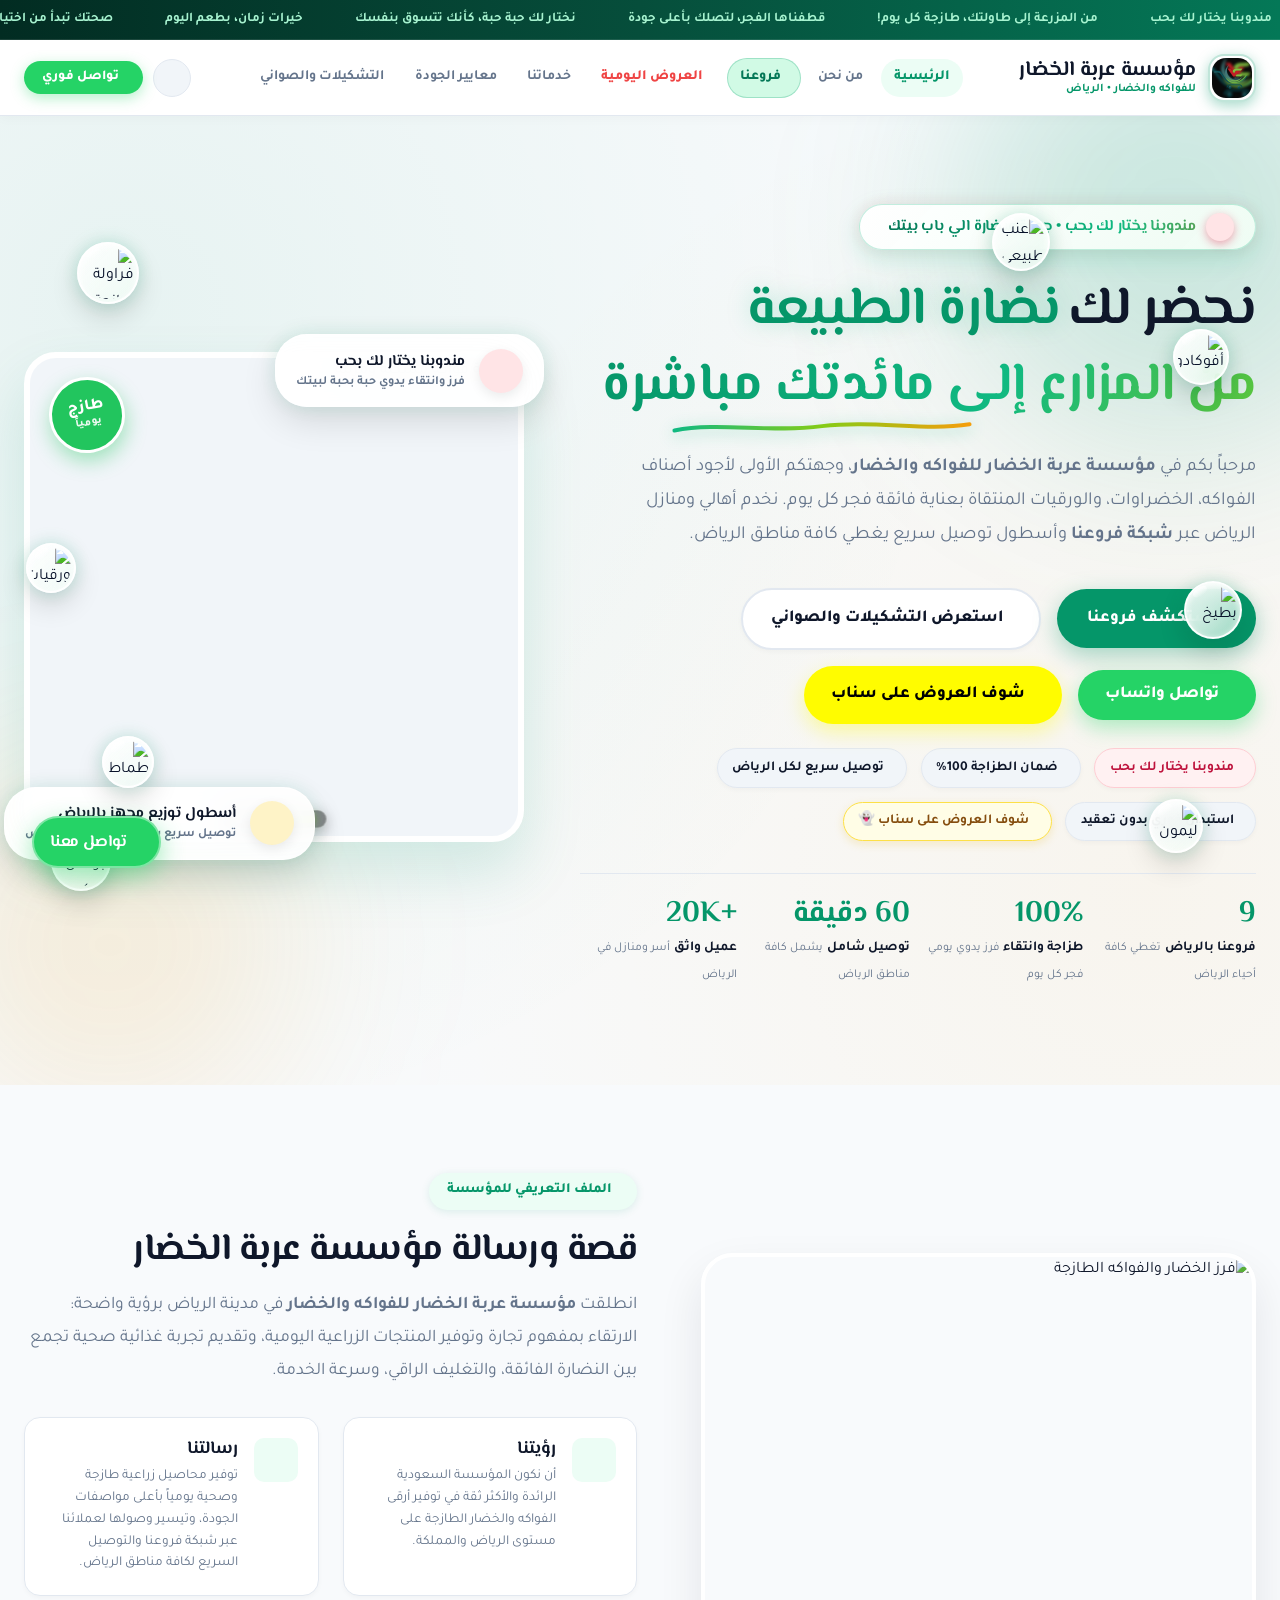
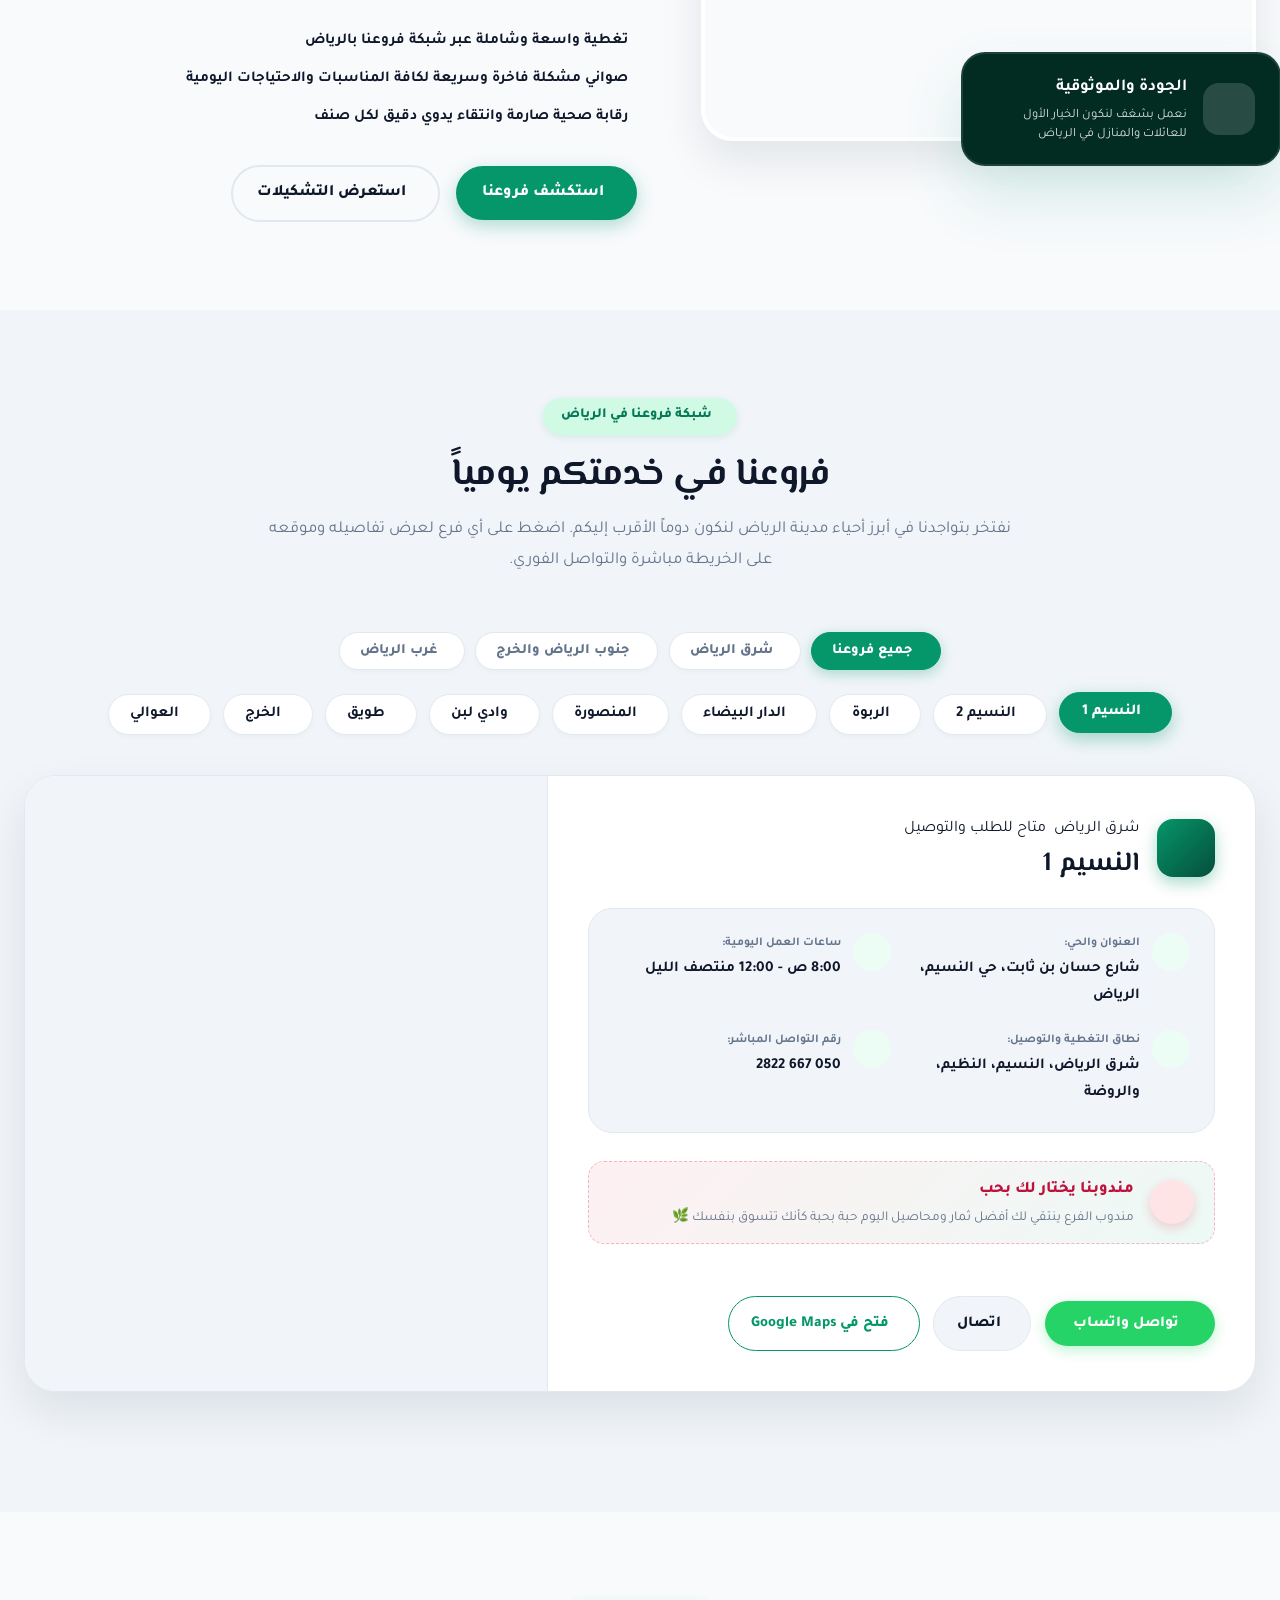
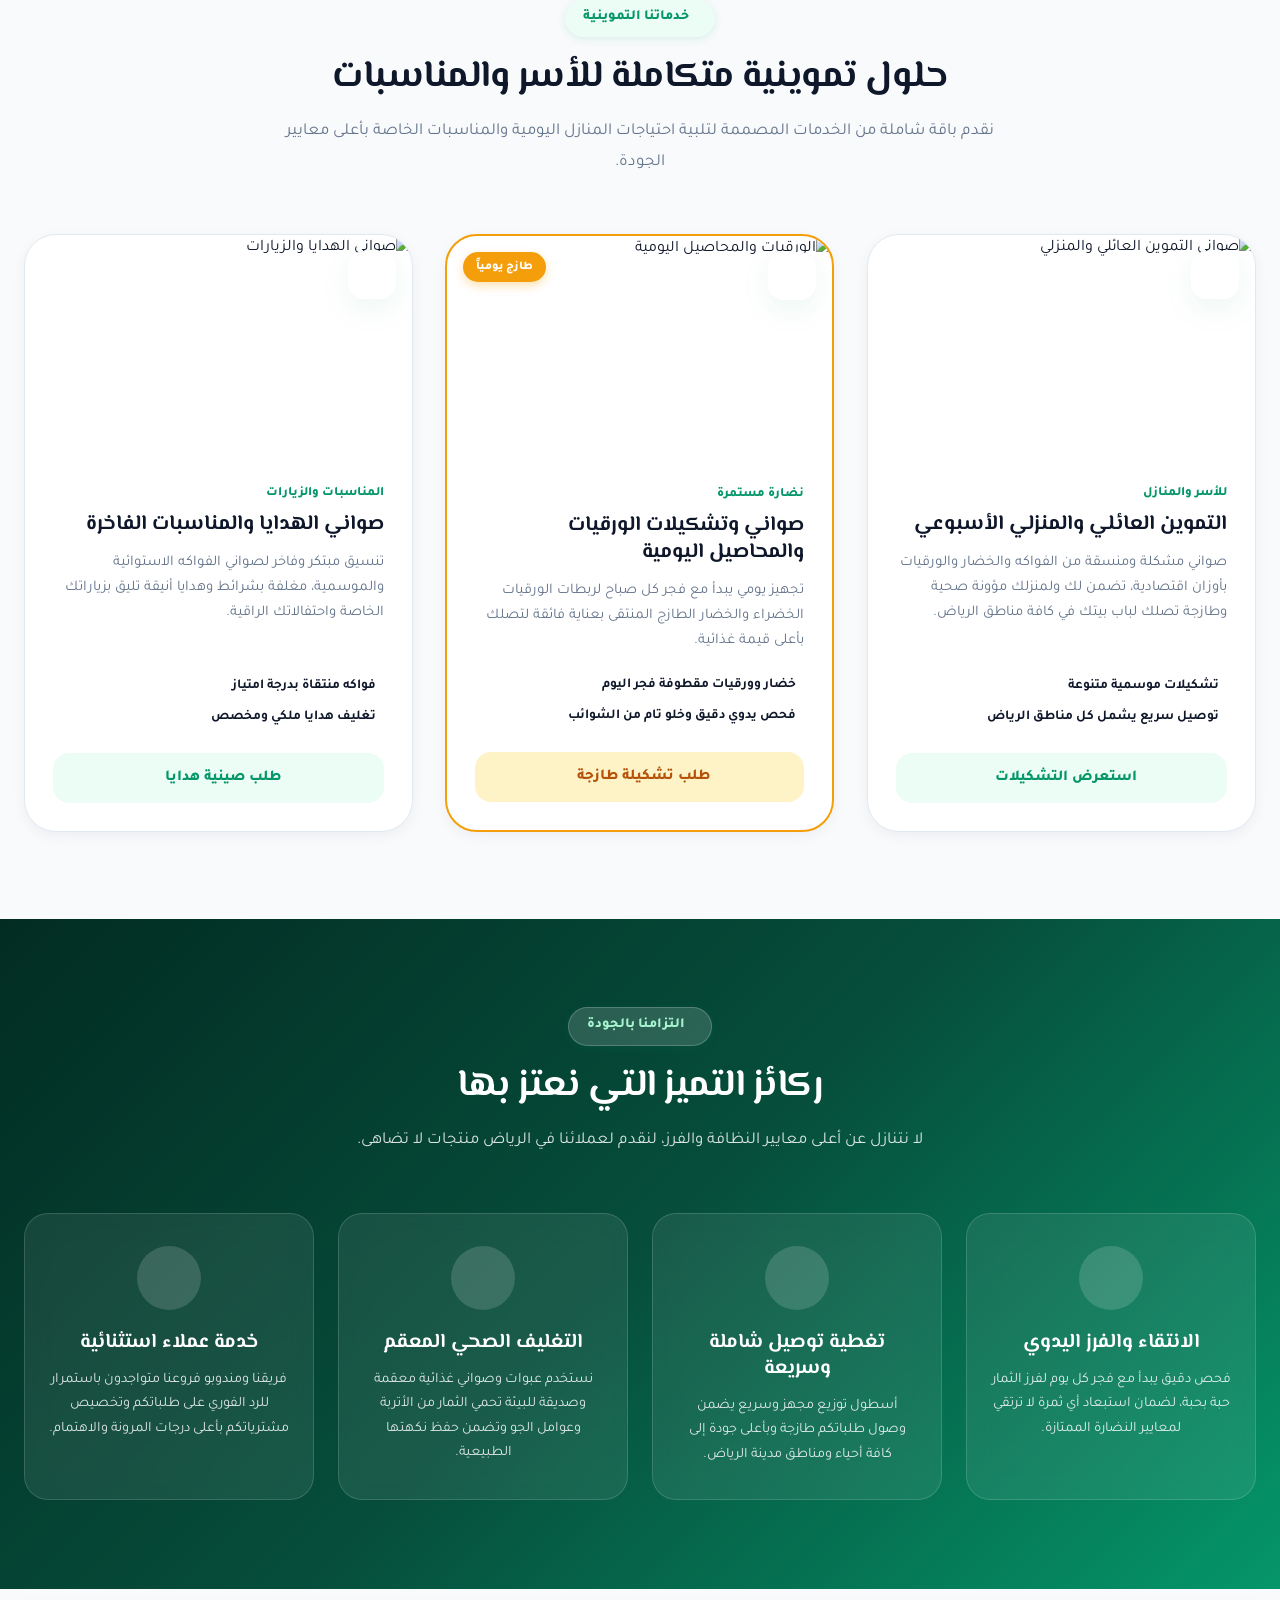
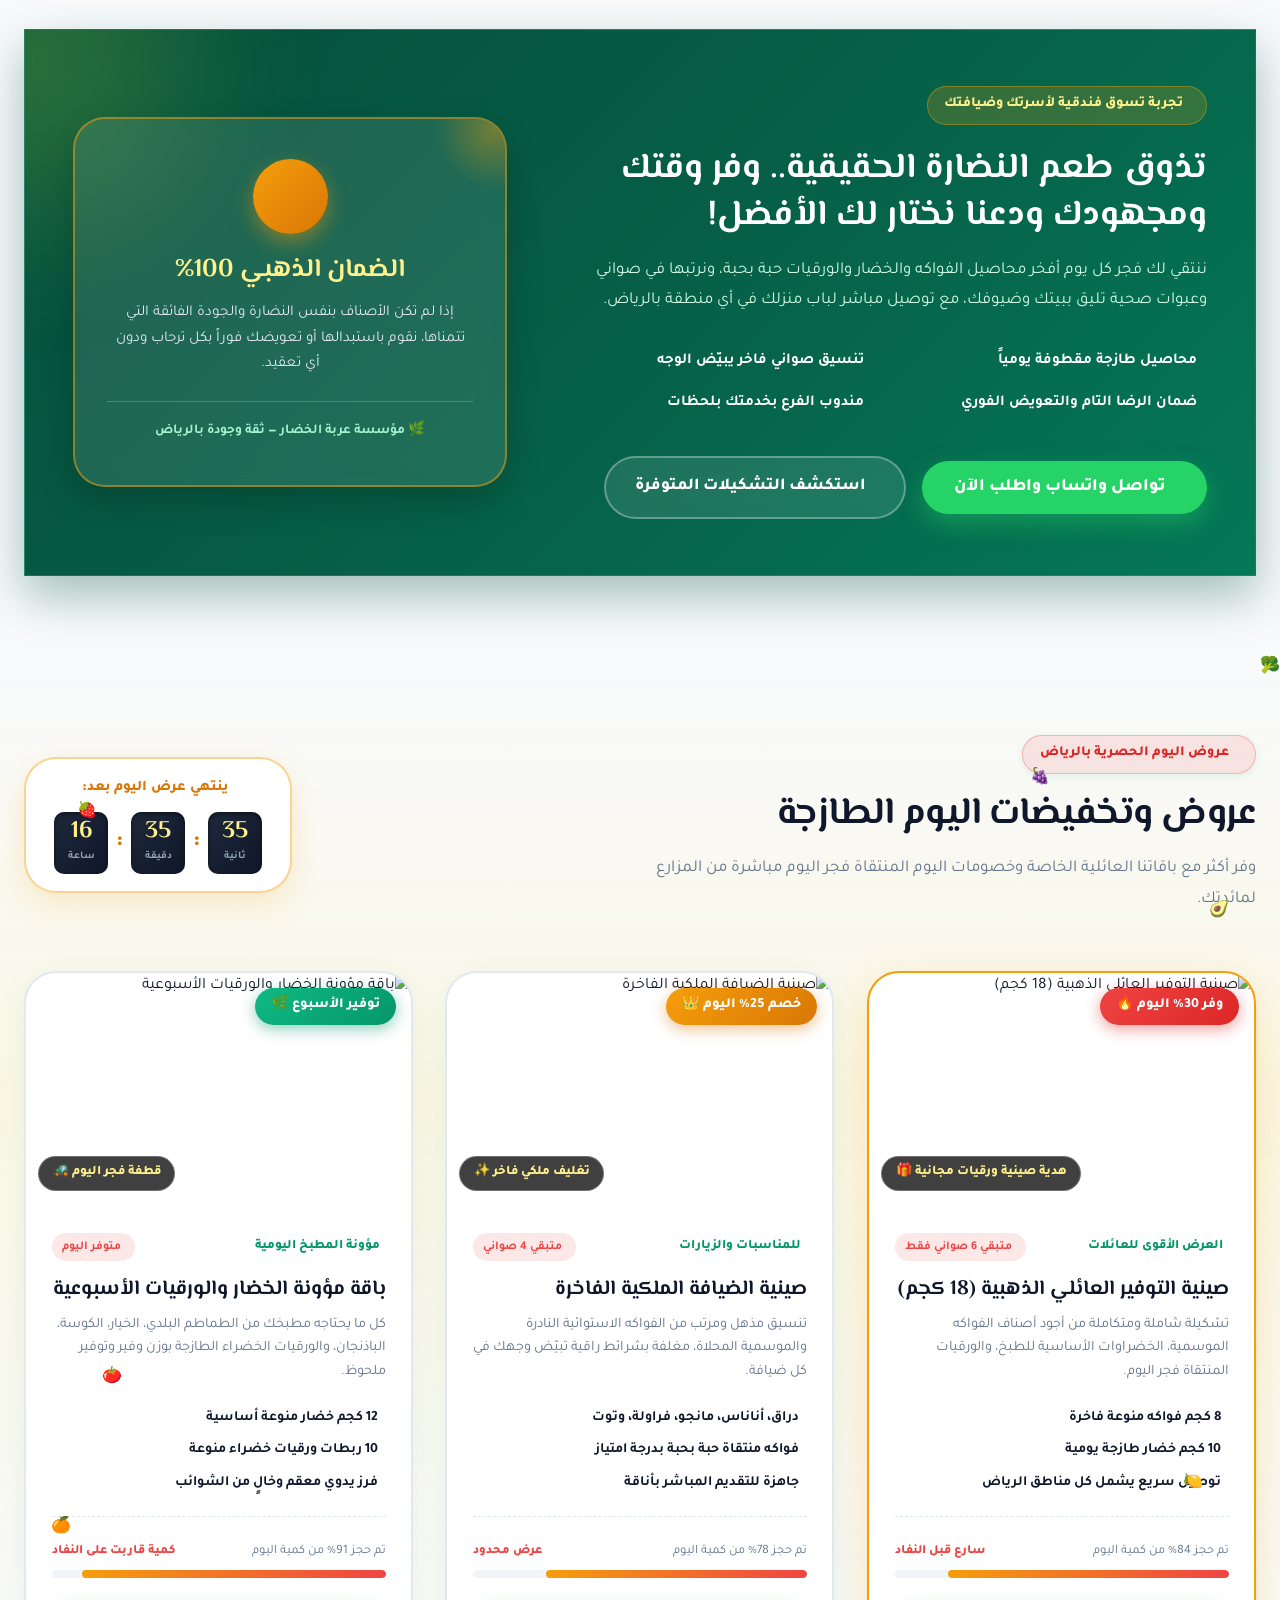
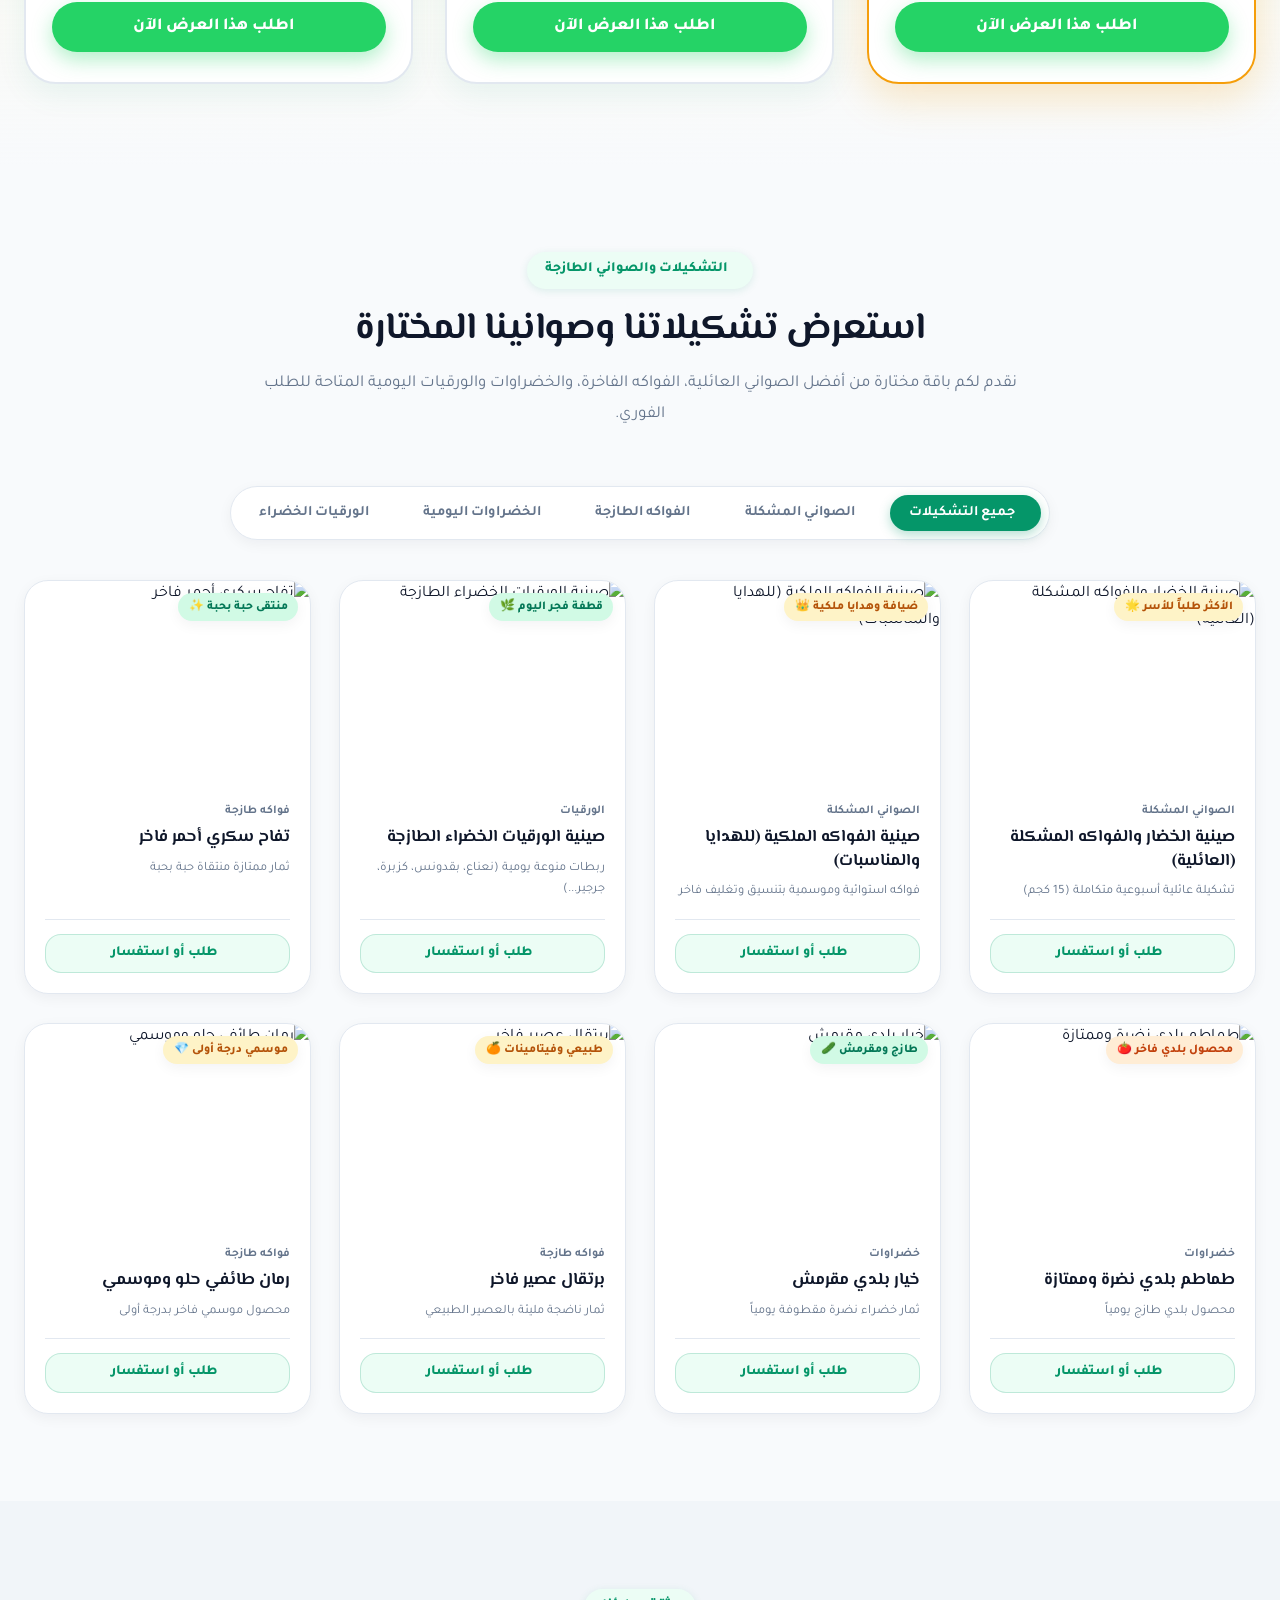
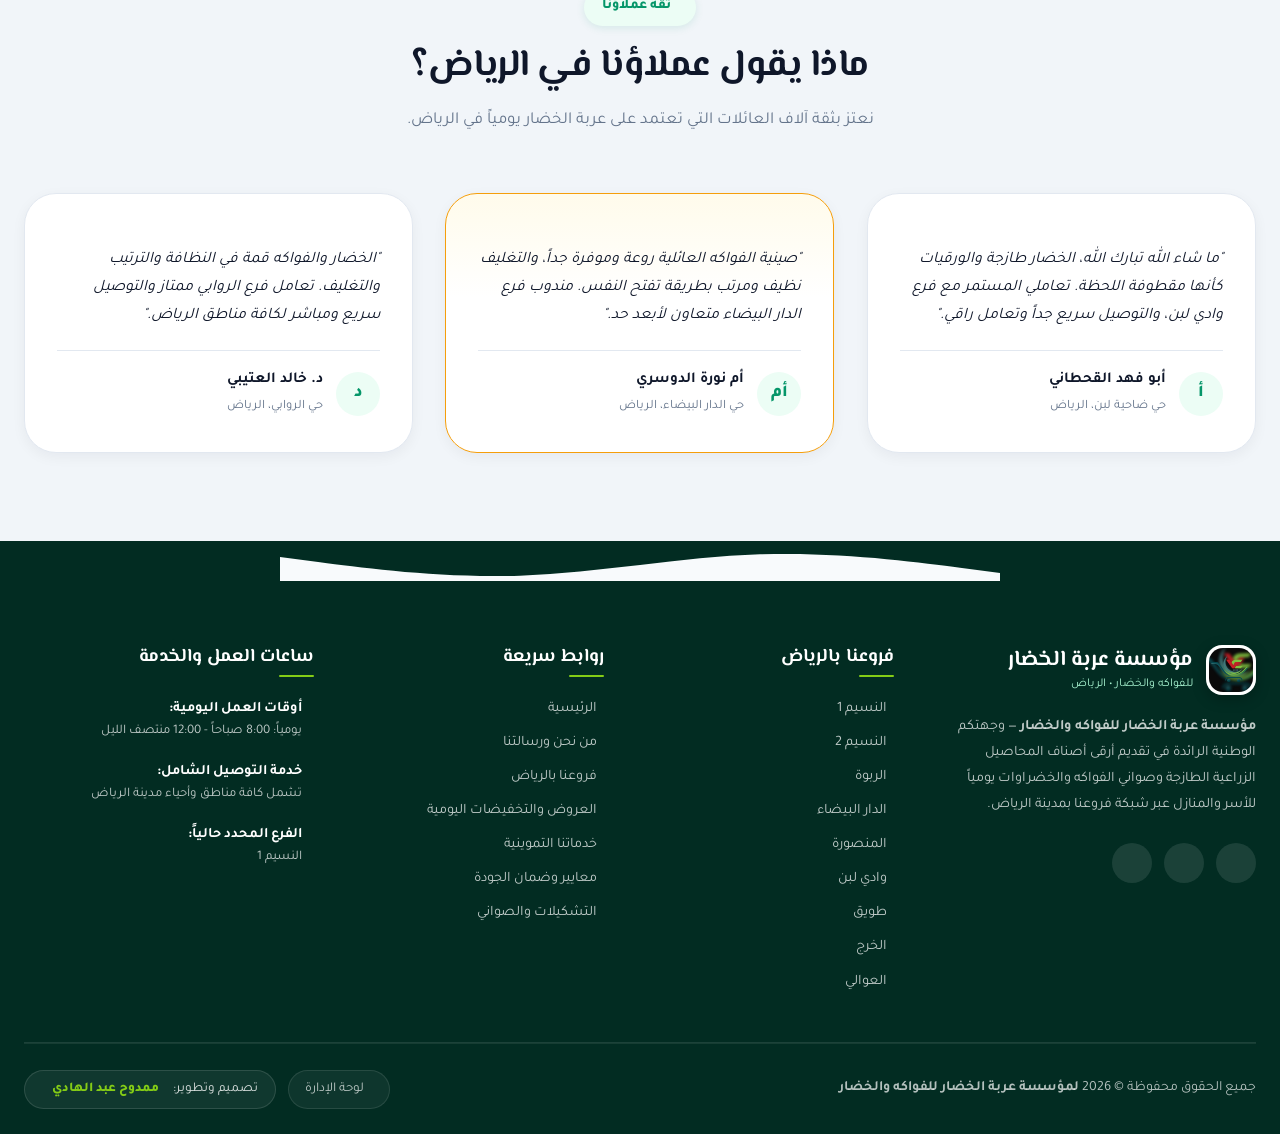
==== index.html @ 0287c878 "Add files via upload" ====
<!DOCTYPE html>
<html lang="ar" dir="rtl" data-theme="light">
<head>
  <meta charset="UTF-8">
  <meta name="viewport" content="width=device-width, initial-scale=1.0">
  <title>مؤسسة عربة الخضار للفواكه والخضار | الموقع التعريفي الرسمي وفروعنا بالرياض</title>
  <meta name="description" content="الموقع التعريفي الرسمي لمؤسسة عربة الخضار للفواكه والخضار بالرياض. محاصيل زراعية طازجة يومياً من المزرعة لمائدتك، صواني عائلية فاخرة، وشبكة فروعنا المعتمدة بالرياض.">
  <meta name="keywords" content="عربة الخضار, فواكه وخضار الرياض, فروع عربة الخضار, خضار طازجة, صواني فواكه فاخرة, توصيل خضار الرياض">
  
  <!-- Premium Fonts & Icons -->
  <link rel="preconnect" href="https://fonts.googleapis.com">
  <link rel="preconnect" href="https://fonts.gstatic.com" crossorigin>
  <link href="https://fonts.googleapis.com/css2?family=El+Messiri:wght@600;700;800&family=Tajawal:wght@300;400;500;700;800;900&display=swap" rel="stylesheet">
  <link rel="stylesheet" href="https://cdn.jsdelivr.net/npm/remixicon@3.5.0/fonts/remixicon.css">
  
  <!-- Main Stylesheet -->
  <link rel="stylesheet" href="styles.css">
</head>
<body>

  <!-- Top Real-time Scroll Progress Bar -->
  <div class="scroll-progress-bar" id="scrollProgressBar"></div>

  <!-- ==========================================
       Top Announcement Marquee Ticker
       ========================================== -->
  <div class="top-announcement-bar">
    <div class="ticker-track" id="topTickerTrack">
      <!-- Set 1 -->
      <div class="ticker-item"><i class="ri-heart-3-fill" style="color: #f43f5e;"></i> <span>مندوبنا يختار لك بحب</span></div>
      <div class="ticker-item"><i class="ri-leaf-fill" style="color: #84cc16;"></i> <span>من المزرعة إلى طاولتك، طازجة كل يوم!</span></div>
      <div class="ticker-item"><i class="ri-sun-fill" style="color: #f59e0b;"></i> <span>قطفناها الفجر، لتصلك بأعلى جودة</span></div>
      <div class="ticker-item"><i class="ri-hand-heart-fill" style="color: #10b981;"></i> <span>نختار لك حبة حبة، كأنك تتسوق بنفسك</span></div>
      <div class="ticker-item"><i class="ri-sparkle-fill" style="color: #f59e0b;"></i> <span>خيرات زمان، بطعم اليوم</span></div>
      <div class="ticker-item"><i class="ri-heart-pulse-fill" style="color: #ef4444;"></i> <span>صحتك تبدأ من اختيارك.. خضارنا سر حيويتك</span></div>
      <div class="ticker-item"><i class="ri-medicine-bottle-fill" style="color: #06b6d4;"></i> <span>صيدلية الطبيعة بين يديك؛ فيتامينات طازجة لعائلتك</span></div>
      <div class="ticker-item"><i class="ri-restaurant-fill" style="color: #84cc16;"></i> <span>طعم الطبيعة الحقيقي في كل قضمّة</span></div>
      <div class="ticker-item"><i class="ri-shield-check-fill" style="color: #10b981;"></i> <span>نقيّ وصحي، لبيتك ومطبخك</span></div>
      <div class="ticker-item"><i class="ri-palette-fill" style="color: #ec4899;"></i> <span>ألوان الطبيعة في طبقك.. طاقة ونقاء وجسم سليم</span></div>
      <div class="ticker-item"><i class="ri-trophy-fill" style="color: #f59e0b;"></i> <span>طعم يجمعنا، وجودة ترفعنا</span></div>
      <div class="ticker-item"><i class="ri-emotion-happy-fill" style="color: #10b981;"></i> <span>فواكه تسرّ العين، وخضار تبهج القلب</span></div>
      <div class="ticker-item"><i class="ri-truck-fill" style="color: #3b82f6;"></i> <span>طازج، نظيف، وجاهز للتوصيل حتى باب بيتك بالرياض!</span></div>
      <div class="ticker-item"><i class="ri-sparkles-fill" style="color: #10b981;"></i> <span>لا تشيل همّ الوزن والتعب، خضارك يوصلك مغسول ومعقم</span></div>
      <div class="ticker-item"><i class="ri-flashlight-fill" style="color: #f59e0b;"></i> <span>نقاوة المزرعة تصلك بضغطة زر</span></div>
      <div class="ticker-item"><i class="ri-plant-fill" style="color: #84cc16;"></i> <span>استثمر في صحتك وغذّي جسمك بالخيرات الطبيعية</span></div>
      <div class="ticker-item"><i class="ri-map-pin-2-fill" style="color: #f43f5e;"></i> <span>فروعنا في خدمتكم بكافة أحياء ومناطق الرياض</span></div>

      <!-- Duplicate for seamless infinite loop -->
      <div class="ticker-item"><i class="ri-heart-3-fill" style="color: #f43f5e;"></i> <span>مندوبنا يختار لك بحب</span></div>
      <div class="ticker-item"><i class="ri-leaf-fill" style="color: #84cc16;"></i> <span>من المزرعة إلى طاولتك، طازجة كل يوم!</span></div>
      <div class="ticker-item"><i class="ri-sun-fill" style="color: #f59e0b;"></i> <span>قطفناها الفجر، لتصلك بأعلى جودة</span></div>
      <div class="ticker-item"><i class="ri-hand-heart-fill" style="color: #10b981;"></i> <span>نختار لك حبة حبة، كأنك تتسوق بنفسك</span></div>
      <div class="ticker-item"><i class="ri-sparkle-fill" style="color: #f59e0b;"></i> <span>خيرات زمان، بطعم اليوم</span></div>
      <div class="ticker-item"><i class="ri-heart-pulse-fill" style="color: #ef4444;"></i> <span>صحتك تبدأ من اختيارك.. خضارنا سر حيويتك</span></div>
      <div class="ticker-item"><i class="ri-medicine-bottle-fill" style="color: #06b6d4;"></i> <span>صيدلية الطبيعة بين يديك؛ فيتامينات طازجة لعائلتك</span></div>
      <div class="ticker-item"><i class="ri-restaurant-fill" style="color: #84cc16;"></i> <span>طعم الطبيعة الحقيقي في كل قضمّة</span></div>
      <div class="ticker-item"><i class="ri-shield-check-fill" style="color: #10b981;"></i> <span>نقيّ وصحي، لبيتك ومطبخك</span></div>
      <div class="ticker-item"><i class="ri-palette-fill" style="color: #ec4899;"></i> <span>ألوان الطبيعة في طبقك.. طاقة ونقاء وجسم سليم</span></div>
      <div class="ticker-item"><i class="ri-trophy-fill" style="color: #f59e0b;"></i> <span>طعم يجمعنا، وجودة ترفعنا</span></div>
      <div class="ticker-item"><i class="ri-emotion-happy-fill" style="color: #10b981;"></i> <span>فواكه تسرّ العين، وخضار تبهج القلب</span></div>
      <div class="ticker-item"><i class="ri-truck-fill" style="color: #3b82f6;"></i> <span>طازج، نظيف، وجاهز للتوصيل حتى باب بيتك بالرياض!</span></div>
      <div class="ticker-item"><i class="ri-sparkles-fill" style="color: #10b981;"></i> <span>لا تشيل همّ الوزن والتعب، خضارك يوصلك مغسول ومعقم</span></div>
      <div class="ticker-item"><i class="ri-flashlight-fill" style="color: #f59e0b;"></i> <span>نقاوة المزرعة تصلك بضغطة زر</span></div>
      <div class="ticker-item"><i class="ri-plant-fill" style="color: #84cc16;"></i> <span>استثمر في صحتك وغذّي جسمك بالخيرات الطبيعية</span></div>
      <div class="ticker-item"><i class="ri-map-pin-2-fill" style="color: #f43f5e;"></i> <span>فروعنا في خدمتكم بكافة أحياء ومناطق الرياض</span></div>
    </div>
  </div>

  <!-- ==========================================
       Header & Navigation Bar
       ========================================== -->
  <header class="site-header" id="siteHeader">
    <div class="container header-container">
      <div class="nav-wrapper">
        
        <!-- Brand Logo -->
        <a href="#hero" class="brand-logo" aria-label="الرئيسية - مؤسسة عربة الخضار للفواكه والخضار">
          <div class="brand-logo-img-wrap">
            <img src="logo.jpg" alt="شعار مؤسسة عربة الخضار للفواكه والخضار" class="brand-logo-img" />
            <span class="logo-glow"></span>
          </div>
          <div class="brand-title-wrap">
            <span class="brand-name">مؤسسة عربة الخضار</span>
            <span class="brand-sub">للفواكه والخضار • الرياض</span>
          </div>
        </a>

        <!-- Desktop Navigation Links -->
        <nav class="desktop-nav" aria-label="روابط الموقع">
          <ul class="nav-menu">
            <li><a href="#hero" class="nav-link active">الرئيسية</a></li>
            <li><a href="#about" class="nav-link">من نحن</a></li>
            <li><a href="#branches" class="nav-link branch-highlight-link"><i class="ri-map-pin-2-fill"></i> فروعنا</a></li>
            <li><a href="#deals" class="nav-link deals-highlight-link"><i class="ri-fire-fill"></i> العروض اليومية</a></li>
            <li><a href="#services" class="nav-link">خدماتنا</a></li>
            <li><a href="#pillars" class="nav-link">معايير الجودة</a></li>
            <li><a href="#products" class="nav-link">التشكيلات والصواني</a></li>
          </ul>
        </nav>

        <!-- Header Actions -->
        <div class="header-actions">
          <!-- Theme Toggle Button -->
          <button class="btn-icon" id="themeToggleBtn" onclick="toggleTheme()" title="تغيير المظهر (ليلي / نهاري)" aria-label="تبديل الوضع">
            <i class="ri-moon-fill" id="themeIcon"></i>
          </button>

          <!-- Quick WhatsApp Direct CTA -->
          <button class="btn-header-cta" onclick="handleDirectContact()" title="تواصل مباشر عبر الواتساب">
            <i class="ri-whatsapp-fill"></i>
            <span>تواصل فوري</span>
          </button>

          <!-- Mobile Hamburger Toggle -->
          <button class="mobile-menu-toggle" id="mobileMenuBtn" onclick="toggleMobileMenu()" aria-label="فتح القائمة الرئيسية">
            <span></span>
            <span></span>
            <span></span>
          </button>
        </div>

      </div>
    </div>
  </header>

  <!-- Mobile Drawer Menu -->
  <div class="mobile-drawer-backdrop" id="mobileDrawerBackdrop" onclick="toggleMobileMenu()">
    <div class="mobile-drawer" onclick="event.stopPropagation()">
      <div class="mobile-drawer-header">
        <div class="brand-logo" style="gap: 0.6rem;">
          <div class="brand-logo-img-wrap" style="width: 42px; height: 42px;">
            <img src="logo.jpg" alt="شعار مؤسسة عربة الخضار للفواكه والخضار" class="brand-logo-img" />
          </div>
          <div class="brand-title-wrap">
            <span class="brand-name" style="font-size: 1.25rem;">مؤسسة عربة الخضار</span>
            <span class="brand-sub">للفواكه والخضار</span>
          </div>
        </div>
        <button class="btn-icon" onclick="toggleMobileMenu()" aria-label="إغلاق القائمة">
          <i class="ri-close-line"></i>
        </button>
      </div>

      <ul class="mobile-nav-list">
        <li><a href="#hero" onclick="toggleMobileMenu()"><i class="ri-home-5-line"></i> الرئيسية</a></li>
        <li><a href="#about" onclick="toggleMobileMenu()"><i class="ri-information-line"></i> من نحن ورسالتنا</a></li>
        <li><a href="#branches" onclick="toggleMobileMenu()"><i class="ri-map-pin-line"></i> فروعنا بالرياض</a></li>
        <li><a href="#deals" onclick="toggleMobileMenu()"><i class="ri-fire-line" style="color: #ef4444;"></i> العروض والتخفيضات اليومية</a></li>
        <li><a href="#services" onclick="toggleMobileMenu()"><i class="ri-truck-line"></i> خدماتنا التموينية</a></li>
        <li><a href="#pillars" onclick="toggleMobileMenu()"><i class="ri-shield-star-line"></i> معايير وضمان الجودة</a></li>
        <li><a href="#products" onclick="toggleMobileMenu()"><i class="ri-shopping-basket-line"></i> التشكيلات والصواني الطازجة</a></li>
      </ul>

      <div class="mobile-drawer-footer">
        <button class="btn-whatsapp-full" onclick="toggleMobileMenu(); handleDirectContact();">
          <i class="ri-whatsapp-fill"></i> تواصل واتساب
        </button>
      </div>
    </div>
  </div>

  <!-- ==========================================
       Hero Section (High-Impact Luxury Visuals)
       ========================================== -->
  <section class="hero-section" id="hero">
    <div class="hero-bg-shapes">
      <div class="shape shape-1"></div>
      <div class="shape shape-2"></div>
      <div class="shape shape-3"></div>
      <!-- Floating Photorealistic Animated Fruits & Vegetables (Realistic Photography) -->
      <div class="float-fruit f-strawberry" data-speed="1.4" title="فراولة طبيعية طازجة">
        <div class="fruit-glass-orb">
          <img src="https://images.unsplash.com/photo-1464965911861-746a04b4bca6?auto=format&fit=crop&w=200&q=80" alt="فراولة طازجة" class="fruit-photo" />
          <span class="orb-highlight"></span>
        </div>
      </div>
      <div class="float-fruit f-avocado" data-speed="0.9" title="أفوكادو هاس فاخر">
        <div class="fruit-glass-orb">
          <img src="https://images.unsplash.com/photo-1523049673857-eb18f1d7b578?auto=format&fit=crop&w=200&q=80" alt="أفوكادو فاخر" class="fruit-photo" />
          <span class="orb-highlight"></span>
        </div>
      </div>
      <div class="float-fruit f-orange" data-speed="1.6" title="برتقال عصير سكري">
        <div class="fruit-glass-orb">
          <img src="https://images.unsplash.com/photo-1547514701-42782101795e?auto=format&fit=crop&w=200&q=80" alt="برتقال سكري" class="fruit-photo" />
          <span class="orb-highlight"></span>
        </div>
      </div>
      <div class="float-fruit f-lemon" data-speed="1.1" title="ليمون أصفر منعش">
        <div class="fruit-glass-orb">
          <img src="https://images.unsplash.com/photo-1533038590840-1cde6e668a91?auto=format&fit=crop&w=200&q=80" alt="ليمون منعش" class="fruit-photo" />
          <span class="orb-highlight"></span>
        </div>
      </div>
      <div class="float-fruit f-tomato" data-speed="1.3" title="طماطم كرزية بلدي">
        <div class="fruit-glass-orb">
          <img src="https://images.unsplash.com/photo-1592924357228-91a4daadcfea?auto=format&fit=crop&w=200&q=80" alt="طماطم بلدي" class="fruit-photo" />
          <span class="orb-highlight"></span>
        </div>
      </div>
      <div class="float-fruit f-grapes" data-speed="0.8" title="عنب أسود طبيعي">
        <div class="fruit-glass-orb">
          <img src="https://images.unsplash.com/photo-1537640538966-79f369143f8f?auto=format&fit=crop&w=200&q=80" alt="عنب طبيعي" class="fruit-photo" />
          <span class="orb-highlight"></span>
        </div>
      </div>
      <div class="float-fruit f-watermelon" data-speed="1.5" title="بطيخ أحمر حلو">
        <div class="fruit-glass-orb">
          <img src="https://images.unsplash.com/photo-1587049352846-4a222e784d38?auto=format&fit=crop&w=200&q=80" alt="بطيخ حلو" class="fruit-photo" />
          <span class="orb-highlight"></span>
        </div>
      </div>
      <div class="float-fruit f-mint" data-speed="1.0" title="نعناع وورقيات خضراء">
        <div class="fruit-glass-orb">
          <img src="https://images.unsplash.com/photo-1515543237350-b3eea1ec8082?auto=format&fit=crop&w=200&q=80" alt="ورقيات خضراء" class="fruit-photo" />
          <span class="orb-highlight"></span>
        </div>
      </div>
      <!-- Floating Decorative Particles -->
      <div class="floating-decor leaf-1"><i class="ri-leaf-fill"></i></div>
      <div class="floating-decor leaf-2"><i class="ri-leaf-line"></i></div>
      <div class="floating-decor sparkle-1"><i class="ri-sparkle-fill"></i></div>
      <div class="floating-decor sparkle-2"><i class="ri-star-fill"></i></div>
    </div>

    <div class="container">
      <div class="hero-grid">
        
        <!-- Hero Text & Value Proposition -->
        <div class="hero-content reveal-on-scroll">
          <div class="hero-badge animate-badge">
            <span class="badge-heart-pulse"><i class="ri-heart-3-fill"></i></span>
            <span class="badge-animated-text">مندوبنا يختار لك بحب • جودة ونضارة الي باب بيتك</span>
            <span class="badge-delivery-icon"><i class="ri-truck-fill"></i></span>
          </div>

          <h1 class="hero-title animate-hero-headline">
            <span class="hero-title-top">
              <span class="title-text-plain">نحضر لك</span>
              <span class="title-highlight-green">نضارة الطبيعة</span>
              <span class="title-leaf-icon" title="نضارة يومية"><i class="ri-leaf-fill"></i></span>
            </span>
            <span class="hero-title-bottom">
              <span class="gradient-text animated-gradient-headline">من المزارع إلى مائدتك مباشرة</span>
              <svg class="title-wave-stroke" viewBox="0 0 340 18" fill="none" xmlns="http://www.w3.org/2000/svg">
                <path d="M4 13C55 3 110 16 170 8C230 1 285 14 336 6" stroke="url(#heroWaveGrad)" stroke-width="4.5" stroke-linecap="round"/>
                <defs>
                  <linearGradient id="heroWaveGrad" x1="0%" y1="0%" x2="100%" y2="0%">
                    <stop offset="0%" stop-color="#10b981"/>
                    <stop offset="50%" stop-color="#84cc16"/>
                    <stop offset="100%" stop-color="#f59e0b"/>
                  </linearGradient>
                </defs>
              </svg>
            </span>
          </h1>

          <p class="hero-description">
            مرحباً بكم في <strong>مؤسسة عربة الخضار للفواكه والخضار</strong>، وجهتكم الأولى لأجود أصناف الفواكه، الخضراوات، والورقيات المنتقاة بعناية فائقة فجر كل يوم. نخدم أهالي ومنازل الرياض عبر <strong>شبكة فروعنا</strong> وأسطول توصيل سريع يغطي كافة مناطق الرياض.
          </p>

          <!-- Hero Action Buttons -->
          <div class="hero-cta-group">
            <a href="#branches" class="btn-hero-primary shine-effect">
              <i class="ri-map-pin-range-fill"></i> استكشف فروعنا
            </a>
            <a href="#products" class="btn-hero-secondary">
              <i class="ri-shopping-basket-fill"></i> استعرض التشكيلات والصواني
            </a>
            <button class="btn-hero-whatsapp shine-effect" onclick="handleDirectContact()">
              <i class="ri-whatsapp-fill"></i> تواصل واتساب
            </button>
            <a href="https://t.snapchat.com/V02trd5T" target="_blank" rel="noopener noreferrer" class="btn-hero-snapchat shine-effect" title="شاهد العروض والتغطيات اليومية على سناب شات">
              <i class="ri-snapchat-fill"></i> شوف العروض على سناب
            </a>
          </div>

          <!-- Marketing Trust Guarantee Badges -->
          <div class="hero-trust-badges-bar">
            <div class="trust-badge-item love-badge-highlight"><i class="ri-heart-3-fill"></i> <span>مندوبنا يختار لك بحب</span></div>
            <div class="trust-badge-item"><i class="ri-medal-fill"></i> <span>ضمان الطزاجة 100%</span></div>
            <div class="trust-badge-item"><i class="ri-truck-fill"></i> <span>توصيل سريع لكل الرياض</span></div>
            <div class="trust-badge-item"><i class="ri-refresh-fill"></i> <span>استبدال فوري بدون تعقيد</span></div>
            <a href="https://t.snapchat.com/V02trd5T" target="_blank" rel="noopener noreferrer" class="trust-badge-item snapchat-badge-highlight" title="عروض وتغطيات سناب شات اليومية">
              <i class="ri-snapchat-fill"></i> <span>شوف العروض على سناب 👻</span>
            </a>
          </div>

          <!-- Hero Highlights / Stats Counters -->
          <div class="hero-stats-wrapper">
            <div class="hero-stat-card stat-interactive">
              <div class="stat-num-box"><span class="counter" data-target="9">9</span></div>
              <div class="stat-text-box">
                <strong>فروعنا بالرياض</strong>
                <span>تغطي كافة أحياء الرياض</span>
              </div>
            </div>

            <div class="hero-stat-card stat-interactive">
              <div class="stat-num-box"><span class="counter" data-target="100">100</span>%</div>
              <div class="stat-text-box">
                <strong>طزاجة وانتقاء</strong>
                <span>فرز يدوي يومي فجر كل يوم</span>
              </div>
            </div>

            <div class="hero-stat-card stat-interactive">
              <div class="stat-num-box"><span class="counter" data-target="60">60</span> دقيقة</div>
              <div class="stat-text-box">
                <strong>توصيل شامل</strong>
                <span>يشمل كافة مناطق الرياض</span>
              </div>
            </div>

            <div class="hero-stat-card stat-interactive">
              <div class="stat-num-box">+<span class="counter" data-target="20">20</span>K</div>
              <div class="stat-text-box">
                <strong>عميل واثق</strong>
                <span>أسر ومنازل في الرياض</span>
              </div>
            </div>
          </div>
        </div>

        <!-- Hero Visual Showcase (Animated Image Slideshow) -->
        <div class="hero-visual reveal-on-scroll">
          <div class="hero-main-card visual-card-3d" id="heroCarouselCard">
            
            <!-- Dynamic Animated Slides Wrapper -->
            <div class="hero-slides-wrapper" id="heroSlidesWrapper">
              <div class="hero-slide active">
                <img src="https://images.unsplash.com/photo-1563565375-f3fdfdbefa83?auto=format&fit=crop&w=1000&q=85" alt="صينية فواكه مشكلة ومرتبة" class="hero-img" />
              </div>
              <div class="hero-slide">
                <img src="https://images.unsplash.com/photo-1567306226416-28f0efdc88ce?auto=format&fit=crop&w=1000&q=85" alt="صينية فواكه استوائية وموسمية" class="hero-img" />
              </div>
              <div class="hero-slide">
                <img src="https://images.unsplash.com/photo-1542838132-92c53300491e?auto=format&fit=crop&w=1000&q=85" alt="خضراوات ومحاصيل طازجة يومياً" class="hero-img" />
              </div>
              <div class="hero-slide">
                <img src="https://images.unsplash.com/photo-1540420773420-3366772f4999?auto=format&fit=crop&w=1000&q=85" alt="ورقيات خضراء منتقاة فجر اليوم" class="hero-img" />
              </div>
              <div class="hero-slide">
                <img src="https://images.unsplash.com/photo-1519996529931-28324d5a630e?auto=format&fit=crop&w=1000&q=85" alt="صواني هدايا ومناسبات فاخرة" class="hero-img" />
              </div>
            </div>

            <!-- Slide Navigation Indicators / Dots -->
            <div class="hero-carousel-dots" id="heroCarouselDots">
              <span class="carousel-dot active" onclick="goToHeroSlide(0)" title="صينية فواكه مشكلة"></span>
              <span class="carousel-dot" onclick="goToHeroSlide(1)" title="صواني فواكه استوائية"></span>
              <span class="carousel-dot" onclick="goToHeroSlide(2)" title="محاصيل وخضار طازجة"></span>
              <span class="carousel-dot" onclick="goToHeroSlide(3)" title="ورقيات خضراء يومية"></span>
              <span class="carousel-dot" onclick="goToHeroSlide(4)" title="صواني مناسبات وهدايا"></span>
            </div>
            
            <!-- Floating Badges Over Carousel (With Dynamic Rotating Phrases) -->
            <div class="floating-glass-card top-badge" id="heroTopFloatingBadge">
              <div class="glass-icon-circle pink-heart" id="topBadgeIconWrap">
                <i class="ri-heart-3-fill" id="topBadgeIcon"></i>
              </div>
              <div class="glass-text-wrap" id="topBadgeTextWrap">
                <strong id="topBadgeTitle">مندوبنا يختار لك بحب</strong>
                <p id="topBadgeDesc">فرز وانتقاء يدوي حبة بحبة لبيتك</p>
              </div>
            </div>

            <div class="floating-glass-card bottom-badge" id="heroBottomFloatingBadge">
              <div class="glass-icon-circle gold" id="bottomBadgeIconWrap">
                <i class="ri-truck-fill" id="bottomBadgeIcon"></i>
              </div>
              <div class="glass-text-wrap" id="bottomBadgeTextWrap">
                <strong id="bottomBadgeTitle">أسطول توزيع مجهز بالرياض</strong>
                <p id="bottomBadgeDesc">توصيل سريع يشمل كل مناطق الرياض</p>
              </div>
            </div>

            <div class="fresh-circle-tag animate-pulse-badge">
              <span>طازج</span>
              <small>يومياً</small>
            </div>
          </div>
        </div>

      </div>
    </div>
  </section>

  <!-- ==========================================
       Corporate Profile & Story (من نحن)
       ========================================== -->
  <section class="section-container" id="about">
    <div class="container">
      <div class="about-corporate-grid">
        
        <!-- About Media / Imagery Stack -->
        <div class="about-media-wrapper reveal-on-scroll">
          <div class="about-img-primary-wrap visual-card-3d">
            <img src="https://images.unsplash.com/photo-1542838132-92c53300491e?auto=format&fit=crop&w=800&q=80" alt="فرز الخضار والفواكه الطازجة" class="about-primary-img" />
          </div>
          <div class="about-experience-card animate-float-slow">
            <div class="exp-icon"><i class="ri-medal-fill"></i></div>
            <div class="exp-content">
              <strong>الجودة والموثوقية</strong>
              <p>نعمل بشغف لنكون الخيار الأول للعائلات والمنازل في الرياض</p>
            </div>
          </div>
        </div>

        <!-- About Text & Corporate Vision -->
        <div class="about-content-wrapper reveal-on-scroll">
          <div class="section-tag">
            <i class="ri-building-2-fill"></i> الملف التعريفي للمؤسسة
          </div>
          <h2 class="section-heading">قصة ورسالة مؤسسة عربة الخضار</h2>
          <p class="about-lead">
            انطلقت <strong>مؤسسة عربة الخضار للفواكه والخضار</strong> في مدينة الرياض برؤية واضحة: الارتقاء بمفهوم تجارة وتوفير المنتجات الزراعية اليومية، وتقديم تجربة غذائية صحية تجمع بين النضارة الفائقة، والتغليف الراقي، وسرعة الخدمة.
          </p>

          <div class="about-values-grid">
            <div class="about-value-item card-hover-lift">
              <div class="value-icon"><i class="ri-eye-line"></i></div>
              <div>
                <h4>رؤيتنا</h4>
                <p>أن نكون المؤسسة السعودية الرائدة والأكثر ثقة في توفير أرقى الفواكه والخضار الطازجة على مستوى الرياض والمملكة.</p>
              </div>
            </div>

            <div class="about-value-item card-hover-lift">
              <div class="value-icon"><i class="ri-compass-3-line"></i></div>
              <div>
                <h4>رسالتنا</h4>
                <p>توفير محاصيل زراعية طازجة وصحية يومياً بأعلى مواصفات الجودة، وتيسير وصولها لعملائنا عبر شبكة فروعنا والتوصيل السريع لكافة مناطق الرياض.</p>
              </div>
            </div>
          </div>

          <div class="about-checkmarks">
            <div class="check-item"><i class="ri-checkbox-circle-fill"></i> تغطية واسعة وشاملة عبر شبكة فروعنا بالرياض</div>
            <div class="check-item"><i class="ri-checkbox-circle-fill"></i> صواني مشكلة فاخرة وسريعة لكافة المناسبات والاحتياجات اليومية</div>
            <div class="check-item"><i class="ri-checkbox-circle-fill"></i> رقابة صحية صارمة وانتقاء يدوي دقيق لكل صنف</div>
          </div>

          <div class="about-actions">
            <a href="#branches" class="btn-primary shine-effect">
              <i class="ri-map-pin-2-fill"></i> استكشف فروعنا
            </a>
            <a href="#products" class="btn-outline">
              <i class="ri-shopping-basket-line"></i> استعرض التشكيلات
            </a>
          </div>
        </div>

      </div>
    </div>
  </section>

  <!-- ==========================================
       Interactive Branches Hub (قسم فروعنا)
       ========================================== -->
  <section class="section-container bg-subtle" id="branches">
    <div class="container">
      
      <!-- Section Header -->
      <div class="section-header-center reveal-on-scroll">
        <div class="section-tag green-tag">
          <i class="ri-map-pin-user-fill"></i> شبكة فروعنا في الرياض
        </div>
        <h2 class="section-heading">فروعنا في خدمتكم يومياً</h2>
        <p class="section-subheading">
          نفتخر بتواجدنا في أبرز أحياء مدينة الرياض لنكون دوماً الأقرب إليكم. اضغط على أي فرع لعرض تفاصيله وموقعه على الخريطة مباشرة والتواصل الفوري.
        </p>
      </div>

      <!-- Riyadh Region Zone Filter Buttons -->
      <div class="region-filter-bar reveal-on-scroll">
        <button class="region-filter-btn active" data-zone="all" onclick="filterBranchesByZone('all', this)">
          <i class="ri-apps-fill"></i> جميع فروعنا 
        </button>
        <button class="region-filter-btn" data-zone="east" onclick="filterBranchesByZone('east', this)">
          <i class="ri-compass-fill"></i> شرق الرياض
        </button>
        <button class="region-filter-btn" data-zone="south" onclick="filterBranchesByZone('south', this)">
          <i class="ri-compass-3-fill"></i> جنوب الرياض والخرج
        </button>
        <button class="region-filter-btn" data-zone="west" onclick="filterBranchesByZone('west', this)">
          <i class="ri-compass-2-fill"></i> غرب الرياض
        </button>
      </div>

      <!-- Clean Branch Selector Tabs (Clean Names) -->
      <div class="branch-filter-tabs reveal-on-scroll" id="branchFilterTabs">
        <!-- Rendered dynamically by app.js -->
      </div>

      <!-- Active Branch Detailed Card & Interactive Map Showcase (Updates dynamically on-click) -->
      <div class="active-branch-showcase-container reveal-on-scroll" id="activeBranchShowcase">
        <!-- Rendered dynamically by app.js -->
      </div>

    </div>
  </section>

  <!-- ==========================================
       Services & Solutions (خدماتنا التموينية)
       ========================================== -->
  <section class="section-container" id="services">
    <div class="container">
      
      <div class="section-header-center reveal-on-scroll">
        <div class="section-tag">
          <i class="ri-customer-service-2-fill"></i> خدماتنا التموينية
        </div>
        <h2 class="section-heading">حلول تموينية متكاملة للأسر والمناسبات</h2>
        <p class="section-subheading">
          نقدم باقة شاملة من الخدمات المصممة لتلبية احتياجات المنازل اليومية والمناسبات الخاصة بأعلى معايير الجودة.
        </p>
      </div>

      <div class="services-modern-grid">
        
        <!-- Service 1: Family & Home Supply -->
        <div class="service-feature-card reveal-on-scroll card-hover-lift">
          <div class="service-icon-box">
            <i class="ri-home-smile-fill"></i>
          </div>
          <div class="service-img-preview">
            <img src="https://images.unsplash.com/photo-1567306226416-28f0efdc88ce?auto=format&fit=crop&w=600&q=80" alt="صواني التموين العائلي والمنزلي" />
          </div>
          <div class="service-card-body">
            <span class="service-category">للأسر والمنازل</span>
            <h3>التموين العائلي والمنزلي الأسبوعي</h3>
            <p>صواني مشكلة ومنسقة من الفواكه والخضار والورقيات بأوزان اقتصادية، تضمن لك ولمنزلك مؤونة صحية وطازجة تصلك لباب بيتك في كافة مناطق الرياض.</p>
            <ul class="service-list-perks">
              <li><i class="ri-check-line"></i> تشكيلات موسمية متنوعة</li>
              <li><i class="ri-check-line"></i> توصيل سريع يشمل كل مناطق الرياض</li>
            </ul>
            <a href="#products" class="btn-service-link">استعرض التشكيلات <i class="ri-arrow-left-line"></i></a>
          </div>
        </div>

        <!-- Service 2: Fresh Daily Supply -->
        <div class="service-feature-card featured-service reveal-on-scroll card-hover-lift">
          <div class="featured-ribbon">طازج يومياً</div>
          <div class="service-icon-box gold">
            <i class="ri-leaf-fill"></i>
          </div>
          <div class="service-img-preview">
            <img src="https://images.unsplash.com/photo-1540420773420-3366772f4999?auto=format&fit=crop&w=600&q=80" alt="الورقيات والمحاصيل اليومية" />
          </div>
          <div class="service-card-body">
            <span class="service-category">نضارة مستمرة</span>
            <h3>صواني وتشكيلات الورقيات والمحاصيل اليومية</h3>
            <p>تجهيز يومي يبدأ مع فجر كل صباح لربطات الورقيات الخضراء والخضار الطازج المنتقى بعناية فائقة لتصلك بأعلى قيمة غذائية.</p>
            <ul class="service-list-perks">
              <li><i class="ri-check-line"></i> خضار وورقيات مقطوفة فجر اليوم</li>
              <li><i class="ri-check-line"></i> فحص يدوي دقيق وخلو تام من الشوائب</li>
            </ul>
            <a href="#products" class="btn-service-link gold">طلب تشكيلة طازجة <i class="ri-arrow-left-line"></i></a>
          </div>
        </div>

        <!-- Service 3: Luxury Gift Trays -->
        <div class="service-feature-card reveal-on-scroll card-hover-lift">
          <div class="service-icon-box">
            <i class="ri-gift-2-fill"></i>
          </div>
          <div class="service-img-preview">
            <img src="https://images.unsplash.com/photo-1563565375-f3fdfdbefa83?auto=format&fit=crop&w=600&q=80" alt="صواني الهدايا والزيارات" />
          </div>
          <div class="service-card-body">
            <span class="service-category">المناسبات والزيارات</span>
            <h3>صواني الهدايا والمناسبات الفاخرة</h3>
            <p>تنسيق مبتكر وفاخر لصواني الفواكه الاستوائية والموسمية، مغلفة بشرائط وهدايا أنيقة تليق بزياراتك الخاصة واحتفالاتك الراقية.</p>
            <ul class="service-list-perks">
              <li><i class="ri-check-line"></i> فواكه منتقاة بدرجة امتياز</li>
              <li><i class="ri-check-line"></i> تغليف هدايا ملكي ومخصص</li>
            </ul>
            <a href="#products" class="btn-service-link">طلب صينية هدايا <i class="ri-arrow-left-line"></i></a>
          </div>
        </div>

      </div>

    </div>
  </section>

  <!-- ==========================================
       Quality Pillars (معايير وضمان الجودة)
       ========================================== -->
  <section class="section-container bg-dark-accent" id="pillars">
    <div class="container">
      
      <div class="section-header-center light-text reveal-on-scroll">
        <div class="section-tag light-tag">
          <i class="ri-shield-check-fill"></i> التزامنا بالجودة
        </div>
        <h2 class="section-heading text-white">ركائز التميز التي نعتز بها</h2>
        <p class="section-subheading text-light-muted">
          لا نتنازل عن أعلى معايير النظافة والفرز، لنقدم لعملائنا في الرياض منتجات لا تضاهى.
        </p>
      </div>

      <div class="pillars-modern-grid">
        
        <div class="pillar-box reveal-on-scroll card-hover-lift">
          <div class="pillar-icon-wrap"><i class="ri-hand-sanitizer-fill"></i></div>
          <h3>الانتقاء والفرز اليدوي</h3>
          <p>فحص دقيق يبدأ مع فجر كل يوم لفرز الثمار حبة بحبة، لضمان استبعاد أي ثمرة لا ترتقي لمعايير النضارة الممتازة.</p>
        </div>

        <div class="pillar-box reveal-on-scroll card-hover-lift">
          <div class="pillar-icon-wrap"><i class="ri-truck-line"></i></div>
          <h3>تغطية توصيل شاملة وسريعة</h3>
          <p>أسطول توزيع مجهز وسريع يضمن وصول طلباتكم طازجة وبأعلى جودة إلى كافة أحياء ومناطق مدينة الرياض.</p>
        </div>

        <div class="pillar-box reveal-on-scroll card-hover-lift">
          <div class="pillar-icon-wrap"><i class="ri-archive-check-fill"></i></div>
          <h3>التغليف الصحي المعقم</h3>
          <p>نستخدم عبوات وصواني غذائية معقمة وصديقة للبيئة تحمي الثمار من الأتربة وعوامل الجو وتضمن حفظ نكهتها الطبيعية.</p>
        </div>

        <div class="pillar-box reveal-on-scroll card-hover-lift">
          <div class="pillar-icon-wrap"><i class="ri-user-heart-fill"></i></div>
          <h3>خدمة عملاء استثنائية</h3>
          <p>فريقنا ومندوبو فروعنا متواجدون باستمرار للرد الفوري على طلباتكم وتخصيص مشترياتكم بأعلى درجات المرونة والاهتمام.</p>
        </div>

      </div>

    </div>
  </section>

  <!-- ==========================================
       High-Converting Marketing Promotional Banner Section
       ========================================== -->
  <section class="marketing-promo-section reveal-on-scroll">
    <div class="container">
      <div class="marketing-promo-card">
        <div class="promo-bg-glow"></div>
        <div class="promo-content-grid">
          
          <div class="promo-text-side">
            <span class="promo-badge"><i class="ri-fire-fill"></i> تجربة تسوق فندقية لأسرتك وضيافتك</span>
            <h2 class="promo-title">تذوق طعم النضارة الحقيقية.. وفر وقتك ومجهودك ودعنا نختار لك الأفضل!</h2>
            <p class="promo-desc">
              ننتقي لك فجر كل يوم أفخر محاصيل الفواكه والخضار والورقيات حبة بحبة، ونرتبها في صواني وعبوات صحية تليق ببيتك وضيوفك، مع توصيل مباشر لباب منزلك في أي منطقة بالرياض.
            </p>
            <div class="promo-features-list">
              <div class="promo-feat"><i class="ri-checkbox-circle-fill"></i> <span>محاصيل طازجة مقطوفة يومياً</span></div>
              <div class="promo-feat"><i class="ri-checkbox-circle-fill"></i> <span>تنسيق صواني فاخر يبيّض الوجه</span></div>
              <div class="promo-feat"><i class="ri-checkbox-circle-fill"></i> <span>ضمان الرضا التام والتعويض الفوري</span></div>
              <div class="promo-feat"><i class="ri-checkbox-circle-fill"></i> <span>مندوب الفرع بخدمتك بلحظات</span></div>
            </div>
            <div class="promo-cta-actions">
              <button class="btn-promo-cta shine-effect" onclick="handleDirectContact()">
                <i class="ri-whatsapp-fill"></i> تواصل واتساب واطلب الآن
              </button>
              <a href="#products" class="btn-promo-outline">
                <i class="ri-shopping-basket-line"></i> استكشف التشكيلات المتوفرة
              </a>
            </div>
          </div>

          <div class="promo-card-side">
            <div class="golden-guarantee-card">
              <div class="guarantee-icon"><i class="ri-shield-star-fill"></i></div>
              <h3>الضمان الذهبي 100%</h3>
              <p>إذا لم تكن الأصناف بنفس النضارة والجودة الفائقة التي تتمناها، نقوم باستبدالها أو تعويضك فوراً بكل ترحاب ودون أي تعقيد.</p>
              <div class="guarantee-signature">
                <span>🌿 مؤسسة عربة الخضار — ثقة وجودة بالرياض</span>
              </div>
            </div>
          </div>

        </div>
      </div>
    </div>
  </section>

  <!-- ==========================================
       Daily Special Offers & Discounts Section (العروض اليومية والتخفيضات)
       ========================================== -->
  <section class="section-container bg-deals-pattern" id="deals">
    <div class="floating-produce-bg">
      <div class="float-fruit f-strawberry" data-speed="1.2" title="فراولة">🍓</div>
      <div class="float-fruit f-avocado" data-speed="0.8" title="أفوكادو">🥑</div>
      <div class="float-fruit f-orange" data-speed="1.5" title="برتقال">🍊</div>
      <div class="float-fruit f-lemon" data-speed="0.9" title="ليمون">🍋</div>
      <div class="float-fruit f-tomato" data-speed="1.3" title="طماطم">🍅</div>
      <div class="float-fruit f-grapes" data-speed="0.7" title="عنب">🍇</div>
      <div class="float-fruit f-broccoli" data-speed="1.1" title="بروكلي">🥦</div>
    </div>

    <div class="container">
      <!-- Section Header with Live Countdown Timer -->
      <div class="deals-header-wrapper reveal-on-scroll">
        <div class="deals-header-text">
          <div class="section-tag fire-tag">
            <i class="ri-fire-fill"></i> عروض اليوم الحصرية بالرياض
          </div>
          <h2 class="section-heading">عروض وتخفيضات اليوم الطازجة</h2>
          <p class="section-subheading">
            وفر أكثر مع باقاتنا العائلية الخاصة وخصومات اليوم المنتقاة فجر اليوم مباشرة من المزارع لمائدتك.
          </p>
        </div>

        <!-- Live Countdown Timer -->
        <div class="deals-countdown-box">
          <div class="timer-label"><i class="ri-timer-flash-fill"></i> ينتهي عرض اليوم بعد:</div>
          <div class="countdown-digits" id="dealsCountdown">
            <div class="digit-block"><span id="dealHours">05</span><small>ساعة</small></div>
            <span class="timer-separator">:</span>
            <div class="digit-block"><span id="dealMinutes">42</span><small>دقيقة</small></div>
            <span class="timer-separator">:</span>
            <div class="digit-block"><span id="dealSeconds">18</span><small>ثانية</small></div>
          </div>
        </div>
      </div>

      <!-- Deals Cards Grid -->
      <div class="deals-cards-grid" id="dealsCardsGrid">
        
        <!-- Deal Card 1: Family Box VIP -->
        <div class="deal-card featured-deal reveal-on-scroll card-hover-lift">
          <div class="deal-badge-ribbon">وفر 30% اليوم 🔥</div>
          <div class="deal-img-box">
            <img src="https://images.unsplash.com/photo-1567306226416-28f0efdc88ce?auto=format&fit=crop&w=700&q=80" alt="عرض صينية التوفير العائلي الذهبية" />
            <div class="deal-floating-tag">هدية صينية ورقيات مجانية 🎁</div>
          </div>
          <div class="deal-card-body">
            <div class="deal-category-row">
              <span class="deal-category"><i class="ri-medal-fill"></i> العرض الأقوى للعائلات</span>
              <span class="deal-stock-pill"><i class="ri-flashlight-fill"></i> متبقي 6 صواني فقط</span>
            </div>
            <h3 class="deal-title">صينية التوفير العائلي الذهبية (18 كجم)</h3>
            <p class="deal-desc">تشكيلة شاملة ومتكاملة من أجود أصناف الفواكه الموسمية، الخضراوات الأساسية للطبخ، والورقيات المنتقاة فجر اليوم.</p>
            
            <div class="deal-perks-list">
              <div class="deal-perk"><i class="ri-check-double-line"></i> 8 كجم فواكه منوعة فاخرة</div>
              <div class="deal-perk"><i class="ri-check-double-line"></i> 10 كجم خضار طازجة يومية</div>
              <div class="deal-perk"><i class="ri-check-double-line"></i> توصيل سريع يشمل كل مناطق الرياض</div>
            </div>

            <div class="deal-stock-bar-wrap">
              <div class="stock-bar-header">
                <span>تم حجز 84% من كمية اليوم</span>
                <strong>سارع قبل النفاد</strong>
              </div>
              <div class="stock-progress-bar"><div class="stock-fill" style="width: 84%;"></div></div>
            </div>

            <button class="btn-deal-order shine-effect" onclick="orderDealWhatsApp('صينية التوفير العائلي الذهبية (18 كجم) - مع هدية ورقيات مجانية')">
              <i class="ri-whatsapp-fill"></i> اطلب هذا العرض الآن
            </button>
          </div>
        </div>

        <!-- Deal Card 2: Royal Hospitality Fruit Tray -->
        <div class="deal-card reveal-on-scroll card-hover-lift">
          <div class="deal-badge-ribbon gold-ribbon">خصم 25% اليوم 👑</div>
          <div class="deal-img-box">
            <img src="https://images.unsplash.com/photo-1563565375-f3fdfdbefa83?auto=format&fit=crop&w=700&q=80" alt="عرض صينية الضيافة الملكية" />
            <div class="deal-floating-tag">تغليف ملكي فاخر ✨</div>
          </div>
          <div class="deal-card-body">
            <div class="deal-category-row">
              <span class="deal-category"><i class="ri-vip-crown-fill"></i> للمناسبات والزيارات</span>
              <span class="deal-stock-pill"><i class="ri-flashlight-fill"></i> متبقي 4 صواني</span>
            </div>
            <h3 class="deal-title">صينية الضيافة الملكية الفاخرة</h3>
            <p class="deal-desc">تنسيق مذهل ومرتب من الفواكه الاستوائية النادرة والموسمية المحلاة، مغلفة بشرائط راقية تبيّض وجهك في كل ضيافة.</p>
            
            <div class="deal-perks-list">
              <div class="deal-perk"><i class="ri-check-double-line"></i> دراق، أناناس، مانجو، فراولة، وتوت</div>
              <div class="deal-perk"><i class="ri-check-double-line"></i> فواكه منتقاة حبة بحبة بدرجة امتياز</div>
              <div class="deal-perk"><i class="ri-check-double-line"></i> جاهزة للتقديم المباشر بأناقة</div>
            </div>

            <div class="deal-stock-bar-wrap">
              <div class="stock-bar-header">
                <span>تم حجز 78% من كمية اليوم</span>
                <strong>عرض محدود</strong>
              </div>
              <div class="stock-progress-bar"><div class="stock-fill" style="width: 78%;"></div></div>
            </div>

            <button class="btn-deal-order shine-effect" onclick="orderDealWhatsApp('صينية الضيافة الملكية الفاخرة - بخصم خاص اليوم')">
              <i class="ri-whatsapp-fill"></i> اطلب هذا العرض الآن
            </button>
          </div>
        </div>

        <!-- Deal Card 3: Weekly Fresh Veggies Saver -->
        <div class="deal-card reveal-on-scroll card-hover-lift">
          <div class="deal-badge-ribbon green-ribbon">توفير الأسبوع 🌿</div>
          <div class="deal-img-box">
            <img src="https://images.unsplash.com/photo-1540420773420-3366772f4999?auto=format&fit=crop&w=700&q=80" alt="عرض باقة مؤونة الخضار والورقيات" />
            <div class="deal-floating-tag">قطفة فجر اليوم 🚜</div>
          </div>
          <div class="deal-card-body">
            <div class="deal-category-row">
              <span class="deal-category"><i class="ri-leaf-fill"></i> مؤونة المطبخ اليومية</span>
              <span class="deal-stock-pill"><i class="ri-flashlight-fill"></i> متوفر اليوم</span>
            </div>
            <h3 class="deal-title">باقة مؤونة الخضار والورقيات الأسبوعية</h3>
            <p class="deal-desc">كل ما يحتاجه مطبخك من الطماطم البلدي، الخيار، الكوسة، الباذنجان، والورقيات الخضراء الطازجة بوزن وفير وتوفير ملحوظ.</p>
            
            <div class="deal-perks-list">
              <div class="deal-perk"><i class="ri-check-double-line"></i> 12 كجم خضار منوعة أساسية</div>
              <div class="deal-perk"><i class="ri-check-double-line"></i> 10 ربطات ورقيات خضراء منوعة</div>
              <div class="deal-perk"><i class="ri-check-double-line"></i> فرز يدوي معقم وخالٍ من الشوائب</div>
            </div>

            <div class="deal-stock-bar-wrap">
              <div class="stock-bar-header">
                <span>تم حجز 91% من كمية اليوم</span>
                <strong>كمية قاربت على النفاد</strong>
              </div>
              <div class="stock-progress-bar"><div class="stock-fill" style="width: 91%;"></div></div>
            </div>

            <button class="btn-deal-order shine-effect" onclick="orderDealWhatsApp('باقة مؤونة الخضار والورقيات الأسبوعية - عرض التوفير')">
              <i class="ri-whatsapp-fill"></i> اطلب هذا العرض الآن
            </button>
          </div>
        </div>

      </div>
    </div>
  </section>

  <!-- ==========================================
       Curated Produce & Trays Showcase (التشكيلات والصواني)
       ========================================== -->
  <section class="section-container" id="products">
    <div class="container">
      
      <div class="section-header-center reveal-on-scroll">
        <div class="section-tag">
          <i class="ri-shopping-basket-fill"></i> التشكيلات والصواني الطازجة
        </div>
        <h2 class="section-heading">استعرض تشكيلاتنا وصوانينا المختارة</h2>
        <p class="section-subheading">
          نقدم لكم باقة مختارة من أفضل الصواني العائلية، الفواكه الفاخرة، والخضراوات والورقيات اليومية المتاحة للطلب الفوري.
        </p>
      </div>

      <!-- Categories Filter Tabs -->
      <div class="catalog-filter-bar reveal-on-scroll">
        <div class="category-buttons-group">
          <button class="cat-pill active" data-category="all" onclick="filterCatalog('all', this)">
            <i class="ri-apps-2-line"></i> جميع التشكيلات
          </button>
          <button class="cat-pill" data-category="baskets" onclick="filterCatalog('baskets', this)">
            <i class="ri-gift-line"></i> الصواني المشكلة
          </button>
          <button class="cat-pill" data-category="fruits" onclick="filterCatalog('fruits', this)">
            <i class="ri-apple-line"></i> الفواكه الطازجة
          </button>
          <button class="cat-pill" data-category="vegetables" onclick="filterCatalog('vegetables', this)">
            <i class="ri-plant-line"></i> الخضراوات اليومية
          </button>
          <button class="cat-pill" data-category="greens" onclick="filterCatalog('greens', this)">
            <i class="ri-leaf-line"></i> الورقيات الخضراء
          </button>
        </div>
      </div>

      <!-- Products Grid -->
      <div class="products-modern-grid" id="productsModernGrid">
        <!-- Rendered dynamically by app.js -->
      </div>

    </div>
  </section>

  <!-- ==========================================
       Customer Testimonials (آراء العملاء في الرياض)
       ========================================== -->
  <section class="section-container bg-subtle" id="reviews">
    <div class="container">
      
      <div class="section-header-center reveal-on-scroll">
        <div class="section-tag">
          <i class="ri-star-smile-fill"></i> ثقة عملاؤنا
        </div>
        <h2 class="section-heading">ماذا يقول عملاؤنا في الرياض؟</h2>
        <p class="section-subheading">نعتز بثقة آلاف العائلات التي تعتمد على عربة الخضار يومياً في الرياض.</p>
      </div>

      <div class="reviews-modern-grid">
        
        <div class="review-quote-card reveal-on-scroll card-hover-lift">
          <div class="review-rating-stars">
            <i class="ri-star-fill"></i><i class="ri-star-fill"></i><i class="ri-star-fill"></i><i class="ri-star-fill"></i><i class="ri-star-fill"></i>
          </div>
          <p class="quote-text">"ما شاء الله تبارك الله، الخضار طازجة والورقيات كأنها مقطوفة اللحظة. تعاملي المستمر مع فرع وادي لبن، والتوصيل سريع جداً وتعامل راقي."</p>
          <div class="reviewer-profile">
            <div class="reviewer-avatar">أ</div>
            <div class="reviewer-meta">
              <strong>أبو فهد القحطاني</strong>
              <span>حي ضاحية لبن، الرياض</span>
            </div>
          </div>
        </div>

        <div class="review-quote-card featured-review reveal-on-scroll card-hover-lift">
          <div class="review-rating-stars">
            <i class="ri-star-fill"></i><i class="ri-star-fill"></i><i class="ri-star-fill"></i><i class="ri-star-fill"></i><i class="ri-star-fill"></i>
          </div>
          <p class="quote-text">"صينية الفواكه العائلية روعة وموفرة جداً، والتغليف نظيف ومرتب بطريقة تفتح النفس. مندوب فرع الدار البيضاء متعاون لأبعد حد."</p>
          <div class="reviewer-profile">
            <div class="reviewer-avatar">أم</div>
            <div class="reviewer-meta">
              <strong>أم نورة الدوسري</strong>
              <span>حي الدار البيضاء، الرياض</span>
            </div>
          </div>
        </div>

        <div class="review-quote-card reveal-on-scroll card-hover-lift">
          <div class="review-rating-stars">
            <i class="ri-star-fill"></i><i class="ri-star-fill"></i><i class="ri-star-fill"></i><i class="ri-star-fill"></i><i class="ri-star-fill"></i>
          </div>
          <p class="quote-text">"الخضار والفواكه قمة في النظافة والترتيب والتغليف. تعامل فرع الروابي ممتاز والتوصيل سريع ومباشر لكافة مناطق الرياض."</p>
          <div class="reviewer-profile">
            <div class="reviewer-avatar">د</div>
            <div class="reviewer-meta">
              <strong>د. خالد العتيبي</strong>
              <span>حي الروابي، الرياض</span>
            </div>
          </div>
        </div>

      </div>

    </div>
  </section>

  <!-- Quick Floating WhatsApp Button -->
  <div class="floating-contact-container">
    <button class="floating-whatsapp-btn shine-effect animate-bounce-subtle" onclick="handleDirectContact()" title="تواصل معنا عبر الواتساب">
      <i class="ri-whatsapp-fill"></i>
      <span class="floating-whatsapp-text">تواصل معنا</span>
    </button>
  </div>

  <!-- Toast Notification Container -->
  <div class="toast-container" id="toastContainer"></div>

  <!-- ==========================================
       Footer (Corporate & Comprehensive)
       ========================================== -->
  <footer class="site-footer">
    <div class="footer-top-wave">
      <svg viewBox="0 0 1440 80" fill="none" xmlns="http://www.w3.org/2000/svg">
        <path d="M0,32L80,42.7C160,53,320,75,480,69.3C640,64,800,32,960,26.7C1120,21,1280,43,1360,53.3L1440,64L1440,80L1360,80C1280,80,1120,80,960,80C800,80,640,80,480,80C320,80,160,80,80,80L0,80Z" fill="currentColor"></path>
      </svg>
    </div>

    <div class="container">
      <div class="footer-main-grid">
        
        <!-- Brand Summary -->
        <div class="footer-col-brand reveal-on-scroll">
          <div class="footer-brand-header">
            <div class="footer-logo-img-wrap">
              <img src="logo.jpg" alt="شعار مؤسسة عربة الخضار للفواكه والخضار" class="footer-logo-img" />
            </div>
            <div>
              <h3 class="footer-brand-title">مؤسسة عربة الخضار</h3>
              <p class="footer-brand-subtitle">للفواكه والخضار • الرياض</p>
            </div>
          </div>

          <p class="footer-about-text">
            <strong>مؤسسة عربة الخضار للفواكه والخضار</strong> — وجهتكم الوطنية الرائدة في تقديم أرقى أصناف المحاصيل الزراعية الطازجة وصواني الفواكه والخضراوات يومياً للأسر والمنازل عبر شبكة فروعنا بمدينة الرياض.
          </p>

          <div class="footer-social-links">
            <a href="https://t.snapchat.com/V02trd5T" target="_blank" class="social-btn snapchat" title="سناب شات" aria-label="Snapchat">
              <i class="ri-snapchat-fill"></i>
            </a>
            <a href="https://www.tiktok.com/@vege.table.cart" target="_blank" class="social-btn tiktok" title="تيك توك" aria-label="TikTok">
              <i class="ri-tiktok-fill"></i>
            </a>
            <a href="#" onclick="handleDirectContact(); return false;" class="social-btn whatsapp" title="واتساب" aria-label="WhatsApp">
              <i class="ri-whatsapp-fill"></i>
            </a>
          </div>
        </div>

        <!-- Branches Quick Links -->
        <div class="footer-col reveal-on-scroll">
          <h4 class="footer-heading">فروعنا بالرياض</h4>
          <ul class="footer-links-list" id="footerBranchesList">
            <!-- Populated by app.js -->
          </ul>
        </div>

        <!-- Navigation Links -->
        <div class="footer-col reveal-on-scroll">
          <h4 class="footer-heading">روابط سريعة</h4>
          <ul class="footer-links-list">
            <li><a href="#hero"><i class="ri-arrow-left-s-line"></i> الرئيسية</a></li>
            <li><a href="#about"><i class="ri-arrow-left-s-line"></i> من نحن ورسالتنا</a></li>
            <li><a href="#branches"><i class="ri-arrow-left-s-line"></i> فروعنا بالرياض</a></li>
            <li><a href="#deals"><i class="ri-arrow-left-s-line"></i> العروض والتخفيضات اليومية</a></li>
            <li><a href="#services"><i class="ri-arrow-left-s-line"></i> خدماتنا التموينية</a></li>
            <li><a href="#pillars"><i class="ri-arrow-left-s-line"></i> معايير وضمان الجودة</a></li>
            <li><a href="#products"><i class="ri-arrow-left-s-line"></i> التشكيلات والصواني</a></li>
          </ul>
        </div>

        <!-- Contact & Working Hours -->
        <div class="footer-col reveal-on-scroll">
          <h4 class="footer-heading">ساعات العمل والخدمة</h4>
          <div class="footer-contact-info">
            <div class="info-row">
              <i class="ri-time-line"></i>
              <div>
                <strong>أوقات العمل اليومية:</strong>
                <p>يومياً: 8:00 صباحاً - 12:00 منتصف الليل</p>
              </div>
            </div>
            <div class="info-row">
              <i class="ri-truck-line"></i>
              <div>
                <strong>خدمة التوصيل الشامل:</strong>
                <p>تشمل كافة مناطق وأحياء مدينة الرياض</p>
              </div>
            </div>
            <div class="info-row">
              <i class="ri-customer-service-fill"></i>
              <div>
                <strong>الفرع المحدد حالياً:</strong>
                <p id="footerActiveBranchName">فرع الدار البيضاء</p>
              </div>
            </div>
          </div>
        </div>

      </div>

      <div class="footer-bottom-bar">
        <div class="footer-bottom-flex">
          <p>جميع الحقوق محفوظة © 2026 <strong>لمؤسسة عربة الخضار للفواكه والخضار</strong></p>
          <div style="display: flex; align-items: center; gap: 0.75rem; flex-wrap: wrap;">
            <a href="admin.html" class="developer-credit-tag" title="الدخول إلى لوحة إدارة العروض والشريط الإخباري" style="opacity: 0.85;">
              <i class="ri-shield-keyhole-line" style="color: var(--accent-gold);"></i>
              <span>لوحة الإدارة</span>
            </a>
            <a href="https://mmo-server.com" target="_blank" rel="noopener noreferrer" class="developer-credit-tag" title="زيارة موقع المطور ممدوح عبد الهادي">
              <span>تصميم وتطوير:</span>
              <strong class="dev-name"><i class="ri-code-s-slash-fill"></i> ممدوح عبد الهادي</strong>
              <i class="ri-external-link-line" style="font-size: 0.8rem; opacity: 0.75; margin-right: 0.15rem;"></i>
            </a>
          </div>
        </div>
      </div>
    </div>
  </footer>

  <!-- Application JavaScript -->
  <script src="app.js"></script>
</body>
</html>
---- styles.css ----
/* ==========================================================================
   مؤسسة عربة الخضار للفواكه والخضار - Ultra-Luxury Corporate Showcase (styles.css)
   High-End Farm-to-Table Visual Experience • Modern, Crisp & Highly Engaging
   ========================================================================== */

/* --- Google Fonts --- */
@import url('https://fonts.googleapis.com/css2?family=El+Messiri:wght@600;700;800&family=Tajawal:wght@300;400;500;700;800;900&display=swap');

/* --- Root Variables & Color Tokens --- */
:root {
  /* Brand Palette - Royal Emerald & Golden Amber */
  --primary: #059669;
  --primary-hover: #047857;
  --primary-light: #ecfdf5;
  --primary-dark: #064e3b;
  --primary-deep: #022c22;
  
  --accent-lime: #84cc16;
  --accent-lime-hover: #65a30d;
  --accent-gold: #f59e0b;
  --accent-gold-light: #fef3c7;
  --accent-orange: #f97316;
  --accent-red: #ef4444;

  /* Surfaces (Light Theme) */
  --bg-body: #f8fafc;
  --bg-card: #ffffff;
  --bg-card-subtle: #f1f5f9;
  --bg-glass: rgba(255, 255, 255, 0.85);
  --bg-glass-strong: rgba(255, 255, 255, 0.94);
  --border-color: #e2e8f0;
  --border-subtle: rgba(226, 232, 240, 0.8);
  
  --text-main: #0f172a;
  --text-muted: #64748b;
  --text-light: #94a3b8;
  
  /* Shadows & Elevations */
  --shadow-xs: 0 2px 5px rgba(0, 0, 0, 0.03);
  --shadow-sm: 0 4px 14px rgba(15, 23, 42, 0.05);
  --shadow-md: 0 10px 30px rgba(5, 150, 105, 0.08);
  --shadow-lg: 0 20px 45px rgba(15, 23, 42, 0.09);
  --shadow-xl: 0 30px 60px rgba(5, 150, 105, 0.15);
  --shadow-glow: 0 0 25px rgba(5, 150, 105, 0.25);

  /* Radius */
  --radius-sm: 10px;
  --radius-md: 16px;
  --radius-lg: 24px;
  --radius-xl: 32px;
  --radius-full: 9999px;

/* --- Typography --- */
--font-main: 'Tajawal', sans-serif;
--font-heading: 'El Messiri', 'Tajawal', sans-serif;

/* Transitions */
--transition-fast: 0.2s cubic-bezier(0.4, 0, 0.2, 1);
--transition-smooth: 0.35s cubic-bezier(0.4, 0, 0.2, 1);
--transition-spring: 0.5s cubic-bezier(0.175, 0.885, 0.32, 1.275);
}

/* ==========================================
   Dazzling Animations & Micro-Interactions
   ========================================== */

/* Top Real-time Scroll Progress Bar */
.scroll-progress-bar {
  position: fixed;
  top: 0;
  left: 0;
  height: 3.5px;
  width: 0%;
  background: linear-gradient(90deg, #10b981 0%, #84cc16 50%, #f59e0b 100%);
  z-index: 10002;
  box-shadow: 0 0 12px rgba(16, 185, 129, 0.8);
  transition: width 0.08s ease-out;
  pointer-events: none;
}

/* Scroll Reveal States */
.reveal-on-scroll {
  opacity: 0;
  transform: translateY(35px);
  transition: opacity 0.8s cubic-bezier(0.16, 1, 0.3, 1), transform 0.8s cubic-bezier(0.16, 1, 0.3, 1);
  will-change: opacity, transform;
}

.reveal-on-scroll.is-revealed {
  opacity: 1;
  transform: translateY(0);
}

/* Button Shimmer / Light Sweep */
.shine-effect {
  position: relative;
  overflow: hidden;
}

.shine-effect::after {
  content: '';
  position: absolute;
  top: -50%;
  left: -80%;
  width: 60%;
  height: 200%;
  background: linear-gradient(
    120deg,
    rgba(255, 255, 255, 0) 0%,
    rgba(255, 255, 255, 0.45) 50%,
    rgba(255, 255, 255, 0) 100%
  );
  transform: rotate(30deg);
  animation: shine-sweep 4.5s infinite cubic-bezier(0.4, 0, 0.2, 1);
  pointer-events: none;
}

@keyframes shine-sweep {
  0% { left: -100%; opacity: 0; }
  25% { left: 220%; opacity: 1; }
  100% { left: 220%; opacity: 0; }
}

/* Floating Botanical Particles */
.floating-decor {
  position: absolute;
  pointer-events: none;
  z-index: 0;
  filter: drop-shadow(0 6px 14px rgba(5, 150, 105, 0.18));
}

.floating-decor.leaf-1 {
  top: 14%;
  right: 7%;
  font-size: 2.5rem;
  color: rgba(5, 150, 105, 0.35);
  animation: float-leaf-1 7s ease-in-out infinite;
}

.floating-decor.leaf-2 {
  bottom: 22%;
  left: 8%;
  font-size: 2rem;
  color: rgba(132, 204, 22, 0.35);
  animation: float-leaf-2 9s ease-in-out infinite 1.5s;
}

.floating-decor.sparkle-1 {
  top: 32%;
  left: 42%;
  font-size: 1.6rem;
  color: rgba(245, 158, 11, 0.45);
  animation: float-sparkle 6s ease-in-out infinite 0.8s;
}

.floating-decor.sparkle-2 {
  bottom: 15%;
  right: 38%;
  font-size: 1.4rem;
  color: rgba(16, 185, 129, 0.35);
  animation: float-sparkle 8s ease-in-out infinite 2.2s;
}

@keyframes float-leaf-1 {
  0%, 100% { transform: translateY(0) rotate(0deg) scale(1); }
  50% { transform: translateY(-20px) rotate(12deg) scale(1.08); }
}

@keyframes float-leaf-2 {
  0%, 100% { transform: translateY(0) rotate(0deg) scale(1); }
  50% { transform: translateY(-24px) rotate(-15deg) scale(1.1); }
}

@keyframes float-sparkle {
  0%, 100% { transform: translateY(0) scale(0.9); opacity: 0.6; }
  50% { transform: translateY(-15px) scale(1.2); opacity: 1; }
}

/* Card 3D Lift & Elevation */
.card-hover-lift {
  transition: transform 0.4s cubic-bezier(0.34, 1.56, 0.64, 1), box-shadow 0.4s ease, border-color 0.4s ease;
}

.card-hover-lift:hover {
  transform: translateY(-8px) scale(1.015);
  box-shadow: var(--shadow-xl);
  border-color: var(--primary);
}

/* Selected Branch Radar Waves */
.selected-branch .branch-card-number-badge {
  position: relative;
}

.selected-branch .branch-card-number-badge::after {
  content: '';
  position: absolute;
  inset: -5px;
  border-radius: inherit;
  border: 2px solid var(--primary);
  animation: radar-pulse 2.2s cubic-bezier(0.24, 0, 0.38, 1) infinite;
  pointer-events: none;
}

@keyframes radar-pulse {
  0% { transform: scale(0.95); opacity: 0.9; }
  75% { transform: scale(1.4); opacity: 0; }
  100% { transform: scale(1.4); opacity: 0; }
}

/* Subtle Bounce */
.animate-bounce-subtle {
  animation: float-slow 3.5s ease-in-out infinite;
}

/* Stat Card Hover */
.stat-interactive {
  transition: transform 0.3s cubic-bezier(0.34, 1.56, 0.64, 1);
}

.stat-interactive:hover {
  transform: translateY(-4px) scale(1.05);
}

/* Button Ripple */
.ripple-wave {
  position: absolute;
  border-radius: 50%;
  background: rgba(255, 255, 255, 0.4);
  transform: scale(0);
  animation: ripple-expand 0.6s linear;
  pointer-events: none;
}

@keyframes ripple-expand {
  to {
    transform: scale(4);
    opacity: 0;
  }
}

/* Animated Gradient Text */
.animated-gradient {
  background: linear-gradient(120deg, #10b981, #059669, #f59e0b, #10b981);
  background-size: 300% 300%;
  -webkit-background-clip: text;
  -webkit-text-fill-color: transparent;
  animation: gradient-shift 6s ease infinite;
}

@keyframes gradient-shift {
  0% { background-position: 0% 50%; }
  50% { background-position: 100% 50%; }
  100% { background-position: 0% 50%; }
}

/* Pulse Badge in Hero */
.animate-pulse-badge {
  animation: badge-pulse-scale 3s ease-in-out infinite;
}

@keyframes badge-pulse-scale {
  0%, 100% { transform: rotate(-10deg) scale(1); }
  50% { transform: rotate(-6deg) scale(1.08); box-shadow: 0 12px 28px rgba(34, 197, 94, 0.6); }
}

/* 3D Card Hover Float */
.visual-card-3d {
  transition: transform 0.5s cubic-bezier(0.16, 1, 0.3, 1), box-shadow 0.5s ease;
}

.visual-card-3d:hover {
  transform: translateY(-8px) scale(1.02);
  box-shadow: var(--shadow-xl);
}

/* --- Dark Theme Variables --- */
[data-theme="dark"] {
  --bg-body: #070d18;
  --bg-card: #0f1c2e;
  --bg-card-subtle: #16263d;
  --bg-glass: rgba(15, 28, 46, 0.85);
  --bg-glass-strong: rgba(15, 28, 46, 0.95);
  --border-color: #1e3352;
  --border-subtle: rgba(30, 51, 82, 0.8);
  
  --text-main: #f8fafc;
  --text-muted: #94a3b8;
  --text-light: #64748b;

  --shadow-sm: 0 4px 14px rgba(0, 0, 0, 0.3);
  --shadow-md: 0 10px 30px rgba(0, 0, 0, 0.4);
  --shadow-lg: 0 20px 45px rgba(0, 0, 0, 0.5);
  --shadow-glow: 0 0 30px rgba(16, 185, 129, 0.25);
}

/* --- Global Reset & Foundation --- */
*, *::before, *::after {
  box-sizing: border-box;
  margin: 0;
  padding: 0;
}

html {
  scroll-behavior: smooth;
  font-size: 16px;
}

body {
  font-family: var(--font-main);
  background-color: var(--bg-body);
  color: var(--text-main);
  direction: rtl;
  text-align: right;
  line-height: 1.7;
  overflow-x: hidden;
  transition: background-color var(--transition-smooth), color var(--transition-smooth);
}

a {
  color: inherit;
  text-decoration: none;
  transition: color var(--transition-fast);
}

button {
  font-family: inherit;
  cursor: pointer;
  border: none;
  background: none;
  outline: none;
}

img {
  max-width: 100%;
  height: auto;
  display: block;
}

ul {
  list-style: none;
}

.container {
  width: 100%;
  max-width: 1280px;
  margin: 0 auto;
  padding: 0 1.5rem;
}

/* --- Typography & Headings --- */
h1, h2, h3, h4, h5, h6 {
  font-family: var(--font-heading);
  font-weight: 700;
  line-height: 1.3;
}

.section-container {
  padding: 5.5rem 0;
  position: relative;
}

.bg-subtle {
  background-color: var(--bg-card-subtle);
}

.bg-dark-accent {
  background: linear-gradient(135deg, #022c22 0%, #064e3b 50%, #059669 100%);
}

.section-header-center {
  text-align: center;
  max-width: 760px;
  margin: 0 auto 3.5rem auto;
}

.section-tag {
  display: inline-flex;
  align-items: center;
  gap: 0.5rem;
  background: var(--primary-light);
  color: var(--primary);
  font-size: 0.875rem;
  font-weight: 800;
  padding: 0.4rem 1.1rem;
  border-radius: var(--radius-full);
  margin-bottom: 1rem;
  box-shadow: 0 2px 8px rgba(5, 150, 105, 0.12);
}

.section-tag.green-tag {
  background: #d1fae5;
  color: #047857;
}

.section-tag.light-tag {
  background: rgba(255, 255, 255, 0.15);
  color: #a7f3d0;
  border: 1px solid rgba(255, 255, 255, 0.2);
}

.section-heading {
  font-size: 2.35rem;
  color: var(--text-main);
  margin-bottom: 1rem;
  letter-spacing: -0.5px;
}

.section-subheading {
  font-size: 1.05rem;
  color: var(--text-muted);
  line-height: 1.8;
}

.text-white {
  color: #ffffff !important;
}

.text-light-muted {
  color: rgba(255, 255, 255, 0.85) !important;
}

.gradient-text {
  background: linear-gradient(120deg, #10b981 0%, #059669 50%, #f59e0b 100%);
  -webkit-background-clip: text;
  -webkit-text-fill-color: transparent;
}

/* ==========================================
   Top Announcement Marquee Bar
   ========================================== */
.top-announcement-bar {
  background: linear-gradient(90deg, #022c22 0%, #064e3b 50%, #047857 100%);
  color: #a7f3d0;
  padding: 0.5rem 0;
  overflow: hidden;
  white-space: nowrap;
  font-size: 0.825rem;
  font-weight: 700;
  border-bottom: 1px solid rgba(255, 255, 255, 0.1);
  position: relative;
  z-index: 1001;
}

.ticker-track {
  display: inline-flex;
  align-items: center;
  gap: 2.75rem;
  animation: ticker-scroll 65s linear infinite;
}

.ticker-track:hover {
  animation-play-state: paused;
}

.ticker-item {
  display: inline-flex;
  align-items: center;
  gap: 0.5rem;
}

.ticker-item i {
  color: var(--accent-gold);
  font-size: 0.95rem;
}

@keyframes ticker-scroll {
  0% { transform: translateX(0); }
  100% { transform: translateX(50%); }
}

/* ==========================================
   Header & Navigation
   ========================================== */
.site-header {
  position: sticky;
  top: 0;
  z-index: 1000;
  height: 76px;
  background: var(--bg-glass-strong);
  backdrop-filter: blur(20px);
  -webkit-backdrop-filter: blur(20px);
  border-bottom: 1px solid var(--border-color);
  box-shadow: 0 2px 12px rgba(0, 0, 0, 0.03);
  transition: all var(--transition-fast);
  display: flex;
  align-items: center;
}

.site-header.scrolled {
  background: var(--bg-card);
  box-shadow: var(--shadow-sm);
  height: 70px;
}

.header-container {
  max-width: 1320px;
  width: 100%;
}

.nav-wrapper {
  display: flex;
  align-items: center;
  justify-content: space-between;
  width: 100%;
  gap: 1rem;
  flex-wrap: nowrap;
}

/* Brand Logo */
.brand-logo {
  display: flex;
  align-items: center;
  gap: 0.75rem;
  text-decoration: none;
  flex-shrink: 0;
  white-space: nowrap;
}

.brand-logo-img-wrap {
  width: 48px;
  height: 48px;
  border-radius: var(--radius-md);
  overflow: hidden;
  background: #ffffff;
  border: 2px solid rgba(5, 150, 105, 0.25);
  box-shadow: 0 4px 14px rgba(5, 150, 105, 0.35);
  position: relative;
  transition: transform var(--transition-spring);
  flex-shrink: 0;
  display: flex;
  align-items: center;
  justify-content: center;
  padding: 2px;
}

.brand-logo-img {
  width: 100%;
  height: 100%;
  object-fit: contain;
  border-radius: calc(var(--radius-md) - 2px);
}

.logo-glow {
  position: absolute;
  inset: -2px;
  border-radius: var(--radius-md);
  background: linear-gradient(135deg, #10b981, #f59e0b);
  z-index: -1;
  opacity: 0.5;
  filter: blur(4px);
}

.brand-logo:hover .brand-logo-img-wrap {
  transform: scale(1.08) rotate(-3deg);
  border-color: var(--primary);
}

.brand-title-wrap {
  display: flex;
  flex-direction: column;
}

.brand-name {
  font-family: var(--font-heading);
  font-size: 1.3rem;
  font-weight: 800;
  color: var(--text-main);
  line-height: 1.15;
}

.brand-sub {
  font-size: 0.725rem;
  font-weight: 600;
  color: var(--primary);
  line-height: 1.2;
}

/* Desktop Nav Menu */
.desktop-nav {
  display: flex;
  align-items: center;
  justify-content: center;
  flex: 1;
  margin: 0 0.5rem;
}

.nav-menu {
  display: flex;
  align-items: center;
  gap: 0.3rem;
  list-style: none;
  margin: 0;
  padding: 0;
  white-space: nowrap;
  flex-wrap: nowrap;
}

.nav-link {
  display: inline-flex;
  align-items: center;
  gap: 0.35rem;
  font-size: 0.875rem;
  font-weight: 700;
  color: var(--text-muted);
  padding: 0.45rem 0.8rem;
  border-radius: var(--radius-full);
  transition: all var(--transition-fast);
  white-space: nowrap;
  text-decoration: none;
}

.nav-link:hover {
  color: var(--primary);
  background: var(--primary-light);
}

.nav-link.active {
  color: var(--primary);
  background: var(--primary-light);
  font-weight: 800;
}

.nav-link.branch-highlight-link {
  background: #d1fae5;
  color: #047857;
  font-weight: 800;
  border: 1px solid rgba(5, 150, 105, 0.25);
}

.nav-link.branch-highlight-link:hover {
  background: var(--primary);
  color: #ffffff;
}

/* Header Actions */
.header-actions {
  display: flex;
  align-items: center;
  gap: 0.6rem;
  flex-shrink: 0;
  white-space: nowrap;
}

/* Branch Pill Widget */
.branch-pill-widget {
  display: inline-flex;
  align-items: center;
  gap: 0.45rem;
  background: var(--bg-card-subtle);
  border: 1px solid var(--border-color);
  padding: 0.45rem 0.85rem;
  border-radius: var(--radius-full);
  font-size: 0.825rem;
  font-weight: 700;
  color: var(--text-main);
  cursor: pointer;
  white-space: nowrap;
  transition: all var(--transition-fast);
}

.branch-pill-widget:hover {
  border-color: var(--primary);
  background: var(--primary-light);
  transform: translateY(-1px);
}

.pulse-indicator {
  width: 8px;
  height: 8px;
  background: var(--accent-lime);
  border-radius: 50%;
  box-shadow: 0 0 0 0 rgba(132, 204, 22, 0.7);
  animation: pulse-ring 1.8s infinite;
  flex-shrink: 0;
}

@keyframes pulse-ring {
  0% { transform: scale(0.95); box-shadow: 0 0 0 0 rgba(132, 204, 22, 0.7); }
  70% { transform: scale(1); box-shadow: 0 0 0 7px rgba(132, 204, 22, 0); }
  100% { transform: scale(0.95); box-shadow: 0 0 0 0 rgba(132, 204, 22, 0); }
}

/* Icon Button */
.btn-icon {
  width: 38px;
  height: 38px;
  display: flex;
  align-items: center;
  justify-content: center;
  border-radius: 50%;
  background: var(--bg-card-subtle);
  border: 1px solid var(--border-color);
  color: var(--text-main);
  font-size: 1.15rem;
  transition: all var(--transition-fast);
  flex-shrink: 0;
}

.btn-icon:hover {
  background: var(--primary-light);
  color: var(--primary);
  border-color: var(--primary);
  transform: scale(1.05);
}

/* WhatsApp CTA Button */
.btn-header-cta {
  display: inline-flex;
  align-items: center;
  gap: 0.45rem;
  background: #25d366;
  color: #ffffff;
  font-size: 0.85rem;
  font-weight: 800;
  padding: 0.5rem 1.1rem;
  border-radius: var(--radius-full);
  box-shadow: 0 4px 14px rgba(37, 211, 102, 0.35);
  transition: all var(--transition-fast);
  white-space: nowrap;
  flex-shrink: 0;
}

.btn-header-cta:hover {
  background: #20ba59;
  transform: translateY(-2px);
  box-shadow: 0 6px 20px rgba(37, 211, 102, 0.45);
}

/* Mobile Hamburger Toggle */
.mobile-menu-toggle {
  display: none;
  flex-direction: column;
  justify-content: center;
  gap: 4px;
  width: 38px;
  height: 38px;
  padding: 7px;
  border-radius: var(--radius-sm);
  background: var(--bg-card-subtle);
  border: 1px solid var(--border-color);
  flex-shrink: 0;
}

.mobile-menu-toggle span {
  display: block;
  height: 2px;
  width: 100%;
  background: var(--text-main);
  border-radius: 2px;
  transition: all var(--transition-fast);
}

/* ==========================================
   Mobile Drawer Menu
   ========================================== */
.mobile-drawer-backdrop {
  position: fixed;
  inset: 0;
  background: rgba(0, 0, 0, 0.65);
  backdrop-filter: blur(6px);
  z-index: 2000;
  opacity: 0;
  visibility: hidden;
  transition: all var(--transition-smooth);
}

.mobile-drawer-backdrop.open {
  opacity: 1;
  visibility: visible;
}

.mobile-drawer {
  position: fixed;
  top: 0;
  right: -320px;
  bottom: 0;
  width: 320px;
  max-width: 85vw;
  background: var(--bg-card);
  padding: 1.5rem;
  display: flex;
  flex-direction: column;
  gap: 1.2rem;
  box-shadow: var(--shadow-xl);
  transition: right var(--transition-smooth);
  z-index: 2001;
  overflow-y: auto;
}

.mobile-drawer-backdrop.open .mobile-drawer {
  right: 0;
}

.mobile-drawer-header {
  display: flex;
  align-items: center;
  justify-content: space-between;
  padding-bottom: 1rem;
  border-bottom: 1px solid var(--border-color);
}

.mobile-branch-box {
  background: var(--bg-card-subtle);
  padding: 1rem;
  border-radius: var(--radius-md);
  border: 1px solid var(--border-color);
}

.mobile-branch-tag {
  font-size: 0.75rem;
  color: var(--text-muted);
}

.mobile-branch-name {
  font-weight: 800;
  color: var(--primary);
  font-size: 0.95rem;
  margin: 0.2rem 0 0.6rem 0;
}

.btn-sm-branch {
  background: var(--primary);
  color: #ffffff;
  font-size: 0.8rem;
  font-weight: 700;
  padding: 0.35rem 0.8rem;
  border-radius: var(--radius-full);
}

.mobile-nav-list {
  display: flex;
  flex-direction: column;
  gap: 0.5rem;
}

.mobile-nav-list a {
  display: flex;
  align-items: center;
  gap: 0.75rem;
  padding: 0.75rem 1rem;
  border-radius: var(--radius-md);
  font-weight: 700;
  color: var(--text-main);
  transition: background var(--transition-fast);
}

.mobile-nav-list a:hover {
  background: var(--primary-light);
  color: var(--primary);
}

.mobile-drawer-footer {
  margin-top: auto;
  padding-top: 1rem;
}

.btn-whatsapp-full {
  width: 100%;
  background: #25d366;
  color: #ffffff;
  padding: 0.85rem;
  border-radius: var(--radius-md);
  font-weight: 800;
  display: flex;
  align-items: center;
  justify-content: center;
  gap: 0.5rem;
}

/* ==========================================
   Hero Section
   ========================================== */
.hero-section {
  position: relative;
  padding: 5.5rem 0 6rem 0;
  background: radial-gradient(circle at 10% 20%, rgba(5, 150, 105, 0.07) 0%, transparent 60%),
              radial-gradient(circle at 90% 80%, rgba(245, 158, 11, 0.06) 0%, transparent 60%);
  overflow: hidden;
}

.hero-bg-shapes .shape {
  position: absolute;
  border-radius: 50%;
  filter: blur(90px);
  pointer-events: none;
  z-index: 0;
}

.hero-bg-shapes .shape-1 {
  width: 450px;
  height: 450px;
  background: rgba(5, 150, 105, 0.18);
  top: -120px;
  right: -120px;
}

.hero-bg-shapes .shape-2 {
  width: 380px;
  height: 380px;
  background: rgba(245, 158, 11, 0.12);
  bottom: -50px;
  left: -80px;
}

.hero-grid {
  display: grid;
  grid-template-columns: 1.15fr 0.85fr;
  align-items: center;
  gap: 3.5rem;
  position: relative;
  z-index: 1;
}

/* Animated Hero Luxury Badge Masterpiece */
.hero-badge.animate-badge {
  display: inline-flex;
  align-items: center;
  gap: 0.65rem;
  background: linear-gradient(135deg, rgba(255, 255, 255, 0.96), rgba(240, 253, 244, 0.95));
  border: 1.5px solid rgba(16, 185, 129, 0.25);
  position: relative;
  padding: 0.5rem 1.3rem 0.5rem 1.1rem;
  border-radius: var(--radius-full);
  margin-bottom: 1.6rem;
  box-shadow: 0 8px 24px rgba(16, 185, 129, 0.18), 0 0 16px rgba(244, 63, 94, 0.12);
  animation: hero-badge-float 4s ease-in-out infinite;
  backdrop-filter: blur(12px);
  -webkit-backdrop-filter: blur(12px);
  transition: all var(--transition-smooth);
}

[data-theme="dark"] .hero-badge.animate-badge {
  background: linear-gradient(135deg, rgba(15, 28, 46, 0.96), rgba(6, 78, 59, 0.5));
  border-color: rgba(16, 185, 129, 0.4);
  box-shadow: 0 8px 28px rgba(0, 0, 0, 0.5), 0 0 18px rgba(16, 185, 129, 0.25);
}

.hero-badge.animate-badge:hover {
  transform: translateY(-4px) scale(1.02);
  box-shadow: 0 12px 30px rgba(16, 185, 129, 0.28), 0 0 22px rgba(244, 63, 94, 0.2);
}

@keyframes hero-badge-float {
  0%, 100% { transform: translateY(0); }
  50% { transform: translateY(-6px); }
}

.badge-heart-pulse {
  display: inline-flex;
  align-items: center;
  justify-content: center;
  width: 28px;
  height: 28px;
  border-radius: 50%;
  background: #ffe4e6;
  color: #e11d48;
  font-size: 1.05rem;
  box-shadow: 0 3px 10px rgba(225, 29, 72, 0.4);
  animation: heart-beat-pulse 1.4s cubic-bezier(0.25, 0.1, 0.25, 1) infinite;
  flex-shrink: 0;
}

[data-theme="dark"] .badge-heart-pulse {
  background: rgba(225, 29, 72, 0.25);
  color: #fda4af;
}

@keyframes heart-beat-pulse {
  0%, 100% { transform: scale(1); }
  15% { transform: scale(1.28); }
  30% { transform: scale(1); }
  45% { transform: scale(1.18); }
  65% { transform: scale(1); }
}

.badge-animated-text {
  font-family: var(--font-heading);
  font-size: 0.95rem;
  font-weight: 800;
  background: linear-gradient(90deg, #047857 0%, #10b981 30%, #d97706 60%, #047857 100%);
  background-size: 250% 100%;
  -webkit-background-clip: text;
  -webkit-text-fill-color: transparent;
  animation: text-shimmer-flow 4.5s linear infinite;
  letter-spacing: -0.2px;
}

[data-theme="dark"] .badge-animated-text {
  background: linear-gradient(90deg, #34d399 0%, #6ee7b7 30%, #fde047 60%, #34d399 100%);
  background-size: 250% 100%;
  -webkit-background-clip: text;
  -webkit-text-fill-color: transparent;
  animation: text-shimmer-flow 4.5s linear infinite;
}

@keyframes text-shimmer-flow {
  0% { background-position: 0% 50%; }
  100% { background-position: 250% 50%; }
}

.badge-delivery-icon {
  color: #10b981;
  font-size: 1.1rem;
  animation: truck-drive-wiggle 2.8s ease-in-out infinite;
  display: inline-flex;
  align-items: center;
  flex-shrink: 0;
}

@keyframes truck-drive-wiggle {
  0%, 100% { transform: translateX(0); }
  50% { transform: translateX(-4px); }
}

/* Animated Hero Headline Masterpiece */
.hero-title {
  font-size: 3.35rem;
  font-weight: 800;
  line-height: 1.3;
  color: var(--text-main);
  margin-bottom: 1.6rem;
  letter-spacing: -0.5px;
}

.hero-title-top {
  display: inline-flex;
  align-items: center;
  flex-wrap: wrap;
  gap: 0.45rem;
  position: relative;
}

.title-text-plain {
  color: var(--text-main);
}

.title-highlight-green {
  color: var(--primary);
  position: relative;
  display: inline-block;
  text-shadow: 0 0 25px rgba(16, 185, 129, 0.25);
  animation: glow-pulse 4s ease-in-out infinite;
}

@keyframes glow-pulse {
  0%, 100% { filter: drop-shadow(0 0 0 rgba(16, 185, 129, 0)); }
  50% { filter: drop-shadow(0 0 16px rgba(16, 185, 129, 0.45)); }
}

.title-leaf-icon {
  display: inline-flex;
  align-items: center;
  justify-content: center;
  color: #10b981;
  font-size: 0.75em;
  margin-right: 0.25rem;
  animation: leaf-sway-float 4s ease-in-out infinite;
  transform-origin: bottom right;
  filter: drop-shadow(0 4px 10px rgba(16, 185, 129, 0.35));
}

@keyframes leaf-sway-float {
  0%, 100% { transform: translateY(0) rotate(0deg) scale(1); }
  25% { transform: translateY(-5px) rotate(15deg) scale(1.12); }
  75% { transform: translateY(-2px) rotate(-10deg) scale(1.05); }
}

.hero-title-bottom {
  display: block;
  position: relative;
  margin-top: 0.45rem;
  width: fit-content;
  animation: headline-breathing 6s ease-in-out infinite;
}

@keyframes headline-breathing {
  0%, 100% { transform: translateY(0); }
  50% { transform: translateY(-4px); }
}

.animated-gradient-headline {
  background: linear-gradient(
    120deg,
    #059669 0%,
    #10b981 25%,
    #84cc16 50%,
    #f59e0b 75%,
    #059669 100%
  );
  background-size: 250% auto;
  -webkit-background-clip: text;
  -webkit-text-fill-color: transparent;
  animation: headline-gradient-flow 6s linear infinite;
  display: inline-block;
  position: relative;
  padding-bottom: 0.2rem;
}

@keyframes headline-gradient-flow {
  0% { background-position: 0% 50%; }
  50% { background-position: 100% 50%; }
  100% { background-position: 0% 50%; }
}

.title-wave-stroke {
  position: absolute;
  bottom: -10px;
  left: 0;
  width: 100%;
  max-width: 440px;
  height: 16px;
  stroke-dasharray: 400;
  stroke-dashoffset: 400;
  animation: draw-hero-wave 1.8s ease-out 0.4s forwards, hero-wave-glow 4s ease-in-out 2.2s infinite;
  filter: drop-shadow(0 3px 8px rgba(16, 185, 129, 0.4));
  pointer-events: none;
}

@keyframes draw-hero-wave {
  to { stroke-dashoffset: 0; }
}

@keyframes hero-wave-glow {
  0%, 100% { opacity: 0.85; transform: scaleY(1); }
  50% { opacity: 1; transform: scaleY(1.2); }
}

.hero-description {
  font-size: 1.15rem;
  color: var(--text-muted);
  line-height: 1.85;
  margin-bottom: 2.2rem;
  max-width: 620px;
}

.hero-cta-group {
  display: flex;
  align-items: center;
  flex-wrap: wrap;
  gap: 1rem;
  margin-bottom: 3rem;
}

.btn-hero-primary {
  display: inline-flex;
  align-items: center;
  gap: 0.6rem;
  background: var(--primary);
  color: #ffffff;
  padding: 0.95rem 1.85rem;
  border-radius: var(--radius-full);
  font-weight: 800;
  font-size: 1.05rem;
  box-shadow: 0 8px 25px rgba(5, 150, 105, 0.35);
  transition: all var(--transition-smooth);
}

.btn-hero-primary:hover {
  background: var(--primary-hover);
  transform: translateY(-3px);
  box-shadow: 0 12px 32px rgba(5, 150, 105, 0.45);
}

.btn-hero-secondary {
  display: inline-flex;
  align-items: center;
  gap: 0.6rem;
  background: var(--bg-card);
  color: var(--text-main);
  border: 2px solid var(--border-color);
  padding: 0.9rem 1.7rem;
  border-radius: var(--radius-full);
  font-weight: 800;
  font-size: 1.05rem;
  box-shadow: var(--shadow-xs);
  transition: all var(--transition-smooth);
}

.btn-hero-secondary:hover {
  border-color: var(--primary);
  color: var(--primary);
  transform: translateY(-3px);
  box-shadow: var(--shadow-sm);
}

.btn-hero-whatsapp {
  display: inline-flex;
  align-items: center;
  gap: 0.6rem;
  background: #25d366;
  color: #ffffff;
  padding: 0.95rem 1.7rem;
  border-radius: var(--radius-full);
  font-weight: 800;
  font-size: 1.05rem;
  box-shadow: 0 8px 20px rgba(37, 211, 102, 0.35);
  transition: all var(--transition-smooth);
}

.btn-hero-whatsapp:hover {
  background: #20ba59;
  transform: translateY(-3px);
  box-shadow: 0 12px 28px rgba(37, 211, 102, 0.45);
}

.btn-hero-snapchat {
  display: inline-flex;
  align-items: center;
  gap: 0.6rem;
  background: #fffc00;
  color: #000000;
  padding: 0.95rem 1.7rem;
  border-radius: var(--radius-full);
  font-weight: 800;
  font-size: 1.05rem;
  box-shadow: 0 8px 20px rgba(255, 252, 0, 0.35);
  text-decoration: none;
  transition: all var(--transition-smooth);
}

.btn-hero-snapchat i {
  font-size: 1.35rem;
  color: #000000;
}

.btn-hero-snapchat:hover {
  background: #ffea00;
  transform: translateY(-3px) scale(1.02);
  box-shadow: 0 12px 28px rgba(255, 252, 0, 0.55);
  color: #000000;
}

/* Snapchat Badge in Trust Bar */
.snapchat-badge-highlight {
  background: #fffde6 !important;
  border-color: #fde047 !important;
  color: #854d0e !important;
  text-decoration: none;
  cursor: pointer;
  box-shadow: 0 3px 10px rgba(234, 179, 8, 0.2) !important;
}

.snapchat-badge-highlight i {
  color: #ca8a04 !important;
  font-size: 1.15rem !important;
}

.snapchat-badge-highlight:hover {
  background: #fef08a !important;
  border-color: #eab308 !important;
  transform: translateY(-2px);
  color: #713f12 !important;
}

[data-theme="dark"] .snapchat-badge-highlight {
  background: rgba(234, 179, 8, 0.15) !important;
  border-color: rgba(234, 179, 8, 0.4) !important;
  color: #fef08a !important;
}

[data-theme="dark"] .snapchat-badge-highlight i {
  color: #facc15 !important;
}

/* Hero Stats */
.hero-stats-wrapper {
  display: grid;
  grid-template-columns: repeat(4, 1fr);
  gap: 1rem;
  padding-top: 1.5rem;
  border-top: 1px solid var(--border-color);
}

.hero-stat-card {
  display: flex;
  flex-direction: column;
  gap: 0.25rem;
}

.stat-num-box {
  font-family: var(--font-heading);
  font-size: 1.85rem;
  font-weight: 800;
  color: var(--primary);
  line-height: 1.1;
}

.stat-text-box strong {
  font-size: 0.85rem;
  color: var(--text-main);
}

.stat-text-box span {
  font-size: 0.75rem;
  color: var(--text-muted);
}

/* Hero Visual Showcase */
.hero-visual {
  position: relative;
}

.hero-main-card {
  position: relative;
  border-radius: var(--radius-xl);
  overflow: visible;
}

.hero-slides-wrapper {
  position: relative;
  width: 100%;
  height: 490px;
  border-radius: var(--radius-xl);
  overflow: hidden;
  box-shadow: var(--shadow-xl);
  border: 6px solid var(--bg-card);
  background: var(--bg-card-subtle);
}

.hero-slide {
  position: absolute;
  inset: 0;
  opacity: 0;
  transform: scale(1.04);
  transition: opacity 0.9s cubic-bezier(0.4, 0, 0.2, 1), transform 1.2s cubic-bezier(0.4, 0, 0.2, 1);
  pointer-events: none;
  z-index: 1;
}

.hero-slide.active {
  opacity: 1;
  transform: scale(1);
  pointer-events: auto;
  z-index: 2;
}

.hero-slide .hero-img {
  width: 100%;
  height: 100%;
  object-fit: cover;
  border-radius: 0;
  border: none;
  box-shadow: none;
  display: block;
}

/* Slide Dots Indicator */
.hero-carousel-dots {
  position: absolute;
  bottom: 0.85rem;
  left: 50%;
  transform: translateX(-50%);
  display: flex;
  align-items: center;
  gap: 0.45rem;
  z-index: 5;
  background: rgba(0, 0, 0, 0.45);
  backdrop-filter: blur(10px);
  -webkit-backdrop-filter: blur(10px);
  padding: 0.3rem 0.75rem;
  border-radius: var(--radius-full);
  border: 1px solid rgba(255, 255, 255, 0.25);
  box-shadow: 0 4px 15px rgba(0, 0, 0, 0.3);
}

.carousel-dot {
  width: 7px;
  height: 7px;
  border-radius: 50%;
  background: rgba(255, 255, 255, 0.5);
  cursor: pointer;
  transition: all var(--transition-fast);
}

.carousel-dot.active {
  width: 22px;
  border-radius: var(--radius-full);
  background: var(--accent-lime);
  box-shadow: 0 0 10px var(--accent-lime);
}

/* Floating Glass Cards Over Visual Showcase */
.floating-glass-card {
  position: absolute;
  background: rgba(255, 255, 255, 0.94);
  backdrop-filter: blur(16px);
  -webkit-backdrop-filter: blur(16px);
  border: 1.5px solid rgba(255, 255, 255, 0.85);
  padding: 0.85rem 1.25rem;
  border-radius: var(--radius-xl);
  box-shadow: 0 14px 35px rgba(0, 0, 0, 0.12), 0 0 20px rgba(16, 185, 129, 0.12);
  display: flex;
  align-items: center;
  gap: 0.85rem;
  z-index: 6;
  transition: transform 0.4s ease, opacity 0.4s ease, box-shadow 0.3s ease;
}

[data-theme="dark"] .floating-glass-card {
  background: rgba(15, 28, 46, 0.94);
  border-color: rgba(16, 185, 129, 0.35);
  box-shadow: 0 14px 40px rgba(0, 0, 0, 0.5), 0 0 25px rgba(16, 185, 129, 0.2);
}

.floating-glass-card.top-badge {
  top: -18px;
  right: -20px;
  animation: visual-float-top 5s ease-in-out infinite;
}

.floating-glass-card.bottom-badge {
  bottom: -18px;
  left: -20px;
  animation: visual-float-bottom 5.5s ease-in-out 1s infinite;
}

@keyframes visual-float-top {
  0%, 100% { transform: translateY(0) rotate(0deg); }
  50% { transform: translateY(-7px) rotate(1deg); }
}

@keyframes visual-float-bottom {
  0%, 100% { transform: translateY(0) rotate(0deg); }
  50% { transform: translateY(6px) rotate(-1deg); }
}

.glass-text-wrap {
  display: flex;
  flex-direction: column;
  gap: 0.15rem;
  transition: opacity 0.35s ease, transform 0.35s ease;
}

.glass-text-wrap.fade-switch {
  opacity: 0;
  transform: translateY(5px);
}

.floating-glass-card strong {
  font-family: var(--font-heading);
  font-size: 0.94rem;
  font-weight: 800;
  color: var(--text-main);
  line-height: 1.3;
}

.floating-glass-card p {
  font-size: 0.775rem;
  color: var(--text-muted);
  margin: 0;
  font-weight: 600;
  line-height: 1.3;
}

.glass-icon-circle {
  width: 44px;
  height: 44px;
  border-radius: 50%;
  display: flex;
  align-items: center;
  justify-content: center;
  font-size: 1.35rem;
  flex-shrink: 0;
  box-shadow: 0 4px 12px rgba(0, 0, 0, 0.08);
  transition: all 0.35s ease;
}

.glass-icon-circle.green { background: #d1fae5; color: #047857; }
.glass-icon-circle.gold { background: #fef3c7; color: #b45309; }
.glass-icon-circle.pink-heart {
  background: #ffe4e6;
  color: #e11d48;
  animation: heartPulse 1.8s ease-in-out infinite;
}

/* Love Promise Styling */
.love-badge-highlight {
  border-color: #fecdd3 !important;
  background: #fff1f2 !important;
  color: #be123c !important;
}

.love-badge-highlight i {
  color: #e11d48 !important;
  animation: heartPulse 1.8s ease-in-out infinite;
}

[data-theme="dark"] .love-badge-highlight {
  background: rgba(225, 29, 72, 0.15) !important;
  border-color: rgba(225, 29, 72, 0.35) !important;
  color: #fda4af !important;
}

@keyframes heartPulse {
  0%, 100% { transform: scale(1); }
  50% { transform: scale(1.25); }
}

.branch-love-promise-box {
  display: flex;
  align-items: center;
  gap: 1rem;
  background: linear-gradient(135deg, rgba(244, 63, 94, 0.08) 0%, rgba(16, 185, 129, 0.08) 100%);
  border: 1.5px dashed rgba(244, 63, 94, 0.35);
  padding: 0.95rem 1.25rem;
  border-radius: var(--radius-md);
  margin-bottom: 1.5rem;
  transition: all var(--transition-fast);
}

.branch-love-promise-box:hover {
  border-color: rgba(244, 63, 94, 0.6);
  transform: translateY(-2px);
}

.love-promise-icon {
  width: 44px;
  height: 44px;
  border-radius: 50%;
  background: #ffe4e6;
  color: #e11d48;
  display: flex;
  align-items: center;
  justify-content: center;
  font-size: 1.35rem;
  flex-shrink: 0;
  box-shadow: 0 4px 12px rgba(225, 29, 72, 0.2);
}

[data-theme="dark"] .love-promise-icon {
  background: rgba(225, 29, 72, 0.25);
  color: #fda4af;
}

.love-promise-text strong {
  display: block;
  font-size: 1.02rem;
  color: #be123c;
  font-weight: 800;
  margin-bottom: 0.2rem;
}

[data-theme="dark"] .love-promise-text strong {
  color: #fda4af;
}

.love-promise-text p {
  font-size: 0.85rem;
  color: var(--text-muted);
  margin: 0;
  line-height: 1.5;
}

.fresh-circle-tag {
  position: absolute;
  top: 25px;
  left: 25px;
  width: 76px;
  height: 76px;
  background: #22c55e;
  color: #ffffff;
  border-radius: 50%;
  display: flex;
  flex-direction: column;
  align-items: center;
  justify-content: center;
  box-shadow: 0 8px 20px rgba(34, 197, 94, 0.4);
  font-weight: 800;
  line-height: 1.1;
  border: 3px solid #ffffff;
  transform: rotate(-10deg);
  z-index: 2;
}

.fresh-circle-tag span { font-size: 1rem; }
.fresh-circle-tag small { font-size: 0.7rem; opacity: 0.9; }

@keyframes float-slow {
  0%, 100% { transform: translateY(0); }
  50% { transform: translateY(-10px); }
}

/* ==========================================
   Corporate About Us Section
   ========================================== */
.about-corporate-grid {
  display: grid;
  grid-template-columns: 0.95fr 1.05fr;
  gap: 4rem;
  align-items: center;
}

.about-media-wrapper {
  position: relative;
}

.about-img-primary-wrap {
  border-radius: var(--radius-xl);
  overflow: hidden;
  box-shadow: var(--shadow-lg);
  border: 4px solid var(--bg-card);
}

.about-primary-img {
  width: 100%;
  height: 480px;
  object-fit: cover;
  transition: transform var(--transition-smooth);
}

.about-primary-img:hover {
  transform: scale(1.03);
}

.about-experience-card {
  position: absolute;
  bottom: -25px;
  right: -25px;
  background: var(--primary-deep);
  color: #ffffff;
  padding: 1.25rem 1.5rem;
  border-radius: var(--radius-lg);
  box-shadow: var(--shadow-xl);
  display: flex;
  align-items: center;
  gap: 1rem;
  max-width: 320px;
  border: 2px solid rgba(255, 255, 255, 0.1);
}

.exp-icon {
  width: 52px;
  height: 52px;
  background: rgba(255, 255, 255, 0.15);
  color: var(--accent-gold);
  border-radius: var(--radius-md);
  display: flex;
  align-items: center;
  justify-content: center;
  font-size: 1.7rem;
  flex-shrink: 0;
}

.exp-content strong {
  display: block;
  font-size: 1.05rem;
  margin-bottom: 0.2rem;
}

.exp-content p {
  font-size: 0.8rem;
  color: rgba(255, 255, 255, 0.85);
  margin: 0;
  line-height: 1.5;
}

.about-lead {
  font-size: 1.1rem;
  color: var(--text-muted);
  line-height: 1.85;
  margin-bottom: 1.8rem;
}

.about-values-grid {
  display: grid;
  grid-template-columns: 1fr 1fr;
  gap: 1.5rem;
  margin-bottom: 2rem;
}

.about-value-item {
  display: flex;
  gap: 1rem;
  background: var(--bg-card);
  padding: 1.25rem;
  border-radius: var(--radius-md);
  border: 1px solid var(--border-color);
  box-shadow: var(--shadow-xs);
}

.value-icon {
  width: 44px;
  height: 44px;
  border-radius: var(--radius-sm);
  background: var(--primary-light);
  color: var(--primary);
  display: flex;
  align-items: center;
  justify-content: center;
  font-size: 1.4rem;
  flex-shrink: 0;
}

.about-value-item h4 {
  font-size: 1.1rem;
  margin-bottom: 0.35rem;
  color: var(--text-main);
}

.about-value-item p {
  font-size: 0.85rem;
  color: var(--text-muted);
  line-height: 1.6;
  margin: 0;
}

.about-checkmarks {
  display: flex;
  flex-direction: column;
  gap: 0.75rem;
  margin-bottom: 2.2rem;
}

.check-item {
  display: flex;
  align-items: center;
  gap: 0.6rem;
  font-weight: 700;
  color: var(--text-main);
  font-size: 0.95rem;
}

.check-item i {
  color: var(--primary);
  font-size: 1.25rem;
}

.about-actions {
  display: flex;
  align-items: center;
  gap: 1rem;
  flex-wrap: wrap;
}

.btn-primary {
  display: inline-flex;
  align-items: center;
  gap: 0.5rem;
  background: var(--primary);
  color: #ffffff;
  padding: 0.85rem 1.6rem;
  border-radius: var(--radius-full);
  font-weight: 800;
  font-size: 1rem;
  box-shadow: 0 6px 18px rgba(5, 150, 105, 0.3);
  transition: all var(--transition-fast);
}

.btn-primary:hover {
  background: var(--primary-hover);
  transform: translateY(-2px);
  box-shadow: 0 10px 24px rgba(5, 150, 105, 0.4);
}

.btn-outline {
  display: inline-flex;
  align-items: center;
  gap: 0.5rem;
  background: transparent;
  color: var(--text-main);
  border: 2px solid var(--border-color);
  padding: 0.8rem 1.5rem;
  border-radius: var(--radius-full);
  font-weight: 800;
  font-size: 1rem;
  transition: all var(--transition-fast);
}

.btn-outline:hover {
  border-color: var(--primary);
  color: var(--primary);
}

/* ==========================================
   Interactive Branches Hub (القسم المميز للفروع الـ 9)
   ========================================== */
.region-filter-bar {
  display: flex;
  align-items: center;
  justify-content: center;
  flex-wrap: wrap;
  gap: 0.65rem;
  margin-bottom: 1.5rem;
}

.region-filter-btn {
  display: inline-flex;
  align-items: center;
  gap: 0.45rem;
  background: var(--bg-card);
  border: 1px solid var(--border-color);
  padding: 0.6rem 1.25rem;
  border-radius: var(--radius-full);
  font-size: 0.9rem;
  font-weight: 800;
  color: var(--text-muted);
  box-shadow: var(--shadow-xs);
  transition: all var(--transition-fast);
}

.region-filter-btn:hover {
  color: var(--primary);
  border-color: var(--primary);
  transform: translateY(-2px);
}

.region-filter-btn.active {
  background: var(--primary);
  color: #ffffff;
  border-color: var(--primary);
  box-shadow: 0 4px 14px rgba(5, 150, 105, 0.3);
}

.branch-filter-tabs {
  display: flex;
  align-items: center;
  justify-content: center;
  flex-wrap: wrap;
  gap: 0.75rem;
  margin-bottom: 2.5rem;
}

.branch-tab-btn {
  display: inline-flex;
  align-items: center;
  gap: 0.55rem;
  background: var(--bg-card);
  border: 1.5px solid var(--border-color);
  padding: 0.65rem 1.35rem;
  border-radius: var(--radius-full);
  font-size: 0.95rem;
  font-weight: 700;
  color: var(--text-main);
  box-shadow: var(--shadow-xs);
  cursor: pointer;
  transition: all var(--transition-fast);
}

.branch-tab-btn:hover {
  color: var(--primary);
  border-color: var(--primary);
  transform: translateY(-2px);
  box-shadow: var(--shadow-sm);
}

.branch-tab-btn.active {
  background: var(--primary);
  color: #ffffff;
  border-color: var(--primary);
  box-shadow: 0 6px 18px rgba(5, 150, 105, 0.35);
  font-weight: 800;
  transform: translateY(-2px);
}

.branch-tab-btn.active i {
  color: #a7f3d0;
}

/* ==========================================
   Active Branch Focused Showcase (Card + Map)
   ========================================== */
.active-branch-showcase-container {
  margin-bottom: 2rem;
}

.active-branch-card {
  display: grid;
  grid-template-columns: 1.15fr 0.85fr;
  gap: 0;
  background: var(--bg-card);
  border-radius: var(--radius-xl);
  border: 1.5px solid var(--border-color);
  box-shadow: var(--shadow-lg);
  overflow: hidden;
  position: relative;
  transition: all var(--transition-smooth);
}

.active-branch-info-col {
  padding: 2.5rem 2.5rem;
  display: flex;
  flex-direction: column;
  justify-content: space-between;
  gap: 1.75rem;
}

.active-branch-header {
  display: flex;
  align-items: center;
  gap: 1.1rem;
}

.active-branch-avatar {
  width: 58px;
  height: 58px;
  border-radius: var(--radius-md);
  background: linear-gradient(135deg, var(--primary) 0%, var(--primary-dark) 100%);
  color: #ffffff;
  display: flex;
  align-items: center;
  justify-content: center;
  font-size: 1.85rem;
  box-shadow: 0 6px 16px rgba(5, 150, 105, 0.35);
  flex-shrink: 0;
}

.active-branch-badge-row {
  display: flex;
  align-items: center;
  gap: 0.5rem;
  margin-bottom: 0.25rem;
  flex-wrap: wrap;
}

.active-branch-title {
  font-size: 1.65rem;
  font-weight: 800;
  color: var(--text-main);
  line-height: 1.25;
}

.active-branch-details-grid {
  display: grid;
  grid-template-columns: 1fr 1fr;
  gap: 1.25rem;
  background: var(--bg-card-subtle);
  padding: 1.5rem;
  border-radius: var(--radius-lg);
  border: 1px solid var(--border-color);
}

.branch-detail-item {
  display: flex;
  align-items: flex-start;
  gap: 0.75rem;
}

.branch-detail-item .detail-icon {
  width: 38px;
  height: 38px;
  border-radius: 50%;
  background: var(--primary-light);
  color: var(--primary);
  display: flex;
  align-items: center;
  justify-content: center;
  font-size: 1.2rem;
  flex-shrink: 0;
}

.branch-detail-item label {
  display: block;
  font-size: 0.75rem;
  font-weight: 700;
  color: var(--text-muted);
  margin-bottom: 0.15rem;
}

.branch-detail-item span {
  font-size: 0.95rem;
  font-weight: 700;
  color: var(--text-main);
  line-height: 1.45;
}

.active-branch-actions-row {
  display: flex;
  align-items: center;
  flex-wrap: wrap;
  gap: 0.85rem;
}

.btn-branch-whatsapp {
  background: #25d366;
  color: #ffffff;
  padding: 0.85rem 1.75rem;
  border-radius: var(--radius-full);
  font-weight: 800;
  font-size: 0.95rem;
  display: inline-flex;
  align-items: center;
  gap: 0.5rem;
  box-shadow: 0 4px 14px rgba(37, 211, 102, 0.3);
  transition: all var(--transition-fast);
  border: none;
  cursor: pointer;
}

.btn-branch-whatsapp:hover {
  background: #20ba59;
  transform: translateY(-2px);
  box-shadow: 0 6px 20px rgba(37, 211, 102, 0.4);
}

.btn-branch-call {
  background: var(--bg-card-subtle);
  color: var(--text-main);
  border: 1.5px solid var(--border-color);
  padding: 0.85rem 1.4rem;
  border-radius: var(--radius-full);
  font-weight: 800;
  font-size: 0.95rem;
  display: inline-flex;
  align-items: center;
  gap: 0.45rem;
  text-decoration: none;
  transition: all var(--transition-fast);
}

.btn-branch-call:hover {
  background: var(--primary-light);
  color: var(--primary);
  border-color: var(--primary);
  transform: translateY(-2px);
}

.btn-branch-map-action {
  background: transparent;
  color: var(--primary);
  border: 1.5px solid var(--primary);
  padding: 0.85rem 1.4rem;
  border-radius: var(--radius-full);
  font-weight: 800;
  font-size: 0.95rem;
  display: inline-flex;
  align-items: center;
  gap: 0.45rem;
  text-decoration: none;
  transition: all var(--transition-fast);
}

.btn-branch-map-action:hover {
  background: var(--primary);
  color: #ffffff;
  transform: translateY(-2px);
}

.active-branch-map-col {
  position: relative;
  min-height: 420px;
  width: 100%;
  border-right: 1.5px solid var(--border-color);
  background: var(--bg-card-subtle);
}

.active-branch-iframe {
  width: 100%;
  height: 100%;
  min-height: 420px;
  border: 0;
  display: block;
}

@media (max-width: 992px) {
  .active-branch-card {
    grid-template-columns: 1fr;
  }
  .active-branch-map-col {
    border-right: none;
    border-top: 1.5px solid var(--border-color);
    min-height: 320px;
  }
  .active-branch-iframe {
    min-height: 320px;
  }
  .active-branch-details-grid {
    grid-template-columns: 1fr;
  }
  .active-branch-info-col {
    padding: 1.75rem 1.5rem;
  }
}

/* Map Showcase */
.branch-map-showcase-wrapper {
  background: var(--bg-card);
  border-radius: var(--radius-xl);
  border: 1px solid var(--border-color);
  box-shadow: var(--shadow-lg);
  overflow: hidden;
}

.map-showcase-header {
  display: flex;
  align-items: center;
  justify-content: space-between;
  flex-wrap: wrap;
  gap: 1.5rem;
  padding: 1.5rem 2rem;
  background: var(--bg-card);
  border-bottom: 1px solid var(--border-color);
}

.map-badge-live {
  display: inline-flex;
  align-items: center;
  gap: 0.4rem;
  font-size: 0.8rem;
  font-weight: 800;
  color: var(--primary);
  margin-bottom: 0.35rem;
}

.live-dot {
  width: 8px;
  height: 8px;
  background: var(--accent-lime);
  border-radius: 50%;
}

.map-active-branch-info h3 {
  font-size: 1.35rem;
  color: var(--text-main);
}

.map-active-branch-info p {
  font-size: 0.9rem;
  color: var(--text-muted);
  margin: 0.2rem 0 0 0;
  display: flex;
  align-items: center;
  gap: 0.4rem;
}

/* ==========================================
   Modern Services Section
   ========================================== */
.services-modern-grid {
  display: grid;
  grid-template-columns: repeat(3, 1fr);
  gap: 2rem;
}

.service-feature-card {
  background: var(--bg-card);
  border: 1px solid var(--border-color);
  border-radius: var(--radius-xl);
  overflow: hidden;
  box-shadow: var(--shadow-sm);
  display: flex;
  flex-direction: column;
  position: relative;
  transition: all var(--transition-smooth);
}

.service-feature-card:hover {
  transform: translateY(-8px);
  border-color: var(--primary);
  box-shadow: var(--shadow-xl);
}

.service-feature-card.featured-service {
  border: 2px solid var(--accent-gold);
}

.featured-ribbon {
  position: absolute;
  top: 1rem;
  left: 1rem;
  background: var(--accent-gold);
  color: #ffffff;
  font-size: 0.75rem;
  font-weight: 800;
  padding: 0.3rem 0.8rem;
  border-radius: var(--radius-full);
  z-index: 3;
  box-shadow: 0 4px 10px rgba(245, 158, 11, 0.3);
}

.service-icon-box {
  position: absolute;
  top: 1rem;
  right: 1rem;
  width: 48px;
  height: 48px;
  border-radius: var(--radius-md);
  background: var(--bg-glass-strong);
  backdrop-filter: blur(8px);
  color: var(--primary);
  display: flex;
  align-items: center;
  justify-content: center;
  font-size: 1.5rem;
  z-index: 2;
  box-shadow: var(--shadow-md);
}

.service-icon-box.gold {
  color: var(--accent-gold);
}

.service-img-preview {
  height: 220px;
  overflow: hidden;
}

.service-img-preview img {
  width: 100%;
  height: 100%;
  object-fit: cover;
  transition: transform var(--transition-smooth);
}

.service-feature-card:hover .service-img-preview img {
  transform: scale(1.08);
}

.service-card-body {
  padding: 1.75rem;
  display: flex;
  flex-direction: column;
  flex: 1;
}

.service-category {
  font-size: 0.8rem;
  font-weight: 800;
  color: var(--primary);
  margin-bottom: 0.4rem;
}

.service-card-body h3 {
  font-size: 1.3rem;
  margin-bottom: 0.75rem;
  color: var(--text-main);
}

.service-card-body p {
  font-size: 0.925rem;
  color: var(--text-muted);
  line-height: 1.7;
  margin-bottom: 1.25rem;
}

.service-list-perks {
  display: flex;
  flex-direction: column;
  gap: 0.5rem;
  margin-bottom: 1.5rem;
  margin-top: auto;
}

.service-list-perks li {
  display: flex;
  align-items: center;
  gap: 0.5rem;
  font-size: 0.85rem;
  font-weight: 700;
  color: var(--text-main);
}

.service-list-perks li i {
  color: var(--primary);
  font-size: 1.1rem;
}

.btn-service-link {
  display: inline-flex;
  align-items: center;
  justify-content: center;
  gap: 0.5rem;
  background: var(--primary-light);
  color: var(--primary);
  padding: 0.75rem;
  border-radius: var(--radius-md);
  font-weight: 800;
  font-size: 0.95rem;
  transition: all var(--transition-fast);
}

.btn-service-link:hover {
  background: var(--primary);
  color: #ffffff;
}

.btn-service-link.gold {
  background: #fef3c7;
  color: #b45309;
}

.btn-service-link.gold:hover {
  background: var(--accent-gold);
  color: #ffffff;
}

/* ==========================================
   Quality Pillars
   ========================================== */
.pillars-modern-grid {
  display: grid;
  grid-template-columns: repeat(4, 1fr);
  gap: 1.5rem;
}

.pillar-box {
  background: rgba(255, 255, 255, 0.08);
  backdrop-filter: blur(12px);
  -webkit-backdrop-filter: blur(12px);
  border: 1px solid rgba(255, 255, 255, 0.15);
  border-radius: var(--radius-lg);
  padding: 2rem 1.5rem;
  text-align: center;
  transition: all var(--transition-smooth);
}

.pillar-box:hover {
  background: rgba(255, 255, 255, 0.15);
  transform: translateY(-8px);
  border-color: var(--accent-lime);
}

.pillar-icon-wrap {
  width: 64px;
  height: 64px;
  background: rgba(255, 255, 255, 0.15);
  color: var(--accent-lime);
  border-radius: 50%;
  display: flex;
  align-items: center;
  justify-content: center;
  font-size: 2rem;
  margin: 0 auto 1.25rem auto;
}

.pillar-box h3 {
  font-size: 1.25rem;
  color: #ffffff;
  margin-bottom: 0.75rem;
}

.pillar-box p {
  font-size: 0.9rem;
  color: rgba(255, 255, 255, 0.85);
  line-height: 1.7;
}

/* ==========================================
   Curated Produce & Baskets Showcase
   ========================================== */
.catalog-filter-bar {
  display: flex;
  justify-content: center;
  margin-bottom: 2.5rem;
}

.category-buttons-group {
  display: flex;
  align-items: center;
  flex-wrap: wrap;
  gap: 0.6rem;
  background: var(--bg-card);
  padding: 0.5rem;
  border-radius: var(--radius-full);
  border: 1px solid var(--border-color);
  box-shadow: var(--shadow-sm);
}

.cat-pill {
  display: inline-flex;
  align-items: center;
  gap: 0.4rem;
  padding: 0.6rem 1.2rem;
  border-radius: var(--radius-full);
  font-size: 0.9rem;
  font-weight: 700;
  color: var(--text-muted);
  transition: all var(--transition-fast);
}

.cat-pill:hover {
  color: var(--primary);
}

.cat-pill.active {
  background: var(--primary);
  color: #ffffff;
  box-shadow: 0 4px 12px rgba(5, 150, 105, 0.3);
}

.products-modern-grid {
  display: grid;
  grid-template-columns: repeat(4, 1fr);
  gap: 1.75rem;
}

.product-item-card {
  background: var(--bg-card);
  border: 1px solid var(--border-color);
  border-radius: var(--radius-lg);
  overflow: hidden;
  box-shadow: var(--shadow-sm);
  display: flex;
  flex-direction: column;
  position: relative;
  transition: all var(--transition-smooth);
}

.product-item-card:hover {
  transform: translateY(-6px);
  border-color: var(--primary);
  box-shadow: var(--shadow-lg);
}

.product-img-wrapper {
  height: 200px;
  overflow: hidden;
  position: relative;
}

.product-img-wrapper img {
  width: 100%;
  height: 100%;
  object-fit: cover;
  transition: transform var(--transition-smooth);
}

.product-item-card:hover .product-img-wrapper img {
  transform: scale(1.08);
}

.product-badge-overlay {
  position: absolute;
  top: 0.75rem;
  right: 0.75rem;
  font-size: 0.75rem;
  font-weight: 800;
  padding: 0.25rem 0.65rem;
  border-radius: var(--radius-full);
  box-shadow: var(--shadow-sm);
}

.badge-green { background: #d1fae5; color: #047857; }
.badge-gold { background: #fef3c7; color: #b45309; }
.badge-orange { background: #ffedd5; color: #c2410c; }

.product-card-info {
  padding: 1.25rem;
  display: flex;
  flex-direction: column;
  flex: 1;
}

.product-category-tag {
  font-size: 0.75rem;
  font-weight: 700;
  color: var(--text-muted);
  margin-bottom: 0.3rem;
}

.product-name {
  font-size: 1.05rem;
  font-weight: 800;
  color: var(--text-main);
  margin-bottom: 0.5rem;
  line-height: 1.4;
}

.product-unit {
  font-size: 0.8rem;
  color: var(--text-muted);
  margin-bottom: 1rem;
}

.product-inquire-action {
  margin-top: auto;
  padding-top: 0.85rem;
  border-top: 1px solid var(--border-color);
}

.btn-product-order-whatsapp {
  width: 100%;
  display: flex;
  align-items: center;
  justify-content: center;
  gap: 0.5rem;
  background: var(--primary-light);
  color: var(--primary);
  border: 1px solid rgba(5, 150, 105, 0.2);
  padding: 0.65rem 1rem;
  border-radius: var(--radius-md);
  font-weight: 800;
  font-size: 0.875rem;
  transition: all var(--transition-fast);
}

.btn-product-order-whatsapp i {
  color: #25d366;
  font-size: 1.15rem;
}

.btn-product-order-whatsapp:hover {
  background: #25d366;
  color: #ffffff;
  border-color: #25d366;
  transform: translateY(-2px);
  box-shadow: 0 4px 12px rgba(37, 211, 102, 0.3);
}

.btn-product-order-whatsapp:hover i {
  color: #ffffff;
}

/* ==========================================
   B2B Wholesale Supply Card
   ========================================== */
.b2b-supply-card {
  background: linear-gradient(135deg, #022c22 0%, #064e3b 100%);
  color: #ffffff;
  border-radius: var(--radius-xl);
  padding: 3.5rem;
  box-shadow: var(--shadow-xl);
  border: 1px solid rgba(255, 255, 255, 0.1);
}

.b2b-grid {
  display: grid;
  grid-template-columns: 1.1fr 0.9fr;
  gap: 3.5rem;
  align-items: center;
}

.b2b-tag {
  display: inline-flex;
  align-items: center;
  gap: 0.5rem;
  background: rgba(255, 255, 255, 0.15);
  color: var(--accent-lime);
  font-size: 0.85rem;
  font-weight: 800;
  padding: 0.4rem 1rem;
  border-radius: var(--radius-full);
  margin-bottom: 1.25rem;
}

.b2b-title {
  font-size: 2.2rem;
  margin-bottom: 1rem;
  color: #ffffff;
}

.b2b-desc {
  font-size: 1.05rem;
  color: rgba(255, 255, 255, 0.85);
  line-height: 1.8;
  margin-bottom: 2rem;
}

.b2b-features-list {
  display: flex;
  flex-direction: column;
  gap: 1.25rem;
}

.b2b-feat-item {
  display: flex;
  align-items: flex-start;
  gap: 1rem;
}

.b2b-feat-item i {
  font-size: 1.5rem;
  color: var(--accent-lime);
  background: rgba(255, 255, 255, 0.1);
  width: 40px;
  height: 40px;
  border-radius: var(--radius-sm);
  display: flex;
  align-items: center;
  justify-content: center;
  flex-shrink: 0;
}

.b2b-feat-item strong {
  display: block;
  font-size: 1rem;
  margin-bottom: 0.2rem;
}

.b2b-feat-item span {
  font-size: 0.85rem;
  color: rgba(255, 255, 255, 0.75);
}

/* B2B Form */
.b2b-form-wrapper {
  background: var(--bg-card);
  color: var(--text-main);
  padding: 2rem;
  border-radius: var(--radius-lg);
  box-shadow: var(--shadow-lg);
}

.b2b-form-header {
  margin-bottom: 1.5rem;
}

.b2b-form-header h3 {
  font-size: 1.35rem;
  color: var(--text-main);
  margin-bottom: 0.25rem;
}

.b2b-form-header p {
  font-size: 0.825rem;
  color: var(--text-muted);
}

.b2b-form {
  display: flex;
  flex-direction: column;
  gap: 1rem;
}

.form-row {
  display: flex;
  flex-direction: column;
  gap: 0.4rem;
}

.form-row-group {
  display: grid;
  grid-template-columns: 1fr 1fr;
  gap: 0.75rem;
}

.form-row label {
  font-size: 0.825rem;
  font-weight: 700;
  color: var(--text-main);
}

.input-field, .select-field, .textarea-field {
  width: 100%;
  padding: 0.75rem 1rem;
  border-radius: var(--radius-md);
  border: 1px solid var(--border-color);
  background: var(--bg-card-subtle);
  color: var(--text-main);
  font-family: inherit;
  font-size: 0.9rem;
  transition: all var(--transition-fast);
}

.input-field:focus, .select-field:focus, .textarea-field:focus {
  border-color: var(--primary);
  background: var(--bg-card);
  outline: none;
  box-shadow: 0 0 0 3px rgba(5, 150, 105, 0.15);
}

.btn-b2b-submit {
  display: flex;
  align-items: center;
  justify-content: center;
  gap: 0.5rem;
  background: #25d366;
  color: #ffffff;
  font-size: 1rem;
  font-weight: 800;
  padding: 0.9rem;
  border-radius: var(--radius-md);
  box-shadow: 0 6px 18px rgba(37, 211, 102, 0.35);
  margin-top: 0.5rem;
  transition: all var(--transition-fast);
}

.btn-b2b-submit:hover {
  background: #20ba59;
  transform: translateY(-2px);
  box-shadow: 0 8px 24px rgba(37, 211, 102, 0.45);
}

/* ==========================================
   Customer Reviews
   ========================================== */
.reviews-modern-grid {
  display: grid;
  grid-template-columns: repeat(3, 1fr);
  gap: 2rem;
}

.review-quote-card {
  background: var(--bg-card);
  border: 1px solid var(--border-color);
  border-radius: var(--radius-xl);
  padding: 2rem;
  box-shadow: var(--shadow-sm);
  display: flex;
  flex-direction: column;
  gap: 1.25rem;
  transition: all var(--transition-smooth);
}

.review-quote-card:hover {
  transform: translateY(-6px);
  border-color: var(--primary);
  box-shadow: var(--shadow-lg);
}

.review-quote-card.featured-review {
  border-color: var(--accent-gold);
  background: linear-gradient(180deg, #fffbeb 0%, var(--bg-card) 40%);
}

[data-theme="dark"] .review-quote-card.featured-review {
  background: linear-gradient(180deg, rgba(245, 158, 11, 0.08) 0%, var(--bg-card) 40%);
}

.review-rating-stars {
  color: var(--accent-gold);
  font-size: 1.1rem;
  display: flex;
  gap: 0.2rem;
}

.quote-text {
  font-size: 1rem;
  color: var(--text-main);
  line-height: 1.75;
  font-style: italic;
}

.reviewer-profile {
  display: flex;
  align-items: center;
  gap: 0.85rem;
  margin-top: auto;
  padding-top: 1rem;
  border-top: 1px solid var(--border-color);
}

.reviewer-avatar {
  width: 44px;
  height: 44px;
  border-radius: 50%;
  background: var(--primary-light);
  color: var(--primary);
  font-weight: 800;
  display: flex;
  align-items: center;
  justify-content: center;
  font-size: 1.1rem;
}

.reviewer-meta strong {
  display: block;
  font-size: 0.95rem;
  color: var(--text-main);
}

.reviewer-meta span {
  font-size: 0.8rem;
  color: var(--text-muted);
}

/* ==========================================
   FAQ Accordion
   ========================================== */
.faq-accordion-container {
  max-width: 800px;
  margin: 0 auto;
  display: flex;
  flex-direction: column;
  gap: 1rem;
}

.faq-card {
  background: var(--bg-card);
  border: 1px solid var(--border-color);
  border-radius: var(--radius-md);
  box-shadow: var(--shadow-xs);
  overflow: hidden;
  cursor: pointer;
  transition: all var(--transition-fast);
}

.faq-card:hover {
  border-color: var(--primary);
}

.faq-card.open {
  border-color: var(--primary);
  box-shadow: var(--shadow-sm);
}

.faq-header {
  padding: 1.25rem 1.5rem;
  display: flex;
  align-items: center;
  justify-content: space-between;
  gap: 1rem;
}

.faq-header h4 {
  font-size: 1.05rem;
  font-weight: 800;
  color: var(--text-main);
}

.faq-icon {
  font-size: 1.4rem;
  color: var(--primary);
  transition: transform var(--transition-fast);
}

.faq-card.open .faq-icon {
  transform: rotate(180deg);
}

.faq-body {
  max-height: 0;
  overflow: hidden;
  padding: 0 1.5rem;
  transition: max-height var(--transition-smooth), padding var(--transition-smooth);
}

.faq-card.open .faq-body {
  max-height: 200px;
  padding: 0 1.5rem 1.25rem 1.5rem;
}

.faq-body p {
  font-size: 0.925rem;
  color: var(--text-muted);
  line-height: 1.7;
}

/* ==========================================
   Branch Selector Modal Popup
   ========================================== */
.modal-backdrop {
  position: fixed;
  inset: 0;
  background: rgba(0, 0, 0, 0.65);
  backdrop-filter: blur(6px);
  z-index: 3000;
  display: flex;
  align-items: center;
  justify-content: center;
  padding: 1.5rem;
  opacity: 0;
  visibility: hidden;
  transition: all var(--transition-fast);
}

.modal-backdrop.open {
  opacity: 1;
  visibility: visible;
}

.branch-modal-window {
  background: var(--bg-card);
  width: 100%;
  max-width: 620px;
  border-radius: var(--radius-xl);
  padding: 2rem;
  box-shadow: var(--shadow-xl);
  border: 1px solid var(--border-color);
  transform: scale(0.95);
  transition: transform var(--transition-smooth);
}

.modal-backdrop.open .branch-modal-window {
  transform: scale(1);
}

.modal-header {
  display: flex;
  align-items: center;
  justify-content: space-between;
  margin-bottom: 0.5rem;
}

.modal-title-wrap {
  display: flex;
  align-items: center;
  gap: 0.6rem;
  color: var(--primary);
}

.modal-title-wrap h3 {
  font-size: 1.35rem;
  color: var(--text-main);
}

.btn-close-modal {
  width: 36px;
  height: 36px;
  border-radius: 50%;
  background: var(--bg-card-subtle);
  color: var(--text-main);
  font-size: 1.3rem;
  display: flex;
  align-items: center;
  justify-content: center;
  transition: background var(--transition-fast);
}

.btn-close-modal:hover {
  background: #fee2e2;
  color: #dc2626;
}

.modal-subtitle {
  font-size: 0.875rem;
  color: var(--text-muted);
  margin-bottom: 1.5rem;
}

.modal-branches-list {
  display: flex;
  flex-direction: column;
  gap: 0.75rem;
  max-height: 360px;
  overflow-y: auto;
  padding-left: 0.25rem;
}

.modal-branch-row {
  display: flex;
  align-items: center;
  gap: 0.85rem;
  padding: 0.9rem 1.25rem;
  border-radius: var(--radius-md);
  border: 1px solid var(--border-color);
  background: var(--bg-card-subtle);
  cursor: pointer;
  transition: all var(--transition-fast);
}

.modal-branch-number-tag {
  width: 32px;
  height: 32px;
  border-radius: 50%;
  background: var(--primary-light);
  color: var(--primary);
  display: flex;
  align-items: center;
  justify-content: center;
  font-weight: 800;
  font-size: 0.9rem;
  flex-shrink: 0;
}

.modal-branch-row.active .modal-branch-number-tag {
  background: var(--primary);
  color: #ffffff;
}

.modal-branch-meta {
  flex: 1;
}

.modal-branch-row:hover {
  border-color: var(--primary);
  background: var(--primary-light);
  transform: translateX(-4px);
}

.modal-branch-row.active {
  border: 2px solid var(--primary);
  background: var(--primary-light);
}

.modal-branch-meta strong {
  display: block;
  font-size: 1rem;
  color: var(--text-main);
}

.modal-branch-meta span {
  font-size: 0.8rem;
  color: var(--text-muted);
}

.modal-branch-actions {
  display: flex;
  align-items: center;
  gap: 0.5rem;
}

/* ==========================================
   Floating WhatsApp Button
   ========================================== */
.floating-contact-container {
  position: fixed;
  bottom: 2rem;
  left: 2rem;
  z-index: 1000;
}

.floating-whatsapp-btn {
  display: inline-flex;
  align-items: center;
  gap: 0.65rem;
  height: 52px;
  padding: 0 1.35rem 0 1rem;
  border-radius: var(--radius-full);
  background: #25d366;
  color: #ffffff;
  font-family: var(--font-heading);
  font-size: 1.02rem;
  font-weight: 800;
  box-shadow: 0 8px 25px rgba(37, 211, 102, 0.45);
  transition: all var(--transition-spring);
  border: 2px solid rgba(255, 255, 255, 0.4);
  cursor: pointer;
}

.floating-whatsapp-btn i {
  font-size: 1.75rem;
  line-height: 1;
}

.floating-whatsapp-text {
  font-weight: 800;
  white-space: nowrap;
  letter-spacing: -0.2px;
}

.floating-whatsapp-btn:hover {
  transform: translateY(-4px) scale(1.05);
  background: #20ba59;
  box-shadow: 0 12px 30px rgba(37, 211, 102, 0.6);
}

/* Toast Notifications */
.toast-container {
  position: fixed;
  bottom: 2rem;
  right: 2rem;
  z-index: 4000;
  display: flex;
  flex-direction: column;
  gap: 0.5rem;
}

.toast {
  background: var(--bg-card);
  color: var(--text-main);
  border: 1px solid var(--border-color);
  padding: 0.85rem 1.25rem;
  border-radius: var(--radius-md);
  box-shadow: var(--shadow-lg);
  display: flex;
  align-items: center;
  gap: 0.6rem;
  font-size: 0.9rem;
  font-weight: 700;
  animation: slide-toast 0.3s ease;
}

@keyframes slide-toast {
  from { transform: translateX(50px); opacity: 0; }
  to { transform: translateX(0); opacity: 1; }
}

/* ==========================================
   Footer
   ========================================== */
.site-footer {
  background: #022c22;
  color: #ffffff;
  position: relative;
  padding-top: 0;
}

.footer-top-wave {
  color: var(--bg-body);
  line-height: 0;
}

.footer-top-wave svg {
  width: 100%;
  height: 40px;
}

.footer-main-grid {
  display: grid;
  grid-template-columns: 1.3fr 1fr 1fr 1.2fr;
  gap: 3rem;
  padding: 4rem 0 3rem 0;
  border-bottom: 1px solid rgba(255, 255, 255, 0.1);
}

.footer-brand-header {
  display: flex;
  align-items: center;
  gap: 0.85rem;
  margin-bottom: 1.25rem;
}

.footer-logo-img-wrap {
  width: 50px;
  height: 50px;
  background: #ffffff;
  border-radius: var(--radius-md);
  display: flex;
  align-items: center;
  justify-content: center;
  padding: 2px;
  box-shadow: 0 4px 14px rgba(0, 0, 0, 0.25);
  border: 1px solid rgba(255, 255, 255, 0.2);
  flex-shrink: 0;
}

.footer-logo-img {
  width: 100%;
  height: 100%;
  object-fit: contain;
  border-radius: calc(var(--radius-md) - 2px);
}

.footer-brand-title {
  font-size: 1.35rem;
  font-weight: 800;
}

.footer-brand-subtitle {
  font-size: 0.75rem;
  color: #a7f3d0;
}

.footer-about-text {
  font-size: 0.9rem;
  color: rgba(255, 255, 255, 0.75);
  line-height: 1.8;
  margin-bottom: 1.5rem;
}

.footer-social-links {
  display: flex;
  align-items: center;
  gap: 0.75rem;
}

.social-btn {
  width: 40px;
  height: 40px;
  border-radius: 50%;
  background: rgba(255, 255, 255, 0.1);
  color: #ffffff;
  display: flex;
  align-items: center;
  justify-content: center;
  font-size: 1.25rem;
  transition: all var(--transition-fast);
}

.social-btn:hover {
  transform: translateY(-3px);
}

.social-btn.snapchat:hover { background: #fffc00; color: #000000; }
.social-btn.tiktok:hover { background: #000000; color: #ffffff; }
.social-btn.whatsapp:hover { background: #25d366; color: #ffffff; }

.footer-heading {
  font-size: 1.15rem;
  margin-bottom: 1.25rem;
  color: #ffffff;
  position: relative;
  padding-bottom: 0.5rem;
}

.footer-heading::after {
  content: '';
  position: absolute;
  bottom: 0;
  right: 0;
  width: 35px;
  height: 2px;
  background: var(--accent-lime);
  border-radius: 2px;
}

.footer-links-list {
  display: flex;
  flex-direction: column;
  gap: 0.6rem;
}

.footer-links-list a, .footer-links-list li {
  font-size: 0.9rem;
  color: rgba(255, 255, 255, 0.75);
  display: flex;
  align-items: center;
  gap: 0.4rem;
  transition: color var(--transition-fast);
}

.footer-links-list a:hover {
  color: var(--accent-lime);
  transform: translateX(-4px);
}

.footer-contact-info {
  display: flex;
  flex-direction: column;
  gap: 1rem;
}

.info-row {
  display: flex;
  align-items: flex-start;
  gap: 0.75rem;
}

.info-row i {
  color: var(--accent-lime);
  font-size: 1.2rem;
  margin-top: 0.2rem;
}

.info-row strong {
  display: block;
  font-size: 0.9rem;
  color: #ffffff;
}

.info-row p {
  font-size: 0.825rem;
  color: rgba(255, 255, 255, 0.75);
  margin: 0;
}

.footer-bottom-bar {
  padding: 1.6rem 0;
  font-size: 0.88rem;
  color: rgba(255, 255, 255, 0.7);
  border-top: 1px solid rgba(255, 255, 255, 0.08);
}

.footer-bottom-flex {
  display: flex;
  align-items: center;
  justify-content: space-between;
  gap: 1.5rem;
  flex-wrap: wrap;
}

.developer-credit-tag {
  display: inline-flex;
  align-items: center;
  gap: 0.5rem;
  background: rgba(255, 255, 255, 0.06);
  border: 1px solid rgba(255, 255, 255, 0.12);
  padding: 0.45rem 1.05rem;
  border-radius: var(--radius-full);
  font-size: 0.84rem;
  color: rgba(255, 255, 255, 0.85);
  text-decoration: none;
  cursor: pointer;
  transition: all var(--transition-fast);
}

.developer-credit-tag:hover {
  background: rgba(16, 185, 129, 0.18);
  border-color: var(--accent-lime);
  color: #ffffff;
  transform: translateY(-2px);
  box-shadow: 0 4px 14px rgba(16, 185, 129, 0.3);
}

.developer-credit-tag .dev-name {
  color: var(--accent-lime);
  font-weight: 800;
  display: inline-flex;
  align-items: center;
  gap: 0.35rem;
}

.developer-credit-tag .dev-name i {
  font-size: 1rem;
  color: var(--accent-gold);
}

@media (max-width: 768px) {
  .footer-bottom-flex {
    flex-direction: column;
    text-align: center;
    justify-content: center;
    gap: 1rem;
  }
}

/* ==========================================
   Responsive Media Queries & Mobile Optimizations
   ========================================== */
@media (max-width: 1180px) {
  .desktop-nav {
    display: none !important;
  }

  .mobile-menu-toggle {
    display: flex !important;
  }
}

@media (max-width: 1024px) {
  .hero-grid {
    grid-template-columns: 1fr;
    gap: 3rem;
  }

  .hero-visual {
    max-width: 580px;
    margin: 0 auto;
  }

  .about-corporate-grid {
    grid-template-columns: 1fr;
    gap: 3rem;
  }

  .services-modern-grid {
    grid-template-columns: repeat(2, 1fr);
  }

  .pillars-modern-grid {
    grid-template-columns: repeat(2, 1fr);
  }

  .products-modern-grid {
    grid-template-columns: repeat(2, 1fr);
  }

  .footer-main-grid {
    grid-template-columns: 1fr 1fr;
    gap: 2.5rem;
  }
}

@media (max-width: 768px) {
  html, body {
    overflow-x: hidden;
  }

  .section-container {
    padding: 3.5rem 0;
  }

  .section-heading {
    font-size: 1.85rem;
    line-height: 1.35;
  }

  .section-subheading {
    font-size: 0.95rem;
    line-height: 1.7;
  }

  /* Header */
  .site-header {
    padding: 0.6rem 0;
  }

  .brand-logo-img-wrap {
    width: 40px;
    height: 40px;
  }

  .brand-name {
    font-size: 1.15rem;
  }

  .btn-header-cta {
    padding: 0.5rem 0.85rem;
    font-size: 0.85rem;
  }

  /* Hero Section */
  .hero-section {
    padding: 2.5rem 0 3.5rem;
  }

  .hero-grid {
    grid-template-columns: 1fr;
    gap: 2.5rem;
    text-align: center;
  }

  .hero-content {
    display: flex;
    flex-direction: column;
    align-items: center;
  }

  .hero-badge.animate-badge {
    max-width: 100%;
    font-size: 0.82rem;
    padding: 0.45rem 1rem;
    margin-bottom: 1.25rem;
    white-space: normal;
    text-align: center;
    line-height: 1.4;
  }

  .badge-animated-text {
    font-size: 0.82rem;
  }

  .hero-title {
    font-size: clamp(1.85rem, 6.5vw, 2.35rem);
    line-height: 1.35;
    margin-bottom: 1.25rem;
  }

  .hero-title-top {
    justify-content: center;
  }

  .hero-title-bottom {
    margin: 0.4rem auto 0;
  }

  .title-wave-stroke {
    bottom: -6px;
  }

  .hero-description {
    font-size: 0.96rem;
    line-height: 1.75;
    text-align: center;
    margin-bottom: 1.5rem;
  }

  .hero-cta-group {
    display: grid;
    grid-template-columns: 1fr 1fr;
    gap: 0.65rem;
    width: 100%;
    margin-bottom: 1.5rem;
  }

  .btn-hero-primary, .btn-hero-secondary, .btn-hero-whatsapp, .btn-hero-snapchat {
    width: 100%;
    justify-content: center;
    padding: 0.8rem 1rem;
    font-size: 0.92rem;
    border-radius: var(--radius-full);
  }

  .hero-trust-badges-bar {
    justify-content: center;
    gap: 0.5rem;
    margin-top: 0;
    margin-bottom: 1.75rem;
    width: 100%;
  }

  .trust-badge-item {
    font-size: 0.78rem;
    padding: 0.35rem 0.75rem;
  }

  .hero-stats-wrapper {
    grid-template-columns: repeat(2, 1fr);
    gap: 1rem;
    width: 100%;
    text-align: center;
  }

  .stat-num-box {
    font-size: 1.6rem;
  }

  /* Carousel */
  .hero-slides-wrapper {
    height: 310px;
    border-width: 4px;
    border-radius: var(--radius-lg);
  }

  .floating-glass-card {
    padding: 0.5rem 0.8rem;
    gap: 0.5rem;
  }

  .floating-glass-card.top-badge {
    top: -10px;
    right: -6px;
  }

  .floating-glass-card.bottom-badge {
    bottom: -10px;
    left: -6px;
  }

  .floating-glass-card strong {
    font-size: 0.8rem;
  }

  .floating-glass-card p {
    font-size: 0.68rem;
  }

  .glass-icon-circle {
    width: 32px;
    height: 32px;
    font-size: 1rem;
  }

  .fresh-circle-tag {
    width: 54px;
    height: 54px;
    font-size: 0.72rem;
    top: 10px;
    left: 10px;
  }

  /* Branches Section */
  .region-filter-bar {
    display: flex;
    overflow-x: auto;
    flex-wrap: nowrap;
    -webkit-overflow-scrolling: touch;
    padding-bottom: 0.5rem;
    gap: 0.5rem;
    scrollbar-width: none;
    justify-content: flex-start;
  }

  .region-filter-btn {
    white-space: nowrap;
    flex-shrink: 0;
    padding: 0.55rem 1.05rem;
    font-size: 0.85rem;
  }

  .branch-filter-tabs {
    display: flex;
    overflow-x: auto;
    flex-wrap: nowrap;
    -webkit-overflow-scrolling: touch;
    padding-bottom: 0.5rem;
    gap: 0.5rem;
    scrollbar-width: none;
    justify-content: flex-start;
  }

  .branch-tab-btn {
    white-space: nowrap;
    flex-shrink: 0;
    padding: 0.6rem 1.1rem;
    font-size: 0.88rem;
  }

  .active-branch-card {
    padding: 1.4rem 1.15rem;
    border-radius: var(--radius-xl);
  }

  .active-branch-grid {
    grid-template-columns: 1fr;
    gap: 1.5rem;
  }

  .active-branch-title {
    font-size: 1.4rem;
  }

  .active-branch-details-grid {
    grid-template-columns: 1fr;
    gap: 0.85rem;
  }

  .active-branch-actions-row {
    flex-direction: column;
    width: 100%;
    gap: 0.65rem;
  }

  .btn-branch-whatsapp, .btn-branch-call, .btn-branch-map-action {
    width: 100%;
    justify-content: center;
    padding: 0.85rem 1rem;
    font-size: 0.95rem;
  }

  .active-branch-map-col {
    height: 240px;
    border-radius: var(--radius-md);
  }

  /* Daily Deals Section */
  .deals-header-wrapper {
    flex-direction: column;
    align-items: center;
    text-align: center;
    gap: 1.5rem;
  }

  .deals-countdown-box {
    width: 100%;
    padding: 0.9rem 1.15rem;
  }

  .deals-cards-grid {
    grid-template-columns: 1fr;
    gap: 1.5rem;
  }

  .deal-img-box {
    height: 200px;
  }

  .deal-card-body {
    padding: 1.35rem 1.1rem;
  }

  .btn-deal-order {
    width: 100%;
    padding: 0.85rem 1rem;
    font-size: 0.98rem;
  }

  /* Services & Pillars */
  .services-modern-grid {
    grid-template-columns: 1fr;
    gap: 1.25rem;
  }

  .pillars-modern-grid {
    grid-template-columns: 1fr;
    gap: 1.25rem;
  }

  /* Promotional Banner */
  .marketing-promo-card {
    padding: 2.25rem 1.25rem;
    border-radius: var(--radius-xl);
  }

  .promo-content-grid {
    grid-template-columns: 1fr;
    gap: 2rem;
  }

  .promo-title {
    font-size: 1.45rem;
    line-height: 1.4;
  }

  .promo-features-list {
    grid-template-columns: 1fr;
    gap: 0.65rem;
  }

  .promo-cta-actions {
    flex-direction: column;
    width: 100%;
  }

  .btn-promo-cta, .btn-promo-outline {
    width: 100%;
    justify-content: center;
    padding: 0.85rem 1rem;
    font-size: 0.95rem;
  }

  /* Catalog */
  .catalog-filter-bar {
    overflow-x: auto;
    flex-wrap: nowrap;
    -webkit-overflow-scrolling: touch;
    padding-bottom: 0.5rem;
    justify-content: flex-start;
  }

  .cat-pill {
    white-space: nowrap;
    flex-shrink: 0;
    font-size: 0.85rem;
    padding: 0.5rem 1rem;
  }

  .products-modern-grid {
    grid-template-columns: repeat(2, 1fr);
    gap: 0.75rem;
  }

  .product-img-wrapper {
    height: 135px;
  }

  .product-card-info {
    padding: 0.75rem 0.65rem;
  }

  .product-name {
    font-size: 0.88rem;
  }

  .product-unit {
    font-size: 0.72rem;
  }

  .btn-product-order-whatsapp {
    font-size: 0.78rem;
    padding: 0.45rem 0.55rem;
  }

  /* Reviews & Footer */
  .reviews-modern-grid {
    grid-template-columns: 1fr;
    gap: 1.25rem;
  }

  .footer-main-grid {
    grid-template-columns: 1fr;
    gap: 2rem;
    padding: 3rem 0 2rem;
  }

  .footer-bottom-flex {
    flex-direction: column;
    text-align: center;
    gap: 1rem;
  }

  /* Floating WhatsApp Button Pill */
  .floating-contact-container {
    bottom: calc(1.25rem + env(safe-area-inset-bottom, 0px));
    left: 1rem;
  }

  .floating-whatsapp-btn {
    height: 48px;
    padding: 0 1.15rem 0 0.95rem;
    font-size: 0.92rem;
    gap: 0.45rem;
  }

  .floating-whatsapp-btn i {
    font-size: 1.5rem;
  }
}

@media (max-width: 480px) {
  .hero-cta-group {
    grid-template-columns: 1fr;
  }

  .products-modern-grid {
    grid-template-columns: 1fr;
  }

  .brand-sub {
    display: none;
  }

  .btn-header-cta span {
    display: none;
  }

  .btn-header-cta {
    padding: 0.5rem 0.75rem;
  }
}

/* ==========================================
   Hero Trust Badges Bar (Marketing Selling Points)
   ========================================== */
.hero-trust-badges-bar {
  display: flex;
  align-items: center;
  flex-wrap: wrap;
  gap: 0.85rem;
  margin-top: -1.5rem;
  margin-bottom: 2rem;
}

.trust-badge-item {
  display: inline-flex;
  align-items: center;
  gap: 0.45rem;
  background: var(--bg-card-subtle);
  border: 1px solid var(--border-color);
  padding: 0.45rem 0.9rem;
  border-radius: var(--radius-full);
  font-size: 0.85rem;
  font-weight: 700;
  color: var(--text-main);
  box-shadow: var(--shadow-xs);
  transition: all var(--transition-fast);
}

.trust-badge-item i {
  color: var(--accent-lime);
  font-size: 1.05rem;
}

.trust-badge-item:hover {
  border-color: var(--accent-lime);
  transform: translateY(-2px);
  box-shadow: var(--shadow-sm);
}

/* ==========================================
   High-Converting Marketing Promotional Banner Section
   ========================================== */
.marketing-promo-section {
  padding: 2.5rem 0 5rem;
}

.marketing-promo-card {
  position: relative;
  background: linear-gradient(135deg, #064e3b 0%, #065f46 50%, #047857 100%);
  border-radius: var(--radius-2xl);
  padding: 3.5rem 3rem;
  color: #ffffff;
  overflow: hidden;
  box-shadow: 0 20px 45px rgba(6, 78, 59, 0.35);
  border: 1px solid rgba(255, 255, 255, 0.15);
}

.promo-bg-glow {
  position: absolute;
  top: -40%;
  left: -20%;
  width: 500px;
  height: 500px;
  background: radial-gradient(circle, rgba(163, 230, 53, 0.25) 0%, transparent 70%);
  border-radius: 50%;
  pointer-events: none;
  filter: blur(40px);
}

.promo-content-grid {
  display: grid;
  grid-template-columns: 1.35fr 0.9fr;
  gap: 3rem;
  align-items: center;
  position: relative;
  z-index: 2;
}

.promo-badge {
  display: inline-flex;
  align-items: center;
  gap: 0.45rem;
  background: rgba(245, 158, 11, 0.2);
  border: 1px solid rgba(245, 158, 11, 0.4);
  color: #fef08a;
  padding: 0.4rem 1rem;
  border-radius: var(--radius-full);
  font-size: 0.88rem;
  font-weight: 800;
  margin-bottom: 1.25rem;
}

.promo-title {
  font-family: var(--font-heading);
  font-size: 2.2rem;
  font-weight: 800;
  line-height: 1.35;
  color: #ffffff;
  margin-bottom: 1rem;
}

.promo-desc {
  font-size: 1.05rem;
  color: #d1fae5;
  line-height: 1.8;
  margin-bottom: 2rem;
}

.promo-features-list {
  display: grid;
  grid-template-columns: repeat(2, 1fr);
  gap: 1rem;
  margin-bottom: 2.5rem;
}

.promo-feat {
  display: flex;
  align-items: center;
  gap: 0.6rem;
  font-size: 0.95rem;
  font-weight: 700;
  color: #ffffff;
}

.promo-feat i {
  color: #a3e635;
  font-size: 1.25rem;
  flex-shrink: 0;
}

.promo-cta-actions {
  display: flex;
  align-items: center;
  flex-wrap: wrap;
  gap: 1rem;
}

.btn-promo-cta {
  display: inline-flex;
  align-items: center;
  gap: 0.65rem;
  background: #25d366;
  color: #ffffff;
  padding: 1rem 2rem;
  border-radius: var(--radius-full);
  font-size: 1.1rem;
  font-weight: 800;
  box-shadow: 0 10px 25px rgba(37, 211, 102, 0.4);
  transition: all var(--transition-smooth);
}

.btn-promo-cta:hover {
  background: #20ba59;
  transform: translateY(-3px);
  box-shadow: 0 14px 32px rgba(37, 211, 102, 0.5);
}

.btn-promo-outline {
  display: inline-flex;
  align-items: center;
  gap: 0.6rem;
  background: rgba(255, 255, 255, 0.1);
  border: 2px solid rgba(255, 255, 255, 0.3);
  color: #ffffff;
  padding: 0.95rem 1.8rem;
  border-radius: var(--radius-full);
  font-size: 1.05rem;
  font-weight: 800;
  backdrop-filter: blur(8px);
  -webkit-backdrop-filter: blur(8px);
  transition: all var(--transition-smooth);
}

.btn-promo-outline:hover {
  background: #ffffff;
  color: #064e3b;
  border-color: #ffffff;
  transform: translateY(-3px);
}

/* Golden Guarantee Card */
.golden-guarantee-card {
  background: rgba(255, 255, 255, 0.1);
  border: 2px solid rgba(245, 158, 11, 0.5);
  border-radius: var(--radius-xl);
  padding: 2.5rem 2rem;
  text-align: center;
  backdrop-filter: blur(12px);
  -webkit-backdrop-filter: blur(12px);
  box-shadow: 0 15px 35px rgba(0, 0, 0, 0.2);
  position: relative;
  overflow: hidden;
}

.golden-guarantee-card::before {
  content: '';
  position: absolute;
  top: -50px;
  right: -50px;
  width: 120px;
  height: 120px;
  background: radial-gradient(circle, rgba(245, 158, 11, 0.4) 0%, transparent 70%);
  border-radius: 50%;
}

.guarantee-icon {
  width: 75px;
  height: 75px;
  margin: 0 auto 1.25rem;
  border-radius: 50%;
  background: linear-gradient(135deg, #f59e0b, #d97706);
  display: flex;
  align-items: center;
  justify-content: center;
  font-size: 2.2rem;
  color: #ffffff;
  box-shadow: 0 8px 20px rgba(245, 158, 11, 0.45);
}

.golden-guarantee-card h3 {
  font-family: var(--font-heading);
  font-size: 1.6rem;
  font-weight: 800;
  color: #fef08a;
  margin-bottom: 0.75rem;
}

.golden-guarantee-card p {
  font-size: 0.95rem;
  color: #e2e8f0;
  line-height: 1.7;
  margin-bottom: 1.5rem;
}

.guarantee-signature {
  border-top: 1px solid rgba(255, 255, 255, 0.2);
  padding-top: 1rem;
}

.guarantee-signature span {
  font-size: 0.85rem;
  color: #a7f3d0;
  font-weight: 700;
}

@media (max-width: 992px) {
  .promo-content-grid {
    grid-template-columns: 1fr;
    gap: 2.5rem;
  }

  .marketing-promo-card {
    padding: 2.5rem 1.75rem;
  }

  .promo-title {
    font-size: 1.85rem;
  }

  .promo-features-list {
    grid-template-columns: 1fr;
  }
}

/* ==========================================
   Animated Floating Fruits & Produce Particles
   ========================================== */
.floating-produce-bg {
  position: absolute;
  inset: 0;
  overflow: hidden;
  pointer-events: none;
  z-index: 1;
}

.float-fruit {
  position: absolute;
  user-select: none;
  pointer-events: auto;
  cursor: pointer;
  z-index: 2;
  transition: transform 0.3s cubic-bezier(0.2, 0.8, 0.2, 1);
  will-change: transform;
}

.fruit-glass-orb {
  position: relative;
  width: 58px;
  height: 58px;
  border-radius: 50%;
  padding: 3px;
  background: linear-gradient(135deg, rgba(255, 255, 255, 0.9) 0%, rgba(240, 253, 244, 0.65) 100%);
  border: 2px solid rgba(255, 255, 255, 0.95);
  box-shadow: 0 12px 28px rgba(0, 0, 0, 0.14),
              0 0 18px rgba(16, 185, 129, 0.2),
              inset 0 2px 6px rgba(255, 255, 255, 0.85);
  backdrop-filter: blur(10px);
  -webkit-backdrop-filter: blur(10px);
  overflow: hidden;
  transition: all 0.4s cubic-bezier(0.34, 1.56, 0.64, 1);
}

[data-theme="dark"] .fruit-glass-orb {
  background: linear-gradient(135deg, rgba(15, 28, 46, 0.9) 0%, rgba(6, 78, 59, 0.65) 100%);
  border-color: rgba(16, 185, 129, 0.45);
  box-shadow: 0 12px 30px rgba(0, 0, 0, 0.55), 0 0 20px rgba(16, 185, 129, 0.25);
}

.fruit-photo {
  width: 100%;
  height: 100%;
  border-radius: 50%;
  object-fit: cover;
  display: block;
  filter: saturate(1.18) contrast(1.06);
  transition: transform 0.45s ease;
}

.orb-highlight {
  position: absolute;
  top: 4px;
  left: 6px;
  width: 16px;
  height: 9px;
  border-radius: 50%;
  background: linear-gradient(180deg, rgba(255, 255, 255, 0.95) 0%, rgba(255, 255, 255, 0) 100%);
  transform: rotate(-35deg);
  pointer-events: none;
  z-index: 2;
}

.float-fruit:hover .fruit-glass-orb {
  transform: scale(1.22) translateY(-4px);
  box-shadow: 0 18px 40px rgba(16, 185, 129, 0.35),
              0 0 28px rgba(245, 158, 11, 0.3);
  border-color: #ffffff;
}

.float-fruit:hover .fruit-photo {
  transform: scale(1.15);
}

/* Individual Fruit Positions & Animations */
.f-strawberry {
  top: 13%;
  left: 6%;
  animation: fruit-drift-1 7.5s ease-in-out infinite alternate;
}
.f-strawberry .fruit-glass-orb { width: 62px; height: 62px; }

.f-avocado {
  top: 22%;
  right: 4%;
  animation: fruit-drift-2 8.5s ease-in-out infinite alternate 1s;
}
.f-avocado .fruit-glass-orb { width: 56px; height: 56px; }

.f-orange {
  bottom: 20%;
  left: 4%;
  animation: fruit-drift-3 9s ease-in-out infinite alternate 0.5s;
}
.f-orange .fruit-glass-orb { width: 60px; height: 60px; }

.f-lemon {
  bottom: 24%;
  right: 6%;
  animation: fruit-drift-1 8.2s ease-in-out infinite alternate 2s;
}
.f-lemon .fruit-glass-orb { width: 54px; height: 54px; }

.f-tomato {
  top: 64%;
  left: 8%;
  animation: fruit-drift-2 7.8s ease-in-out infinite alternate 1.5s;
}
.f-tomato .fruit-glass-orb { width: 52px; height: 52px; }

.f-grapes {
  top: 10%;
  right: 18%;
  animation: fruit-drift-3 10s ease-in-out infinite alternate 2.5s;
}
.f-grapes .fruit-glass-orb { width: 58px; height: 58px; }

.f-watermelon {
  top: 48%;
  right: 3%;
  animation: fruit-drift-2 8.4s ease-in-out infinite alternate 3s;
}
.f-watermelon .fruit-glass-orb { width: 58px; height: 58px; }

.f-mint {
  top: 44%;
  left: 2%;
  animation: fruit-drift-3 9s ease-in-out infinite alternate 1.2s;
}
.f-mint .fruit-glass-orb { width: 50px; height: 50px; }

@keyframes fruit-drift-1 {
  0% { transform: translate3d(0, 0, 0) rotate(0deg) scale(1); }
  50% { transform: translate3d(16px, -24px, 0) rotate(8deg) scale(1.06); }
  100% { transform: translate3d(-10px, -40px, 0) rotate(-6deg) scale(1.02); }
}

@keyframes fruit-drift-2 {
  0% { transform: translate3d(0, 0, 0) rotate(0deg) scale(1); }
  50% { transform: translate3d(-18px, -26px, 0) rotate(-8deg) scale(1.08); }
  100% { transform: translate3d(12px, -42px, 0) rotate(8deg) scale(0.98); }
}

@keyframes fruit-drift-3 {
  0% { transform: translate3d(0, 0, 0) rotate(0deg) scale(1); }
  50% { transform: translate3d(16px, -22px, 0) rotate(10deg) scale(1.05); }
  100% { transform: translate3d(-14px, -36px, 0) rotate(-8deg) scale(1); }
}

/* Deals Highlight Link in Header */
.deals-highlight-link {
  color: #ef4444 !important;
  font-weight: 800 !important;
  position: relative;
}

.deals-highlight-link i {
  color: #ef4444;
  animation: fireFlicker 1.5s infinite alternate;
}

@keyframes fireFlicker {
  0% { transform: scale(1); opacity: 0.9; }
  100% { transform: scale(1.25); opacity: 1; }
}

/* ==========================================
   Daily Special Offers & Discounts Section
   ========================================== */
.bg-deals-pattern {
  position: relative;
  background: linear-gradient(180deg, var(--bg-body) 0%, rgba(254, 243, 199, 0.45) 40%, var(--bg-body) 100%);
  overflow: hidden;
  padding: 5rem 0;
}

[data-theme="dark"] .bg-deals-pattern {
  background: linear-gradient(180deg, var(--bg-body) 0%, rgba(245, 158, 11, 0.08) 40%, var(--bg-body) 100%);
}

.deals-header-wrapper {
  display: flex;
  align-items: center;
  justify-content: space-between;
  gap: 2rem;
  flex-wrap: wrap;
  margin-bottom: 3.5rem;
}

.deals-header-text {
  max-width: 620px;
}

.fire-tag {
  background: rgba(239, 68, 68, 0.12);
  color: #dc2626;
  border: 1px solid rgba(239, 68, 68, 0.3);
  font-weight: 800;
}

[data-theme="dark"] .fire-tag {
  background: rgba(239, 68, 68, 0.2);
  color: #f87171;
}

/* Deals Countdown Timer Box */
.deals-countdown-box {
  background: var(--bg-card);
  border: 2px solid rgba(245, 158, 11, 0.45);
  padding: 1.1rem 1.75rem;
  border-radius: var(--radius-xl);
  box-shadow: 0 10px 30px rgba(245, 158, 11, 0.18);
  display: flex;
  flex-direction: column;
  align-items: center;
  gap: 0.65rem;
}

.timer-label {
  font-size: 0.92rem;
  font-weight: 800;
  color: #d97706;
  display: flex;
  align-items: center;
  gap: 0.4rem;
}

.countdown-digits {
  display: flex;
  align-items: center;
  gap: 0.5rem;
  direction: ltr;
}

.digit-block {
  background: linear-gradient(135deg, #1e293b, #0f172a);
  color: #fef08a;
  padding: 0.5rem 0.8rem;
  border-radius: var(--radius-sm);
  display: flex;
  flex-direction: column;
  align-items: center;
  min-width: 54px;
  box-shadow: inset 0 2px 5px rgba(0, 0, 0, 0.5);
}

.digit-block span {
  font-family: var(--font-heading);
  font-size: 1.5rem;
  font-weight: 800;
  line-height: 1;
}

.digit-block small {
  font-size: 0.65rem;
  color: #94a3b8;
  font-weight: 600;
  margin-top: 0.25rem;
}

.timer-separator {
  font-size: 1.35rem;
  font-weight: 800;
  color: #d97706;
  animation: pulse-sep 1s infinite;
}

@keyframes pulse-sep {
  0%, 100% { opacity: 1; }
  50% { opacity: 0.3; }
}

/* Deals Cards Grid */
.deals-cards-grid {
  display: grid;
  grid-template-columns: repeat(3, 1fr);
  gap: 2rem;
}

.deal-card {
  background: var(--bg-card);
  border: 2px solid var(--border-color);
  border-radius: var(--radius-xl);
  overflow: hidden;
  box-shadow: var(--shadow-md);
  position: relative;
  display: flex;
  flex-direction: column;
  transition: all var(--transition-smooth);
}

.deal-card.featured-deal {
  border-color: #f59e0b;
  box-shadow: 0 14px 40px rgba(245, 158, 11, 0.22);
}

.deal-badge-ribbon {
  position: absolute;
  top: 15px;
  right: 15px;
  background: linear-gradient(135deg, #ef4444, #dc2626);
  color: #ffffff;
  padding: 0.4rem 1rem;
  border-radius: var(--radius-full);
  font-weight: 800;
  font-size: 0.88rem;
  z-index: 3;
  box-shadow: 0 4px 15px rgba(220, 38, 38, 0.45);
}

.deal-badge-ribbon.gold-ribbon {
  background: linear-gradient(135deg, #f59e0b, #d97706);
  box-shadow: 0 4px 15px rgba(217, 119, 6, 0.45);
}

.deal-badge-ribbon.green-ribbon {
  background: linear-gradient(135deg, #10b981, #059669);
  box-shadow: 0 4px 15px rgba(5, 150, 105, 0.45);
}

.deal-img-box {
  position: relative;
  width: 100%;
  height: 230px;
  overflow: hidden;
}

.deal-img-box img {
  width: 100%;
  height: 100%;
  object-fit: cover;
  transition: transform 0.6s cubic-bezier(0.4, 0, 0.2, 1);
}

.deal-card:hover .deal-img-box img {
  transform: scale(1.08);
}

.deal-floating-tag {
  position: absolute;
  bottom: 12px;
  left: 12px;
  background: rgba(0, 0, 0, 0.75);
  backdrop-filter: blur(8px);
  -webkit-backdrop-filter: blur(8px);
  color: #fef08a;
  padding: 0.35rem 0.85rem;
  border-radius: var(--radius-full);
  font-size: 0.82rem;
  font-weight: 800;
  border: 1px solid rgba(255, 255, 255, 0.25);
}

.deal-card-body {
  padding: 1.85rem 1.6rem;
  display: flex;
  flex-direction: column;
  flex: 1;
}

.deal-category-row {
  display: flex;
  align-items: center;
  justify-content: space-between;
  gap: 0.5rem;
  margin-bottom: 0.85rem;
}

.deal-category {
  font-size: 0.82rem;
  font-weight: 800;
  color: var(--primary);
  display: flex;
  align-items: center;
  gap: 0.35rem;
}

.deal-stock-pill {
  font-size: 0.75rem;
  font-weight: 700;
  background: rgba(239, 68, 68, 0.12);
  color: #ef4444;
  padding: 0.25rem 0.65rem;
  border-radius: var(--radius-full);
  display: flex;
  align-items: center;
  gap: 0.25rem;
}

.deal-title {
  font-size: 1.28rem;
  font-weight: 800;
  color: var(--text-main);
  margin-bottom: 0.65rem;
  line-height: 1.4;
}

.deal-desc {
  font-size: 0.9rem;
  color: var(--text-muted);
  line-height: 1.65;
  margin-bottom: 1.35rem;
}

.deal-perks-list {
  display: flex;
  flex-direction: column;
  gap: 0.55rem;
  margin-bottom: 1.5rem;
  padding-bottom: 1.25rem;
  border-bottom: 1px dashed var(--border-color);
}

.deal-perk {
  display: flex;
  align-items: center;
  gap: 0.5rem;
  font-size: 0.88rem;
  color: var(--text-main);
  font-weight: 600;
}

.deal-perk i {
  color: var(--primary);
  font-size: 1.05rem;
}

.deal-stock-bar-wrap {
  margin-bottom: 1.5rem;
}

.stock-bar-header {
  display: flex;
  align-items: center;
  justify-content: space-between;
  font-size: 0.8rem;
  margin-bottom: 0.45rem;
}

.stock-bar-header span {
  color: var(--text-muted);
}

.stock-bar-header strong {
  color: #ef4444;
  font-weight: 800;
}

.stock-progress-bar {
  width: 100%;
  height: 8px;
  background: var(--bg-card-subtle);
  border-radius: var(--radius-full);
  overflow: hidden;
}

.stock-fill {
  height: 100%;
  background: linear-gradient(90deg, #f59e0b, #ef4444);
  border-radius: var(--radius-full);
}

.btn-deal-order {
  margin-top: auto;
  width: 100%;
  display: flex;
  align-items: center;
  justify-content: center;
  gap: 0.65rem;
  background: #25d366;
  color: #ffffff;
  padding: 0.95rem 1.6rem;
  border-radius: var(--radius-full);
  font-weight: 800;
  font-size: 1.05rem;
  box-shadow: 0 8px 20px rgba(37, 211, 102, 0.35);
  transition: all var(--transition-smooth);
}

.btn-deal-order:hover {
  background: #20ba59;
  transform: translateY(-3px);
  box-shadow: 0 12px 28px rgba(37, 211, 102, 0.45);
}

@media (max-width: 992px) {
  .deals-cards-grid {
    grid-template-columns: 1fr;
    gap: 2rem;
  }
}

/* ==========================================================================
   MASTER MOBILE & SMARTPHONE RESPONSIVENESS OVERRIDES
   ========================================================================== */
@media (max-width: 768px) {
  html, body {
    overflow-x: hidden !important;
    width: 100% !important;
  }

  .container {
    padding-left: 1.15rem !important;
    padding-right: 1.15rem !important;
  }

  .section-container {
    padding: 3.5rem 0 !important;
  }

  .section-heading {
    font-size: 1.8rem !important;
    line-height: 1.35 !important;
  }

  .section-subheading {
    font-size: 0.95rem !important;
    line-height: 1.7 !important;
  }

  /* Header */
  .site-header {
    padding: 0.6rem 0 !important;
  }

  .brand-logo-img-wrap {
    width: 42px !important;
    height: 42px !important;
  }

  .brand-name {
    font-size: 1.15rem !important;
  }

  .btn-header-cta {
    padding: 0.5rem 0.85rem !important;
    font-size: 0.85rem !important;
  }

  /* Hero Section */
  .hero-section {
    padding: 2.5rem 0 3.5rem !important;
  }

  .hero-grid {
    grid-template-columns: 1fr !important;
    gap: 2.5rem !important;
    text-align: center !important;
  }

  .hero-content {
    display: flex !important;
    flex-direction: column !important;
    align-items: center !important;
  }

  .hero-badge.animate-badge {
    max-width: 100% !important;
    font-size: 0.82rem !important;
    padding: 0.45rem 1rem !important;
    margin-bottom: 1.25rem !important;
    white-space: normal !important;
    text-align: center !important;
    line-height: 1.4 !important;
  }

  .badge-animated-text {
    font-size: 0.82rem !important;
  }

  .hero-title {
    font-size: clamp(1.85rem, 6.5vw, 2.35rem) !important;
    line-height: 1.35 !important;
    margin-bottom: 1.25rem !important;
  }

  .hero-title-top {
    justify-content: center !important;
  }

  .hero-title-bottom {
    margin: 0.4rem auto 0 !important;
  }

  .hero-description {
    font-size: 0.96rem !important;
    line-height: 1.75 !important;
    text-align: center !important;
    margin-bottom: 1.5rem !important;
  }

  .hero-cta-group {
    display: grid !important;
    grid-template-columns: 1fr 1fr !important;
    gap: 0.65rem !important;
    width: 100% !important;
    margin-bottom: 1.5rem !important;
  }

  .btn-hero-primary, .btn-hero-secondary, .btn-hero-whatsapp, .btn-hero-snapchat {
    width: 100% !important;
    justify-content: center !important;
    padding: 0.8rem 1rem !important;
    font-size: 0.92rem !important;
  }

  .hero-trust-badges-bar {
    justify-content: center !important;
    gap: 0.5rem !important;
    margin-top: 0 !important;
    margin-bottom: 1.75rem !important;
    width: 100% !important;
  }

  .trust-badge-item {
    font-size: 0.78rem !important;
    padding: 0.35rem 0.75rem !important;
  }

  .hero-stats-wrapper {
    grid-template-columns: repeat(2, 1fr) !important;
    gap: 1rem !important;
    width: 100% !important;
    text-align: center !important;
  }

  .stat-num-box {
    font-size: 1.6rem !important;
  }

  /* Carousel */
  .hero-slides-wrapper {
    height: 310px !important;
    border-width: 4px !important;
    border-radius: var(--radius-lg) !important;
  }

  .hero-carousel-dots {
    bottom: 0.65rem !important;
    padding: 0.25rem 0.65rem !important;
    z-index: 5 !important;
  }

  .floating-glass-card {
    padding: 0.45rem 0.75rem !important;
    gap: 0.45rem !important;
    border-radius: var(--radius-lg) !important;
    z-index: 6 !important;
  }

  .floating-glass-card.top-badge {
    top: -12px !important;
    right: -4px !important;
  }

  .floating-glass-card.bottom-badge {
    bottom: -14px !important;
    left: -4px !important;
  }

  .floating-glass-card strong {
    font-size: 0.78rem !important;
  }

  .floating-glass-card p {
    font-size: 0.66rem !important;
  }

  .glass-icon-circle {
    width: 32px !important;
    height: 32px !important;
    font-size: 1rem !important;
  }

  /* Branches Section */
  .region-filter-bar {
    display: flex !important;
    overflow-x: auto !important;
    flex-wrap: nowrap !important;
    -webkit-overflow-scrolling: touch !important;
    padding-bottom: 0.5rem !important;
    gap: 0.5rem !important;
    scrollbar-width: none !important;
    justify-content: flex-start !important;
  }

  .region-filter-btn {
    white-space: nowrap !important;
    flex-shrink: 0 !important;
    padding: 0.55rem 1.05rem !important;
    font-size: 0.85rem !important;
  }

  .branch-filter-tabs {
    display: flex !important;
    overflow-x: auto !important;
    flex-wrap: nowrap !important;
    -webkit-overflow-scrolling: touch !important;
    padding-bottom: 0.5rem !important;
    gap: 0.5rem !important;
    scrollbar-width: none !important;
    justify-content: flex-start !important;
  }

  .branch-tab-btn {
    white-space: nowrap !important;
    flex-shrink: 0 !important;
    padding: 0.6rem 1.1rem !important;
    font-size: 0.88rem !important;
  }

  .active-branch-card {
    padding: 1.4rem 1.15rem !important;
    border-radius: var(--radius-xl) !important;
  }

  .active-branch-grid {
    grid-template-columns: 1fr !important;
    gap: 1.5rem !important;
  }

  .active-branch-title {
    font-size: 1.4rem !important;
  }

  .active-branch-details-grid {
    grid-template-columns: 1fr !important;
    gap: 0.85rem !important;
  }

  .active-branch-actions-row {
    flex-direction: column !important;
    width: 100% !important;
    gap: 0.65rem !important;
  }

  .btn-branch-whatsapp, .btn-branch-call, .btn-branch-map-action {
    width: 100% !important;
    justify-content: center !important;
    padding: 0.85rem 1rem !important;
    font-size: 0.95rem !important;
  }

  .active-branch-map-col {
    height: 240px !important;
    border-radius: var(--radius-md) !important;
  }

  /* Daily Deals Section */
  .deals-header-wrapper {
    flex-direction: column !important;
    align-items: center !important;
    text-align: center !important;
    gap: 1.5rem !important;
  }

  .deals-countdown-box {
    width: 100% !important;
    padding: 0.9rem 1.15rem !important;
  }

  .deals-cards-grid {
    grid-template-columns: 1fr !important;
    gap: 1.5rem !important;
  }

  .deal-img-box {
    height: 200px !important;
  }

  .deal-card-body {
    padding: 1.35rem 1.1rem !important;
  }

  .btn-deal-order {
    width: 100% !important;
    padding: 0.85rem 1rem !important;
    font-size: 0.98rem !important;
  }

  /* Services & Pillars */
  .services-modern-grid {
    grid-template-columns: 1fr !important;
    gap: 1.25rem !important;
  }

  .pillars-modern-grid {
    grid-template-columns: 1fr !important;
    gap: 1.25rem !important;
  }

  /* Promotional Banner */
  .marketing-promo-card {
    padding: 2.25rem 1.25rem !important;
    border-radius: var(--radius-xl) !important;
  }

  .promo-content-grid {
    grid-template-columns: 1fr !important;
    gap: 2rem !important;
  }

  .promo-title {
    font-size: 1.45rem !important;
    line-height: 1.4 !important;
  }

  .promo-features-list {
    grid-template-columns: 1fr !important;
    gap: 0.65rem !important;
  }

  .promo-cta-actions {
    flex-direction: column !important;
    width: 100% !important;
  }

  .btn-promo-cta, .btn-promo-outline {
    width: 100% !important;
    justify-content: center !important;
    padding: 0.85rem 1rem !important;
    font-size: 0.95rem !important;
  }

  /* Products Catalog */
  .catalog-filter-bar {
    overflow-x: auto !important;
    flex-wrap: nowrap !important;
    -webkit-overflow-scrolling: touch !important;
    padding-bottom: 0.5rem !important;
    justify-content: flex-start !important;
  }

  .cat-pill {
    white-space: nowrap !important;
    flex-shrink: 0 !important;
    font-size: 0.85rem !important;
    padding: 0.5rem 1rem !important;
  }

  .products-modern-grid {
    grid-template-columns: repeat(2, 1fr) !important;
    gap: 0.75rem !important;
  }

  .product-img-wrapper {
    height: 135px !important;
  }

  .product-card-info {
    padding: 0.75rem 0.65rem !important;
  }

  .product-name {
    font-size: 0.88rem !important;
  }

  .product-unit {
    font-size: 0.72rem !important;
  }

  .btn-product-order-whatsapp {
    font-size: 0.78rem !important;
    padding: 0.45rem 0.55rem !important;
  }

  /* Reviews & Footer */
  .reviews-modern-grid {
    grid-template-columns: 1fr !important;
    gap: 1.25rem !important;
  }

  .footer-main-grid {
    grid-template-columns: 1fr !important;
    gap: 2rem !important;
    padding: 3rem 0 2rem !important;
  }

  .footer-bottom-flex {
    flex-direction: column !important;
    text-align: center !important;
    gap: 1rem !important;
  }

  /* Floating WhatsApp Pill Button on Mobile */
  .floating-contact-container {
    bottom: calc(1.25rem + env(safe-area-inset-bottom, 0px)) !important;
    left: 1rem !important;
  }

  .floating-whatsapp-btn {
    height: 48px !important;
    width: auto !important;
    padding: 0 1.15rem 0 0.95rem !important;
    font-size: 0.92rem !important;
    gap: 0.45rem !important;
    border-radius: var(--radius-full) !important;
  }

  .floating-whatsapp-btn i {
    font-size: 1.5rem !important;
  }

  /* Produce particles scaled nicely on mobile */
  .float-fruit .fruit-glass-orb {
    width: 44px !important;
    height: 44px !important;
    opacity: 0.88 !important;
  }
}

@media (max-width: 480px) {
  .hero-cta-group {
    grid-template-columns: 1fr !important;
  }

  .products-modern-grid {
    grid-template-columns: 1fr !important;
  }

  .brand-sub {
    display: none !important;
  }

  .btn-header-cta span {
    display: none !important;
  }

  .btn-header-cta {
    padding: 0.5rem 0.75rem !important;
  }
}
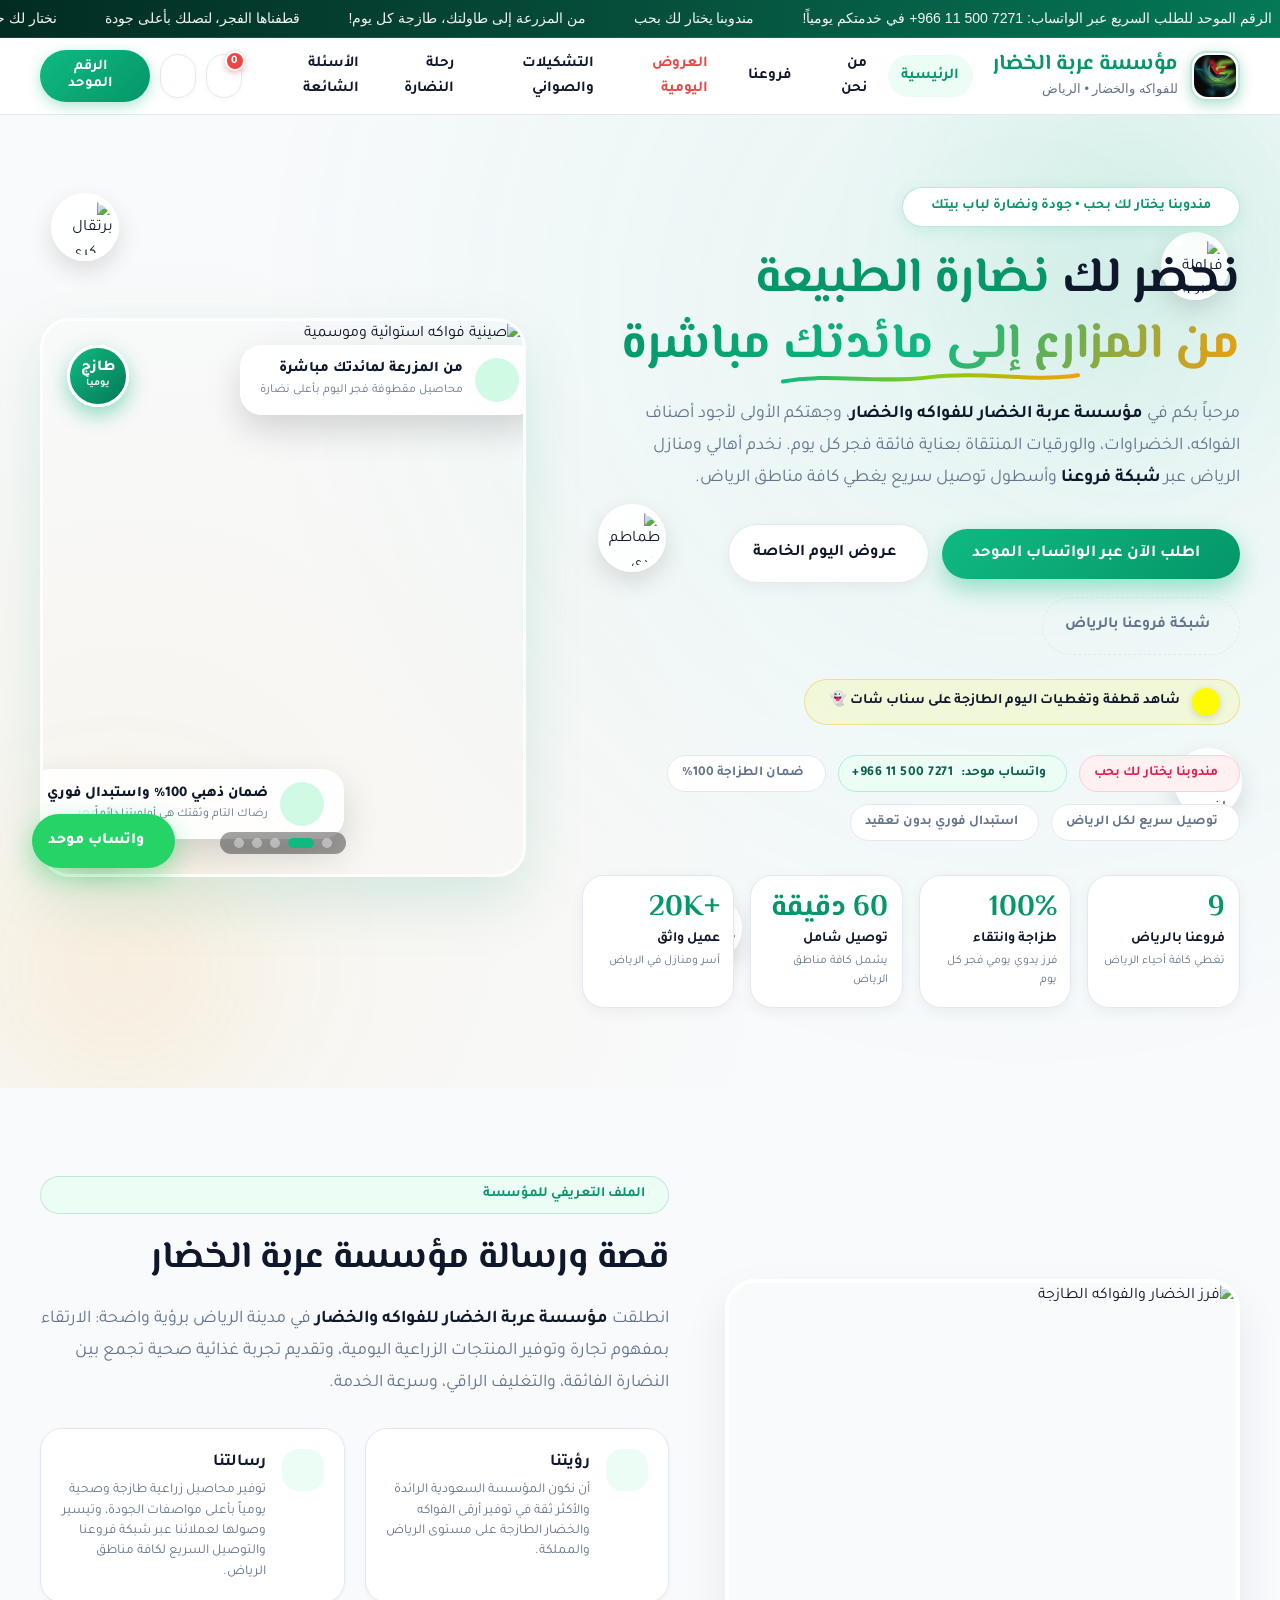
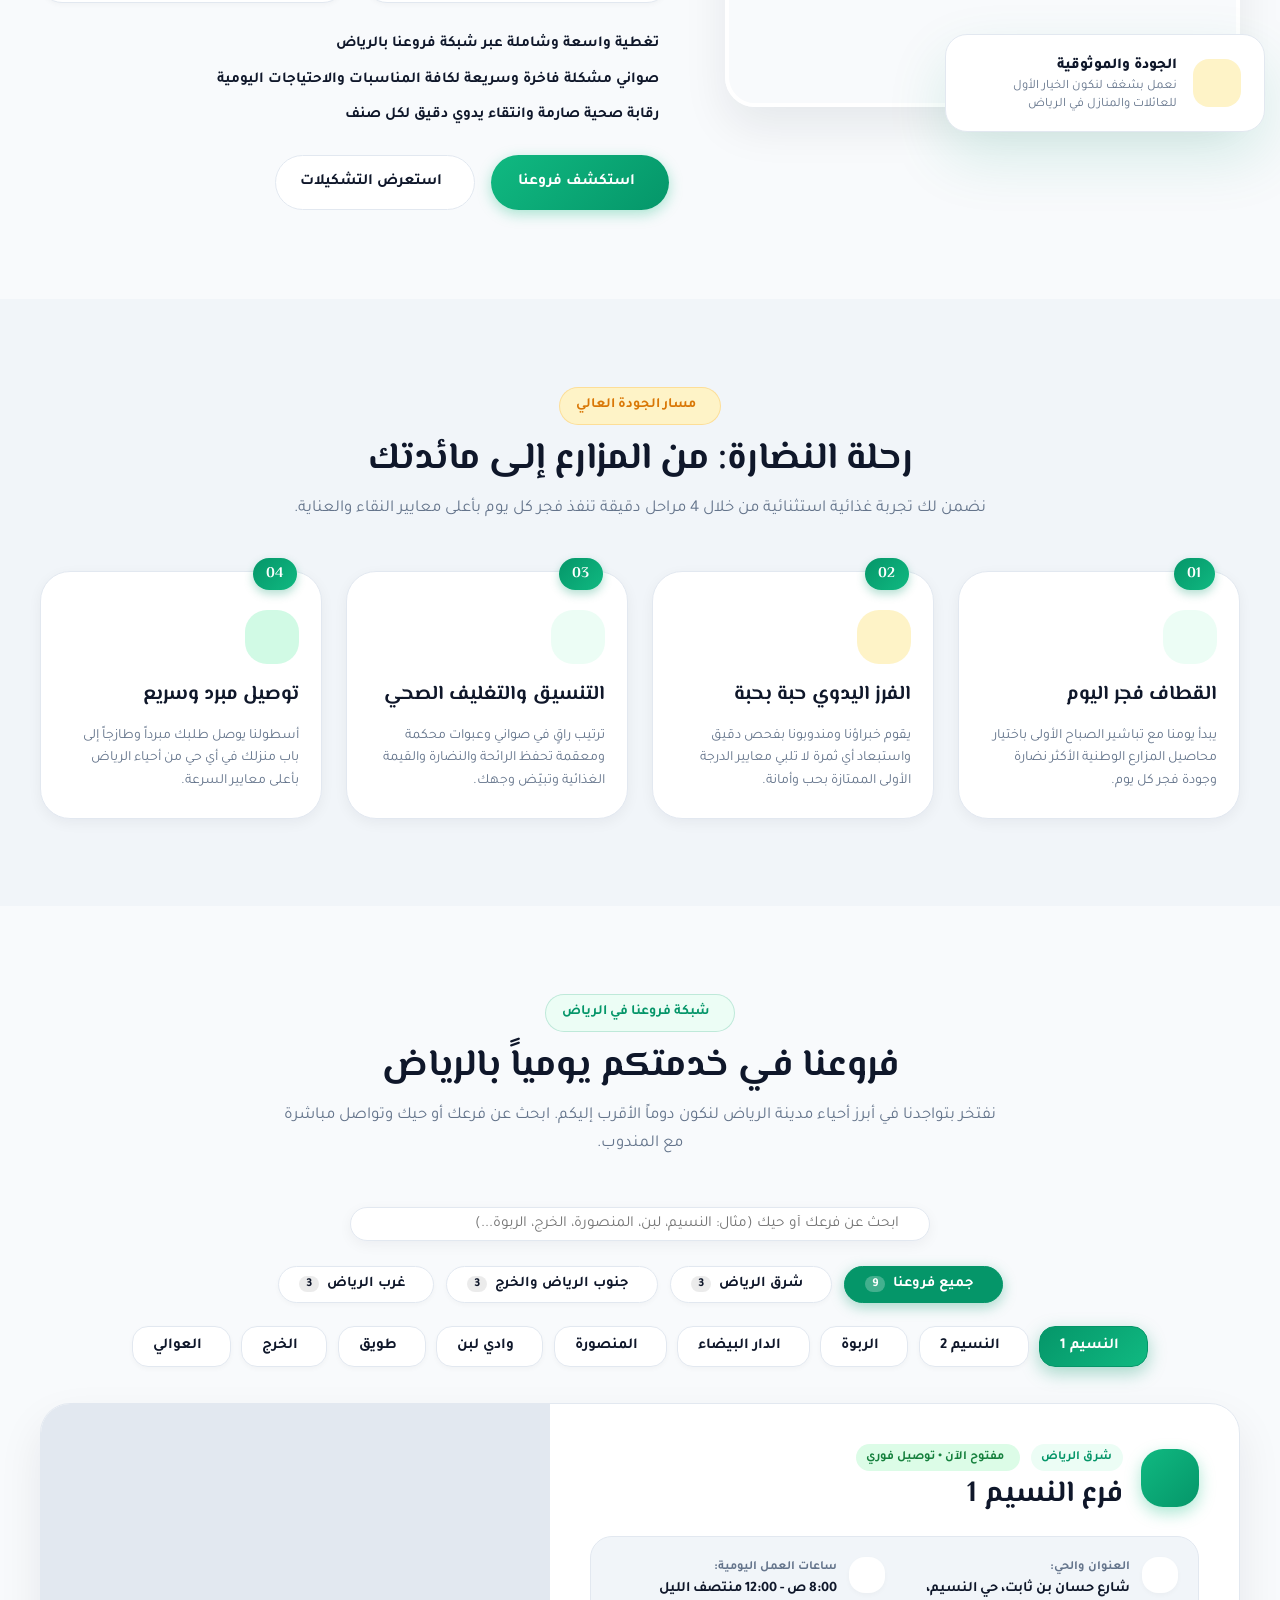
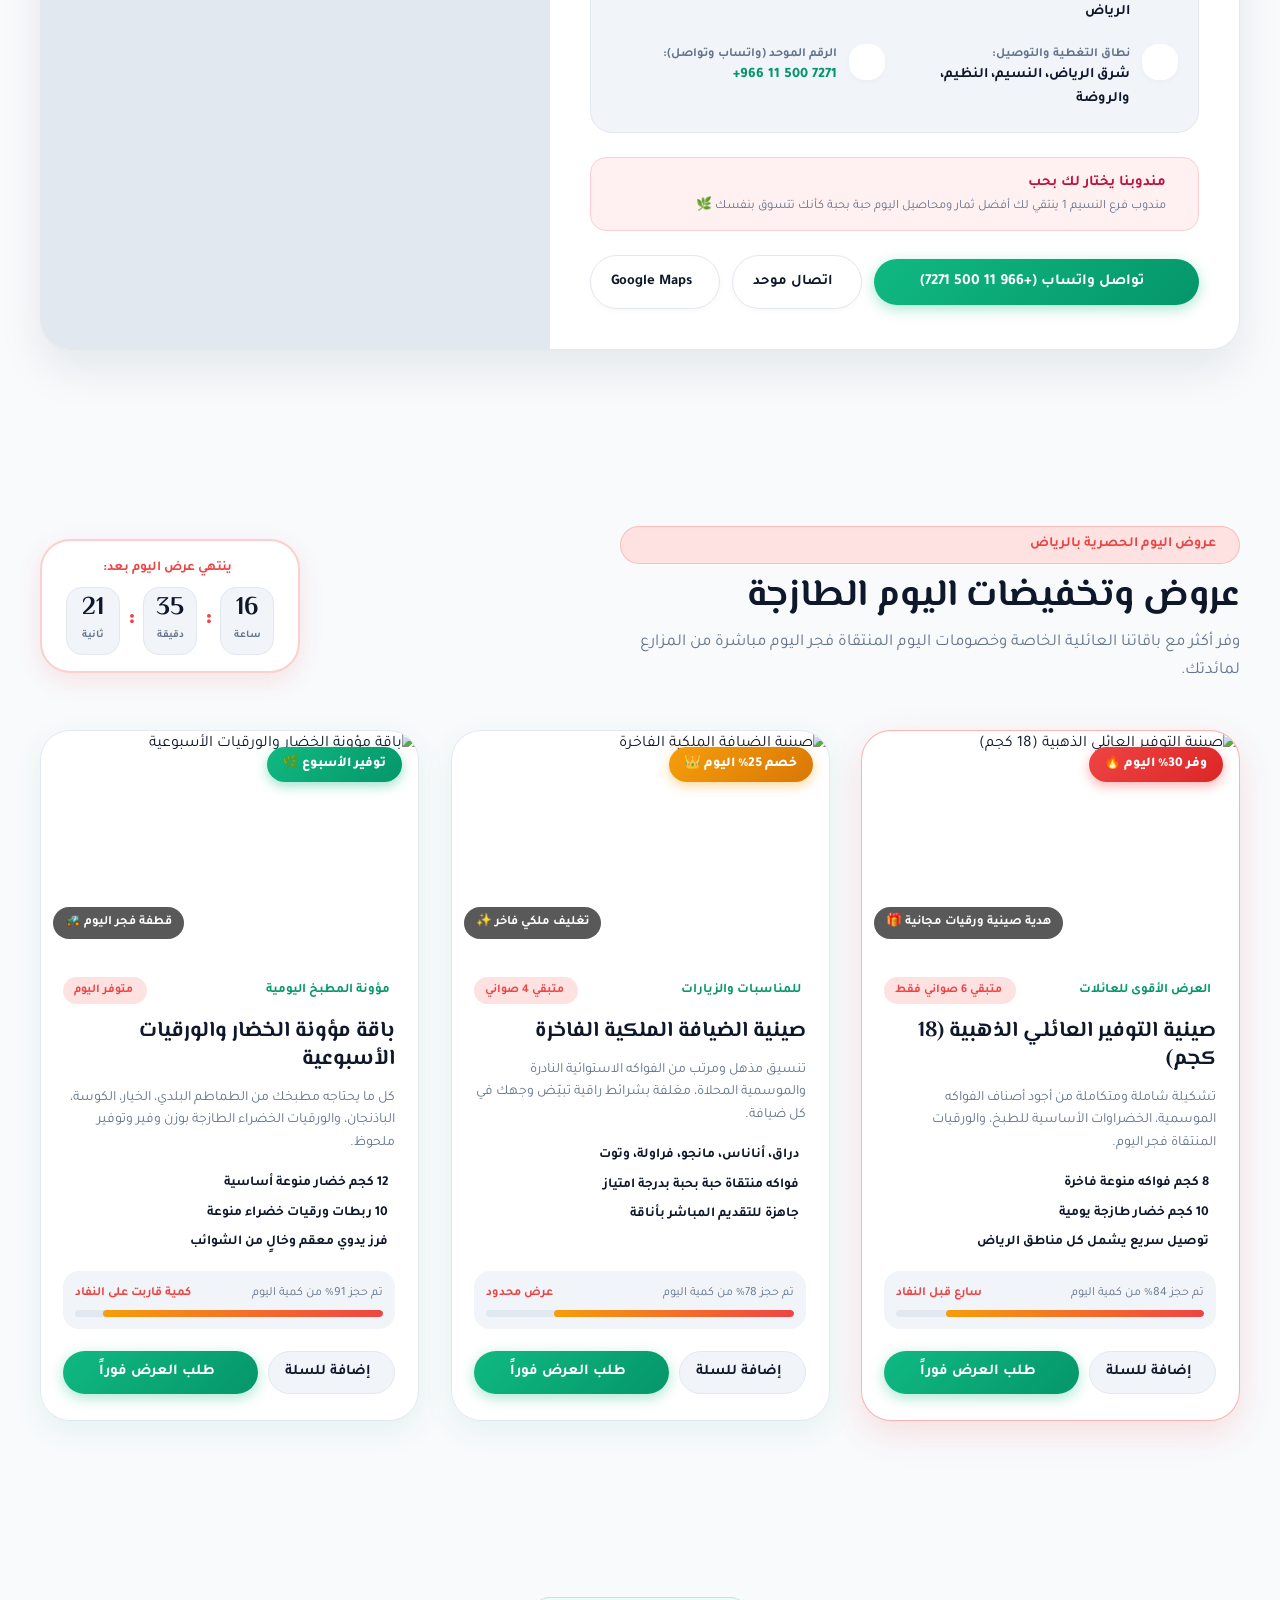
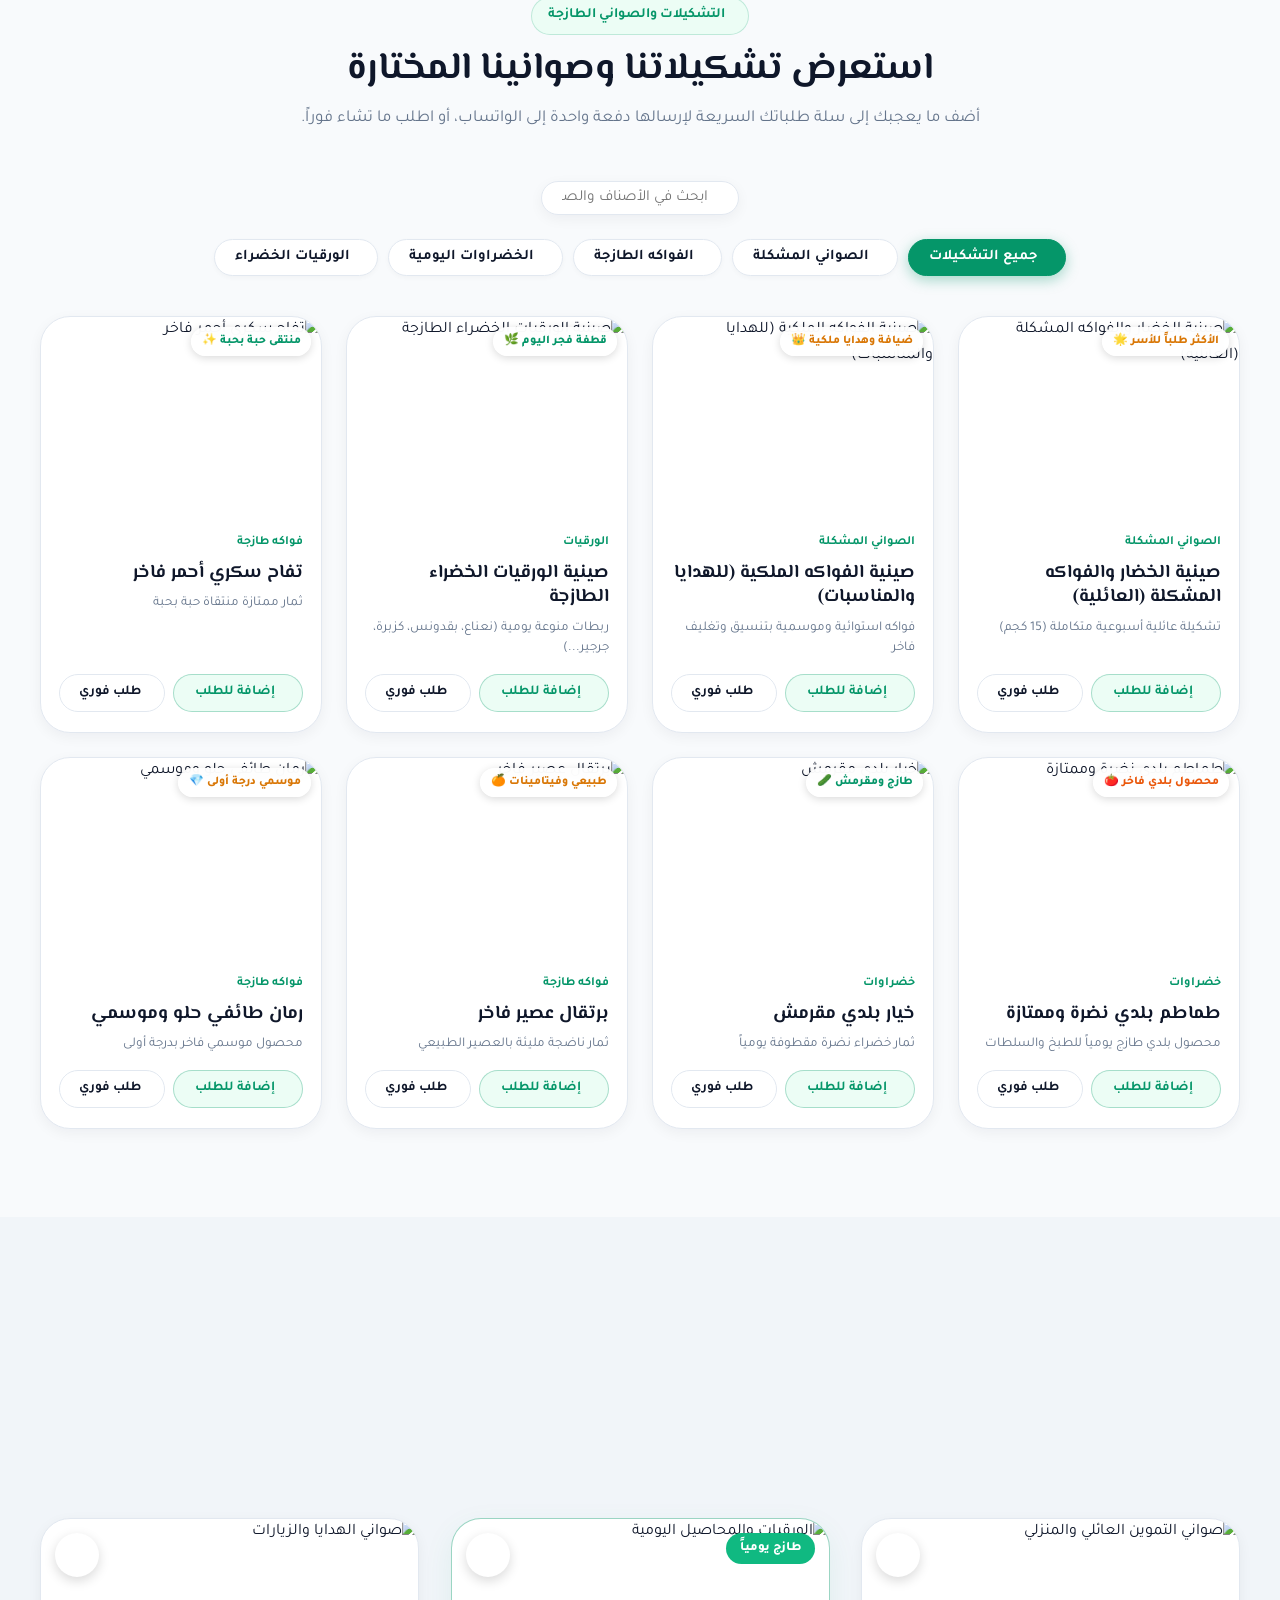
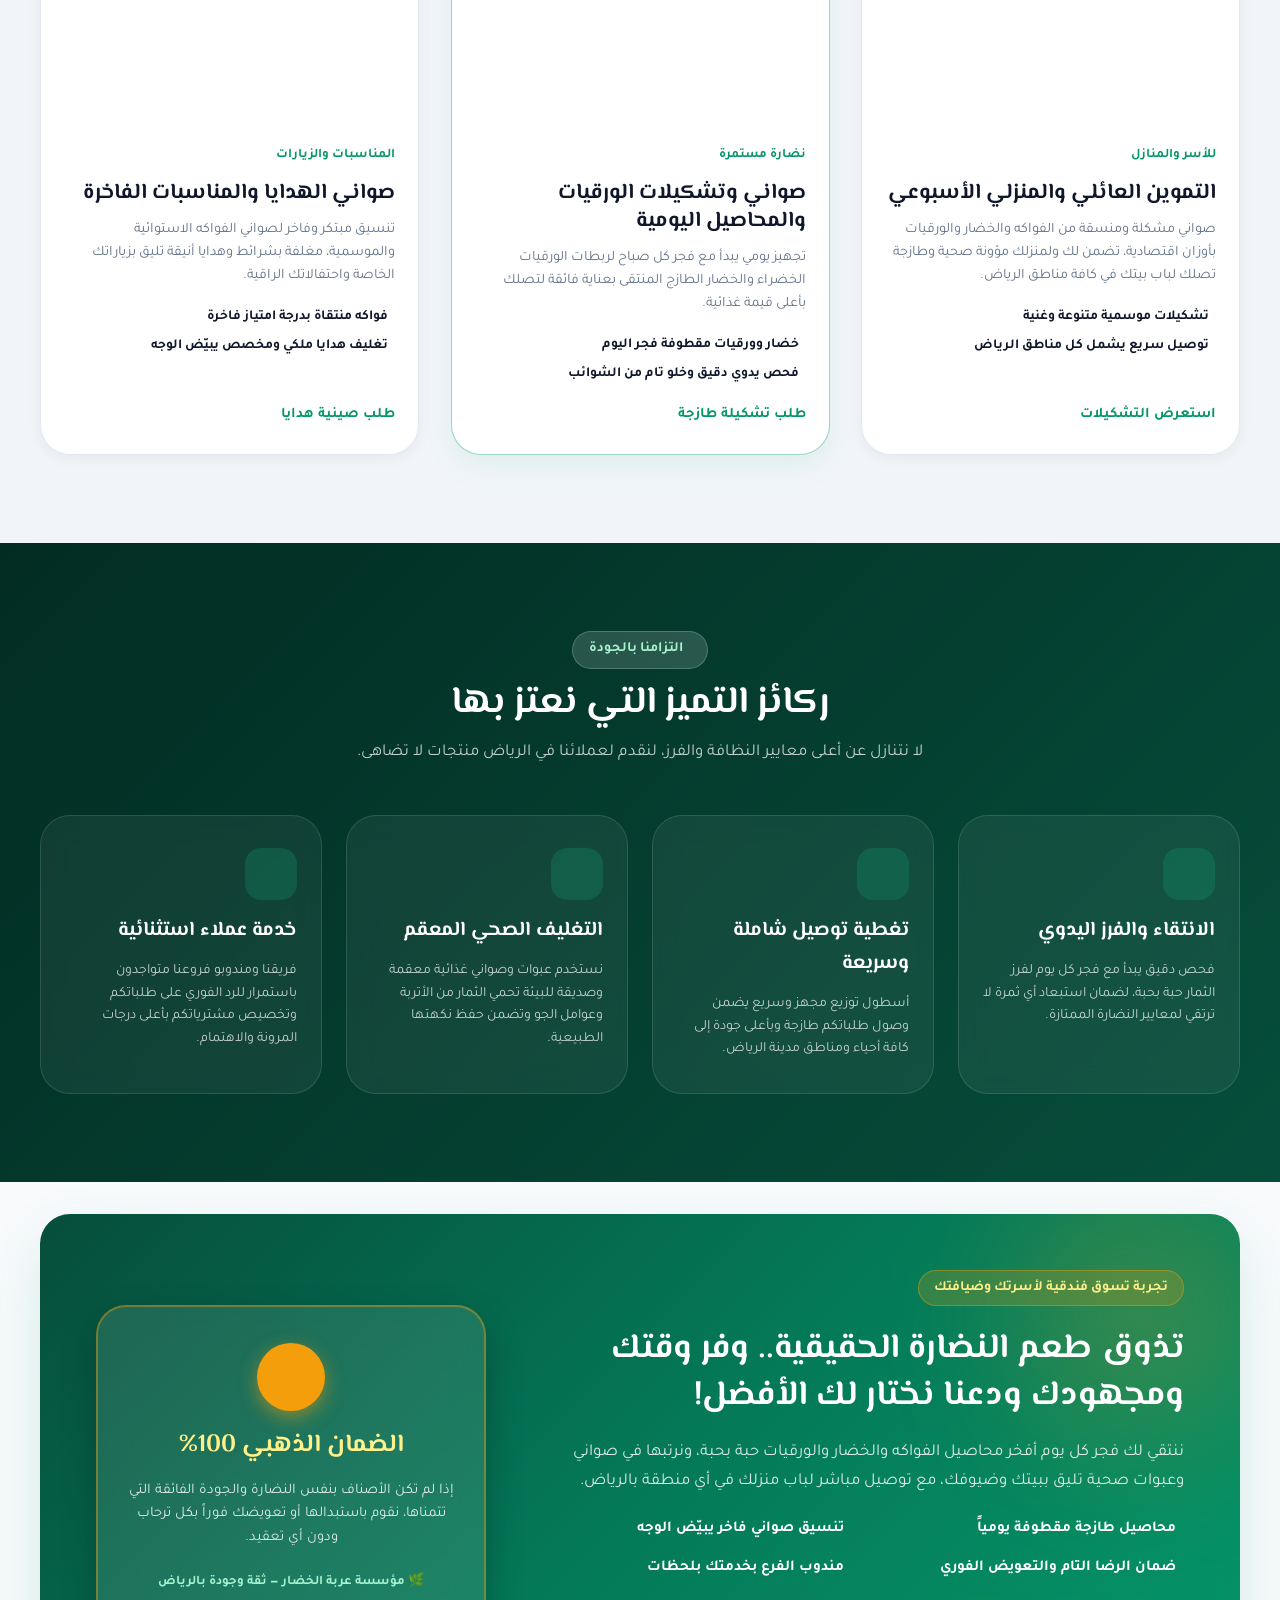
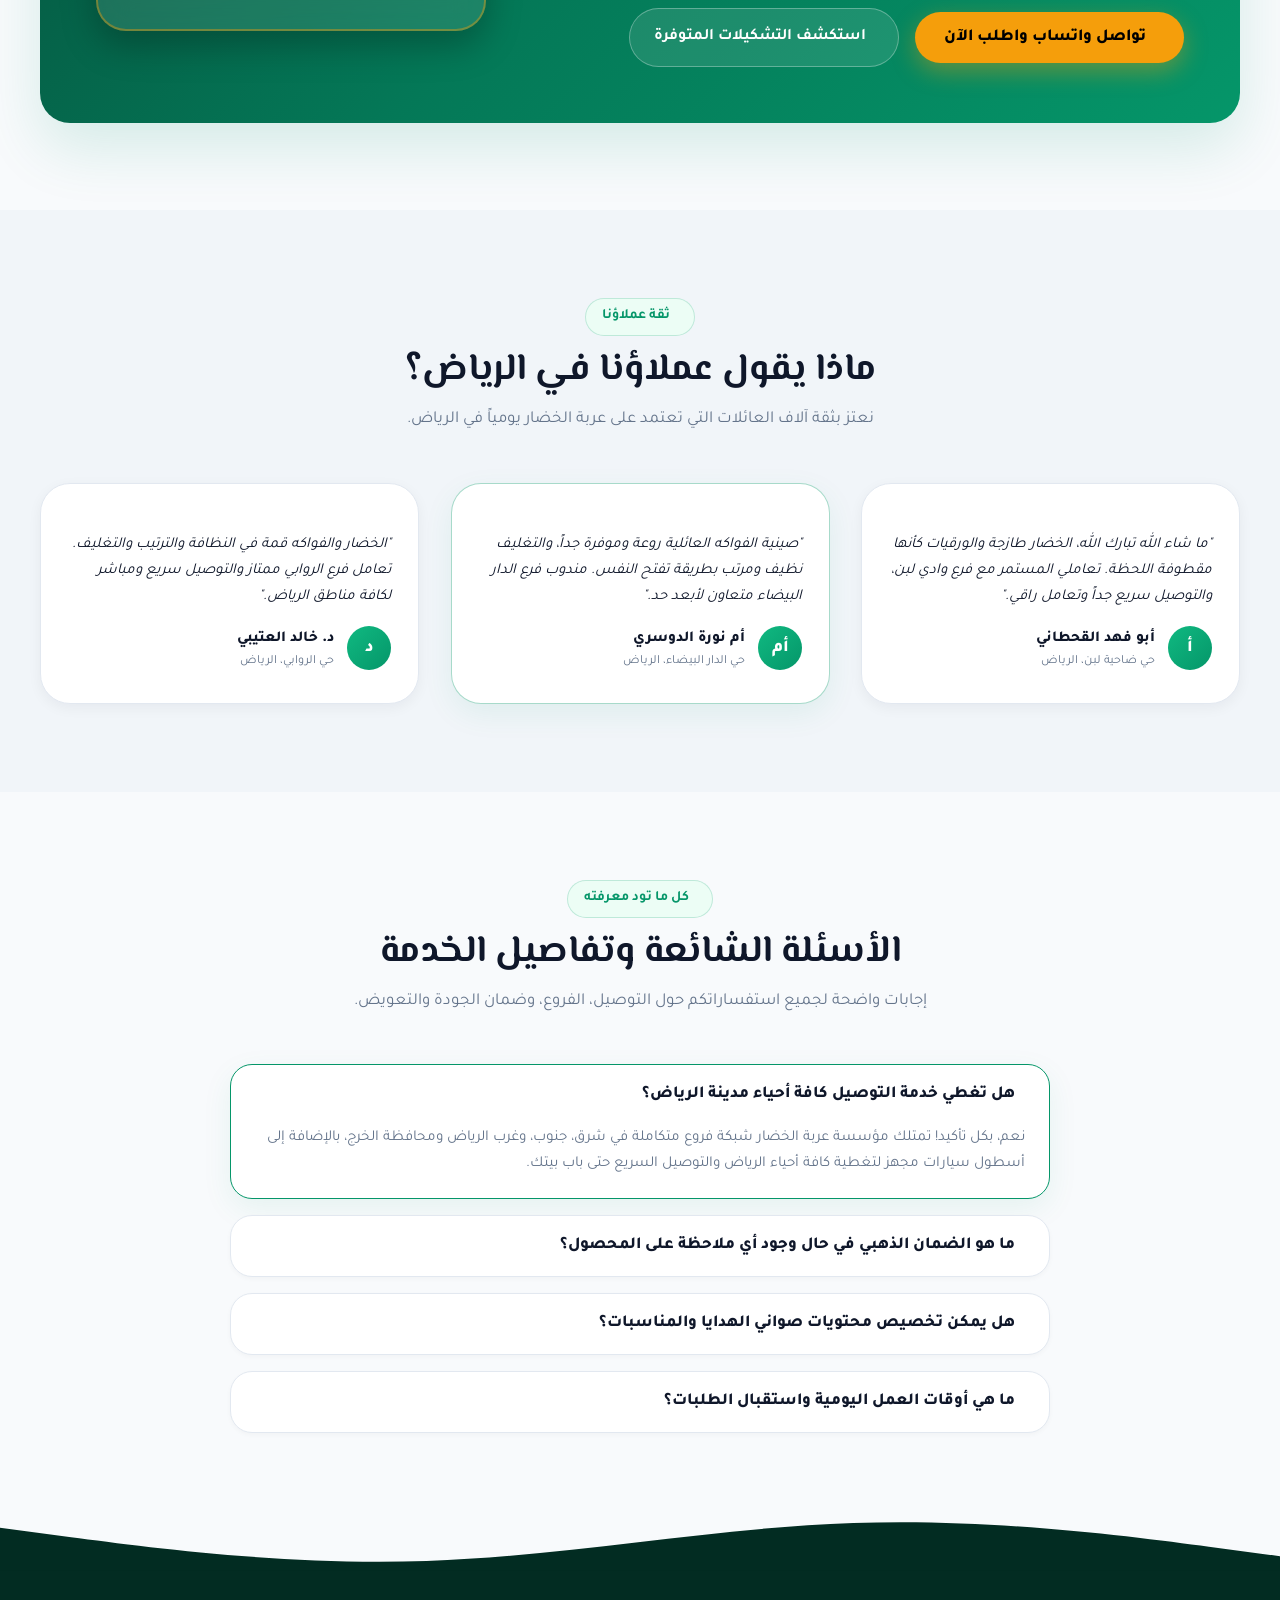
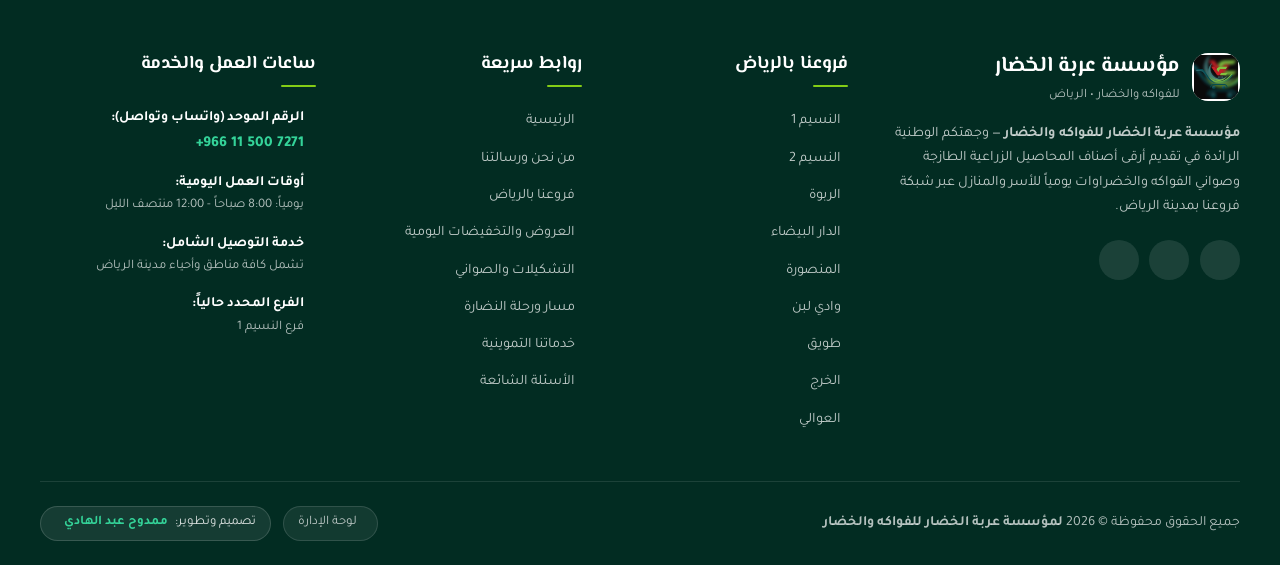
==== commit 40c2e333: "Add files via upload" ====
--- a/index.html
+++ b/index.html
@@ -26,43 +26,14 @@
        ========================================== -->
   <div class="top-announcement-bar">
     <div class="ticker-track" id="topTickerTrack">
-      <!-- Set 1 -->
+      <!-- Populated dynamically and seamlessly by app.js (syncs with Admin) -->
+      <div class="ticker-item"><i class="ri-whatsapp-fill" style="color: #25d366;"></i> <span>الرقم الموحد للطلب السريع عبر الواتساب: 7271 500 11 966+ في خدمتكم يومياً!</span></div>
       <div class="ticker-item"><i class="ri-heart-3-fill" style="color: #f43f5e;"></i> <span>مندوبنا يختار لك بحب</span></div>
       <div class="ticker-item"><i class="ri-leaf-fill" style="color: #84cc16;"></i> <span>من المزرعة إلى طاولتك، طازجة كل يوم!</span></div>
       <div class="ticker-item"><i class="ri-sun-fill" style="color: #f59e0b;"></i> <span>قطفناها الفجر، لتصلك بأعلى جودة</span></div>
       <div class="ticker-item"><i class="ri-hand-heart-fill" style="color: #10b981;"></i> <span>نختار لك حبة حبة، كأنك تتسوق بنفسك</span></div>
       <div class="ticker-item"><i class="ri-sparkle-fill" style="color: #f59e0b;"></i> <span>خيرات زمان، بطعم اليوم</span></div>
-      <div class="ticker-item"><i class="ri-heart-pulse-fill" style="color: #ef4444;"></i> <span>صحتك تبدأ من اختيارك.. خضارنا سر حيويتك</span></div>
-      <div class="ticker-item"><i class="ri-medicine-bottle-fill" style="color: #06b6d4;"></i> <span>صيدلية الطبيعة بين يديك؛ فيتامينات طازجة لعائلتك</span></div>
-      <div class="ticker-item"><i class="ri-restaurant-fill" style="color: #84cc16;"></i> <span>طعم الطبيعة الحقيقي في كل قضمّة</span></div>
-      <div class="ticker-item"><i class="ri-shield-check-fill" style="color: #10b981;"></i> <span>نقيّ وصحي، لبيتك ومطبخك</span></div>
-      <div class="ticker-item"><i class="ri-palette-fill" style="color: #ec4899;"></i> <span>ألوان الطبيعة في طبقك.. طاقة ونقاء وجسم سليم</span></div>
-      <div class="ticker-item"><i class="ri-trophy-fill" style="color: #f59e0b;"></i> <span>طعم يجمعنا، وجودة ترفعنا</span></div>
-      <div class="ticker-item"><i class="ri-emotion-happy-fill" style="color: #10b981;"></i> <span>فواكه تسرّ العين، وخضار تبهج القلب</span></div>
-      <div class="ticker-item"><i class="ri-truck-fill" style="color: #3b82f6;"></i> <span>طازج، نظيف، وجاهز للتوصيل حتى باب بيتك بالرياض!</span></div>
-      <div class="ticker-item"><i class="ri-sparkles-fill" style="color: #10b981;"></i> <span>لا تشيل همّ الوزن والتعب، خضارك يوصلك مغسول ومعقم</span></div>
-      <div class="ticker-item"><i class="ri-flashlight-fill" style="color: #f59e0b;"></i> <span>نقاوة المزرعة تصلك بضغطة زر</span></div>
-      <div class="ticker-item"><i class="ri-plant-fill" style="color: #84cc16;"></i> <span>استثمر في صحتك وغذّي جسمك بالخيرات الطبيعية</span></div>
-      <div class="ticker-item"><i class="ri-map-pin-2-fill" style="color: #f43f5e;"></i> <span>فروعنا في خدمتكم بكافة أحياء ومناطق الرياض</span></div>
-
-      <!-- Duplicate for seamless infinite loop -->
-      <div class="ticker-item"><i class="ri-heart-3-fill" style="color: #f43f5e;"></i> <span>مندوبنا يختار لك بحب</span></div>
-      <div class="ticker-item"><i class="ri-leaf-fill" style="color: #84cc16;"></i> <span>من المزرعة إلى طاولتك، طازجة كل يوم!</span></div>
-      <div class="ticker-item"><i class="ri-sun-fill" style="color: #f59e0b;"></i> <span>قطفناها الفجر، لتصلك بأعلى جودة</span></div>
-      <div class="ticker-item"><i class="ri-hand-heart-fill" style="color: #10b981;"></i> <span>نختار لك حبة حبة، كأنك تتسوق بنفسك</span></div>
-      <div class="ticker-item"><i class="ri-sparkle-fill" style="color: #f59e0b;"></i> <span>خيرات زمان، بطعم اليوم</span></div>
-      <div class="ticker-item"><i class="ri-heart-pulse-fill" style="color: #ef4444;"></i> <span>صحتك تبدأ من اختيارك.. خضارنا سر حيويتك</span></div>
-      <div class="ticker-item"><i class="ri-medicine-bottle-fill" style="color: #06b6d4;"></i> <span>صيدلية الطبيعة بين يديك؛ فيتامينات طازجة لعائلتك</span></div>
-      <div class="ticker-item"><i class="ri-restaurant-fill" style="color: #84cc16;"></i> <span>طعم الطبيعة الحقيقي في كل قضمّة</span></div>
-      <div class="ticker-item"><i class="ri-shield-check-fill" style="color: #10b981;"></i> <span>نقيّ وصحي، لبيتك ومطبخك</span></div>
-      <div class="ticker-item"><i class="ri-palette-fill" style="color: #ec4899;"></i> <span>ألوان الطبيعة في طبقك.. طاقة ونقاء وجسم سليم</span></div>
-      <div class="ticker-item"><i class="ri-trophy-fill" style="color: #f59e0b;"></i> <span>طعم يجمعنا، وجودة ترفعنا</span></div>
-      <div class="ticker-item"><i class="ri-emotion-happy-fill" style="color: #10b981;"></i> <span>فواكه تسرّ العين، وخضار تبهج القلب</span></div>
-      <div class="ticker-item"><i class="ri-truck-fill" style="color: #3b82f6;"></i> <span>طازج، نظيف، وجاهز للتوصيل حتى باب بيتك بالرياض!</span></div>
-      <div class="ticker-item"><i class="ri-sparkles-fill" style="color: #10b981;"></i> <span>لا تشيل همّ الوزن والتعب، خضارك يوصلك مغسول ومعقم</span></div>
-      <div class="ticker-item"><i class="ri-flashlight-fill" style="color: #f59e0b;"></i> <span>نقاوة المزرعة تصلك بضغطة زر</span></div>
-      <div class="ticker-item"><i class="ri-plant-fill" style="color: #84cc16;"></i> <span>استثمر في صحتك وغذّي جسمك بالخيرات الطبيعية</span></div>
-      <div class="ticker-item"><i class="ri-map-pin-2-fill" style="color: #f43f5e;"></i> <span>فروعنا في خدمتكم بكافة أحياء ومناطق الرياض</span></div>
+      <div class="ticker-item"><i class="ri-truck-fill" style="color: #3b82f6;"></i> <span>توصيل سريع مبرد يشمل كافة مناطق وأحياء الرياض</span></div>
     </div>
   </div>
 
@@ -92,23 +63,30 @@
             <li><a href="#about" class="nav-link">من نحن</a></li>
             <li><a href="#branches" class="nav-link branch-highlight-link"><i class="ri-map-pin-2-fill"></i> فروعنا</a></li>
             <li><a href="#deals" class="nav-link deals-highlight-link"><i class="ri-fire-fill"></i> العروض اليومية</a></li>
-            <li><a href="#services" class="nav-link">خدماتنا</a></li>
-            <li><a href="#pillars" class="nav-link">معايير الجودة</a></li>
             <li><a href="#products" class="nav-link">التشكيلات والصواني</a></li>
+            <li><a href="#journey" class="nav-link">رحلة النضارة</a></li>
+            <li><a href="#faq" class="nav-link">الأسئلة الشائعة</a></li>
           </ul>
         </nav>
 
         <!-- Header Actions -->
         <div class="header-actions">
+          
+          <!-- Quick Order Header Cart Button -->
+          <button class="btn-header-cart" id="headerCartBtn" onclick="toggleCartDrawer()" title="سلة الطلبات السريعة" aria-label="سلة الطلبات">
+            <i class="ri-shopping-basket-fill"></i>
+            <span class="header-cart-badge" id="headerCartCount">0</span>
+          </button>
+
           <!-- Theme Toggle Button -->
           <button class="btn-icon" id="themeToggleBtn" onclick="toggleTheme()" title="تغيير المظهر (ليلي / نهاري)" aria-label="تبديل الوضع">
             <i class="ri-moon-fill" id="themeIcon"></i>
           </button>
 
           <!-- Quick WhatsApp Direct CTA -->
-          <button class="btn-header-cta" onclick="handleDirectContact()" title="تواصل مباشر عبر الواتساب">
+          <button class="btn-header-cta" onclick="handleDirectContact()" title="تواصل عبر الواتساب الموحد: +966 11 500 7271">
             <i class="ri-whatsapp-fill"></i>
-            <span>تواصل فوري</span>
+            <span>الرقم الموحد</span>
           </button>
 
           <!-- Mobile Hamburger Toggle -->
@@ -133,7 +111,7 @@
           </div>
           <div class="brand-title-wrap">
             <span class="brand-name" style="font-size: 1.25rem;">مؤسسة عربة الخضار</span>
-            <span class="brand-sub">للفواكه والخضار</span>
+            <span class="brand-sub">للفواكه والخضار • الرياض</span>
           </div>
         </div>
         <button class="btn-icon" onclick="toggleMobileMenu()" aria-label="إغلاق القائمة">
@@ -146,14 +124,19 @@
         <li><a href="#about" onclick="toggleMobileMenu()"><i class="ri-information-line"></i> من نحن ورسالتنا</a></li>
         <li><a href="#branches" onclick="toggleMobileMenu()"><i class="ri-map-pin-line"></i> فروعنا بالرياض</a></li>
         <li><a href="#deals" onclick="toggleMobileMenu()"><i class="ri-fire-line" style="color: #ef4444;"></i> العروض والتخفيضات اليومية</a></li>
+        <li><a href="#products" onclick="toggleMobileMenu()"><i class="ri-shopping-basket-line"></i> التشكيلات والصواني الطازجة</a></li>
+        <li><a href="#journey" onclick="toggleMobileMenu()"><i class="ri-road-map-line"></i> مسار ورحلة الجودة</a></li>
         <li><a href="#services" onclick="toggleMobileMenu()"><i class="ri-truck-line"></i> خدماتنا التموينية</a></li>
         <li><a href="#pillars" onclick="toggleMobileMenu()"><i class="ri-shield-star-line"></i> معايير وضمان الجودة</a></li>
-        <li><a href="#products" onclick="toggleMobileMenu()"><i class="ri-shopping-basket-line"></i> التشكيلات والصواني الطازجة</a></li>
+        <li><a href="#faq" onclick="toggleMobileMenu()"><i class="ri-question-answer-line"></i> الأسئلة الشائعة</a></li>
       </ul>
 
       <div class="mobile-drawer-footer">
+        <button class="btn-drawer-cart" onclick="toggleMobileMenu(); toggleCartDrawer();">
+          <i class="ri-shopping-bag-3-line"></i> عرض سلة الطلبات (<span id="drawerCartCount">0</span>)
+        </button>
         <button class="btn-whatsapp-full" onclick="toggleMobileMenu(); handleDirectContact();">
-          <i class="ri-whatsapp-fill"></i> تواصل واتساب
+          <i class="ri-whatsapp-fill"></i> تواصل واتساب فوري
         </button>
       </div>
     </div>
@@ -167,56 +150,46 @@
       <div class="shape shape-1"></div>
       <div class="shape shape-2"></div>
       <div class="shape shape-3"></div>
-      <!-- Floating Photorealistic Animated Fruits & Vegetables (Realistic Photography) -->
-      <div class="float-fruit f-strawberry" data-speed="1.4" title="فراولة طبيعية طازجة">
+      
+      <!-- Floating Photorealistic Animated Fruits & Produce (Balanced Layout) -->
+      <div class="float-fruit f-strawberry" data-speed="1.2" title="فراولة طبيعية طازجة">
         <div class="fruit-glass-orb">
-          <img src="https://images.unsplash.com/photo-1464965911861-746a04b4bca6?auto=format&fit=crop&w=200&q=80" alt="فراولة طازجة" class="fruit-photo" />
+          <img src="https://images.unsplash.com/photo-1464965911861-746a04b4bca6?auto=format&fit=crop&w=200&q=80" alt="فراولة طازجة" class="fruit-photo" loading="lazy" />
           <span class="orb-highlight"></span>
         </div>
       </div>
-      <div class="float-fruit f-avocado" data-speed="0.9" title="أفوكادو هاس فاخر">
+      <div class="float-fruit f-avocado" data-speed="0.8" title="أفوكادو هاس فاخر">
         <div class="fruit-glass-orb">
-          <img src="https://images.unsplash.com/photo-1523049673857-eb18f1d7b578?auto=format&fit=crop&w=200&q=80" alt="أفوكادو فاخر" class="fruit-photo" />
+          <img src="https://images.unsplash.com/photo-1523049673857-eb18f1d7b578?auto=format&fit=crop&w=200&q=80" alt="أفوكادو فاخر" class="fruit-photo" loading="lazy" />
           <span class="orb-highlight"></span>
         </div>
       </div>
-      <div class="float-fruit f-orange" data-speed="1.6" title="برتقال عصير سكري">
+      <div class="float-fruit f-orange" data-speed="1.4" title="برتقال عصير سكري">
         <div class="fruit-glass-orb">
-          <img src="https://images.unsplash.com/photo-1547514701-42782101795e?auto=format&fit=crop&w=200&q=80" alt="برتقال سكري" class="fruit-photo" />
+          <img src="https://images.unsplash.com/photo-1547514701-42782101795e?auto=format&fit=crop&w=200&q=80" alt="برتقال سكري" class="fruit-photo" loading="lazy" />
           <span class="orb-highlight"></span>
         </div>
       </div>
-      <div class="float-fruit f-lemon" data-speed="1.1" title="ليمون أصفر منعش">
+      <div class="float-fruit f-lemon" data-speed="0.9" title="ليمون أصفر منعش">
         <div class="fruit-glass-orb">
-          <img src="https://images.unsplash.com/photo-1533038590840-1cde6e668a91?auto=format&fit=crop&w=200&q=80" alt="ليمون منعش" class="fruit-photo" />
+          <img src="https://images.unsplash.com/photo-1533038590840-1cde6e668a91?auto=format&fit=crop&w=200&q=80" alt="ليمون منعش" class="fruit-photo" loading="lazy" />
           <span class="orb-highlight"></span>
         </div>
       </div>
-      <div class="float-fruit f-tomato" data-speed="1.3" title="طماطم كرزية بلدي">
+      <div class="float-fruit f-tomato" data-speed="1.1" title="طماطم كرزية بلدي">
         <div class="fruit-glass-orb">
-          <img src="https://images.unsplash.com/photo-1592924357228-91a4daadcfea?auto=format&fit=crop&w=200&q=80" alt="طماطم بلدي" class="fruit-photo" />
+          <img src="https://images.unsplash.com/photo-1592924357228-91a4daadcfea?auto=format&fit=crop&w=200&q=80" alt="طماطم بلدي" class="fruit-photo" loading="lazy" />
           <span class="orb-highlight"></span>
         </div>
       </div>
-      <div class="float-fruit f-grapes" data-speed="0.8" title="عنب أسود طبيعي">
+      <div class="float-fruit f-grapes" data-speed="0.7" title="عنب أسود طبيعي">
         <div class="fruit-glass-orb">
-          <img src="https://images.unsplash.com/photo-1537640538966-79f369143f8f?auto=format&fit=crop&w=200&q=80" alt="عنب طبيعي" class="fruit-photo" />
+          <img src="https://images.unsplash.com/photo-1537640538966-79f369143f8f?auto=format&fit=crop&w=200&q=80" alt="عنب طبيعي" class="fruit-photo" loading="lazy" />
           <span class="orb-highlight"></span>
         </div>
       </div>
-      <div class="float-fruit f-watermelon" data-speed="1.5" title="بطيخ أحمر حلو">
-        <div class="fruit-glass-orb">
-          <img src="https://images.unsplash.com/photo-1587049352846-4a222e784d38?auto=format&fit=crop&w=200&q=80" alt="بطيخ حلو" class="fruit-photo" />
-          <span class="orb-highlight"></span>
-        </div>
-      </div>
-      <div class="float-fruit f-mint" data-speed="1.0" title="نعناع وورقيات خضراء">
-        <div class="fruit-glass-orb">
-          <img src="https://images.unsplash.com/photo-1515543237350-b3eea1ec8082?auto=format&fit=crop&w=200&q=80" alt="ورقيات خضراء" class="fruit-photo" />
-          <span class="orb-highlight"></span>
-        </div>
-      </div>
-      <!-- Floating Decorative Particles -->
+      
+      <!-- Floating Leaf Particles -->
       <div class="floating-decor leaf-1"><i class="ri-leaf-fill"></i></div>
       <div class="floating-decor leaf-2"><i class="ri-leaf-line"></i></div>
       <div class="floating-decor sparkle-1"><i class="ri-sparkle-fill"></i></div>
@@ -230,7 +203,7 @@
         <div class="hero-content reveal-on-scroll">
           <div class="hero-badge animate-badge">
             <span class="badge-heart-pulse"><i class="ri-heart-3-fill"></i></span>
-            <span class="badge-animated-text">مندوبنا يختار لك بحب • جودة ونضارة الي باب بيتك</span>
+            <span class="badge-animated-text">مندوبنا يختار لك بحب • جودة ونضارة لباب بيتك</span>
             <span class="badge-delivery-icon"><i class="ri-truck-fill"></i></span>
           </div>
 
@@ -259,31 +232,35 @@
             مرحباً بكم في <strong>مؤسسة عربة الخضار للفواكه والخضار</strong>، وجهتكم الأولى لأجود أصناف الفواكه، الخضراوات، والورقيات المنتقاة بعناية فائقة فجر كل يوم. نخدم أهالي ومنازل الرياض عبر <strong>شبكة فروعنا</strong> وأسطول توصيل سريع يغطي كافة مناطق الرياض.
           </p>
 
-          <!-- Hero Action Buttons -->
+          <!-- Hero Action Buttons (Clean & Well-Organized Hierarchy) -->
           <div class="hero-cta-group">
-            <a href="#branches" class="btn-hero-primary shine-effect">
-              <i class="ri-map-pin-range-fill"></i> استكشف فروعنا
+            <button class="btn-hero-primary shine-effect" onclick="handleDirectContact()">
+              <i class="ri-whatsapp-fill"></i> اطلب الآن عبر الواتساب الموحد
+            </button>
+            <a href="#deals" class="btn-hero-secondary">
+              <i class="ri-fire-fill" style="color: #ef4444;"></i> عروض اليوم الخاصة
             </a>
-            <a href="#products" class="btn-hero-secondary">
-              <i class="ri-shopping-basket-fill"></i> استعرض التشكيلات والصواني
+            <a href="#branches" class="btn-hero-outline">
+              <i class="ri-map-pin-range-fill"></i> شبكة فروعنا بالرياض
             </a>
-            <button class="btn-hero-whatsapp shine-effect" onclick="handleDirectContact()">
-              <i class="ri-whatsapp-fill"></i> تواصل واتساب
-            </button>
-            <a href="https://t.snapchat.com/V02trd5T" target="_blank" rel="noopener noreferrer" class="btn-hero-snapchat shine-effect" title="شاهد العروض والتغطيات اليومية على سناب شات">
-              <i class="ri-snapchat-fill"></i> شوف العروض على سناب
+          </div>
+
+          <!-- Sleek Snapchat Daily Stories Strip -->
+          <div class="hero-snapchat-strip">
+            <a href="https://t.snapchat.com/V02trd5T" target="_blank" rel="noopener noreferrer" class="hero-snapchat-pill" title="شاهد العروض والتغطيات اليومية على سناب شات">
+              <span class="snap-pill-badge"><i class="ri-snapchat-fill"></i></span>
+              <span class="snap-pill-text">شاهد قطفة وتغطيات اليوم الطازجة على سناب شات 👻</span>
+              <i class="ri-arrow-left-s-line snap-pill-arrow"></i>
             </a>
           </div>
 
           <!-- Marketing Trust Guarantee Badges -->
           <div class="hero-trust-badges-bar">
             <div class="trust-badge-item love-badge-highlight"><i class="ri-heart-3-fill"></i> <span>مندوبنا يختار لك بحب</span></div>
+            <div class="trust-badge-item unified-phone-highlight" style="background: #ecfdf5; border-color: #a7f3d0; color: #065f46;"><i class="ri-whatsapp-fill" style="color: #10b981;"></i> <span>واتساب موحد:</span> <strong dir="ltr" style="letter-spacing: 0.5px;">+966 11 500 7271</strong></div>
             <div class="trust-badge-item"><i class="ri-medal-fill"></i> <span>ضمان الطزاجة 100%</span></div>
             <div class="trust-badge-item"><i class="ri-truck-fill"></i> <span>توصيل سريع لكل الرياض</span></div>
             <div class="trust-badge-item"><i class="ri-refresh-fill"></i> <span>استبدال فوري بدون تعقيد</span></div>
-            <a href="https://t.snapchat.com/V02trd5T" target="_blank" rel="noopener noreferrer" class="trust-badge-item snapchat-badge-highlight" title="عروض وتغطيات سناب شات اليومية">
-              <i class="ri-snapchat-fill"></i> <span>شوف العروض على سناب 👻</span>
-            </a>
           </div>
 
           <!-- Hero Highlights / Stats Counters -->
@@ -396,7 +373,7 @@
         <!-- About Media / Imagery Stack -->
         <div class="about-media-wrapper reveal-on-scroll">
           <div class="about-img-primary-wrap visual-card-3d">
-            <img src="https://images.unsplash.com/photo-1542838132-92c53300491e?auto=format&fit=crop&w=800&q=80" alt="فرز الخضار والفواكه الطازجة" class="about-primary-img" />
+            <img src="https://images.unsplash.com/photo-1542838132-92c53300491e?auto=format&fit=crop&w=800&q=80" alt="فرز الخضار والفواكه الطازجة" class="about-primary-img" loading="lazy" />
           </div>
           <div class="about-experience-card animate-float-slow">
             <div class="exp-icon"><i class="ri-medal-fill"></i></div>
@@ -456,9 +433,62 @@
   </section>
 
   <!-- ==========================================
-       Interactive Branches Hub (قسم فروعنا)
-       ========================================== -->
-  <section class="section-container bg-subtle" id="branches">
+       Farm-to-Table Journey (رحلة النضارة - 4 مراحل)
+       ========================================== -->
+  <section class="section-container bg-subtle" id="journey">
+    <div class="container">
+      <div class="section-header-center reveal-on-scroll">
+        <div class="section-tag gold-tag">
+          <i class="ri-road-map-fill"></i> مسار الجودة العالي
+        </div>
+        <h2 class="section-heading">رحلة النضارة: من المزارع إلى مائدتك</h2>
+        <p class="section-subheading">
+          نضمن لك تجربة غذائية استثنائية من خلال 4 مراحل دقيقة تنفذ فجر كل يوم بأعلى معايير النقاء والعناية.
+        </p>
+      </div>
+
+      <div class="journey-steps-grid">
+        
+        <!-- Step 1 -->
+        <div class="journey-step-card reveal-on-scroll card-hover-lift">
+          <div class="step-num-pill">01</div>
+          <div class="step-icon-box"><i class="ri-sun-cloudy-fill"></i></div>
+          <h3>القطاف فجر اليوم</h3>
+          <p>يبدأ يومنا مع تباشير الصباح الأولى باختيار محاصيل المزارع الوطنية الأكثر نضارة وجودة فجر كل يوم.</p>
+        </div>
+
+        <!-- Step 2 -->
+        <div class="journey-step-card reveal-on-scroll card-hover-lift">
+          <div class="step-num-pill">02</div>
+          <div class="step-icon-box gold"><i class="ri-hand-heart-fill"></i></div>
+          <h3>الفرز اليدوي حبة بحبة</h3>
+          <p>يقوم خبراؤنا ومندوبونا بفحص دقيق واستبعاد أي ثمرة لا تلبي معايير الدرجة الأولى الممتازة بحب وأمانة.</p>
+        </div>
+
+        <!-- Step 3 -->
+        <div class="journey-step-card reveal-on-scroll card-hover-lift">
+          <div class="step-num-pill">03</div>
+          <div class="step-icon-box"><i class="ri-shield-star-fill"></i></div>
+          <h3>التنسيق والتغليف الصحي</h3>
+          <p>ترتيب راقٍ في صواني وعبوات محكمة ومعقمة تحفظ الرائحة والنضارة والقيمة الغذائية وتبيّض وجهك.</p>
+        </div>
+
+        <!-- Step 4 -->
+        <div class="journey-step-card reveal-on-scroll card-hover-lift">
+          <div class="step-num-pill">04</div>
+          <div class="step-icon-box green"><i class="ri-truck-fill"></i></div>
+          <h3>توصيل مبرد وسريع</h3>
+          <p>أسطولنا يوصل طلبك مبرداً وطازجاً إلى باب منزلك في أي حي من أحياء الرياض بأعلى معايير السرعة.</p>
+        </div>
+
+      </div>
+    </div>
+  </section>
+
+  <!-- ==========================================
+       Interactive Branches Hub (قسم فروعنا بالرياض)
+       ========================================== -->
+  <section class="section-container" id="branches">
     <div class="container">
       
       <!-- Section Header -->
@@ -466,29 +496,40 @@
         <div class="section-tag green-tag">
           <i class="ri-map-pin-user-fill"></i> شبكة فروعنا في الرياض
         </div>
-        <h2 class="section-heading">فروعنا في خدمتكم يومياً</h2>
+        <h2 class="section-heading">فروعنا في خدمتكم يومياً بالرياض</h2>
         <p class="section-subheading">
-          نفتخر بتواجدنا في أبرز أحياء مدينة الرياض لنكون دوماً الأقرب إليكم. اضغط على أي فرع لعرض تفاصيله وموقعه على الخريطة مباشرة والتواصل الفوري.
+          نفتخر بتواجدنا في أبرز أحياء مدينة الرياض لنكون دوماً الأقرب إليكم. ابحث عن فرعك أو حيك وتواصل مباشرة مع المندوب.
         </p>
       </div>
 
-      <!-- Riyadh Region Zone Filter Buttons -->
+      <!-- Live Branch Search Bar -->
+      <div class="branch-search-wrapper reveal-on-scroll">
+        <div class="branch-search-box">
+          <i class="ri-search-2-line"></i>
+          <input type="text" id="branchSearchInput" placeholder="ابحث عن فرعك أو حيك (مثال: النسيم، لبن، المنصورة، الخرج، الربوة...)" oninput="handleBranchSearch(this.value)" autocomplete="off">
+          <button class="clear-search-btn" id="clearBranchSearchBtn" onclick="clearBranchSearch()" style="display:none;" title="مسح البحث">
+            <i class="ri-close-circle-fill"></i>
+          </button>
+        </div>
+      </div>
+
+      <!-- Riyadh Region Zone Filter Buttons (With Branch Counts) -->
       <div class="region-filter-bar reveal-on-scroll">
         <button class="region-filter-btn active" data-zone="all" onclick="filterBranchesByZone('all', this)">
-          <i class="ri-apps-fill"></i> جميع فروعنا 
+          <i class="ri-apps-fill"></i> جميع فروعنا <span class="zone-badge-count">9</span>
         </button>
         <button class="region-filter-btn" data-zone="east" onclick="filterBranchesByZone('east', this)">
-          <i class="ri-compass-fill"></i> شرق الرياض
+          <i class="ri-compass-fill"></i> شرق الرياض <span class="zone-badge-count">3</span>
         </button>
         <button class="region-filter-btn" data-zone="south" onclick="filterBranchesByZone('south', this)">
-          <i class="ri-compass-3-fill"></i> جنوب الرياض والخرج
+          <i class="ri-compass-3-fill"></i> جنوب الرياض والخرج <span class="zone-badge-count">3</span>
         </button>
         <button class="region-filter-btn" data-zone="west" onclick="filterBranchesByZone('west', this)">
-          <i class="ri-compass-2-fill"></i> غرب الرياض
+          <i class="ri-compass-2-fill"></i> غرب الرياض <span class="zone-badge-count">3</span>
         </button>
       </div>
 
-      <!-- Clean Branch Selector Tabs (Clean Names) -->
+      <!-- Clean Branch Selector Tabs -->
       <div class="branch-filter-tabs reveal-on-scroll" id="branchFilterTabs">
         <!-- Rendered dynamically by app.js -->
       </div>
@@ -502,9 +543,105 @@
   </section>
 
   <!-- ==========================================
+       Daily Special Offers & Discounts Section (العروض اليومية)
+       ========================================== -->
+  <section class="section-container bg-deals-pattern" id="deals">
+    <div class="container">
+      
+      <!-- Section Header with Live Countdown Timer -->
+      <div class="deals-header-wrapper reveal-on-scroll">
+        <div class="deals-header-text">
+          <div class="section-tag fire-tag">
+            <i class="ri-fire-fill"></i> عروض اليوم الحصرية بالرياض
+          </div>
+          <h2 class="section-heading">عروض وتخفيضات اليوم الطازجة</h2>
+          <p class="section-subheading">
+            وفر أكثر مع باقاتنا العائلية الخاصة وخصومات اليوم المنتقاة فجر اليوم مباشرة من المزارع لمائدتك.
+          </p>
+        </div>
+
+        <!-- Live Countdown Timer -->
+        <div class="deals-countdown-box">
+          <div class="timer-label"><i class="ri-timer-flash-fill"></i> ينتهي عرض اليوم بعد:</div>
+          <div class="countdown-digits" id="dealsCountdown">
+            <div class="digit-block"><span id="dealHours">05</span><small>ساعة</small></div>
+            <span class="timer-separator">:</span>
+            <div class="digit-block"><span id="dealMinutes">42</span><small>دقيقة</small></div>
+            <span class="timer-separator">:</span>
+            <div class="digit-block"><span id="dealSeconds">18</span><small>ثانية</small></div>
+          </div>
+        </div>
+      </div>
+
+      <!-- Deals Cards Grid (Rendered dynamically by app.js with Add-to-Cart & Direct-Order) -->
+      <div class="deals-cards-grid" id="dealsCardsGrid">
+        <!-- Rendered dynamically by app.js -->
+      </div>
+
+    </div>
+  </section>
+
+  <!-- ==========================================
+       Curated Produce & Trays Showcase (التشكيلات والصواني)
+       ========================================== -->
+  <section class="section-container" id="products">
+    <div class="container">
+      
+      <div class="section-header-center reveal-on-scroll">
+        <div class="section-tag">
+          <i class="ri-shopping-basket-fill"></i> التشكيلات والصواني الطازجة
+        </div>
+        <h2 class="section-heading">استعرض تشكيلاتنا وصوانينا المختارة</h2>
+        <p class="section-subheading">
+          أضف ما يعجبك إلى سلة طلباتك السريعة لإرسالها دفعة واحدة إلى الواتساب، أو اطلب ما تشاء فوراً.
+        </p>
+      </div>
+
+      <!-- Live Search & Categories Filter Bar -->
+      <div class="catalog-filter-bar reveal-on-scroll">
+        
+        <!-- Live Produce Search Input -->
+        <div class="produce-search-box">
+          <i class="ri-search-line"></i>
+          <input type="text" id="produceSearchInput" placeholder="ابحث في الأصناف والصواني (مثال: صينية عائلية، تفاح، طماطم...)" oninput="handleProduceSearch(this.value)" autocomplete="off">
+          <button class="clear-search-btn" id="clearProduceSearchBtn" onclick="clearProduceSearch()" style="display:none;" title="مسح البحث">
+            <i class="ri-close-circle-fill"></i>
+          </button>
+        </div>
+
+        <!-- Categories Filter Tabs -->
+        <div class="category-buttons-group" id="produceCategoryTabs">
+          <button class="cat-pill active" data-category="all" onclick="filterCatalog('all', this)">
+            <i class="ri-apps-2-line"></i> جميع التشكيلات
+          </button>
+          <button class="cat-pill" data-category="baskets" onclick="filterCatalog('baskets', this)">
+            <i class="ri-gift-line"></i> الصواني المشكلة
+          </button>
+          <button class="cat-pill" data-category="fruits" onclick="filterCatalog('fruits', this)">
+            <i class="ri-apple-line"></i> الفواكه الطازجة
+          </button>
+          <button class="cat-pill" data-category="vegetables" onclick="filterCatalog('vegetables', this)">
+            <i class="ri-plant-line"></i> الخضراوات اليومية
+          </button>
+          <button class="cat-pill" data-category="greens" onclick="filterCatalog('greens', this)">
+            <i class="ri-leaf-line"></i> الورقيات الخضراء
+          </button>
+        </div>
+
+      </div>
+
+      <!-- Products Grid (Populated dynamically with Add-to-Cart & Direct-Order) -->
+      <div class="products-modern-grid" id="productsModernGrid">
+        <!-- Rendered dynamically by app.js -->
+      </div>
+
+    </div>
+  </section>
+
+  <!-- ==========================================
        Services & Solutions (خدماتنا التموينية)
        ========================================== -->
-  <section class="section-container" id="services">
+  <section class="section-container bg-subtle" id="services">
     <div class="container">
       
       <div class="section-header-center reveal-on-scroll">
@@ -525,14 +662,14 @@
             <i class="ri-home-smile-fill"></i>
           </div>
           <div class="service-img-preview">
-            <img src="https://images.unsplash.com/photo-1567306226416-28f0efdc88ce?auto=format&fit=crop&w=600&q=80" alt="صواني التموين العائلي والمنزلي" />
+            <img src="https://images.unsplash.com/photo-1567306226416-28f0efdc88ce?auto=format&fit=crop&w=600&q=80" alt="صواني التموين العائلي والمنزلي" loading="lazy" />
           </div>
           <div class="service-card-body">
             <span class="service-category">للأسر والمنازل</span>
             <h3>التموين العائلي والمنزلي الأسبوعي</h3>
             <p>صواني مشكلة ومنسقة من الفواكه والخضار والورقيات بأوزان اقتصادية، تضمن لك ولمنزلك مؤونة صحية وطازجة تصلك لباب بيتك في كافة مناطق الرياض.</p>
             <ul class="service-list-perks">
-              <li><i class="ri-check-line"></i> تشكيلات موسمية متنوعة</li>
+              <li><i class="ri-check-line"></i> تشكيلات موسمية متنوعة وغنية</li>
               <li><i class="ri-check-line"></i> توصيل سريع يشمل كل مناطق الرياض</li>
             </ul>
             <a href="#products" class="btn-service-link">استعرض التشكيلات <i class="ri-arrow-left-line"></i></a>
@@ -546,7 +683,7 @@
             <i class="ri-leaf-fill"></i>
           </div>
           <div class="service-img-preview">
-            <img src="https://images.unsplash.com/photo-1540420773420-3366772f4999?auto=format&fit=crop&w=600&q=80" alt="الورقيات والمحاصيل اليومية" />
+            <img src="https://images.unsplash.com/photo-1540420773420-3366772f4999?auto=format&fit=crop&w=600&q=80" alt="الورقيات والمحاصيل اليومية" loading="lazy" />
           </div>
           <div class="service-card-body">
             <span class="service-category">نضارة مستمرة</span>
@@ -566,15 +703,15 @@
             <i class="ri-gift-2-fill"></i>
           </div>
           <div class="service-img-preview">
-            <img src="https://images.unsplash.com/photo-1563565375-f3fdfdbefa83?auto=format&fit=crop&w=600&q=80" alt="صواني الهدايا والزيارات" />
+            <img src="https://images.unsplash.com/photo-1563565375-f3fdfdbefa83?auto=format&fit=crop&w=600&q=80" alt="صواني الهدايا والزيارات" loading="lazy" />
           </div>
           <div class="service-card-body">
             <span class="service-category">المناسبات والزيارات</span>
             <h3>صواني الهدايا والمناسبات الفاخرة</h3>
             <p>تنسيق مبتكر وفاخر لصواني الفواكه الاستوائية والموسمية، مغلفة بشرائط وهدايا أنيقة تليق بزياراتك الخاصة واحتفالاتك الراقية.</p>
             <ul class="service-list-perks">
-              <li><i class="ri-check-line"></i> فواكه منتقاة بدرجة امتياز</li>
-              <li><i class="ri-check-line"></i> تغليف هدايا ملكي ومخصص</li>
+              <li><i class="ri-check-line"></i> فواكه منتقاة بدرجة امتياز فاخرة</li>
+              <li><i class="ri-check-line"></i> تغليف هدايا ملكي ومخصص يبيّض الوجه</li>
             </ul>
             <a href="#products" class="btn-service-link">طلب صينية هدايا <i class="ri-arrow-left-line"></i></a>
           </div>
@@ -680,203 +817,6 @@
   </section>
 
   <!-- ==========================================
-       Daily Special Offers & Discounts Section (العروض اليومية والتخفيضات)
-       ========================================== -->
-  <section class="section-container bg-deals-pattern" id="deals">
-    <div class="floating-produce-bg">
-      <div class="float-fruit f-strawberry" data-speed="1.2" title="فراولة">🍓</div>
-      <div class="float-fruit f-avocado" data-speed="0.8" title="أفوكادو">🥑</div>
-      <div class="float-fruit f-orange" data-speed="1.5" title="برتقال">🍊</div>
-      <div class="float-fruit f-lemon" data-speed="0.9" title="ليمون">🍋</div>
-      <div class="float-fruit f-tomato" data-speed="1.3" title="طماطم">🍅</div>
-      <div class="float-fruit f-grapes" data-speed="0.7" title="عنب">🍇</div>
-      <div class="float-fruit f-broccoli" data-speed="1.1" title="بروكلي">🥦</div>
-    </div>
-
-    <div class="container">
-      <!-- Section Header with Live Countdown Timer -->
-      <div class="deals-header-wrapper reveal-on-scroll">
-        <div class="deals-header-text">
-          <div class="section-tag fire-tag">
-            <i class="ri-fire-fill"></i> عروض اليوم الحصرية بالرياض
-          </div>
-          <h2 class="section-heading">عروض وتخفيضات اليوم الطازجة</h2>
-          <p class="section-subheading">
-            وفر أكثر مع باقاتنا العائلية الخاصة وخصومات اليوم المنتقاة فجر اليوم مباشرة من المزارع لمائدتك.
-          </p>
-        </div>
-
-        <!-- Live Countdown Timer -->
-        <div class="deals-countdown-box">
-          <div class="timer-label"><i class="ri-timer-flash-fill"></i> ينتهي عرض اليوم بعد:</div>
-          <div class="countdown-digits" id="dealsCountdown">
-            <div class="digit-block"><span id="dealHours">05</span><small>ساعة</small></div>
-            <span class="timer-separator">:</span>
-            <div class="digit-block"><span id="dealMinutes">42</span><small>دقيقة</small></div>
-            <span class="timer-separator">:</span>
-            <div class="digit-block"><span id="dealSeconds">18</span><small>ثانية</small></div>
-          </div>
-        </div>
-      </div>
-
-      <!-- Deals Cards Grid -->
-      <div class="deals-cards-grid" id="dealsCardsGrid">
-        
-        <!-- Deal Card 1: Family Box VIP -->
-        <div class="deal-card featured-deal reveal-on-scroll card-hover-lift">
-          <div class="deal-badge-ribbon">وفر 30% اليوم 🔥</div>
-          <div class="deal-img-box">
-            <img src="https://images.unsplash.com/photo-1567306226416-28f0efdc88ce?auto=format&fit=crop&w=700&q=80" alt="عرض صينية التوفير العائلي الذهبية" />
-            <div class="deal-floating-tag">هدية صينية ورقيات مجانية 🎁</div>
-          </div>
-          <div class="deal-card-body">
-            <div class="deal-category-row">
-              <span class="deal-category"><i class="ri-medal-fill"></i> العرض الأقوى للعائلات</span>
-              <span class="deal-stock-pill"><i class="ri-flashlight-fill"></i> متبقي 6 صواني فقط</span>
-            </div>
-            <h3 class="deal-title">صينية التوفير العائلي الذهبية (18 كجم)</h3>
-            <p class="deal-desc">تشكيلة شاملة ومتكاملة من أجود أصناف الفواكه الموسمية، الخضراوات الأساسية للطبخ، والورقيات المنتقاة فجر اليوم.</p>
-            
-            <div class="deal-perks-list">
-              <div class="deal-perk"><i class="ri-check-double-line"></i> 8 كجم فواكه منوعة فاخرة</div>
-              <div class="deal-perk"><i class="ri-check-double-line"></i> 10 كجم خضار طازجة يومية</div>
-              <div class="deal-perk"><i class="ri-check-double-line"></i> توصيل سريع يشمل كل مناطق الرياض</div>
-            </div>
-
-            <div class="deal-stock-bar-wrap">
-              <div class="stock-bar-header">
-                <span>تم حجز 84% من كمية اليوم</span>
-                <strong>سارع قبل النفاد</strong>
-              </div>
-              <div class="stock-progress-bar"><div class="stock-fill" style="width: 84%;"></div></div>
-            </div>
-
-            <button class="btn-deal-order shine-effect" onclick="orderDealWhatsApp('صينية التوفير العائلي الذهبية (18 كجم) - مع هدية ورقيات مجانية')">
-              <i class="ri-whatsapp-fill"></i> اطلب هذا العرض الآن
-            </button>
-          </div>
-        </div>
-
-        <!-- Deal Card 2: Royal Hospitality Fruit Tray -->
-        <div class="deal-card reveal-on-scroll card-hover-lift">
-          <div class="deal-badge-ribbon gold-ribbon">خصم 25% اليوم 👑</div>
-          <div class="deal-img-box">
-            <img src="https://images.unsplash.com/photo-1563565375-f3fdfdbefa83?auto=format&fit=crop&w=700&q=80" alt="عرض صينية الضيافة الملكية" />
-            <div class="deal-floating-tag">تغليف ملكي فاخر ✨</div>
-          </div>
-          <div class="deal-card-body">
-            <div class="deal-category-row">
-              <span class="deal-category"><i class="ri-vip-crown-fill"></i> للمناسبات والزيارات</span>
-              <span class="deal-stock-pill"><i class="ri-flashlight-fill"></i> متبقي 4 صواني</span>
-            </div>
-            <h3 class="deal-title">صينية الضيافة الملكية الفاخرة</h3>
-            <p class="deal-desc">تنسيق مذهل ومرتب من الفواكه الاستوائية النادرة والموسمية المحلاة، مغلفة بشرائط راقية تبيّض وجهك في كل ضيافة.</p>
-            
-            <div class="deal-perks-list">
-              <div class="deal-perk"><i class="ri-check-double-line"></i> دراق، أناناس، مانجو، فراولة، وتوت</div>
-              <div class="deal-perk"><i class="ri-check-double-line"></i> فواكه منتقاة حبة بحبة بدرجة امتياز</div>
-              <div class="deal-perk"><i class="ri-check-double-line"></i> جاهزة للتقديم المباشر بأناقة</div>
-            </div>
-
-            <div class="deal-stock-bar-wrap">
-              <div class="stock-bar-header">
-                <span>تم حجز 78% من كمية اليوم</span>
-                <strong>عرض محدود</strong>
-              </div>
-              <div class="stock-progress-bar"><div class="stock-fill" style="width: 78%;"></div></div>
-            </div>
-
-            <button class="btn-deal-order shine-effect" onclick="orderDealWhatsApp('صينية الضيافة الملكية الفاخرة - بخصم خاص اليوم')">
-              <i class="ri-whatsapp-fill"></i> اطلب هذا العرض الآن
-            </button>
-          </div>
-        </div>
-
-        <!-- Deal Card 3: Weekly Fresh Veggies Saver -->
-        <div class="deal-card reveal-on-scroll card-hover-lift">
-          <div class="deal-badge-ribbon green-ribbon">توفير الأسبوع 🌿</div>
-          <div class="deal-img-box">
-            <img src="https://images.unsplash.com/photo-1540420773420-3366772f4999?auto=format&fit=crop&w=700&q=80" alt="عرض باقة مؤونة الخضار والورقيات" />
-            <div class="deal-floating-tag">قطفة فجر اليوم 🚜</div>
-          </div>
-          <div class="deal-card-body">
-            <div class="deal-category-row">
-              <span class="deal-category"><i class="ri-leaf-fill"></i> مؤونة المطبخ اليومية</span>
-              <span class="deal-stock-pill"><i class="ri-flashlight-fill"></i> متوفر اليوم</span>
-            </div>
-            <h3 class="deal-title">باقة مؤونة الخضار والورقيات الأسبوعية</h3>
-            <p class="deal-desc">كل ما يحتاجه مطبخك من الطماطم البلدي، الخيار، الكوسة، الباذنجان، والورقيات الخضراء الطازجة بوزن وفير وتوفير ملحوظ.</p>
-            
-            <div class="deal-perks-list">
-              <div class="deal-perk"><i class="ri-check-double-line"></i> 12 كجم خضار منوعة أساسية</div>
-              <div class="deal-perk"><i class="ri-check-double-line"></i> 10 ربطات ورقيات خضراء منوعة</div>
-              <div class="deal-perk"><i class="ri-check-double-line"></i> فرز يدوي معقم وخالٍ من الشوائب</div>
-            </div>
-
-            <div class="deal-stock-bar-wrap">
-              <div class="stock-bar-header">
-                <span>تم حجز 91% من كمية اليوم</span>
-                <strong>كمية قاربت على النفاد</strong>
-              </div>
-              <div class="stock-progress-bar"><div class="stock-fill" style="width: 91%;"></div></div>
-            </div>
-
-            <button class="btn-deal-order shine-effect" onclick="orderDealWhatsApp('باقة مؤونة الخضار والورقيات الأسبوعية - عرض التوفير')">
-              <i class="ri-whatsapp-fill"></i> اطلب هذا العرض الآن
-            </button>
-          </div>
-        </div>
-
-      </div>
-    </div>
-  </section>
-
-  <!-- ==========================================
-       Curated Produce & Trays Showcase (التشكيلات والصواني)
-       ========================================== -->
-  <section class="section-container" id="products">
-    <div class="container">
-      
-      <div class="section-header-center reveal-on-scroll">
-        <div class="section-tag">
-          <i class="ri-shopping-basket-fill"></i> التشكيلات والصواني الطازجة
-        </div>
-        <h2 class="section-heading">استعرض تشكيلاتنا وصوانينا المختارة</h2>
-        <p class="section-subheading">
-          نقدم لكم باقة مختارة من أفضل الصواني العائلية، الفواكه الفاخرة، والخضراوات والورقيات اليومية المتاحة للطلب الفوري.
-        </p>
-      </div>
-
-      <!-- Categories Filter Tabs -->
-      <div class="catalog-filter-bar reveal-on-scroll">
-        <div class="category-buttons-group">
-          <button class="cat-pill active" data-category="all" onclick="filterCatalog('all', this)">
-            <i class="ri-apps-2-line"></i> جميع التشكيلات
-          </button>
-          <button class="cat-pill" data-category="baskets" onclick="filterCatalog('baskets', this)">
-            <i class="ri-gift-line"></i> الصواني المشكلة
-          </button>
-          <button class="cat-pill" data-category="fruits" onclick="filterCatalog('fruits', this)">
-            <i class="ri-apple-line"></i> الفواكه الطازجة
-          </button>
-          <button class="cat-pill" data-category="vegetables" onclick="filterCatalog('vegetables', this)">
-            <i class="ri-plant-line"></i> الخضراوات اليومية
-          </button>
-          <button class="cat-pill" data-category="greens" onclick="filterCatalog('greens', this)">
-            <i class="ri-leaf-line"></i> الورقيات الخضراء
-          </button>
-        </div>
-      </div>
-
-      <!-- Products Grid -->
-      <div class="products-modern-grid" id="productsModernGrid">
-        <!-- Rendered dynamically by app.js -->
-      </div>
-
-    </div>
-  </section>
-
-  <!-- ==========================================
        Customer Testimonials (آراء العملاء في الرياض)
        ========================================== -->
   <section class="section-container bg-subtle" id="reviews">
@@ -939,16 +879,166 @@
     </div>
   </section>
 
-  <!-- Quick Floating WhatsApp Button -->
+  <!-- ==========================================
+       Frequently Asked Questions (الأسئلة الشائعة)
+       ========================================== -->
+  <section class="section-container" id="faq">
+    <div class="container">
+      
+      <div class="section-header-center reveal-on-scroll">
+        <div class="section-tag green-tag">
+          <i class="ri-question-answer-fill"></i> كل ما تود معرفته
+        </div>
+        <h2 class="section-heading">الأسئلة الشائعة وتفاصيل الخدمة</h2>
+        <p class="section-subheading">إجابات واضحة لجميع استفساراتكم حول التوصيل، الفروع، وضمان الجودة والتعويض.</p>
+      </div>
+
+      <div class="faq-accordion-wrapper reveal-on-scroll">
+        
+        <div class="faq-item active">
+          <button class="faq-question-btn" onclick="toggleFaq(this)">
+            <span><i class="ri-map-pin-2-fill"></i> هل تغطي خدمة التوصيل كافة أحياء مدينة الرياض؟</span>
+            <i class="ri-arrow-down-s-line faq-arrow"></i>
+          </button>
+          <div class="faq-answer-panel">
+            <p>نعم، بكل تأكيد! تمتلك مؤسسة عربة الخضار شبكة فروع متكاملة في شرق، جنوب، وغرب الرياض ومحافظة الخرج، بالإضافة إلى أسطول سيارات مجهز لتغطية كافة أحياء الرياض والتوصيل السريع حتى باب بيتك.</p>
+          </div>
+        </div>
+
+        <div class="faq-item">
+          <button class="faq-question-btn" onclick="toggleFaq(this)">
+            <span><i class="ri-shield-check-fill"></i> ما هو الضمان الذهبي في حال وجود أي ملاحظة على المحصول؟</span>
+            <i class="ri-arrow-down-s-line faq-arrow"></i>
+          </button>
+          <div class="faq-answer-panel">
+            <p>نحن واثقون من جودة وانتقاء ثمارنا. إذا وصلتك أي ثمرة دون المستوى المطلوب، نوفر لك استبدالاً فورياً أو تعويضاً دون أي تعقيد وبكل سرور، فرضاكم هو أولويتنا المطلقة.</p>
+          </div>
+        </div>
+
+        <div class="faq-item">
+          <button class="faq-question-btn" onclick="toggleFaq(this)">
+            <span><i class="ri-gift-2-fill"></i> هل يمكن تخصيص محتويات صواني الهدايا والمناسبات؟</span>
+            <i class="ri-arrow-down-s-line faq-arrow"></i>
+          </button>
+          <div class="faq-answer-panel">
+            <p>نعم، نتيح لكم تخصيص أنواع الفواكه الاستوائية والموسمية، ونوع التغليف والشرائط وبطاقات الإهداء حسب نوع مناسبتكم بالتنسيق المباشر عبر الواتساب مع مندوب الفرع.</p>
+          </div>
+        </div>
+
+        <div class="faq-item">
+          <button class="faq-question-btn" onclick="toggleFaq(this)">
+            <span><i class="ri-time-fill"></i> ما هي أوقات العمل اليومية واستقبال الطلبات؟</span>
+            <i class="ri-arrow-down-s-line faq-arrow"></i>
+          </button>
+          <div class="faq-answer-panel">
+            <p>فروعنا ومندوبونا في خدمتكم يومياً من الساعة 8:00 صباحاً وحتى 12:00 منتصف الليل، لضمان تلبية كافة احتياجاتكم المنزلية والتموينية في أي وقت.</p>
+          </div>
+        </div>
+
+      </div>
+
+    </div>
+  </section>
+
+  <!-- ==========================================
+       Floating Quick Order Cart Button & Drawer
+       ========================================== -->
+  <div class="floating-order-cart" id="floatingOrderCart" onclick="toggleCartDrawer()">
+    <div class="cart-pill-inner">
+      <div class="cart-icon-badge">
+        <i class="ri-shopping-bag-3-fill"></i>
+        <span class="cart-counter" id="cartCounter">0</span>
+      </div>
+      <div class="cart-pill-text">
+        <strong>سلة طلباتك السريعة</strong>
+        <span id="cartPillSub">0 أصناف مختارة</span>
+      </div>
+      <i class="ri-arrow-up-s-line cart-pill-arrow"></i>
+    </div>
+  </div>
+
+  <!-- Quick Order Cart Drawer Modal -->
+  <div class="cart-drawer-backdrop" id="cartDrawerBackdrop" onclick="toggleCartDrawer()">
+    <div class="cart-drawer-modal" onclick="event.stopPropagation()">
+      <div class="cart-drawer-header">
+        <div class="cart-drawer-title">
+          <div class="cart-header-icon"><i class="ri-shopping-basket-fill"></i></div>
+          <div>
+            <h3>سلة طلباتك المختارة</h3>
+            <p>راجع الأصناف المضافة وأرسلها فوراً إلى مندوب الفرع عبر الواتساب</p>
+          </div>
+        </div>
+        <button class="btn-icon" onclick="toggleCartDrawer()" aria-label="إغلاق السلة">
+          <i class="ri-close-line"></i>
+        </button>
+      </div>
+
+      <!-- Selected Branch Selector within Cart -->
+      <div class="cart-branch-selector">
+        <label><i class="ri-map-pin-2-fill"></i> إرسال الطلب إلى الفرع:</label>
+        <select id="cartBranchSelect" onchange="onCartBranchChange(this.value)">
+          <!-- populated dynamically by app.js -->
+        </select>
+      </div>
+
+      <!-- Cart Items List -->
+      <div class="cart-items-body" id="cartItemsBody">
+        <!-- Rendered dynamically by app.js -->
+      </div>
+
+      <!-- Cart Footer & Send Action -->
+      <div class="cart-drawer-footer">
+        <div class="cart-summary-row">
+          <span>إجمالي الأصناف:</span>
+          <strong id="cartTotalItemsCount">0 أصناف</strong>
+        </div>
+        <button class="btn-cart-send-whatsapp shine-effect" onclick="submitCartWhatsApp()" id="btnSubmitCart">
+          <i class="ri-whatsapp-fill"></i> إرسال الطلب عبر الواتساب الموحد
+        </button>
+        <button class="btn-cart-clear" onclick="clearCart()">
+          <i class="ri-delete-bin-line"></i> تفريغ السلة
+        </button>
+      </div>
+    </div>
+  </div>
+
+  <!-- Quick Floating WhatsApp Direct Contact Button -->
   <div class="floating-contact-container">
-    <button class="floating-whatsapp-btn shine-effect animate-bounce-subtle" onclick="handleDirectContact()" title="تواصل معنا عبر الواتساب">
+    <button class="floating-whatsapp-btn shine-effect animate-bounce-subtle" onclick="handleDirectContact()" title="تواصل معنا عبر الواتساب الموحد: +966 11 500 7271">
       <i class="ri-whatsapp-fill"></i>
-      <span class="floating-whatsapp-text">تواصل معنا</span>
+      <span class="floating-whatsapp-text">واتساب موحد</span>
     </button>
   </div>
 
   <!-- Toast Notification Container -->
   <div class="toast-container" id="toastContainer"></div>
+
+  <!-- Modern Mobile Bottom Navigation Bar (App-like UX) -->
+  <nav class="mobile-bottom-nav" aria-label="التنقل السريع للجوال">
+    <a href="#hero" class="mobile-nav-item active">
+      <i class="ri-home-5-fill"></i>
+      <span>الرئيسية</span>
+    </a>
+    <a href="#branches" class="mobile-nav-item">
+      <i class="ri-map-pin-2-fill"></i>
+      <span>الفروع</span>
+    </a>
+    <a href="#deals" class="mobile-nav-item deals-item">
+      <div class="nav-fire-badge"><i class="ri-fire-fill"></i></div>
+      <span>العروض</span>
+    </a>
+    <a href="#products" class="mobile-nav-item">
+      <i class="ri-shopping-basket-fill"></i>
+      <span>التشكيلات</span>
+    </a>
+    <button class="mobile-nav-item cart-btn" onclick="toggleCartDrawer()">
+      <div class="nav-cart-badge">
+        <i class="ri-shopping-bag-3-fill"></i>
+        <span class="nav-cart-count" id="mobileNavCartCount">0</span>
+      </div>
+      <span>السلة</span>
+    </button>
+  </nav>
 
   <!-- ==========================================
        Footer (Corporate & Comprehensive)
@@ -1008,9 +1098,10 @@
             <li><a href="#about"><i class="ri-arrow-left-s-line"></i> من نحن ورسالتنا</a></li>
             <li><a href="#branches"><i class="ri-arrow-left-s-line"></i> فروعنا بالرياض</a></li>
             <li><a href="#deals"><i class="ri-arrow-left-s-line"></i> العروض والتخفيضات اليومية</a></li>
+            <li><a href="#products"><i class="ri-arrow-left-s-line"></i> التشكيلات والصواني</a></li>
+            <li><a href="#journey"><i class="ri-arrow-left-s-line"></i> مسار ورحلة النضارة</a></li>
             <li><a href="#services"><i class="ri-arrow-left-s-line"></i> خدماتنا التموينية</a></li>
-            <li><a href="#pillars"><i class="ri-arrow-left-s-line"></i> معايير وضمان الجودة</a></li>
-            <li><a href="#products"><i class="ri-arrow-left-s-line"></i> التشكيلات والصواني</a></li>
+            <li><a href="#faq"><i class="ri-arrow-left-s-line"></i> الأسئلة الشائعة</a></li>
           </ul>
         </div>
 
@@ -1019,6 +1110,13 @@
           <h4 class="footer-heading">ساعات العمل والخدمة</h4>
           <div class="footer-contact-info">
             <div class="info-row">
+              <i class="ri-whatsapp-fill" style="color: #25d366;"></i>
+              <div>
+                <strong>الرقم الموحد (واتساب وتواصل):</strong>
+                <p dir="ltr" style="text-align: right; font-weight: 800; color: #34d399; font-size: 0.95rem;">+966 11 500 7271</p>
+              </div>
+            </div>
+            <div class="info-row">
               <i class="ri-time-line"></i>
               <div>
                 <strong>أوقات العمل اليومية:</strong>
@@ -1036,7 +1134,7 @@
               <i class="ri-customer-service-fill"></i>
               <div>
                 <strong>الفرع المحدد حالياً:</strong>
-                <p id="footerActiveBranchName">فرع الدار البيضاء</p>
+                <p id="footerActiveBranchName">فرع النسيم 1</p>
               </div>
             </div>
           </div>
--- a/styles.css
+++ b/styles.css
@@ -12,24 +12,29 @@
   --primary: #059669;
   --primary-hover: #047857;
   --primary-light: #ecfdf5;
+  --primary-light-2: #d1fae5;
   --primary-dark: #064e3b;
   --primary-deep: #022c22;
   
   --accent-lime: #84cc16;
   --accent-lime-hover: #65a30d;
   --accent-gold: #f59e0b;
+  --accent-gold-hover: #d97706;
   --accent-gold-light: #fef3c7;
   --accent-orange: #f97316;
   --accent-red: #ef4444;
+  --accent-blue: #3b82f6;
 
   /* Surfaces (Light Theme) */
   --bg-body: #f8fafc;
   --bg-card: #ffffff;
   --bg-card-subtle: #f1f5f9;
-  --bg-glass: rgba(255, 255, 255, 0.85);
-  --bg-glass-strong: rgba(255, 255, 255, 0.94);
+  --bg-card-hover: #f8fafc;
+  --bg-glass: rgba(255, 255, 255, 0.88);
+  --bg-glass-strong: rgba(255, 255, 255, 0.96);
   --border-color: #e2e8f0;
   --border-subtle: rgba(226, 232, 240, 0.8);
+  --border-focus: rgba(5, 150, 105, 0.4);
   
   --text-main: #0f172a;
   --text-muted: #64748b;
@@ -39,32 +44,107 @@
   --shadow-xs: 0 2px 5px rgba(0, 0, 0, 0.03);
   --shadow-sm: 0 4px 14px rgba(15, 23, 42, 0.05);
   --shadow-md: 0 10px 30px rgba(5, 150, 105, 0.08);
-  --shadow-lg: 0 20px 45px rgba(15, 23, 42, 0.09);
-  --shadow-xl: 0 30px 60px rgba(5, 150, 105, 0.15);
+  --shadow-lg: 0 20px 45px rgba(15, 23, 42, 0.08);
+  --shadow-xl: 0 25px 60px rgba(5, 150, 105, 0.14);
   --shadow-glow: 0 0 25px rgba(5, 150, 105, 0.25);
+  --shadow-gold: 0 0 25px rgba(245, 158, 11, 0.25);
 
   /* Radius */
+  --radius-xs: 6px;
   --radius-sm: 10px;
   --radius-md: 16px;
-  --radius-lg: 24px;
-  --radius-xl: 32px;
+  --radius-lg: 22px;
+  --radius-xl: 30px;
   --radius-full: 9999px;
 
-/* --- Typography --- */
---font-main: 'Tajawal', sans-serif;
---font-heading: 'El Messiri', 'Tajawal', sans-serif;
-
-/* Transitions */
---transition-fast: 0.2s cubic-bezier(0.4, 0, 0.2, 1);
---transition-smooth: 0.35s cubic-bezier(0.4, 0, 0.2, 1);
---transition-spring: 0.5s cubic-bezier(0.175, 0.885, 0.32, 1.275);
+  /* Typography */
+  --font-main: 'Tajawal', sans-serif;
+  --font-heading: 'El Messiri', 'Tajawal', sans-serif;
+
+  /* Transitions */
+  --transition-fast: 0.18s cubic-bezier(0.4, 0, 0.2, 1);
+  --transition-smooth: 0.3s cubic-bezier(0.4, 0, 0.2, 1);
+  --transition-spring: 0.45s cubic-bezier(0.175, 0.885, 0.32, 1.275);
+}
+
+/* --- Dark Theme Variables --- */
+[data-theme="dark"] {
+  --bg-body: #09111e;
+  --bg-card: #0f1d30;
+  --bg-card-subtle: #15253b;
+  --bg-card-hover: #182b44;
+  --bg-glass: rgba(15, 29, 48, 0.90);
+  --bg-glass-strong: rgba(15, 29, 48, 0.97);
+  --border-color: #1e334e;
+  --border-subtle: rgba(30, 51, 78, 0.8);
+  --border-focus: rgba(16, 185, 129, 0.5);
+  
+  --text-main: #f8fafc;
+  --text-muted: #94a3b8;
+  --text-light: #64748b;
+
+  --shadow-xs: 0 2px 5px rgba(0, 0, 0, 0.2);
+  --shadow-sm: 0 4px 14px rgba(0, 0, 0, 0.3);
+  --shadow-md: 0 10px 30px rgba(0, 0, 0, 0.4);
+  --shadow-lg: 0 20px 45px rgba(0, 0, 0, 0.5);
+  --shadow-xl: 0 25px 60px rgba(0, 0, 0, 0.6);
+  --shadow-glow: 0 0 25px rgba(16, 185, 129, 0.3);
+}
+
+/* ==========================================
+   Global Resets & Base Typography
+   ========================================== */
+*, *::before, *::after {
+  box-sizing: border-box;
+  margin: 0;
+  padding: 0;
+}
+
+html {
+  scroll-behavior: smooth;
+  font-size: 16px;
+}
+
+body {
+  font-family: var(--font-main);
+  background-color: var(--bg-body);
+  color: var(--text-main);
+  line-height: 1.65;
+  direction: rtl;
+  text-align: right;
+  overflow-x: hidden;
+  position: relative;
+  -webkit-font-smoothing: antialiased;
+  -moz-osx-font-smoothing: grayscale;
+  transition: background-color var(--transition-smooth), color var(--transition-smooth);
+}
+
+a {
+  color: inherit;
+  text-decoration: none;
+  transition: color var(--transition-fast);
+}
+
+button, input, select, textarea {
+  font-family: inherit;
+}
+
+img {
+  max-width: 100%;
+  height: auto;
+  display: block;
+}
+
+.container {
+  width: 100%;
+  max-width: 1240px;
+  margin: 0 auto;
+  padding: 0 1.25rem;
 }
 
 /* ==========================================
    Dazzling Animations & Micro-Interactions
    ========================================== */
-
-/* Top Real-time Scroll Progress Bar */
 .scroll-progress-bar {
   position: fixed;
   top: 0;
@@ -78,11 +158,10 @@
   pointer-events: none;
 }
 
-/* Scroll Reveal States */
 .reveal-on-scroll {
   opacity: 0;
-  transform: translateY(35px);
-  transition: opacity 0.8s cubic-bezier(0.16, 1, 0.3, 1), transform 0.8s cubic-bezier(0.16, 1, 0.3, 1);
+  transform: translateY(30px);
+  transition: opacity 0.75s cubic-bezier(0.16, 1, 0.3, 1), transform 0.75s cubic-bezier(0.16, 1, 0.3, 1);
   will-change: opacity, transform;
 }
 
@@ -91,7 +170,6 @@
   transform: translateY(0);
 }
 
-/* Button Shimmer / Light Sweep */
 .shine-effect {
   position: relative;
   overflow: hidden;
@@ -121,309 +199,29 @@
   100% { left: 220%; opacity: 0; }
 }
 
-/* Floating Botanical Particles */
-.floating-decor {
-  position: absolute;
-  pointer-events: none;
-  z-index: 0;
-  filter: drop-shadow(0 6px 14px rgba(5, 150, 105, 0.18));
-}
-
-.floating-decor.leaf-1 {
-  top: 14%;
-  right: 7%;
-  font-size: 2.5rem;
-  color: rgba(5, 150, 105, 0.35);
-  animation: float-leaf-1 7s ease-in-out infinite;
-}
-
-.floating-decor.leaf-2 {
-  bottom: 22%;
-  left: 8%;
-  font-size: 2rem;
-  color: rgba(132, 204, 22, 0.35);
-  animation: float-leaf-2 9s ease-in-out infinite 1.5s;
-}
-
-.floating-decor.sparkle-1 {
-  top: 32%;
-  left: 42%;
-  font-size: 1.6rem;
-  color: rgba(245, 158, 11, 0.45);
-  animation: float-sparkle 6s ease-in-out infinite 0.8s;
-}
-
-.floating-decor.sparkle-2 {
-  bottom: 15%;
-  right: 38%;
-  font-size: 1.4rem;
-  color: rgba(16, 185, 129, 0.35);
-  animation: float-sparkle 8s ease-in-out infinite 2.2s;
-}
-
-@keyframes float-leaf-1 {
-  0%, 100% { transform: translateY(0) rotate(0deg) scale(1); }
-  50% { transform: translateY(-20px) rotate(12deg) scale(1.08); }
-}
-
-@keyframes float-leaf-2 {
-  0%, 100% { transform: translateY(0) rotate(0deg) scale(1); }
-  50% { transform: translateY(-24px) rotate(-15deg) scale(1.1); }
-}
-
-@keyframes float-sparkle {
-  0%, 100% { transform: translateY(0) scale(0.9); opacity: 0.6; }
-  50% { transform: translateY(-15px) scale(1.2); opacity: 1; }
-}
-
-/* Card 3D Lift & Elevation */
 .card-hover-lift {
-  transition: transform 0.4s cubic-bezier(0.34, 1.56, 0.64, 1), box-shadow 0.4s ease, border-color 0.4s ease;
+  transition: transform var(--transition-smooth), box-shadow var(--transition-smooth), border-color var(--transition-smooth);
 }
 
 .card-hover-lift:hover {
-  transform: translateY(-8px) scale(1.015);
+  transform: translateY(-6px);
   box-shadow: var(--shadow-xl);
-  border-color: var(--primary);
-}
-
-/* Selected Branch Radar Waves */
-.selected-branch .branch-card-number-badge {
-  position: relative;
-}
-
-.selected-branch .branch-card-number-badge::after {
-  content: '';
-  position: absolute;
-  inset: -5px;
-  border-radius: inherit;
-  border: 2px solid var(--primary);
-  animation: radar-pulse 2.2s cubic-bezier(0.24, 0, 0.38, 1) infinite;
-  pointer-events: none;
-}
-
-@keyframes radar-pulse {
-  0% { transform: scale(0.95); opacity: 0.9; }
-  75% { transform: scale(1.4); opacity: 0; }
-  100% { transform: scale(1.4); opacity: 0; }
-}
-
-/* Subtle Bounce */
-.animate-bounce-subtle {
-  animation: float-slow 3.5s ease-in-out infinite;
-}
-
-/* Stat Card Hover */
-.stat-interactive {
-  transition: transform 0.3s cubic-bezier(0.34, 1.56, 0.64, 1);
-}
-
-.stat-interactive:hover {
-  transform: translateY(-4px) scale(1.05);
-}
-
-/* Button Ripple */
+}
+
 .ripple-wave {
   position: absolute;
   border-radius: 50%;
-  background: rgba(255, 255, 255, 0.4);
+  background: rgba(255, 255, 255, 0.45);
   transform: scale(0);
-  animation: ripple-expand 0.6s linear;
+  animation: ripple-anim 0.65s linear;
   pointer-events: none;
 }
 
-@keyframes ripple-expand {
+@keyframes ripple-anim {
   to {
     transform: scale(4);
     opacity: 0;
   }
-}
-
-/* Animated Gradient Text */
-.animated-gradient {
-  background: linear-gradient(120deg, #10b981, #059669, #f59e0b, #10b981);
-  background-size: 300% 300%;
-  -webkit-background-clip: text;
-  -webkit-text-fill-color: transparent;
-  animation: gradient-shift 6s ease infinite;
-}
-
-@keyframes gradient-shift {
-  0% { background-position: 0% 50%; }
-  50% { background-position: 100% 50%; }
-  100% { background-position: 0% 50%; }
-}
-
-/* Pulse Badge in Hero */
-.animate-pulse-badge {
-  animation: badge-pulse-scale 3s ease-in-out infinite;
-}
-
-@keyframes badge-pulse-scale {
-  0%, 100% { transform: rotate(-10deg) scale(1); }
-  50% { transform: rotate(-6deg) scale(1.08); box-shadow: 0 12px 28px rgba(34, 197, 94, 0.6); }
-}
-
-/* 3D Card Hover Float */
-.visual-card-3d {
-  transition: transform 0.5s cubic-bezier(0.16, 1, 0.3, 1), box-shadow 0.5s ease;
-}
-
-.visual-card-3d:hover {
-  transform: translateY(-8px) scale(1.02);
-  box-shadow: var(--shadow-xl);
-}
-
-/* --- Dark Theme Variables --- */
-[data-theme="dark"] {
-  --bg-body: #070d18;
-  --bg-card: #0f1c2e;
-  --bg-card-subtle: #16263d;
-  --bg-glass: rgba(15, 28, 46, 0.85);
-  --bg-glass-strong: rgba(15, 28, 46, 0.95);
-  --border-color: #1e3352;
-  --border-subtle: rgba(30, 51, 82, 0.8);
-  
-  --text-main: #f8fafc;
-  --text-muted: #94a3b8;
-  --text-light: #64748b;
-
-  --shadow-sm: 0 4px 14px rgba(0, 0, 0, 0.3);
-  --shadow-md: 0 10px 30px rgba(0, 0, 0, 0.4);
-  --shadow-lg: 0 20px 45px rgba(0, 0, 0, 0.5);
-  --shadow-glow: 0 0 30px rgba(16, 185, 129, 0.25);
-}
-
-/* --- Global Reset & Foundation --- */
-*, *::before, *::after {
-  box-sizing: border-box;
-  margin: 0;
-  padding: 0;
-}
-
-html {
-  scroll-behavior: smooth;
-  font-size: 16px;
-}
-
-body {
-  font-family: var(--font-main);
-  background-color: var(--bg-body);
-  color: var(--text-main);
-  direction: rtl;
-  text-align: right;
-  line-height: 1.7;
-  overflow-x: hidden;
-  transition: background-color var(--transition-smooth), color var(--transition-smooth);
-}
-
-a {
-  color: inherit;
-  text-decoration: none;
-  transition: color var(--transition-fast);
-}
-
-button {
-  font-family: inherit;
-  cursor: pointer;
-  border: none;
-  background: none;
-  outline: none;
-}
-
-img {
-  max-width: 100%;
-  height: auto;
-  display: block;
-}
-
-ul {
-  list-style: none;
-}
-
-.container {
-  width: 100%;
-  max-width: 1280px;
-  margin: 0 auto;
-  padding: 0 1.5rem;
-}
-
-/* --- Typography & Headings --- */
-h1, h2, h3, h4, h5, h6 {
-  font-family: var(--font-heading);
-  font-weight: 700;
-  line-height: 1.3;
-}
-
-.section-container {
-  padding: 5.5rem 0;
-  position: relative;
-}
-
-.bg-subtle {
-  background-color: var(--bg-card-subtle);
-}
-
-.bg-dark-accent {
-  background: linear-gradient(135deg, #022c22 0%, #064e3b 50%, #059669 100%);
-}
-
-.section-header-center {
-  text-align: center;
-  max-width: 760px;
-  margin: 0 auto 3.5rem auto;
-}
-
-.section-tag {
-  display: inline-flex;
-  align-items: center;
-  gap: 0.5rem;
-  background: var(--primary-light);
-  color: var(--primary);
-  font-size: 0.875rem;
-  font-weight: 800;
-  padding: 0.4rem 1.1rem;
-  border-radius: var(--radius-full);
-  margin-bottom: 1rem;
-  box-shadow: 0 2px 8px rgba(5, 150, 105, 0.12);
-}
-
-.section-tag.green-tag {
-  background: #d1fae5;
-  color: #047857;
-}
-
-.section-tag.light-tag {
-  background: rgba(255, 255, 255, 0.15);
-  color: #a7f3d0;
-  border: 1px solid rgba(255, 255, 255, 0.2);
-}
-
-.section-heading {
-  font-size: 2.35rem;
-  color: var(--text-main);
-  margin-bottom: 1rem;
-  letter-spacing: -0.5px;
-}
-
-.section-subheading {
-  font-size: 1.05rem;
-  color: var(--text-muted);
-  line-height: 1.8;
-}
-
-.text-white {
-  color: #ffffff !important;
-}
-
-.text-light-muted {
-  color: rgba(255, 255, 255, 0.85) !important;
-}
-
-.gradient-text {
-  background: linear-gradient(120deg, #10b981 0%, #059669 50%, #f59e0b 100%);
-  -webkit-background-clip: text;
-  -webkit-text-fill-color: transparent;
 }
 
 /* ==========================================
@@ -431,42 +229,44 @@
    ========================================== */
 .top-announcement-bar {
   background: linear-gradient(90deg, #022c22 0%, #064e3b 50%, #047857 100%);
-  color: #a7f3d0;
-  padding: 0.5rem 0;
+  color: #ffffff;
+  font-size: 0.88rem;
+  font-weight: 500;
   overflow: hidden;
-  white-space: nowrap;
-  font-size: 0.825rem;
-  font-weight: 700;
-  border-bottom: 1px solid rgba(255, 255, 255, 0.1);
+  height: 38px;
+  display: flex;
+  align-items: center;
   position: relative;
   z-index: 1001;
+  border-bottom: 1px solid rgba(255, 255, 255, 0.1);
 }
 
 .ticker-track {
-  display: inline-flex;
-  align-items: center;
-  gap: 2.75rem;
-  animation: ticker-scroll 65s linear infinite;
+  display: flex;
+  white-space: nowrap;
+  gap: 2.5rem;
+  animation: ticker-slide 60s linear infinite;
+  will-change: transform;
 }
 
 .ticker-track:hover {
   animation-play-state: paused;
 }
 
+@keyframes ticker-slide {
+  0% { transform: translateX(0); }
+  100% { transform: translateX(50%); }
+}
+
 .ticker-item {
   display: inline-flex;
   align-items: center;
   gap: 0.5rem;
+  color: rgba(255, 255, 255, 0.95);
 }
 
 .ticker-item i {
-  color: var(--accent-gold);
-  font-size: 0.95rem;
-}
-
-@keyframes ticker-scroll {
-  0% { transform: translateX(0); }
-  100% { transform: translateX(50%); }
+  font-size: 1rem;
 }
 
 /* ==========================================
@@ -475,27 +275,25 @@
 .site-header {
   position: sticky;
   top: 0;
-  z-index: 1000;
-  height: 76px;
-  background: var(--bg-glass-strong);
+  left: 0;
+  right: 0;
+  background: var(--bg-glass);
   backdrop-filter: blur(20px);
   -webkit-backdrop-filter: blur(20px);
   border-bottom: 1px solid var(--border-color);
-  box-shadow: 0 2px 12px rgba(0, 0, 0, 0.03);
-  transition: all var(--transition-fast);
-  display: flex;
-  align-items: center;
+  z-index: 1000;
+  transition: all var(--transition-smooth);
 }
 
 .site-header.scrolled {
-  background: var(--bg-card);
   box-shadow: var(--shadow-sm);
-  height: 70px;
+  background: var(--bg-glass-strong);
 }
 
 .header-container {
-  max-width: 1320px;
-  width: 100%;
+  height: 76px;
+  display: flex;
+  align-items: center;
 }
 
 .nav-wrapper {
@@ -503,8 +301,7 @@
   align-items: center;
   justify-content: space-between;
   width: 100%;
-  gap: 1rem;
-  flex-wrap: nowrap;
+  gap: 1.25rem;
 }
 
 /* Brand Logo */
@@ -514,24 +311,26 @@
   gap: 0.75rem;
   text-decoration: none;
   flex-shrink: 0;
-  white-space: nowrap;
 }
 
 .brand-logo-img-wrap {
-  width: 48px;
-  height: 48px;
+  width: 50px;
+  height: 50px;
   border-radius: var(--radius-md);
   overflow: hidden;
   background: #ffffff;
   border: 2px solid rgba(5, 150, 105, 0.25);
-  box-shadow: 0 4px 14px rgba(5, 150, 105, 0.35);
+  box-shadow: 0 4px 14px rgba(5, 150, 105, 0.3);
   position: relative;
-  transition: transform var(--transition-spring);
-  flex-shrink: 0;
   display: flex;
   align-items: center;
   justify-content: center;
   padding: 2px;
+  transition: transform var(--transition-spring);
+}
+
+.brand-logo:hover .brand-logo-img-wrap {
+  transform: scale(1.05) rotate(2deg);
 }
 
 .brand-logo-img {
@@ -547,13 +346,8 @@
   border-radius: var(--radius-md);
   background: linear-gradient(135deg, #10b981, #f59e0b);
   z-index: -1;
-  opacity: 0.5;
-  filter: blur(4px);
-}
-
-.brand-logo:hover .brand-logo-img-wrap {
-  transform: scale(1.08) rotate(-3deg);
-  border-color: var(--primary);
+  opacity: 0.45;
+  filter: blur(6px);
 }
 
 .brand-title-wrap {
@@ -563,51 +357,41 @@
 
 .brand-name {
   font-family: var(--font-heading);
-  font-size: 1.3rem;
+  font-size: 1.35rem;
   font-weight: 800;
-  color: var(--text-main);
-  line-height: 1.15;
-}
-
-.brand-sub {
-  font-size: 0.725rem;
-  font-weight: 600;
   color: var(--primary);
   line-height: 1.2;
 }
 
-/* Desktop Nav Menu */
+.brand-sub {
+  font-size: 0.8rem;
+  font-weight: 500;
+  color: var(--text-muted);
+}
+
+/* Desktop Navigation */
 .desktop-nav {
   display: flex;
   align-items: center;
-  justify-content: center;
-  flex: 1;
-  margin: 0 0.5rem;
 }
 
 .nav-menu {
   display: flex;
   align-items: center;
-  gap: 0.3rem;
   list-style: none;
-  margin: 0;
-  padding: 0;
-  white-space: nowrap;
-  flex-wrap: nowrap;
+  gap: 0.45rem;
 }
 
 .nav-link {
-  display: inline-flex;
+  padding: 0.5rem 0.85rem;
+  font-size: 0.95rem;
+  font-weight: 600;
+  color: var(--text-main);
+  border-radius: var(--radius-full);
+  display: flex;
   align-items: center;
   gap: 0.35rem;
-  font-size: 0.875rem;
-  font-weight: 700;
-  color: var(--text-muted);
-  padding: 0.45rem 0.8rem;
-  border-radius: var(--radius-full);
   transition: all var(--transition-fast);
-  white-space: nowrap;
-  text-decoration: none;
 }
 
 .nav-link:hover {
@@ -615,257 +399,265 @@
   background: var(--primary-light);
 }
 
+[data-theme="dark"] .nav-link:hover {
+  background: rgba(16, 185, 129, 0.15);
+}
+
 .nav-link.active {
   color: var(--primary);
   background: var(--primary-light);
-  font-weight: 800;
-}
-
-.nav-link.branch-highlight-link {
-  background: #d1fae5;
-  color: #047857;
-  font-weight: 800;
-  border: 1px solid rgba(5, 150, 105, 0.25);
-}
-
-.nav-link.branch-highlight-link:hover {
-  background: var(--primary);
-  color: #ffffff;
+  font-weight: 700;
+}
+
+[data-theme="dark"] .nav-link.active {
+  background: rgba(16, 185, 129, 0.18);
+}
+
+.nav-link.deals-highlight-link {
+  color: var(--accent-red);
+}
+
+.nav-link.deals-highlight-link:hover {
+  background: #fee2e2;
 }
 
 /* Header Actions */
 .header-actions {
   display: flex;
   align-items: center;
-  gap: 0.6rem;
-  flex-shrink: 0;
-  white-space: nowrap;
-}
-
-/* Branch Pill Widget */
-.branch-pill-widget {
-  display: inline-flex;
-  align-items: center;
-  gap: 0.45rem;
-  background: var(--bg-card-subtle);
-  border: 1px solid var(--border-color);
-  padding: 0.45rem 0.85rem;
-  border-radius: var(--radius-full);
-  font-size: 0.825rem;
+  gap: 0.65rem;
+}
+
+.btn-header-cart {
+  position: relative;
+  background: var(--bg-card);
+  border: 1.5px solid var(--border-color);
+  color: var(--text-main);
+  width: 44px;
+  height: 44px;
+  border-radius: var(--radius-full);
+  display: flex;
+  align-items: center;
+  justify-content: center;
+  font-size: 1.25rem;
+  cursor: pointer;
+  transition: all var(--transition-fast);
+  box-shadow: var(--shadow-xs);
+}
+
+.btn-header-cart:hover {
+  border-color: var(--primary);
+  color: var(--primary);
+  transform: translateY(-2px);
+  box-shadow: var(--shadow-sm);
+}
+
+.header-cart-badge {
+  position: absolute;
+  top: -4px;
+  right: -4px;
+  background: var(--accent-red);
+  color: #ffffff;
+  font-size: 0.72rem;
+  font-weight: 800;
+  min-width: 20px;
+  height: 20px;
+  border-radius: var(--radius-full);
+  display: flex;
+  align-items: center;
+  justify-content: center;
+  padding: 0 4px;
+  border: 2px solid var(--bg-card);
+  box-shadow: 0 2px 6px rgba(239, 68, 68, 0.4);
+}
+
+.btn-icon {
+  width: 44px;
+  height: 44px;
+  border-radius: var(--radius-full);
+  background: var(--bg-card);
+  border: 1.5px solid var(--border-color);
+  color: var(--text-main);
+  display: flex;
+  align-items: center;
+  justify-content: center;
+  font-size: 1.25rem;
+  cursor: pointer;
+  transition: all var(--transition-fast);
+  box-shadow: var(--shadow-xs);
+}
+
+.btn-icon:hover {
+  border-color: var(--primary);
+  color: var(--primary);
+  transform: rotate(15deg);
+}
+
+.btn-header-cta {
+  background: linear-gradient(135deg, #10b981 0%, #059669 100%);
+  color: #ffffff;
+  border: none;
+  padding: 0.55rem 1.15rem;
+  border-radius: var(--radius-full);
   font-weight: 700;
-  color: var(--text-main);
+  font-size: 0.92rem;
+  display: flex;
+  align-items: center;
+  gap: 0.5rem;
   cursor: pointer;
-  white-space: nowrap;
+  box-shadow: 0 4px 14px rgba(16, 185, 129, 0.35);
   transition: all var(--transition-fast);
 }
 
-.branch-pill-widget:hover {
-  border-color: var(--primary);
-  background: var(--primary-light);
-  transform: translateY(-1px);
-}
-
-.pulse-indicator {
-  width: 8px;
-  height: 8px;
-  background: var(--accent-lime);
-  border-radius: 50%;
-  box-shadow: 0 0 0 0 rgba(132, 204, 22, 0.7);
-  animation: pulse-ring 1.8s infinite;
-  flex-shrink: 0;
-}
-
-@keyframes pulse-ring {
-  0% { transform: scale(0.95); box-shadow: 0 0 0 0 rgba(132, 204, 22, 0.7); }
-  70% { transform: scale(1); box-shadow: 0 0 0 7px rgba(132, 204, 22, 0); }
-  100% { transform: scale(0.95); box-shadow: 0 0 0 0 rgba(132, 204, 22, 0); }
-}
-
-/* Icon Button */
-.btn-icon {
-  width: 38px;
-  height: 38px;
-  display: flex;
-  align-items: center;
-  justify-content: center;
-  border-radius: 50%;
-  background: var(--bg-card-subtle);
-  border: 1px solid var(--border-color);
-  color: var(--text-main);
-  font-size: 1.15rem;
-  transition: all var(--transition-fast);
-  flex-shrink: 0;
-}
-
-.btn-icon:hover {
-  background: var(--primary-light);
-  color: var(--primary);
-  border-color: var(--primary);
-  transform: scale(1.05);
-}
-
-/* WhatsApp CTA Button */
-.btn-header-cta {
-  display: inline-flex;
-  align-items: center;
-  gap: 0.45rem;
-  background: #25d366;
-  color: #ffffff;
-  font-size: 0.85rem;
-  font-weight: 800;
-  padding: 0.5rem 1.1rem;
-  border-radius: var(--radius-full);
-  box-shadow: 0 4px 14px rgba(37, 211, 102, 0.35);
-  transition: all var(--transition-fast);
-  white-space: nowrap;
-  flex-shrink: 0;
+.btn-header-cta i {
+  font-size: 1.2rem;
 }
 
 .btn-header-cta:hover {
-  background: #20ba59;
+  background: linear-gradient(135deg, #059669 0%, #047857 100%);
   transform: translateY(-2px);
-  box-shadow: 0 6px 20px rgba(37, 211, 102, 0.45);
-}
-
-/* Mobile Hamburger Toggle */
+  box-shadow: 0 6px 18px rgba(16, 185, 129, 0.45);
+}
+
 .mobile-menu-toggle {
   display: none;
   flex-direction: column;
-  justify-content: center;
-  gap: 4px;
-  width: 38px;
-  height: 38px;
-  padding: 7px;
-  border-radius: var(--radius-sm);
-  background: var(--bg-card-subtle);
-  border: 1px solid var(--border-color);
-  flex-shrink: 0;
+  justify-content: space-between;
+  width: 44px;
+  height: 44px;
+  background: var(--bg-card);
+  border: 1.5px solid var(--border-color);
+  border-radius: var(--radius-full);
+  padding: 12px;
+  cursor: pointer;
+  box-shadow: var(--shadow-xs);
 }
 
 .mobile-menu-toggle span {
-  display: block;
-  height: 2px;
   width: 100%;
+  height: 2.5px;
   background: var(--text-main);
   border-radius: 2px;
   transition: all var(--transition-fast);
 }
 
-/* ==========================================
-   Mobile Drawer Menu
-   ========================================== */
+/* Mobile Drawer */
 .mobile-drawer-backdrop {
   position: fixed;
   inset: 0;
-  background: rgba(0, 0, 0, 0.65);
-  backdrop-filter: blur(6px);
-  z-index: 2000;
+  background: rgba(15, 23, 42, 0.6);
+  backdrop-filter: blur(8px);
+  z-index: 10000;
   opacity: 0;
-  visibility: hidden;
-  transition: all var(--transition-smooth);
+  pointer-events: none;
+  transition: opacity var(--transition-smooth);
 }
 
 .mobile-drawer-backdrop.open {
   opacity: 1;
-  visibility: visible;
+  pointer-events: auto;
 }
 
 .mobile-drawer {
-  position: fixed;
+  position: absolute;
   top: 0;
-  right: -320px;
-  bottom: 0;
-  width: 320px;
-  max-width: 85vw;
+  right: 0;
+  width: 85%;
+  max-width: 360px;
+  height: 100%;
   background: var(--bg-card);
+  box-shadow: -10px 0 35px rgba(0, 0, 0, 0.25);
+  display: flex;
+  flex-direction: column;
+  transform: translateX(100%);
+  transition: transform var(--transition-spring);
   padding: 1.5rem;
-  display: flex;
-  flex-direction: column;
-  gap: 1.2rem;
-  box-shadow: var(--shadow-xl);
-  transition: right var(--transition-smooth);
-  z-index: 2001;
   overflow-y: auto;
 }
 
 .mobile-drawer-backdrop.open .mobile-drawer {
-  right: 0;
+  transform: translateX(0);
 }
 
 .mobile-drawer-header {
   display: flex;
   align-items: center;
   justify-content: space-between;
-  padding-bottom: 1rem;
+  padding-bottom: 1.25rem;
   border-bottom: 1px solid var(--border-color);
 }
 
-.mobile-branch-box {
-  background: var(--bg-card-subtle);
-  padding: 1rem;
-  border-radius: var(--radius-md);
-  border: 1px solid var(--border-color);
-}
-
-.mobile-branch-tag {
-  font-size: 0.75rem;
-  color: var(--text-muted);
-}
-
-.mobile-branch-name {
-  font-weight: 800;
-  color: var(--primary);
-  font-size: 0.95rem;
-  margin: 0.2rem 0 0.6rem 0;
-}
-
-.btn-sm-branch {
-  background: var(--primary);
-  color: #ffffff;
-  font-size: 0.8rem;
-  font-weight: 700;
-  padding: 0.35rem 0.8rem;
-  border-radius: var(--radius-full);
-}
-
 .mobile-nav-list {
+  list-style: none;
+  margin: 1.5rem 0;
   display: flex;
   flex-direction: column;
   gap: 0.5rem;
 }
 
-.mobile-nav-list a {
-  display: flex;
-  align-items: center;
-  gap: 0.75rem;
+.mobile-nav-list li a {
+  display: flex;
+  align-items: center;
+  gap: 0.85rem;
   padding: 0.75rem 1rem;
   border-radius: var(--radius-md);
-  font-weight: 700;
-  color: var(--text-main);
-  transition: background var(--transition-fast);
-}
-
-.mobile-nav-list a:hover {
+  font-size: 1rem;
+  font-weight: 600;
+  color: var(--text-main);
+  transition: all var(--transition-fast);
+}
+
+.mobile-nav-list li a i {
+  font-size: 1.25rem;
+  color: var(--primary);
+}
+
+.mobile-nav-list li a:hover {
   background: var(--primary-light);
   color: var(--primary);
+  transform: translateX(-4px);
 }
 
 .mobile-drawer-footer {
   margin-top: auto;
   padding-top: 1rem;
+  border-top: 1px solid var(--border-color);
+  display: flex;
+  flex-direction: column;
+  gap: 0.75rem;
+}
+
+.btn-drawer-cart {
+  width: 100%;
+  background: var(--bg-card-subtle);
+  color: var(--text-main);
+  border: 1.5px solid var(--border-color);
+  padding: 0.85rem;
+  border-radius: var(--radius-lg);
+  font-weight: 700;
+  display: flex;
+  align-items: center;
+  justify-content: center;
+  gap: 0.5rem;
+  cursor: pointer;
+  font-size: 0.95rem;
 }
 
 .btn-whatsapp-full {
   width: 100%;
-  background: #25d366;
+  background: linear-gradient(135deg, #10b981 0%, #059669 100%);
   color: #ffffff;
+  border: none;
   padding: 0.85rem;
-  border-radius: var(--radius-md);
-  font-weight: 800;
+  border-radius: var(--radius-lg);
+  font-weight: 700;
   display: flex;
   align-items: center;
   justify-content: center;
   gap: 0.5rem;
+  cursor: pointer;
+  box-shadow: 0 4px 14px rgba(16, 185, 129, 0.35);
+  font-size: 1rem;
 }
 
 /* ==========================================
@@ -873,409 +665,414 @@
    ========================================== */
 .hero-section {
   position: relative;
-  padding: 5.5rem 0 6rem 0;
-  background: radial-gradient(circle at 10% 20%, rgba(5, 150, 105, 0.07) 0%, transparent 60%),
-              radial-gradient(circle at 90% 80%, rgba(245, 158, 11, 0.06) 0%, transparent 60%);
+  padding: 4.5rem 0 5rem;
   overflow: hidden;
-}
-
-.hero-bg-shapes .shape {
+  background: radial-gradient(circle at 80% 20%, rgba(16, 185, 129, 0.08) 0%, transparent 60%),
+              radial-gradient(circle at 10% 80%, rgba(245, 158, 11, 0.06) 0%, transparent 50%);
+}
+
+.hero-bg-shapes {
   position: absolute;
+  inset: 0;
+  pointer-events: none;
+  overflow: hidden;
+  z-index: 1;
+}
+
+.shape-1 {
+  position: absolute;
+  width: 500px;
+  height: 500px;
   border-radius: 50%;
-  filter: blur(90px);
-  pointer-events: none;
-  z-index: 0;
-}
-
-.hero-bg-shapes .shape-1 {
-  width: 450px;
-  height: 450px;
-  background: rgba(5, 150, 105, 0.18);
+  background: radial-gradient(circle, rgba(16, 185, 129, 0.12) 0%, transparent 70%);
   top: -120px;
-  right: -120px;
-}
-
-.hero-bg-shapes .shape-2 {
-  width: 380px;
-  height: 380px;
-  background: rgba(245, 158, 11, 0.12);
-  bottom: -50px;
+  right: -100px;
+  filter: blur(50px);
+}
+
+.shape-2 {
+  position: absolute;
+  width: 400px;
+  height: 400px;
+  border-radius: 50%;
+  background: radial-gradient(circle, rgba(245, 158, 11, 0.1) 0%, transparent 70%);
+  bottom: -80px;
   left: -80px;
-}
-
+  filter: blur(60px);
+}
+
+/* Floating Produce Orbs */
+.float-fruit {
+  position: absolute;
+  z-index: 2;
+  will-change: transform;
+}
+
+.fruit-glass-orb {
+  width: 68px;
+  height: 68px;
+  border-radius: 50%;
+  background: rgba(255, 255, 255, 0.85);
+  backdrop-filter: blur(12px);
+  -webkit-backdrop-filter: blur(12px);
+  border: 2px solid rgba(255, 255, 255, 0.9);
+  box-shadow: 0 10px 25px rgba(0, 0, 0, 0.12), inset 0 0 10px rgba(255, 255, 255, 0.8);
+  display: flex;
+  align-items: center;
+  justify-content: center;
+  padding: 4px;
+  position: relative;
+  transition: transform 0.15s ease-out;
+  animation: float-orb 5s ease-in-out infinite alternate;
+}
+
+[data-theme="dark"] .fruit-glass-orb {
+  background: rgba(15, 29, 48, 0.85);
+  border-color: rgba(30, 51, 78, 0.9);
+  box-shadow: 0 10px 25px rgba(0, 0, 0, 0.4);
+}
+
+.fruit-photo {
+  width: 100%;
+  height: 100%;
+  border-radius: 50%;
+  object-fit: cover;
+}
+
+.orb-highlight {
+  position: absolute;
+  top: 4px;
+  left: 10px;
+  width: 14px;
+  height: 8px;
+  background: rgba(255, 255, 255, 0.8);
+  border-radius: 50%;
+  transform: rotate(-30deg);
+}
+
+/* Floating Positions */
+.f-strawberry { top: 12%; right: 4%; }
+.f-avocado { top: 65%; right: 3%; animation-delay: 1.2s; }
+.f-orange { top: 8%; left: 4%; animation-delay: 0.6s; }
+.f-lemon { top: 70%; left: 5%; animation-delay: 1.8s; }
+.f-tomato { top: 40%; right: 48%; animation-delay: 2.2s; }
+.f-grapes { top: 80%; right: 42%; animation-delay: 1s; }
+
+@keyframes float-orb {
+  0% { transform: translateY(0) rotate(0deg); }
+  100% { transform: translateY(-16px) rotate(6deg); }
+}
+
+/* Floating Leaves / Sparkles */
+.floating-decor {
+  position: absolute;
+  color: var(--accent-lime);
+  font-size: 1.4rem;
+  opacity: 0.5;
+  animation: float-decor 6s ease-in-out infinite alternate;
+}
+
+.leaf-1 { top: 25%; left: 15%; animation-delay: 0.5s; }
+.leaf-2 { top: 75%; right: 18%; animation-delay: 1.5s; }
+.sparkle-1 { top: 15%; right: 30%; color: var(--accent-gold); }
+.sparkle-2 { top: 85%; left: 28%; color: var(--accent-gold); }
+
+@keyframes float-decor {
+  0% { transform: translate(0, 0) rotate(0deg); }
+  100% { transform: translate(12px, -20px) rotate(25deg); }
+}
+
+/* Hero Content Grid */
 .hero-grid {
   display: grid;
   grid-template-columns: 1.15fr 0.85fr;
-  align-items: center;
   gap: 3.5rem;
+  align-items: center;
   position: relative;
-  z-index: 1;
-}
-
-/* Animated Hero Luxury Badge Masterpiece */
-.hero-badge.animate-badge {
+  z-index: 3;
+}
+
+.hero-content {
+  display: flex;
+  flex-direction: column;
+  gap: 1.35rem;
+}
+
+.hero-badge {
   display: inline-flex;
   align-items: center;
-  gap: 0.65rem;
-  background: linear-gradient(135deg, rgba(255, 255, 255, 0.96), rgba(240, 253, 244, 0.95));
-  border: 1.5px solid rgba(16, 185, 129, 0.25);
-  position: relative;
-  padding: 0.5rem 1.3rem 0.5rem 1.1rem;
-  border-radius: var(--radius-full);
-  margin-bottom: 1.6rem;
-  box-shadow: 0 8px 24px rgba(16, 185, 129, 0.18), 0 0 16px rgba(244, 63, 94, 0.12);
-  animation: hero-badge-float 4s ease-in-out infinite;
-  backdrop-filter: blur(12px);
-  -webkit-backdrop-filter: blur(12px);
-  transition: all var(--transition-smooth);
-}
-
-[data-theme="dark"] .hero-badge.animate-badge {
-  background: linear-gradient(135deg, rgba(15, 28, 46, 0.96), rgba(6, 78, 59, 0.5));
-  border-color: rgba(16, 185, 129, 0.4);
-  box-shadow: 0 8px 28px rgba(0, 0, 0, 0.5), 0 0 18px rgba(16, 185, 129, 0.25);
-}
-
-.hero-badge.animate-badge:hover {
-  transform: translateY(-4px) scale(1.02);
-  box-shadow: 0 12px 30px rgba(16, 185, 129, 0.28), 0 0 22px rgba(244, 63, 94, 0.2);
-}
-
-@keyframes hero-badge-float {
-  0%, 100% { transform: translateY(0); }
-  50% { transform: translateY(-6px); }
+  gap: 0.6rem;
+  background: var(--bg-card);
+  border: 1.5px solid rgba(16, 185, 129, 0.3);
+  padding: 0.45rem 1.15rem;
+  border-radius: var(--radius-full);
+  box-shadow: 0 4px 14px rgba(16, 185, 129, 0.12);
+  width: fit-content;
 }
 
 .badge-heart-pulse {
-  display: inline-flex;
-  align-items: center;
-  justify-content: center;
-  width: 28px;
-  height: 28px;
-  border-radius: 50%;
-  background: #ffe4e6;
-  color: #e11d48;
-  font-size: 1.05rem;
-  box-shadow: 0 3px 10px rgba(225, 29, 72, 0.4);
-  animation: heart-beat-pulse 1.4s cubic-bezier(0.25, 0.1, 0.25, 1) infinite;
-  flex-shrink: 0;
-}
-
-[data-theme="dark"] .badge-heart-pulse {
-  background: rgba(225, 29, 72, 0.25);
-  color: #fda4af;
-}
-
-@keyframes heart-beat-pulse {
+  color: #f43f5e;
+  font-size: 1rem;
+  animation: pulse-heart 1.6s infinite ease-in-out;
+}
+
+@keyframes pulse-heart {
   0%, 100% { transform: scale(1); }
-  15% { transform: scale(1.28); }
-  30% { transform: scale(1); }
-  45% { transform: scale(1.18); }
-  65% { transform: scale(1); }
+  50% { transform: scale(1.3); }
 }
 
 .badge-animated-text {
+  font-size: 0.88rem;
+  font-weight: 700;
+  color: var(--primary);
+}
+
+.badge-delivery-icon {
+  color: var(--accent-blue);
+  font-size: 1rem;
+}
+
+/* Hero Title */
+.hero-title {
   font-family: var(--font-heading);
-  font-size: 0.95rem;
+  font-size: 3.1rem;
   font-weight: 800;
-  background: linear-gradient(90deg, #047857 0%, #10b981 30%, #d97706 60%, #047857 100%);
-  background-size: 250% 100%;
-  -webkit-background-clip: text;
-  -webkit-text-fill-color: transparent;
-  animation: text-shimmer-flow 4.5s linear infinite;
-  letter-spacing: -0.2px;
-}
-
-[data-theme="dark"] .badge-animated-text {
-  background: linear-gradient(90deg, #34d399 0%, #6ee7b7 30%, #fde047 60%, #34d399 100%);
-  background-size: 250% 100%;
-  -webkit-background-clip: text;
-  -webkit-text-fill-color: transparent;
-  animation: text-shimmer-flow 4.5s linear infinite;
-}
-
-@keyframes text-shimmer-flow {
-  0% { background-position: 0% 50%; }
-  100% { background-position: 250% 50%; }
-}
-
-.badge-delivery-icon {
-  color: #10b981;
-  font-size: 1.1rem;
-  animation: truck-drive-wiggle 2.8s ease-in-out infinite;
-  display: inline-flex;
-  align-items: center;
-  flex-shrink: 0;
-}
-
-@keyframes truck-drive-wiggle {
-  0%, 100% { transform: translateX(0); }
-  50% { transform: translateX(-4px); }
-}
-
-/* Animated Hero Headline Masterpiece */
-.hero-title {
-  font-size: 3.35rem;
-  font-weight: 800;
-  line-height: 1.3;
-  color: var(--text-main);
-  margin-bottom: 1.6rem;
-  letter-spacing: -0.5px;
+  line-height: 1.25;
+  color: var(--text-main);
+  display: flex;
+  flex-direction: column;
+  gap: 0.25rem;
 }
 
 .hero-title-top {
-  display: inline-flex;
-  align-items: center;
+  display: flex;
+  align-items: center;
+  gap: 0.75rem;
   flex-wrap: wrap;
-  gap: 0.45rem;
-  position: relative;
-}
-
-.title-text-plain {
-  color: var(--text-main);
 }
 
 .title-highlight-green {
   color: var(--primary);
   position: relative;
+}
+
+.title-leaf-icon {
+  color: var(--accent-lime);
+  font-size: 2.2rem;
+  display: inline-flex;
+}
+
+.hero-title-bottom {
+  position: relative;
   display: inline-block;
-  text-shadow: 0 0 25px rgba(16, 185, 129, 0.25);
-  animation: glow-pulse 4s ease-in-out infinite;
-}
-
-@keyframes glow-pulse {
-  0%, 100% { filter: drop-shadow(0 0 0 rgba(16, 185, 129, 0)); }
-  50% { filter: drop-shadow(0 0 16px rgba(16, 185, 129, 0.45)); }
-}
-
-.title-leaf-icon {
-  display: inline-flex;
-  align-items: center;
-  justify-content: center;
-  color: #10b981;
-  font-size: 0.75em;
-  margin-right: 0.25rem;
-  animation: leaf-sway-float 4s ease-in-out infinite;
-  transform-origin: bottom right;
-  filter: drop-shadow(0 4px 10px rgba(16, 185, 129, 0.35));
-}
-
-@keyframes leaf-sway-float {
-  0%, 100% { transform: translateY(0) rotate(0deg) scale(1); }
-  25% { transform: translateY(-5px) rotate(15deg) scale(1.12); }
-  75% { transform: translateY(-2px) rotate(-10deg) scale(1.05); }
-}
-
-.hero-title-bottom {
-  display: block;
-  position: relative;
-  margin-top: 0.45rem;
   width: fit-content;
-  animation: headline-breathing 6s ease-in-out infinite;
-}
-
-@keyframes headline-breathing {
-  0%, 100% { transform: translateY(0); }
-  50% { transform: translateY(-4px); }
-}
-
-.animated-gradient-headline {
-  background: linear-gradient(
-    120deg,
-    #059669 0%,
-    #10b981 25%,
-    #84cc16 50%,
-    #f59e0b 75%,
-    #059669 100%
-  );
-  background-size: 250% auto;
+}
+
+.gradient-text {
+  background: linear-gradient(120deg, #059669 0%, #10b981 50%, #f59e0b 100%);
   -webkit-background-clip: text;
   -webkit-text-fill-color: transparent;
-  animation: headline-gradient-flow 6s linear infinite;
-  display: inline-block;
-  position: relative;
-  padding-bottom: 0.2rem;
-}
-
-@keyframes headline-gradient-flow {
-  0% { background-position: 0% 50%; }
-  50% { background-position: 100% 50%; }
-  100% { background-position: 0% 50%; }
 }
 
 .title-wave-stroke {
   position: absolute;
   bottom: -10px;
-  left: 0;
+  right: 0;
   width: 100%;
-  max-width: 440px;
   height: 16px;
-  stroke-dasharray: 400;
-  stroke-dashoffset: 400;
-  animation: draw-hero-wave 1.8s ease-out 0.4s forwards, hero-wave-glow 4s ease-in-out 2.2s infinite;
-  filter: drop-shadow(0 3px 8px rgba(16, 185, 129, 0.4));
-  pointer-events: none;
-}
-
-@keyframes draw-hero-wave {
-  to { stroke-dashoffset: 0; }
-}
-
-@keyframes hero-wave-glow {
-  0%, 100% { opacity: 0.85; transform: scaleY(1); }
-  50% { opacity: 1; transform: scaleY(1.2); }
 }
 
 .hero-description {
-  font-size: 1.15rem;
+  font-size: 1.12rem;
   color: var(--text-muted);
-  line-height: 1.85;
-  margin-bottom: 2.2rem;
-  max-width: 620px;
-}
-
+  line-height: 1.8;
+  max-width: 600px;
+}
+
+.hero-description strong {
+  color: var(--text-main);
+  font-weight: 700;
+}
+
+/* Hero Actions & Buttons */
 .hero-cta-group {
   display: flex;
   align-items: center;
+  gap: 0.85rem;
   flex-wrap: wrap;
-  gap: 1rem;
-  margin-bottom: 3rem;
+  margin-top: 0.5rem;
 }
 
 .btn-hero-primary {
-  display: inline-flex;
-  align-items: center;
-  gap: 0.6rem;
-  background: var(--primary);
+  background: linear-gradient(135deg, #10b981 0%, #059669 100%);
   color: #ffffff;
   padding: 0.95rem 1.85rem;
   border-radius: var(--radius-full);
-  font-weight: 800;
   font-size: 1.05rem;
-  box-shadow: 0 8px 25px rgba(5, 150, 105, 0.35);
-  transition: all var(--transition-smooth);
+  font-weight: 700;
+  display: inline-flex;
+  align-items: center;
+  gap: 0.65rem;
+  border: none;
+  cursor: pointer;
+  box-shadow: 0 10px 25px rgba(16, 185, 129, 0.4);
+  transition: all var(--transition-fast);
 }
 
 .btn-hero-primary:hover {
-  background: var(--primary-hover);
+  background: linear-gradient(135deg, #059669 0%, #047857 100%);
   transform: translateY(-3px);
-  box-shadow: 0 12px 32px rgba(5, 150, 105, 0.45);
+  box-shadow: 0 14px 30px rgba(16, 185, 129, 0.5);
 }
 
 .btn-hero-secondary {
+  background: var(--bg-card);
+  color: var(--text-main);
+  border: 1.5px solid var(--border-color);
+  padding: 0.95rem 1.5rem;
+  border-radius: var(--radius-full);
+  font-size: 1.02rem;
+  font-weight: 700;
   display: inline-flex;
   align-items: center;
-  gap: 0.6rem;
-  background: var(--bg-card);
-  color: var(--text-main);
-  border: 2px solid var(--border-color);
-  padding: 0.9rem 1.7rem;
-  border-radius: var(--radius-full);
-  font-weight: 800;
-  font-size: 1.05rem;
-  box-shadow: var(--shadow-xs);
-  transition: all var(--transition-smooth);
+  gap: 0.5rem;
+  box-shadow: var(--shadow-sm);
+  transition: all var(--transition-fast);
 }
 
 .btn-hero-secondary:hover {
   border-color: var(--primary);
   color: var(--primary);
   transform: translateY(-3px);
-  box-shadow: var(--shadow-sm);
-}
-
-.btn-hero-whatsapp {
+}
+
+.btn-hero-outline {
+  background: transparent;
+  color: var(--text-muted);
+  border: 1.5px dashed var(--border-color);
+  padding: 0.95rem 1.35rem;
+  border-radius: var(--radius-full);
+  font-size: 0.98rem;
+  font-weight: 600;
   display: inline-flex;
   align-items: center;
-  gap: 0.6rem;
-  background: #25d366;
-  color: #ffffff;
-  padding: 0.95rem 1.7rem;
-  border-radius: var(--radius-full);
-  font-weight: 800;
-  font-size: 1.05rem;
-  box-shadow: 0 8px 20px rgba(37, 211, 102, 0.35);
-  transition: all var(--transition-smooth);
-}
-
-.btn-hero-whatsapp:hover {
-  background: #20ba59;
-  transform: translateY(-3px);
-  box-shadow: 0 12px 28px rgba(37, 211, 102, 0.45);
-}
-
-.btn-hero-snapchat {
+  gap: 0.45rem;
+  transition: all var(--transition-fast);
+}
+
+.btn-hero-outline:hover {
+  border-color: var(--primary);
+  color: var(--primary);
+  background: var(--primary-light);
+}
+
+/* Snapchat Daily Strip */
+.hero-snapchat-strip {
+  margin-top: 0.15rem;
+}
+
+.hero-snapchat-pill {
   display: inline-flex;
   align-items: center;
-  gap: 0.6rem;
+  gap: 0.75rem;
+  background: rgba(255, 252, 0, 0.12);
+  border: 1.5px solid rgba(234, 179, 8, 0.35);
+  padding: 0.5rem 1.15rem 0.5rem 0.75rem;
+  border-radius: var(--radius-full);
+  transition: all var(--transition-fast);
+}
+
+.hero-snapchat-pill:hover {
+  background: rgba(255, 252, 0, 0.22);
+  border-color: #facc15;
+  transform: translateX(-4px);
+}
+
+.snap-pill-badge {
   background: #fffc00;
   color: #000000;
-  padding: 0.95rem 1.7rem;
-  border-radius: var(--radius-full);
-  font-weight: 800;
-  font-size: 1.05rem;
-  box-shadow: 0 8px 20px rgba(255, 252, 0, 0.35);
-  text-decoration: none;
-  transition: all var(--transition-smooth);
-}
-
-.btn-hero-snapchat i {
-  font-size: 1.35rem;
-  color: #000000;
-}
-
-.btn-hero-snapchat:hover {
-  background: #ffea00;
-  transform: translateY(-3px) scale(1.02);
-  box-shadow: 0 12px 28px rgba(255, 252, 0, 0.55);
-  color: #000000;
-}
-
-/* Snapchat Badge in Trust Bar */
-.snapchat-badge-highlight {
-  background: #fffde6 !important;
-  border-color: #fde047 !important;
-  color: #854d0e !important;
-  text-decoration: none;
-  cursor: pointer;
-  box-shadow: 0 3px 10px rgba(234, 179, 8, 0.2) !important;
-}
-
-.snapchat-badge-highlight i {
-  color: #ca8a04 !important;
-  font-size: 1.15rem !important;
-}
-
-.snapchat-badge-highlight:hover {
-  background: #fef08a !important;
-  border-color: #eab308 !important;
-  transform: translateY(-2px);
-  color: #713f12 !important;
-}
-
-[data-theme="dark"] .snapchat-badge-highlight {
-  background: rgba(234, 179, 8, 0.15) !important;
-  border-color: rgba(234, 179, 8, 0.4) !important;
-  color: #fef08a !important;
-}
-
-[data-theme="dark"] .snapchat-badge-highlight i {
-  color: #facc15 !important;
-}
-
-/* Hero Stats */
+  width: 28px;
+  height: 28px;
+  border-radius: 50%;
+  display: flex;
+  align-items: center;
+  justify-content: center;
+  font-size: 1rem;
+  box-shadow: 0 2px 8px rgba(0, 0, 0, 0.15);
+}
+
+.snap-pill-text {
+  font-size: 0.9rem;
+  font-weight: 700;
+  color: var(--text-main);
+}
+
+.snap-pill-arrow {
+  color: var(--text-muted);
+  font-size: 1.1rem;
+}
+
+/* Trust Badges Bar */
+.hero-trust-badges-bar {
+  display: flex;
+  align-items: center;
+  gap: 0.75rem;
+  flex-wrap: wrap;
+  margin-top: 0.5rem;
+}
+
+.trust-badge-item {
+  display: inline-flex;
+  align-items: center;
+  gap: 0.45rem;
+  font-size: 0.85rem;
+  font-weight: 600;
+  color: var(--text-muted);
+  background: var(--bg-card);
+  padding: 0.4rem 0.85rem;
+  border-radius: var(--radius-full);
+  border: 1px solid var(--border-color);
+}
+
+.trust-badge-item i {
+  color: var(--primary);
+  font-size: 1rem;
+}
+
+.trust-badge-item.love-badge-highlight {
+  background: #fff1f2;
+  border-color: #fecdd3;
+  color: #e11d48;
+}
+
+.trust-badge-item.love-badge-highlight i {
+  color: #f43f5e;
+}
+
+/* Hero Stats Wrapper */
 .hero-stats-wrapper {
   display: grid;
   grid-template-columns: repeat(4, 1fr);
   gap: 1rem;
-  padding-top: 1.5rem;
-  border-top: 1px solid var(--border-color);
+  margin-top: 0.75rem;
 }
 
 .hero-stat-card {
+  background: var(--bg-card);
+  border: 1.5px solid var(--border-color);
+  border-radius: var(--radius-lg);
+  padding: 1rem 0.85rem;
   display: flex;
   flex-direction: column;
   gap: 0.25rem;
+  box-shadow: var(--shadow-sm);
+  transition: all var(--transition-smooth);
+}
+
+.hero-stat-card:hover {
+  transform: translateY(-4px);
+  border-color: var(--primary);
+  box-shadow: var(--shadow-md);
 }
 
 .stat-num-box {
@@ -1287,170 +1084,135 @@
 }
 
 .stat-text-box strong {
-  font-size: 0.85rem;
+  display: block;
+  font-size: 0.88rem;
+  font-weight: 700;
   color: var(--text-main);
 }
 
 .stat-text-box span {
+  display: block;
   font-size: 0.75rem;
   color: var(--text-muted);
 }
 
-/* Hero Visual Showcase */
+/* 3D Visual Showcase Card */
 .hero-visual {
   position: relative;
 }
 
 .hero-main-card {
   position: relative;
+  width: 100%;
   border-radius: var(--radius-xl);
-  overflow: visible;
+  overflow: hidden;
+  box-shadow: var(--shadow-xl);
+  border: 3px solid rgba(255, 255, 255, 0.8);
+  aspect-ratio: 4 / 4.6;
+}
+
+[data-theme="dark"] .hero-main-card {
+  border-color: rgba(30, 51, 78, 0.8);
 }
 
 .hero-slides-wrapper {
   position: relative;
   width: 100%;
-  height: 490px;
-  border-radius: var(--radius-xl);
-  overflow: hidden;
-  box-shadow: var(--shadow-xl);
-  border: 6px solid var(--bg-card);
-  background: var(--bg-card-subtle);
+  height: 100%;
 }
 
 .hero-slide {
   position: absolute;
   inset: 0;
   opacity: 0;
+  transition: opacity 1s cubic-bezier(0.4, 0, 0.2, 1), transform 1.2s cubic-bezier(0.16, 1, 0.3, 1);
   transform: scale(1.04);
-  transition: opacity 0.9s cubic-bezier(0.4, 0, 0.2, 1), transform 1.2s cubic-bezier(0.4, 0, 0.2, 1);
-  pointer-events: none;
-  z-index: 1;
 }
 
 .hero-slide.active {
   opacity: 1;
   transform: scale(1);
-  pointer-events: auto;
-  z-index: 2;
-}
-
-.hero-slide .hero-img {
+}
+
+.hero-img {
   width: 100%;
   height: 100%;
   object-fit: cover;
-  border-radius: 0;
-  border: none;
-  box-shadow: none;
-  display: block;
-}
-
-/* Slide Dots Indicator */
+}
+
+/* Carousel Dots */
 .hero-carousel-dots {
   position: absolute;
-  bottom: 0.85rem;
+  bottom: 20px;
   left: 50%;
   transform: translateX(-50%);
   display: flex;
-  align-items: center;
-  gap: 0.45rem;
-  z-index: 5;
-  background: rgba(0, 0, 0, 0.45);
-  backdrop-filter: blur(10px);
-  -webkit-backdrop-filter: blur(10px);
-  padding: 0.3rem 0.75rem;
-  border-radius: var(--radius-full);
-  border: 1px solid rgba(255, 255, 255, 0.25);
-  box-shadow: 0 4px 15px rgba(0, 0, 0, 0.3);
+  gap: 0.5rem;
+  z-index: 10;
+  background: rgba(0, 0, 0, 0.35);
+  backdrop-filter: blur(8px);
+  padding: 6px 14px;
+  border-radius: var(--radius-full);
 }
 
 .carousel-dot {
-  width: 7px;
-  height: 7px;
+  width: 10px;
+  height: 10px;
   border-radius: 50%;
-  background: rgba(255, 255, 255, 0.5);
+  background: rgba(255, 255, 255, 0.4);
   cursor: pointer;
   transition: all var(--transition-fast);
 }
 
 .carousel-dot.active {
-  width: 22px;
-  border-radius: var(--radius-full);
-  background: var(--accent-lime);
-  box-shadow: 0 0 10px var(--accent-lime);
-}
-
-/* Floating Glass Cards Over Visual Showcase */
+  width: 26px;
+  border-radius: var(--radius-full);
+  background: #10b981;
+}
+
+/* Floating Glass Cards Over Carousel */
 .floating-glass-card {
   position: absolute;
-  background: rgba(255, 255, 255, 0.94);
+  background: rgba(255, 255, 255, 0.88);
   backdrop-filter: blur(16px);
   -webkit-backdrop-filter: blur(16px);
-  border: 1.5px solid rgba(255, 255, 255, 0.85);
-  padding: 0.85rem 1.25rem;
-  border-radius: var(--radius-xl);
-  box-shadow: 0 14px 35px rgba(0, 0, 0, 0.12), 0 0 20px rgba(16, 185, 129, 0.12);
-  display: flex;
-  align-items: center;
-  gap: 0.85rem;
-  z-index: 6;
-  transition: transform 0.4s ease, opacity 0.4s ease, box-shadow 0.3s ease;
+  border: 1.5px solid rgba(255, 255, 255, 0.9);
+  padding: 0.75rem 1.15rem;
+  border-radius: var(--radius-lg);
+  display: flex;
+  align-items: center;
+  gap: 0.75rem;
+  box-shadow: 0 15px 35px rgba(0, 0, 0, 0.15);
+  z-index: 5;
+  transition: all var(--transition-smooth);
 }
 
 [data-theme="dark"] .floating-glass-card {
-  background: rgba(15, 28, 46, 0.94);
-  border-color: rgba(16, 185, 129, 0.35);
-  box-shadow: 0 14px 40px rgba(0, 0, 0, 0.5), 0 0 25px rgba(16, 185, 129, 0.2);
-}
-
-.floating-glass-card.top-badge {
-  top: -18px;
-  right: -20px;
-  animation: visual-float-top 5s ease-in-out infinite;
-}
-
-.floating-glass-card.bottom-badge {
-  bottom: -18px;
-  left: -20px;
-  animation: visual-float-bottom 5.5s ease-in-out 1s infinite;
-}
-
-@keyframes visual-float-top {
-  0%, 100% { transform: translateY(0) rotate(0deg); }
-  50% { transform: translateY(-7px) rotate(1deg); }
-}
-
-@keyframes visual-float-bottom {
-  0%, 100% { transform: translateY(0) rotate(0deg); }
-  50% { transform: translateY(6px) rotate(-1deg); }
-}
-
-.glass-text-wrap {
-  display: flex;
-  flex-direction: column;
-  gap: 0.15rem;
-  transition: opacity 0.35s ease, transform 0.35s ease;
-}
-
-.glass-text-wrap.fade-switch {
-  opacity: 0;
-  transform: translateY(5px);
-}
-
-.floating-glass-card strong {
-  font-family: var(--font-heading);
-  font-size: 0.94rem;
-  font-weight: 800;
-  color: var(--text-main);
-  line-height: 1.3;
-}
-
-.floating-glass-card p {
-  font-size: 0.775rem;
-  color: var(--text-muted);
-  margin: 0;
-  font-weight: 600;
-  line-height: 1.3;
+  background: rgba(15, 29, 48, 0.88);
+  border-color: rgba(30, 51, 78, 0.9);
+  box-shadow: 0 15px 35px rgba(0, 0, 0, 0.45);
+}
+
+.top-badge {
+  top: 24px;
+  right: -15px;
+  animation: float-badge-top 4.5s ease-in-out infinite alternate;
+}
+
+.bottom-badge {
+  bottom: 35px;
+  left: -15px;
+  animation: float-badge-bottom 4.5s ease-in-out infinite alternate;
+}
+
+@keyframes float-badge-top {
+  0% { transform: translateY(0); }
+  100% { transform: translateY(-8px); }
+}
+
+@keyframes float-badge-bottom {
+  0% { transform: translateY(0); }
+  100% { transform: translateY(8px); }
 }
 
 .glass-icon-circle {
@@ -1462,132 +1224,139 @@
   justify-content: center;
   font-size: 1.35rem;
   flex-shrink: 0;
-  box-shadow: 0 4px 12px rgba(0, 0, 0, 0.08);
-  transition: all 0.35s ease;
-}
-
-.glass-icon-circle.green { background: #d1fae5; color: #047857; }
-.glass-icon-circle.gold { background: #fef3c7; color: #b45309; }
-.glass-icon-circle.pink-heart {
-  background: #ffe4e6;
-  color: #e11d48;
-  animation: heartPulse 1.8s ease-in-out infinite;
-}
-
-/* Love Promise Styling */
-.love-badge-highlight {
-  border-color: #fecdd3 !important;
-  background: #fff1f2 !important;
-  color: #be123c !important;
-}
-
-.love-badge-highlight i {
-  color: #e11d48 !important;
-  animation: heartPulse 1.8s ease-in-out infinite;
-}
-
-[data-theme="dark"] .love-badge-highlight {
-  background: rgba(225, 29, 72, 0.15) !important;
-  border-color: rgba(225, 29, 72, 0.35) !important;
-  color: #fda4af !important;
-}
-
-@keyframes heartPulse {
-  0%, 100% { transform: scale(1); }
-  50% { transform: scale(1.25); }
-}
-
-.branch-love-promise-box {
-  display: flex;
-  align-items: center;
-  gap: 1rem;
-  background: linear-gradient(135deg, rgba(244, 63, 94, 0.08) 0%, rgba(16, 185, 129, 0.08) 100%);
-  border: 1.5px dashed rgba(244, 63, 94, 0.35);
-  padding: 0.95rem 1.25rem;
-  border-radius: var(--radius-md);
-  margin-bottom: 1.5rem;
-  transition: all var(--transition-fast);
-}
-
-.branch-love-promise-box:hover {
-  border-color: rgba(244, 63, 94, 0.6);
-  transform: translateY(-2px);
-}
-
-.love-promise-icon {
-  width: 44px;
-  height: 44px;
-  border-radius: 50%;
-  background: #ffe4e6;
-  color: #e11d48;
-  display: flex;
-  align-items: center;
-  justify-content: center;
-  font-size: 1.35rem;
-  flex-shrink: 0;
-  box-shadow: 0 4px 12px rgba(225, 29, 72, 0.2);
-}
-
-[data-theme="dark"] .love-promise-icon {
-  background: rgba(225, 29, 72, 0.25);
-  color: #fda4af;
-}
-
-.love-promise-text strong {
+}
+
+.glass-icon-circle.pink-heart { background: #fee2e2; color: #f43f5e; }
+.glass-icon-circle.green { background: #d1fae5; color: #059669; }
+.glass-icon-circle.gold { background: #fef3c7; color: #d97706; }
+
+.glass-text-wrap strong {
   display: block;
-  font-size: 1.02rem;
-  color: #be123c;
+  font-size: 0.92rem;
   font-weight: 800;
-  margin-bottom: 0.2rem;
-}
-
-[data-theme="dark"] .love-promise-text strong {
-  color: #fda4af;
-}
-
-.love-promise-text p {
-  font-size: 0.85rem;
+  color: var(--text-main);
+  line-height: 1.3;
+}
+
+.glass-text-wrap p {
+  font-size: 0.76rem;
   color: var(--text-muted);
-  margin: 0;
-  line-height: 1.5;
+}
+
+.glass-text-wrap.fade-switch {
+  opacity: 0;
+  transform: translateY(4px);
+  transition: all 0.25s ease;
 }
 
 .fresh-circle-tag {
   position: absolute;
-  top: 25px;
-  left: 25px;
-  width: 76px;
-  height: 76px;
-  background: #22c55e;
+  top: 24px;
+  left: 24px;
+  background: linear-gradient(135deg, #10b981 0%, #047857 100%);
   color: #ffffff;
+  width: 62px;
+  height: 62px;
   border-radius: 50%;
   display: flex;
   flex-direction: column;
   align-items: center;
   justify-content: center;
-  box-shadow: 0 8px 20px rgba(34, 197, 94, 0.4);
+  border: 3px solid #ffffff;
+  box-shadow: 0 8px 20px rgba(16, 185, 129, 0.45);
+  z-index: 5;
+}
+
+.fresh-circle-tag span {
   font-weight: 800;
-  line-height: 1.1;
-  border: 3px solid #ffffff;
-  transform: rotate(-10deg);
-  z-index: 2;
-}
-
-.fresh-circle-tag span { font-size: 1rem; }
-.fresh-circle-tag small { font-size: 0.7rem; opacity: 0.9; }
-
-@keyframes float-slow {
-  0%, 100% { transform: translateY(0); }
-  50% { transform: translateY(-10px); }
+  font-size: 0.95rem;
+  line-height: 1;
+}
+
+.fresh-circle-tag small {
+  font-size: 0.65rem;
+  font-weight: 600;
+  opacity: 0.9;
 }
 
 /* ==========================================
-   Corporate About Us Section
+   Section Containers & Headers
+   ========================================== */
+.section-container {
+  padding: 5.5rem 0;
+  position: relative;
+}
+
+.bg-subtle {
+  background-color: var(--bg-card-subtle);
+}
+
+.section-header-center {
+  text-align: center;
+  max-width: 720px;
+  margin: 0 auto 3rem;
+  display: flex;
+  flex-direction: column;
+  align-items: center;
+  gap: 0.65rem;
+}
+
+.section-tag {
+  display: inline-flex;
+  align-items: center;
+  gap: 0.45rem;
+  background: var(--primary-light);
+  color: var(--primary);
+  font-size: 0.88rem;
+  font-weight: 700;
+  padding: 0.4rem 1rem;
+  border-radius: var(--radius-full);
+  border: 1px solid rgba(5, 150, 105, 0.2);
+}
+
+[data-theme="dark"] .section-tag {
+  background: rgba(16, 185, 129, 0.15);
+  border-color: rgba(16, 185, 129, 0.3);
+}
+
+.section-tag.green-tag {
+  background: #ecfdf5;
+  color: #059669;
+}
+
+.section-tag.gold-tag {
+  background: #fef3c7;
+  color: #d97706;
+  border-color: rgba(245, 158, 11, 0.25);
+}
+
+.section-tag.fire-tag {
+  background: #fee2e2;
+  color: #ef4444;
+  border-color: rgba(239, 68, 68, 0.25);
+}
+
+.section-heading {
+  font-family: var(--font-heading);
+  font-size: 2.35rem;
+  font-weight: 800;
+  color: var(--text-main);
+  line-height: 1.3;
+}
+
+.section-subheading {
+  font-size: 1.05rem;
+  color: var(--text-muted);
+  line-height: 1.7;
+}
+
+/* ==========================================
+   Corporate Profile & Story (من نحن)
    ========================================== */
 .about-corporate-grid {
   display: grid;
-  grid-template-columns: 0.95fr 1.05fr;
-  gap: 4rem;
+  grid-template-columns: 0.9fr 1.1fr;
+  gap: 3.5rem;
   align-items: center;
 }
 
@@ -1604,167 +1373,169 @@
 
 .about-primary-img {
   width: 100%;
-  height: 480px;
+  height: 420px;
   object-fit: cover;
-  transition: transform var(--transition-smooth);
-}
-
-.about-primary-img:hover {
-  transform: scale(1.03);
 }
 
 .about-experience-card {
   position: absolute;
   bottom: -25px;
   right: -25px;
-  background: var(--primary-deep);
-  color: #ffffff;
-  padding: 1.25rem 1.5rem;
+  background: var(--bg-card);
+  border: 1.5px solid var(--border-color);
+  padding: 1.1rem 1.4rem;
   border-radius: var(--radius-lg);
   box-shadow: var(--shadow-xl);
   display: flex;
   align-items: center;
   gap: 1rem;
   max-width: 320px;
-  border: 2px solid rgba(255, 255, 255, 0.1);
 }
 
 .exp-icon {
-  width: 52px;
-  height: 52px;
-  background: rgba(255, 255, 255, 0.15);
+  width: 48px;
+  height: 48px;
+  border-radius: var(--radius-md);
+  background: var(--accent-gold-light);
   color: var(--accent-gold);
-  border-radius: var(--radius-md);
   display: flex;
   align-items: center;
   justify-content: center;
-  font-size: 1.7rem;
+  font-size: 1.6rem;
   flex-shrink: 0;
 }
 
 .exp-content strong {
   display: block;
-  font-size: 1.05rem;
-  margin-bottom: 0.2rem;
+  font-size: 0.95rem;
+  font-weight: 800;
+  color: var(--text-main);
 }
 
 .exp-content p {
   font-size: 0.8rem;
-  color: rgba(255, 255, 255, 0.85);
-  margin: 0;
-  line-height: 1.5;
+  color: var(--text-muted);
+  line-height: 1.4;
+}
+
+.about-content-wrapper {
+  display: flex;
+  flex-direction: column;
+  gap: 1.25rem;
 }
 
 .about-lead {
-  font-size: 1.1rem;
+  font-size: 1.12rem;
+  line-height: 1.8;
   color: var(--text-muted);
-  line-height: 1.85;
-  margin-bottom: 1.8rem;
+}
+
+.about-lead strong {
+  color: var(--text-main);
 }
 
 .about-values-grid {
   display: grid;
-  grid-template-columns: 1fr 1fr;
-  gap: 1.5rem;
-  margin-bottom: 2rem;
+  grid-template-columns: repeat(2, 1fr);
+  gap: 1.25rem;
+  margin: 0.5rem 0;
 }
 
 .about-value-item {
+  background: var(--bg-card);
+  border: 1.5px solid var(--border-color);
+  padding: 1.25rem;
+  border-radius: var(--radius-lg);
   display: flex;
   gap: 1rem;
-  background: var(--bg-card);
-  padding: 1.25rem;
+  box-shadow: var(--shadow-xs);
+}
+
+.value-icon {
+  width: 42px;
+  height: 42px;
   border-radius: var(--radius-md);
-  border: 1px solid var(--border-color);
-  box-shadow: var(--shadow-xs);
-}
-
-.value-icon {
-  width: 44px;
-  height: 44px;
-  border-radius: var(--radius-sm);
   background: var(--primary-light);
   color: var(--primary);
   display: flex;
   align-items: center;
   justify-content: center;
-  font-size: 1.4rem;
+  font-size: 1.3rem;
   flex-shrink: 0;
 }
 
+[data-theme="dark"] .value-icon {
+  background: rgba(16, 185, 129, 0.15);
+}
+
 .about-value-item h4 {
-  font-size: 1.1rem;
-  margin-bottom: 0.35rem;
-  color: var(--text-main);
+  font-size: 1.05rem;
+  font-weight: 700;
+  color: var(--text-main);
+  margin-bottom: 0.25rem;
 }
 
 .about-value-item p {
   font-size: 0.85rem;
   color: var(--text-muted);
-  line-height: 1.6;
-  margin: 0;
+  line-height: 1.5;
 }
 
 .about-checkmarks {
   display: flex;
   flex-direction: column;
-  gap: 0.75rem;
-  margin-bottom: 2.2rem;
+  gap: 0.65rem;
 }
 
 .check-item {
   display: flex;
   align-items: center;
-  gap: 0.6rem;
-  font-weight: 700;
-  color: var(--text-main);
+  gap: 0.65rem;
   font-size: 0.95rem;
+  font-weight: 600;
+  color: var(--text-main);
 }
 
 .check-item i {
   color: var(--primary);
-  font-size: 1.25rem;
+  font-size: 1.2rem;
 }
 
 .about-actions {
   display: flex;
-  align-items: center;
   gap: 1rem;
-  flex-wrap: wrap;
+  margin-top: 0.5rem;
 }
 
 .btn-primary {
+  background: linear-gradient(135deg, #10b981 0%, #059669 100%);
+  color: #ffffff;
+  padding: 0.85rem 1.65rem;
+  border-radius: var(--radius-full);
+  font-size: 0.98rem;
+  font-weight: 700;
   display: inline-flex;
   align-items: center;
   gap: 0.5rem;
-  background: var(--primary);
-  color: #ffffff;
-  padding: 0.85rem 1.6rem;
-  border-radius: var(--radius-full);
-  font-weight: 800;
-  font-size: 1rem;
-  box-shadow: 0 6px 18px rgba(5, 150, 105, 0.3);
-  transition: all var(--transition-fast);
+  box-shadow: 0 4px 14px rgba(16, 185, 129, 0.35);
 }
 
 .btn-primary:hover {
-  background: var(--primary-hover);
+  background: linear-gradient(135deg, #059669 0%, #047857 100%);
   transform: translateY(-2px);
-  box-shadow: 0 10px 24px rgba(5, 150, 105, 0.4);
 }
 
 .btn-outline {
+  background: var(--bg-card);
+  color: var(--text-main);
+  border: 1.5px solid var(--border-color);
+  padding: 0.85rem 1.5rem;
+  border-radius: var(--radius-full);
+  font-size: 0.98rem;
+  font-weight: 700;
   display: inline-flex;
   align-items: center;
   gap: 0.5rem;
-  background: transparent;
-  color: var(--text-main);
-  border: 2px solid var(--border-color);
-  padding: 0.8rem 1.5rem;
-  border-radius: var(--radius-full);
-  font-weight: 800;
-  font-size: 1rem;
-  transition: all var(--transition-fast);
 }
 
 .btn-outline:hover {
@@ -1773,358 +1544,999 @@
 }
 
 /* ==========================================
-   Interactive Branches Hub (القسم المميز للفروع الـ 9)
+   Farm-to-Table 4 Steps Journey
    ========================================== */
+.journey-steps-grid {
+  display: grid;
+  grid-template-columns: repeat(4, 1fr);
+  gap: 1.5rem;
+}
+
+.journey-step-card {
+  background: var(--bg-card);
+  border: 1.5px solid var(--border-color);
+  border-radius: var(--radius-xl);
+  padding: 2rem 1.4rem 1.6rem;
+  position: relative;
+  box-shadow: var(--shadow-sm);
+  display: flex;
+  flex-direction: column;
+  gap: 0.85rem;
+}
+
+.step-num-pill {
+  position: absolute;
+  top: -14px;
+  right: 24px;
+  background: linear-gradient(135deg, #059669 0%, #10b981 100%);
+  color: #ffffff;
+  font-family: var(--font-heading);
+  font-size: 0.92rem;
+  font-weight: 800;
+  padding: 0.25rem 0.85rem;
+  border-radius: var(--radius-full);
+  box-shadow: 0 4px 10px rgba(5, 150, 105, 0.3);
+}
+
+.step-icon-box {
+  width: 54px;
+  height: 54px;
+  border-radius: var(--radius-lg);
+  background: var(--primary-light);
+  color: var(--primary);
+  display: flex;
+  align-items: center;
+  justify-content: center;
+  font-size: 1.65rem;
+  margin-top: 0.4rem;
+}
+
+.step-icon-box.gold {
+  background: var(--accent-gold-light);
+  color: var(--accent-gold);
+}
+
+.step-icon-box.green {
+  background: #d1fae5;
+  color: #059669;
+}
+
+.journey-step-card h3 {
+  font-family: var(--font-heading);
+  font-size: 1.25rem;
+  font-weight: 800;
+  color: var(--text-main);
+}
+
+.journey-step-card p {
+  font-size: 0.88rem;
+  color: var(--text-muted);
+  line-height: 1.6;
+}
+
+/* ==========================================
+   Interactive Branches Hub (شبكة فروعنا)
+   ========================================== */
+.branch-search-wrapper {
+  max-width: 580px;
+  margin: 0 auto 1.5rem;
+}
+
+.branch-search-box, .produce-search-box {
+  position: relative;
+  display: flex;
+  align-items: center;
+  background: var(--bg-card);
+  border: 1.5px solid var(--border-color);
+  border-radius: var(--radius-full);
+  padding: 0.45rem 1.25rem;
+  box-shadow: var(--shadow-sm);
+  transition: all var(--transition-fast);
+}
+
+.branch-search-box:focus-within, .produce-search-box:focus-within {
+  border-color: var(--primary);
+  box-shadow: 0 0 0 4px rgba(16, 185, 129, 0.15);
+}
+
+.branch-search-box i, .produce-search-box i {
+  font-size: 1.25rem;
+  color: var(--text-muted);
+  margin-left: 0.65rem;
+}
+
+.branch-search-box input, .produce-search-box input {
+  width: 100%;
+  border: none;
+  background: transparent;
+  font-size: 0.96rem;
+  color: var(--text-main);
+  outline: none;
+}
+
+.clear-search-btn {
+  background: transparent;
+  border: none;
+  color: var(--text-light);
+  font-size: 1.2rem;
+  cursor: pointer;
+  display: flex;
+  align-items: center;
+  justify-content: center;
+  padding: 0 4px;
+}
+
+.clear-search-btn:hover {
+  color: var(--accent-red);
+}
+
+/* Zone Filter Bar */
 .region-filter-bar {
   display: flex;
   align-items: center;
   justify-content: center;
+  gap: 0.75rem;
   flex-wrap: wrap;
-  gap: 0.65rem;
   margin-bottom: 1.5rem;
 }
 
 .region-filter-btn {
+  background: var(--bg-card);
+  border: 1.5px solid var(--border-color);
+  padding: 0.55rem 1.25rem;
+  border-radius: var(--radius-full);
+  font-size: 0.92rem;
+  font-weight: 700;
+  color: var(--text-main);
   display: inline-flex;
   align-items: center;
-  gap: 0.45rem;
-  background: var(--bg-card);
-  border: 1px solid var(--border-color);
-  padding: 0.6rem 1.25rem;
-  border-radius: var(--radius-full);
-  font-size: 0.9rem;
-  font-weight: 800;
-  color: var(--text-muted);
+  gap: 0.5rem;
+  cursor: pointer;
   box-shadow: var(--shadow-xs);
   transition: all var(--transition-fast);
 }
 
 .region-filter-btn:hover {
+  border-color: var(--primary);
   color: var(--primary);
-  border-color: var(--primary);
-  transform: translateY(-2px);
 }
 
 .region-filter-btn.active {
   background: var(--primary);
   color: #ffffff;
   border-color: var(--primary);
-  box-shadow: 0 4px 14px rgba(5, 150, 105, 0.3);
-}
-
+  box-shadow: 0 4px 14px rgba(5, 150, 105, 0.35);
+}
+
+.zone-badge-count {
+  background: rgba(0, 0, 0, 0.08);
+  padding: 1px 7px;
+  border-radius: var(--radius-full);
+  font-size: 0.76rem;
+}
+
+.region-filter-btn.active .zone-badge-count {
+  background: rgba(255, 255, 255, 0.25);
+  color: #ffffff;
+}
+
+/* Branch Filter Tabs */
 .branch-filter-tabs {
   display: flex;
   align-items: center;
   justify-content: center;
+  gap: 0.65rem;
   flex-wrap: wrap;
-  gap: 0.75rem;
-  margin-bottom: 2.5rem;
+  margin-bottom: 2.25rem;
 }
 
 .branch-tab-btn {
-  display: inline-flex;
-  align-items: center;
-  gap: 0.55rem;
   background: var(--bg-card);
   border: 1.5px solid var(--border-color);
-  padding: 0.65rem 1.35rem;
-  border-radius: var(--radius-full);
+  padding: 0.65rem 1.25rem;
+  border-radius: var(--radius-md);
   font-size: 0.95rem;
   font-weight: 700;
   color: var(--text-main);
+  display: inline-flex;
+  align-items: center;
+  gap: 0.5rem;
+  cursor: pointer;
   box-shadow: var(--shadow-xs);
+  transition: all var(--transition-fast);
+}
+
+.branch-tab-btn:hover {
+  border-color: var(--primary);
+  color: var(--primary);
+  transform: translateY(-2px);
+}
+
+.branch-tab-btn.active {
+  background: linear-gradient(135deg, #059669 0%, #10b981 100%);
+  color: #ffffff;
+  border-color: var(--primary);
+  box-shadow: 0 6px 18px rgba(5, 150, 105, 0.35);
+}
+
+.empty-search-state {
+  text-align: center;
+  padding: 2rem;
+  display: flex;
+  flex-direction: column;
+  align-items: center;
+  gap: 0.65rem;
+  color: var(--text-muted);
+}
+
+.empty-search-state i {
+  font-size: 2.5rem;
+  color: var(--primary);
+}
+
+.btn-reset-search {
+  background: var(--primary-light);
+  color: var(--primary);
+  border: 1px solid var(--primary);
+  padding: 0.4rem 1rem;
+  border-radius: var(--radius-full);
+  font-weight: 700;
+  cursor: pointer;
+  margin-top: 0.5rem;
+}
+
+/* Active Branch Detailed Card Showcase */
+.active-branch-card {
+  background: var(--bg-card);
+  border: 1.5px solid var(--border-color);
+  border-radius: var(--radius-xl);
+  overflow: hidden;
+  box-shadow: var(--shadow-lg);
+  display: grid;
+  grid-template-columns: 1.15fr 0.85fr;
+  min-height: 440px;
+}
+
+.active-branch-info-col {
+  padding: 2.5rem;
+  display: flex;
+  flex-direction: column;
+  gap: 1.5rem;
+}
+
+.active-branch-header {
+  display: flex;
+  align-items: center;
+  gap: 1.15rem;
+}
+
+.active-branch-avatar {
+  width: 58px;
+  height: 58px;
+  border-radius: var(--radius-lg);
+  background: linear-gradient(135deg, #10b981 0%, #059669 100%);
+  color: #ffffff;
+  display: flex;
+  align-items: center;
+  justify-content: center;
+  font-size: 1.85rem;
+  box-shadow: 0 6px 16px rgba(16, 185, 129, 0.35);
+  flex-shrink: 0;
+}
+
+.active-branch-badge-row {
+  display: flex;
+  align-items: center;
+  gap: 0.65rem;
+  margin-bottom: 0.35rem;
+  flex-wrap: wrap;
+}
+
+.branch-zone-pill {
+  background: var(--primary-light);
+  color: var(--primary);
+  font-size: 0.78rem;
+  font-weight: 700;
+  padding: 0.2rem 0.65rem;
+  border-radius: var(--radius-full);
+}
+
+[data-theme="dark"] .branch-zone-pill {
+  background: rgba(16, 185, 129, 0.15);
+}
+
+.branch-status-badge {
+  background: #dcfce7;
+  color: #15803d;
+  font-size: 0.78rem;
+  font-weight: 700;
+  padding: 0.2rem 0.65rem;
+  border-radius: var(--radius-full);
+  display: inline-flex;
+  align-items: center;
+  gap: 0.35rem;
+}
+
+[data-theme="dark"] .branch-status-badge {
+  background: rgba(22, 163, 74, 0.2);
+  color: #4ade80;
+}
+
+.active-branch-title {
+  font-family: var(--font-heading);
+  font-size: 1.85rem;
+  font-weight: 800;
+  color: var(--text-main);
+  line-height: 1.2;
+}
+
+.active-branch-details-grid {
+  display: grid;
+  grid-template-columns: repeat(2, 1fr);
+  gap: 1.15rem;
+  background: var(--bg-card-subtle);
+  padding: 1.25rem;
+  border-radius: var(--radius-lg);
+  border: 1px solid var(--border-color);
+}
+
+.branch-detail-item {
+  display: flex;
+  gap: 0.75rem;
+}
+
+.detail-icon {
+  width: 36px;
+  height: 36px;
+  border-radius: var(--radius-md);
+  background: var(--bg-card);
+  color: var(--primary);
+  display: flex;
+  align-items: center;
+  justify-content: center;
+  font-size: 1.1rem;
+  box-shadow: var(--shadow-xs);
+  flex-shrink: 0;
+}
+
+.branch-detail-item label {
+  display: block;
+  font-size: 0.78rem;
+  font-weight: 700;
+  color: var(--text-muted);
+}
+
+.branch-detail-item span {
+  display: block;
+  font-size: 0.9rem;
+  font-weight: 600;
+  color: var(--text-main);
+}
+
+.branch-love-promise-box {
+  display: flex;
+  align-items: center;
+  gap: 0.85rem;
+  background: #fff1f2;
+  border: 1px solid #fecdd3;
+  padding: 0.85rem 1.15rem;
+  border-radius: var(--radius-md);
+}
+
+[data-theme="dark"] .branch-love-promise-box {
+  background: rgba(244, 63, 94, 0.12);
+  border-color: rgba(244, 63, 94, 0.25);
+}
+
+.love-promise-icon {
+  color: #f43f5e;
+  font-size: 1.4rem;
+  flex-shrink: 0;
+}
+
+.love-promise-text strong {
+  display: block;
+  font-size: 0.92rem;
+  color: #be123c;
+}
+
+[data-theme="dark"] .love-promise-text strong {
+  color: #fb7185;
+}
+
+.love-promise-text p {
+  font-size: 0.8rem;
+  color: var(--text-muted);
+}
+
+.active-branch-actions-row {
+  display: flex;
+  align-items: center;
+  gap: 0.75rem;
+  margin-top: auto;
+  flex-wrap: wrap;
+}
+
+.btn-branch-whatsapp {
+  background: linear-gradient(135deg, #10b981 0%, #059669 100%);
+  color: #ffffff;
+  border: none;
+  padding: 0.85rem 1.5rem;
+  border-radius: var(--radius-full);
+  font-weight: 700;
+  font-size: 0.96rem;
+  display: inline-flex;
+  align-items: center;
+  gap: 0.5rem;
+  cursor: pointer;
+  box-shadow: 0 4px 14px rgba(16, 185, 129, 0.35);
+  flex: 1;
+  justify-content: center;
+}
+
+.btn-branch-whatsapp:hover {
+  background: linear-gradient(135deg, #059669 0%, #047857 100%);
+  transform: translateY(-2px);
+}
+
+.btn-branch-call, .btn-branch-map-action {
+  background: var(--bg-card);
+  color: var(--text-main);
+  border: 1.5px solid var(--border-color);
+  padding: 0.85rem 1.25rem;
+  border-radius: var(--radius-full);
+  font-weight: 700;
+  font-size: 0.92rem;
+  display: inline-flex;
+  align-items: center;
+  gap: 0.45rem;
+  box-shadow: var(--shadow-xs);
+}
+
+.btn-branch-call:hover {
+  border-color: var(--accent-blue);
+  color: var(--accent-blue);
+}
+
+.btn-branch-map-action:hover {
+  border-color: var(--accent-red);
+  color: var(--accent-red);
+}
+
+.active-branch-map-col {
+  width: 100%;
+  height: 100%;
+  min-height: 380px;
+  background: #e2e8f0;
+}
+
+.active-branch-iframe {
+  width: 100%;
+  height: 100%;
+  border: none;
+  display: block;
+}
+
+/* ==========================================
+   Daily Special Offers & Discounts Section
+   ========================================== */
+.deals-header-wrapper {
+  display: flex;
+  align-items: center;
+  justify-content: space-between;
+  margin-bottom: 2.75rem;
+  gap: 2rem;
+  flex-wrap: wrap;
+}
+
+.deals-header-text {
+  max-width: 620px;
+  display: flex;
+  flex-direction: column;
+  gap: 0.5rem;
+}
+
+.deals-countdown-box {
+  background: var(--bg-card);
+  border: 2px solid rgba(239, 68, 68, 0.25);
+  border-radius: var(--radius-xl);
+  padding: 1rem 1.5rem;
+  box-shadow: 0 8px 24px rgba(239, 68, 68, 0.12);
+  display: flex;
+  flex-direction: column;
+  align-items: center;
+  gap: 0.45rem;
+}
+
+.timer-label {
+  font-size: 0.85rem;
+  font-weight: 700;
+  color: var(--accent-red);
+  display: flex;
+  align-items: center;
+  gap: 0.35rem;
+}
+
+.countdown-digits {
+  display: flex;
+  align-items: center;
+  gap: 0.5rem;
+}
+
+.digit-block {
+  background: var(--bg-card-subtle);
+  border: 1px solid var(--border-color);
+  padding: 0.35rem 0.75rem;
+  border-radius: var(--radius-md);
+  text-align: center;
+  min-width: 54px;
+}
+
+.digit-block span {
+  font-family: var(--font-heading);
+  font-size: 1.6rem;
+  font-weight: 800;
+  color: var(--text-main);
+  display: block;
+  line-height: 1.1;
+}
+
+.digit-block small {
+  font-size: 0.65rem;
+  font-weight: 600;
+  color: var(--text-muted);
+}
+
+.timer-separator {
+  font-size: 1.4rem;
+  font-weight: 800;
+  color: var(--accent-red);
+}
+
+/* Deals Cards Grid */
+.deals-cards-grid {
+  display: grid;
+  grid-template-columns: repeat(3, 1fr);
+  gap: 2rem;
+}
+
+.deal-card {
+  background: var(--bg-card);
+  border: 1.5px solid var(--border-color);
+  border-radius: var(--radius-xl);
+  overflow: hidden;
+  box-shadow: var(--shadow-md);
+  display: flex;
+  flex-direction: column;
+  position: relative;
+}
+
+.deal-card.featured-deal {
+  border-color: rgba(239, 68, 68, 0.4);
+  box-shadow: 0 12px 35px rgba(239, 68, 68, 0.15);
+}
+
+.deal-badge-ribbon {
+  position: absolute;
+  top: 16px;
+  right: 16px;
+  background: linear-gradient(135deg, #ef4444 0%, #dc2626 100%);
+  color: #ffffff;
+  font-size: 0.85rem;
+  font-weight: 800;
+  padding: 0.4rem 0.95rem;
+  border-radius: var(--radius-full);
+  z-index: 5;
+  box-shadow: 0 4px 12px rgba(239, 68, 68, 0.4);
+}
+
+.deal-badge-ribbon.gold-ribbon {
+  background: linear-gradient(135deg, #f59e0b 0%, #d97706 100%);
+  box-shadow: 0 4px 12px rgba(245, 158, 11, 0.4);
+}
+
+.deal-badge-ribbon.green-ribbon {
+  background: linear-gradient(135deg, #10b981 0%, #059669 100%);
+  box-shadow: 0 4px 12px rgba(16, 185, 129, 0.4);
+}
+
+.deal-img-box {
+  position: relative;
+  height: 220px;
+  overflow: hidden;
+}
+
+.deal-img-box img {
+  width: 100%;
+  height: 100%;
+  object-fit: cover;
+  transition: transform 0.6s ease;
+}
+
+.deal-card:hover .deal-img-box img {
+  transform: scale(1.08);
+}
+
+.deal-floating-tag {
+  position: absolute;
+  bottom: 12px;
+  left: 12px;
+  background: rgba(0, 0, 0, 0.65);
+  backdrop-filter: blur(8px);
+  color: #ffffff;
+  font-size: 0.8rem;
+  font-weight: 700;
+  padding: 0.35rem 0.75rem;
+  border-radius: var(--radius-full);
+}
+
+.deal-card-body {
+  padding: 1.65rem 1.4rem;
+  display: flex;
+  flex-direction: column;
+  gap: 0.85rem;
+  flex: 1;
+}
+
+.deal-category-row {
+  display: flex;
+  align-items: center;
+  justify-content: space-between;
+}
+
+.deal-category {
+  font-size: 0.82rem;
+  font-weight: 700;
+  color: var(--primary);
+  display: flex;
+  align-items: center;
+  gap: 0.35rem;
+}
+
+.deal-stock-pill {
+  font-size: 0.75rem;
+  font-weight: 700;
+  color: var(--accent-red);
+  background: #fee2e2;
+  padding: 0.2rem 0.65rem;
+  border-radius: var(--radius-full);
+  display: flex;
+  align-items: center;
+  gap: 0.25rem;
+}
+
+[data-theme="dark"] .deal-stock-pill {
+  background: rgba(239, 68, 68, 0.18);
+}
+
+.deal-title {
+  font-family: var(--font-heading);
+  font-size: 1.35rem;
+  font-weight: 800;
+  color: var(--text-main);
+  line-height: 1.3;
+}
+
+.deal-desc {
+  font-size: 0.88rem;
+  color: var(--text-muted);
+  line-height: 1.6;
+}
+
+.deal-perks-list {
+  display: flex;
+  flex-direction: column;
+  gap: 0.45rem;
+  margin: 0.25rem 0;
+}
+
+.deal-perk {
+  font-size: 0.85rem;
+  font-weight: 600;
+  color: var(--text-main);
+  display: flex;
+  align-items: center;
+  gap: 0.45rem;
+}
+
+.deal-perk i {
+  color: var(--primary);
+  font-size: 1rem;
+}
+
+.deal-stock-bar-wrap {
+  display: flex;
+  flex-direction: column;
+  gap: 0.4rem;
+  background: var(--bg-card-subtle);
+  padding: 0.75rem;
+  border-radius: var(--radius-md);
+  margin-top: auto;
+}
+
+.stock-bar-header {
+  display: flex;
+  justify-content: space-between;
+  font-size: 0.78rem;
+  color: var(--text-muted);
+}
+
+.stock-bar-header strong {
+  color: var(--accent-red);
+}
+
+.stock-progress-bar {
+  width: 100%;
+  height: 7px;
+  background: var(--border-color);
+  border-radius: var(--radius-full);
+  overflow: hidden;
+}
+
+.stock-fill {
+  height: 100%;
+  background: linear-gradient(90deg, #f59e0b 0%, #ef4444 100%);
+  border-radius: var(--radius-full);
+  transition: width 1s ease;
+}
+
+.deal-actions-group {
+  display: flex;
+  gap: 0.65rem;
+  margin-top: 0.5rem;
+}
+
+.btn-deal-cart-add {
+  background: var(--bg-card-subtle);
+  color: var(--text-main);
+  border: 1.5px solid var(--border-color);
+  padding: 0.75rem 1rem;
+  border-radius: var(--radius-full);
+  font-weight: 700;
+  font-size: 0.92rem;
+  display: inline-flex;
+  align-items: center;
+  justify-content: center;
+  gap: 0.45rem;
   cursor: pointer;
   transition: all var(--transition-fast);
 }
 
-.branch-tab-btn:hover {
+.btn-deal-cart-add:hover {
+  border-color: var(--primary);
   color: var(--primary);
+}
+
+.btn-deal-order {
+  background: linear-gradient(135deg, #10b981 0%, #059669 100%);
+  color: #ffffff;
+  border: none;
+  padding: 0.75rem 1.25rem;
+  border-radius: var(--radius-full);
+  font-weight: 700;
+  font-size: 0.95rem;
+  display: inline-flex;
+  align-items: center;
+  justify-content: center;
+  gap: 0.5rem;
+  cursor: pointer;
+  flex: 1;
+  box-shadow: 0 4px 14px rgba(16, 185, 129, 0.35);
+  transition: all var(--transition-fast);
+}
+
+.btn-deal-order:hover {
+  background: linear-gradient(135deg, #059669 0%, #047857 100%);
+  transform: translateY(-2px);
+}
+
+/* ==========================================
+   Curated Produce & Trays Showcase
+   ========================================== */
+.catalog-filter-bar {
+  display: flex;
+  flex-direction: column;
+  gap: 1.5rem;
+  margin-bottom: 2.5rem;
+  align-items: center;
+}
+
+.category-buttons-group {
+  display: flex;
+  gap: 0.65rem;
+  flex-wrap: wrap;
+  justify-content: center;
+}
+
+.cat-pill {
+  background: var(--bg-card);
+  border: 1.5px solid var(--border-color);
+  padding: 0.55rem 1.25rem;
+  border-radius: var(--radius-full);
+  font-size: 0.92rem;
+  font-weight: 700;
+  color: var(--text-main);
+  display: inline-flex;
+  align-items: center;
+  gap: 0.45rem;
+  cursor: pointer;
+  box-shadow: var(--shadow-xs);
+  transition: all var(--transition-fast);
+}
+
+.cat-pill:hover {
   border-color: var(--primary);
-  transform: translateY(-2px);
-  box-shadow: var(--shadow-sm);
-}
-
-.branch-tab-btn.active {
+  color: var(--primary);
+}
+
+.cat-pill.active {
   background: var(--primary);
   color: #ffffff;
   border-color: var(--primary);
-  box-shadow: 0 6px 18px rgba(5, 150, 105, 0.35);
+  box-shadow: 0 4px 14px rgba(5, 150, 105, 0.35);
+}
+
+.products-modern-grid {
+  display: grid;
+  grid-template-columns: repeat(4, 1fr);
+  gap: 1.5rem;
+}
+
+.product-item-card {
+  background: var(--bg-card);
+  border: 1.5px solid var(--border-color);
+  border-radius: var(--radius-xl);
+  overflow: hidden;
+  box-shadow: var(--shadow-sm);
+  display: flex;
+  flex-direction: column;
+}
+
+.product-img-wrapper {
+  position: relative;
+  height: 195px;
+  overflow: hidden;
+}
+
+.product-img-wrapper img {
+  width: 100%;
+  height: 100%;
+  object-fit: cover;
+  transition: transform 0.5s ease;
+}
+
+.product-item-card:hover .product-img-wrapper img {
+  transform: scale(1.08);
+}
+
+.product-badge-overlay {
+  position: absolute;
+  top: 10px;
+  right: 10px;
+  font-size: 0.74rem;
   font-weight: 800;
-  transform: translateY(-2px);
-}
-
-.branch-tab-btn.active i {
-  color: #a7f3d0;
-}
-
-/* ==========================================
-   Active Branch Focused Showcase (Card + Map)
-   ========================================== */
-.active-branch-showcase-container {
-  margin-bottom: 2rem;
-}
-
-.active-branch-card {
+  padding: 0.3rem 0.65rem;
+  border-radius: var(--radius-full);
+  background: rgba(255, 255, 255, 0.92);
+  backdrop-filter: blur(8px);
+  color: var(--text-main);
+  box-shadow: 0 2px 8px rgba(0, 0, 0, 0.15);
+}
+
+.product-badge-overlay.badge-gold {
+  color: #d97706;
+}
+
+.product-badge-overlay.badge-green {
+  color: #059669;
+}
+
+.product-badge-overlay.badge-orange {
+  color: #ea580c;
+}
+
+.product-card-info {
+  padding: 1.25rem 1.15rem;
+  display: flex;
+  flex-direction: column;
+  gap: 0.5rem;
+  flex: 1;
+}
+
+.product-category-tag {
+  font-size: 0.78rem;
+  font-weight: 700;
+  color: var(--primary);
+}
+
+.product-name {
+  font-family: var(--font-heading);
+  font-size: 1.15rem;
+  font-weight: 800;
+  color: var(--text-main);
+  line-height: 1.35;
+}
+
+.product-unit {
+  font-size: 0.84rem;
+  color: var(--text-muted);
+  line-height: 1.5;
+  margin-bottom: 0.45rem;
+}
+
+.product-actions-cluster {
   display: grid;
-  grid-template-columns: 1.15fr 0.85fr;
-  gap: 0;
-  background: var(--bg-card);
-  border-radius: var(--radius-xl);
-  border: 1.5px solid var(--border-color);
-  box-shadow: var(--shadow-lg);
-  overflow: hidden;
-  position: relative;
-  transition: all var(--transition-smooth);
-}
-
-.active-branch-info-col {
-  padding: 2.5rem 2.5rem;
-  display: flex;
-  flex-direction: column;
-  justify-content: space-between;
-  gap: 1.75rem;
-}
-
-.active-branch-header {
-  display: flex;
-  align-items: center;
-  gap: 1.1rem;
-}
-
-.active-branch-avatar {
-  width: 58px;
-  height: 58px;
-  border-radius: var(--radius-md);
-  background: linear-gradient(135deg, var(--primary) 0%, var(--primary-dark) 100%);
-  color: #ffffff;
-  display: flex;
-  align-items: center;
-  justify-content: center;
-  font-size: 1.85rem;
-  box-shadow: 0 6px 16px rgba(5, 150, 105, 0.35);
-  flex-shrink: 0;
-}
-
-.active-branch-badge-row {
-  display: flex;
-  align-items: center;
+  grid-template-columns: 1.1fr 0.9fr;
   gap: 0.5rem;
-  margin-bottom: 0.25rem;
-  flex-wrap: wrap;
-}
-
-.active-branch-title {
-  font-size: 1.65rem;
-  font-weight: 800;
-  color: var(--text-main);
-  line-height: 1.25;
-}
-
-.active-branch-details-grid {
-  display: grid;
-  grid-template-columns: 1fr 1fr;
-  gap: 1.25rem;
-  background: var(--bg-card-subtle);
-  padding: 1.5rem;
-  border-radius: var(--radius-lg);
-  border: 1px solid var(--border-color);
-}
-
-.branch-detail-item {
-  display: flex;
-  align-items: flex-start;
-  gap: 0.75rem;
-}
-
-.branch-detail-item .detail-icon {
-  width: 38px;
-  height: 38px;
-  border-radius: 50%;
+  margin-top: auto;
+}
+
+.btn-product-cart-add {
   background: var(--primary-light);
   color: var(--primary);
+  border: 1.5px solid rgba(5, 150, 105, 0.3);
+  padding: 0.6rem 0.75rem;
+  border-radius: var(--radius-full);
+  font-size: 0.85rem;
+  font-weight: 700;
   display: flex;
   align-items: center;
   justify-content: center;
-  font-size: 1.2rem;
-  flex-shrink: 0;
-}
-
-.branch-detail-item label {
-  display: block;
-  font-size: 0.75rem;
-  font-weight: 700;
-  color: var(--text-muted);
-  margin-bottom: 0.15rem;
-}
-
-.branch-detail-item span {
-  font-size: 0.95rem;
-  font-weight: 700;
-  color: var(--text-main);
-  line-height: 1.45;
-}
-
-.active-branch-actions-row {
-  display: flex;
-  align-items: center;
-  flex-wrap: wrap;
-  gap: 0.85rem;
-}
-
-.btn-branch-whatsapp {
-  background: #25d366;
-  color: #ffffff;
-  padding: 0.85rem 1.75rem;
-  border-radius: var(--radius-full);
-  font-weight: 800;
-  font-size: 0.95rem;
-  display: inline-flex;
-  align-items: center;
-  gap: 0.5rem;
-  box-shadow: 0 4px 14px rgba(37, 211, 102, 0.3);
+  gap: 0.35rem;
+  cursor: pointer;
   transition: all var(--transition-fast);
-  border: none;
-  cursor: pointer;
-}
-
-.btn-branch-whatsapp:hover {
-  background: #20ba59;
-  transform: translateY(-2px);
-  box-shadow: 0 6px 20px rgba(37, 211, 102, 0.4);
-}
-
-.btn-branch-call {
-  background: var(--bg-card-subtle);
-  color: var(--text-main);
-  border: 1.5px solid var(--border-color);
-  padding: 0.85rem 1.4rem;
-  border-radius: var(--radius-full);
-  font-weight: 800;
-  font-size: 0.95rem;
-  display: inline-flex;
-  align-items: center;
-  gap: 0.45rem;
-  text-decoration: none;
-  transition: all var(--transition-fast);
-}
-
-.btn-branch-call:hover {
-  background: var(--primary-light);
-  color: var(--primary);
-  border-color: var(--primary);
-  transform: translateY(-2px);
-}
-
-.btn-branch-map-action {
-  background: transparent;
-  color: var(--primary);
-  border: 1.5px solid var(--primary);
-  padding: 0.85rem 1.4rem;
-  border-radius: var(--radius-full);
-  font-weight: 800;
-  font-size: 0.95rem;
-  display: inline-flex;
-  align-items: center;
-  gap: 0.45rem;
-  text-decoration: none;
-  transition: all var(--transition-fast);
-}
-
-.btn-branch-map-action:hover {
+}
+
+[data-theme="dark"] .btn-product-cart-add {
+  background: rgba(16, 185, 129, 0.15);
+}
+
+.btn-product-cart-add:hover {
   background: var(--primary);
   color: #ffffff;
-  transform: translateY(-2px);
-}
-
-.active-branch-map-col {
-  position: relative;
-  min-height: 420px;
-  width: 100%;
-  border-right: 1.5px solid var(--border-color);
-  background: var(--bg-card-subtle);
-}
-
-.active-branch-iframe {
-  width: 100%;
-  height: 100%;
-  min-height: 420px;
-  border: 0;
-  display: block;
-}
-
-@media (max-width: 992px) {
-  .active-branch-card {
-    grid-template-columns: 1fr;
-  }
-  .active-branch-map-col {
-    border-right: none;
-    border-top: 1.5px solid var(--border-color);
-    min-height: 320px;
-  }
-  .active-branch-iframe {
-    min-height: 320px;
-  }
-  .active-branch-details-grid {
-    grid-template-columns: 1fr;
-  }
-  .active-branch-info-col {
-    padding: 1.75rem 1.5rem;
-  }
-}
-
-/* Map Showcase */
-.branch-map-showcase-wrapper {
+}
+
+.btn-product-order-whatsapp {
   background: var(--bg-card);
-  border-radius: var(--radius-xl);
-  border: 1px solid var(--border-color);
-  box-shadow: var(--shadow-lg);
-  overflow: hidden;
-}
-
-.map-showcase-header {
-  display: flex;
-  align-items: center;
-  justify-content: space-between;
-  flex-wrap: wrap;
-  gap: 1.5rem;
-  padding: 1.5rem 2rem;
-  background: var(--bg-card);
-  border-bottom: 1px solid var(--border-color);
-}
-
-.map-badge-live {
-  display: inline-flex;
-  align-items: center;
-  gap: 0.4rem;
-  font-size: 0.8rem;
-  font-weight: 800;
+  color: var(--text-main);
+  border: 1.5px solid var(--border-color);
+  padding: 0.6rem 0.75rem;
+  border-radius: var(--radius-full);
+  font-size: 0.85rem;
+  font-weight: 700;
+  display: flex;
+  align-items: center;
+  justify-content: center;
+  gap: 0.35rem;
+  cursor: pointer;
+  transition: all var(--transition-fast);
+}
+
+.btn-product-order-whatsapp i {
+  color: #10b981;
+}
+
+.btn-product-order-whatsapp:hover {
+  border-color: #10b981;
+  color: #10b981;
+}
+
+.empty-produce-state {
+  text-align: center;
+  padding: 3.5rem 1.5rem;
+  display: flex;
+  flex-direction: column;
+  align-items: center;
+  gap: 0.75rem;
+}
+
+.empty-produce-state i {
+  font-size: 3rem;
   color: var(--primary);
-  margin-bottom: 0.35rem;
-}
-
-.live-dot {
-  width: 8px;
-  height: 8px;
-  background: var(--accent-lime);
-  border-radius: 50%;
-}
-
-.map-active-branch-info h3 {
-  font-size: 1.35rem;
-  color: var(--text-main);
-}
-
-.map-active-branch-info p {
-  font-size: 0.9rem;
-  color: var(--text-muted);
-  margin: 0.2rem 0 0 0;
-  display: flex;
-  align-items: center;
-  gap: 0.4rem;
 }
 
 /* ==========================================
-   Modern Services Section
+   Services & Solutions
    ========================================== */
 .services-modern-grid {
   display: grid;
@@ -2134,56 +2546,48 @@
 
 .service-feature-card {
   background: var(--bg-card);
-  border: 1px solid var(--border-color);
+  border: 1.5px solid var(--border-color);
   border-radius: var(--radius-xl);
   overflow: hidden;
   box-shadow: var(--shadow-sm);
   display: flex;
   flex-direction: column;
   position: relative;
-  transition: all var(--transition-smooth);
-}
-
-.service-feature-card:hover {
-  transform: translateY(-8px);
-  border-color: var(--primary);
-  box-shadow: var(--shadow-xl);
 }
 
 .service-feature-card.featured-service {
-  border: 2px solid var(--accent-gold);
+  border-color: rgba(5, 150, 105, 0.4);
+  box-shadow: var(--shadow-md);
 }
 
 .featured-ribbon {
   position: absolute;
-  top: 1rem;
-  left: 1rem;
-  background: var(--accent-gold);
+  top: 14px;
+  right: 14px;
+  background: #10b981;
   color: #ffffff;
-  font-size: 0.75rem;
+  font-size: 0.8rem;
   font-weight: 800;
-  padding: 0.3rem 0.8rem;
-  border-radius: var(--radius-full);
-  z-index: 3;
-  box-shadow: 0 4px 10px rgba(245, 158, 11, 0.3);
+  padding: 0.3rem 0.85rem;
+  border-radius: var(--radius-full);
+  z-index: 5;
 }
 
 .service-icon-box {
   position: absolute;
-  top: 1rem;
-  right: 1rem;
-  width: 48px;
-  height: 48px;
-  border-radius: var(--radius-md);
-  background: var(--bg-glass-strong);
-  backdrop-filter: blur(8px);
+  top: 14px;
+  left: 14px;
+  width: 44px;
+  height: 44px;
+  border-radius: 50%;
+  background: var(--bg-card);
   color: var(--primary);
   display: flex;
   align-items: center;
   justify-content: center;
-  font-size: 1.5rem;
-  z-index: 2;
-  box-shadow: var(--shadow-md);
+  font-size: 1.35rem;
+  box-shadow: 0 4px 12px rgba(0, 0, 0, 0.15);
+  z-index: 5;
 }
 
 .service-icon-box.gold {
@@ -2191,7 +2595,7 @@
 }
 
 .service-img-preview {
-  height: 220px;
+  height: 200px;
   overflow: hidden;
 }
 
@@ -2199,7 +2603,7 @@
   width: 100%;
   height: 100%;
   object-fit: cover;
-  transition: transform var(--transition-smooth);
+  transition: transform 0.5s ease;
 }
 
 .service-feature-card:hover .service-img-preview img {
@@ -2207,86 +2611,89 @@
 }
 
 .service-card-body {
-  padding: 1.75rem;
-  display: flex;
-  flex-direction: column;
+  padding: 1.65rem 1.4rem;
+  display: flex;
+  flex-direction: column;
+  gap: 0.75rem;
   flex: 1;
 }
 
 .service-category {
-  font-size: 0.8rem;
+  font-size: 0.82rem;
+  font-weight: 700;
+  color: var(--primary);
+}
+
+.service-card-body h3 {
+  font-family: var(--font-heading);
+  font-size: 1.35rem;
   font-weight: 800;
-  color: var(--primary);
-  margin-bottom: 0.4rem;
-}
-
-.service-card-body h3 {
-  font-size: 1.3rem;
-  margin-bottom: 0.75rem;
-  color: var(--text-main);
+  color: var(--text-main);
+  line-height: 1.3;
 }
 
 .service-card-body p {
-  font-size: 0.925rem;
+  font-size: 0.9rem;
   color: var(--text-muted);
-  line-height: 1.7;
-  margin-bottom: 1.25rem;
+  line-height: 1.6;
 }
 
 .service-list-perks {
-  display: flex;
-  flex-direction: column;
-  gap: 0.5rem;
-  margin-bottom: 1.5rem;
-  margin-top: auto;
+  list-style: none;
+  display: flex;
+  flex-direction: column;
+  gap: 0.4rem;
+  margin: 0.35rem 0;
 }
 
 .service-list-perks li {
-  display: flex;
-  align-items: center;
-  gap: 0.5rem;
-  font-size: 0.85rem;
-  font-weight: 700;
-  color: var(--text-main);
+  font-size: 0.86rem;
+  font-weight: 600;
+  color: var(--text-main);
+  display: flex;
+  align-items: center;
+  gap: 0.45rem;
 }
 
 .service-list-perks li i {
   color: var(--primary);
-  font-size: 1.1rem;
 }
 
 .btn-service-link {
+  margin-top: auto;
+  font-size: 0.92rem;
+  font-weight: 700;
+  color: var(--primary);
   display: inline-flex;
   align-items: center;
-  justify-content: center;
-  gap: 0.5rem;
-  background: var(--primary-light);
-  color: var(--primary);
-  padding: 0.75rem;
-  border-radius: var(--radius-md);
-  font-weight: 800;
-  font-size: 0.95rem;
-  transition: all var(--transition-fast);
+  gap: 0.35rem;
 }
 
 .btn-service-link:hover {
-  background: var(--primary);
-  color: #ffffff;
-}
-
-.btn-service-link.gold {
-  background: #fef3c7;
-  color: #b45309;
-}
-
-.btn-service-link.gold:hover {
-  background: var(--accent-gold);
-  color: #ffffff;
+  transform: translateX(-4px);
 }
 
 /* ==========================================
    Quality Pillars
    ========================================== */
+.bg-dark-accent {
+  background: linear-gradient(135deg, #022c22 0%, #064e3b 100%);
+}
+
+.light-text .section-heading, .text-white {
+  color: #ffffff !important;
+}
+
+.text-light-muted {
+  color: rgba(255, 255, 255, 0.75) !important;
+}
+
+.light-tag {
+  background: rgba(255, 255, 255, 0.15) !important;
+  color: #a7f3d0 !important;
+  border-color: rgba(255, 255, 255, 0.2) !important;
+}
+
 .pillars-modern-grid {
   display: grid;
   grid-template-columns: repeat(4, 1fr);
@@ -2294,381 +2701,226 @@
 }
 
 .pillar-box {
-  background: rgba(255, 255, 255, 0.08);
+  background: rgba(255, 255, 255, 0.06);
   backdrop-filter: blur(12px);
-  -webkit-backdrop-filter: blur(12px);
-  border: 1px solid rgba(255, 255, 255, 0.15);
-  border-radius: var(--radius-lg);
+  border: 1px solid rgba(255, 255, 255, 0.12);
+  border-radius: var(--radius-xl);
   padding: 2rem 1.5rem;
-  text-align: center;
-  transition: all var(--transition-smooth);
+  display: flex;
+  flex-direction: column;
+  gap: 0.85rem;
+  color: #ffffff;
 }
 
 .pillar-box:hover {
-  background: rgba(255, 255, 255, 0.15);
-  transform: translateY(-8px);
-  border-color: var(--accent-lime);
+  background: rgba(255, 255, 255, 0.1);
+  border-color: rgba(16, 185, 129, 0.5);
+  box-shadow: 0 10px 30px rgba(0, 0, 0, 0.3);
 }
 
 .pillar-icon-wrap {
-  width: 64px;
-  height: 64px;
-  background: rgba(255, 255, 255, 0.15);
-  color: var(--accent-lime);
+  width: 52px;
+  height: 52px;
+  border-radius: var(--radius-md);
+  background: rgba(16, 185, 129, 0.2);
+  color: #34d399;
+  display: flex;
+  align-items: center;
+  justify-content: center;
+  font-size: 1.6rem;
+}
+
+.pillar-box h3 {
+  font-family: var(--font-heading);
+  font-size: 1.25rem;
+  font-weight: 800;
+  color: #ffffff;
+}
+
+.pillar-box p {
+  font-size: 0.88rem;
+  color: rgba(255, 255, 255, 0.75);
+  line-height: 1.6;
+}
+
+/* ==========================================
+   Marketing Promotional Banner
+   ========================================== */
+.marketing-promo-section {
+  padding: 2rem 0 5.5rem;
+}
+
+.marketing-promo-card {
+  position: relative;
+  background: linear-gradient(135deg, #064e3b 0%, #047857 50%, #059669 100%);
+  border-radius: var(--radius-xl);
+  padding: 3.5rem;
+  overflow: hidden;
+  box-shadow: var(--shadow-xl);
+  color: #ffffff;
+}
+
+.promo-bg-glow {
+  position: absolute;
+  top: -100px;
+  right: -100px;
+  width: 400px;
+  height: 400px;
   border-radius: 50%;
-  display: flex;
-  align-items: center;
-  justify-content: center;
-  font-size: 2rem;
-  margin: 0 auto 1.25rem auto;
-}
-
-.pillar-box h3 {
-  font-size: 1.25rem;
+  background: radial-gradient(circle, rgba(245, 158, 11, 0.25) 0%, transparent 70%);
+  filter: blur(50px);
+}
+
+.promo-content-grid {
+  display: grid;
+  grid-template-columns: 1.25fr 0.75fr;
+  gap: 3rem;
+  align-items: center;
+  position: relative;
+  z-index: 2;
+}
+
+.promo-text-side {
+  display: flex;
+  flex-direction: column;
+  gap: 1.25rem;
+}
+
+.promo-badge {
+  background: rgba(245, 158, 11, 0.2);
+  border: 1px solid rgba(245, 158, 11, 0.4);
+  color: #fef08a;
+  font-size: 0.88rem;
+  font-weight: 700;
+  padding: 0.35rem 0.95rem;
+  border-radius: var(--radius-full);
+  width: fit-content;
+}
+
+.promo-title {
+  font-family: var(--font-heading);
+  font-size: 2.15rem;
+  font-weight: 800;
+  line-height: 1.35;
   color: #ffffff;
-  margin-bottom: 0.75rem;
-}
-
-.pillar-box p {
-  font-size: 0.9rem;
+}
+
+.promo-desc {
+  font-size: 1.05rem;
   color: rgba(255, 255, 255, 0.85);
   line-height: 1.7;
 }
 
-/* ==========================================
-   Curated Produce & Baskets Showcase
-   ========================================== */
-.catalog-filter-bar {
-  display: flex;
+.promo-features-list {
+  display: grid;
+  grid-template-columns: repeat(2, 1fr);
+  gap: 0.85rem;
+}
+
+.promo-feat {
+  display: flex;
+  align-items: center;
+  gap: 0.5rem;
+  font-size: 0.95rem;
+  font-weight: 600;
+}
+
+.promo-feat i {
+  color: #fef08a;
+}
+
+.promo-cta-actions {
+  display: flex;
+  align-items: center;
+  gap: 1rem;
+  margin-top: 0.5rem;
+  flex-wrap: wrap;
+}
+
+.btn-promo-cta {
+  background: #f59e0b;
+  color: #000000;
+  border: none;
+  padding: 0.95rem 1.85rem;
+  border-radius: var(--radius-full);
+  font-weight: 800;
+  font-size: 1.05rem;
+  display: inline-flex;
+  align-items: center;
+  gap: 0.5rem;
+  cursor: pointer;
+  box-shadow: 0 8px 25px rgba(245, 158, 11, 0.4);
+}
+
+.btn-promo-cta:hover {
+  background: #d97706;
+  color: #ffffff;
+  transform: translateY(-2px);
+}
+
+.btn-promo-outline {
+  background: rgba(255, 255, 255, 0.1);
+  border: 1.5px solid rgba(255, 255, 255, 0.3);
+  color: #ffffff;
+  padding: 0.95rem 1.5rem;
+  border-radius: var(--radius-full);
+  font-weight: 700;
+  font-size: 1rem;
+  display: inline-flex;
+  align-items: center;
+  gap: 0.5rem;
+}
+
+.btn-promo-outline:hover {
+  background: rgba(255, 255, 255, 0.2);
+}
+
+/* Golden Guarantee Box */
+.golden-guarantee-card {
+  background: rgba(255, 255, 255, 0.1);
+  backdrop-filter: blur(16px);
+  border: 2px solid rgba(245, 158, 11, 0.4);
+  border-radius: var(--radius-xl);
+  padding: 2.25rem 1.85rem;
+  display: flex;
+  flex-direction: column;
+  align-items: center;
+  text-align: center;
+  gap: 0.85rem;
+  box-shadow: 0 15px 35px rgba(0, 0, 0, 0.25);
+}
+
+.guarantee-icon {
+  width: 68px;
+  height: 68px;
+  border-radius: 50%;
+  background: #f59e0b;
+  color: #000000;
+  display: flex;
+  align-items: center;
   justify-content: center;
-  margin-bottom: 2.5rem;
-}
-
-.category-buttons-group {
-  display: flex;
-  align-items: center;
-  flex-wrap: wrap;
-  gap: 0.6rem;
-  background: var(--bg-card);
-  padding: 0.5rem;
-  border-radius: var(--radius-full);
-  border: 1px solid var(--border-color);
-  box-shadow: var(--shadow-sm);
-}
-
-.cat-pill {
-  display: inline-flex;
-  align-items: center;
-  gap: 0.4rem;
-  padding: 0.6rem 1.2rem;
-  border-radius: var(--radius-full);
-  font-size: 0.9rem;
+  font-size: 2.2rem;
+  box-shadow: 0 6px 18px rgba(245, 158, 11, 0.5);
+}
+
+.golden-guarantee-card h3 {
+  font-family: var(--font-heading);
+  font-size: 1.55rem;
+  font-weight: 800;
+  color: #fef08a;
+}
+
+.golden-guarantee-card p {
+  font-size: 0.92rem;
+  color: rgba(255, 255, 255, 0.85);
+  line-height: 1.6;
+}
+
+.guarantee-signature {
+  font-size: 0.82rem;
   font-weight: 700;
-  color: var(--text-muted);
-  transition: all var(--transition-fast);
-}
-
-.cat-pill:hover {
-  color: var(--primary);
-}
-
-.cat-pill.active {
-  background: var(--primary);
-  color: #ffffff;
-  box-shadow: 0 4px 12px rgba(5, 150, 105, 0.3);
-}
-
-.products-modern-grid {
-  display: grid;
-  grid-template-columns: repeat(4, 1fr);
-  gap: 1.75rem;
-}
-
-.product-item-card {
-  background: var(--bg-card);
-  border: 1px solid var(--border-color);
-  border-radius: var(--radius-lg);
-  overflow: hidden;
-  box-shadow: var(--shadow-sm);
-  display: flex;
-  flex-direction: column;
-  position: relative;
-  transition: all var(--transition-smooth);
-}
-
-.product-item-card:hover {
-  transform: translateY(-6px);
-  border-color: var(--primary);
-  box-shadow: var(--shadow-lg);
-}
-
-.product-img-wrapper {
-  height: 200px;
-  overflow: hidden;
-  position: relative;
-}
-
-.product-img-wrapper img {
-  width: 100%;
-  height: 100%;
-  object-fit: cover;
-  transition: transform var(--transition-smooth);
-}
-
-.product-item-card:hover .product-img-wrapper img {
-  transform: scale(1.08);
-}
-
-.product-badge-overlay {
-  position: absolute;
-  top: 0.75rem;
-  right: 0.75rem;
-  font-size: 0.75rem;
-  font-weight: 800;
-  padding: 0.25rem 0.65rem;
-  border-radius: var(--radius-full);
-  box-shadow: var(--shadow-sm);
-}
-
-.badge-green { background: #d1fae5; color: #047857; }
-.badge-gold { background: #fef3c7; color: #b45309; }
-.badge-orange { background: #ffedd5; color: #c2410c; }
-
-.product-card-info {
-  padding: 1.25rem;
-  display: flex;
-  flex-direction: column;
-  flex: 1;
-}
-
-.product-category-tag {
-  font-size: 0.75rem;
-  font-weight: 700;
-  color: var(--text-muted);
-  margin-bottom: 0.3rem;
-}
-
-.product-name {
-  font-size: 1.05rem;
-  font-weight: 800;
-  color: var(--text-main);
-  margin-bottom: 0.5rem;
-  line-height: 1.4;
-}
-
-.product-unit {
-  font-size: 0.8rem;
-  color: var(--text-muted);
-  margin-bottom: 1rem;
-}
-
-.product-inquire-action {
-  margin-top: auto;
-  padding-top: 0.85rem;
-  border-top: 1px solid var(--border-color);
-}
-
-.btn-product-order-whatsapp {
-  width: 100%;
-  display: flex;
-  align-items: center;
-  justify-content: center;
-  gap: 0.5rem;
-  background: var(--primary-light);
-  color: var(--primary);
-  border: 1px solid rgba(5, 150, 105, 0.2);
-  padding: 0.65rem 1rem;
-  border-radius: var(--radius-md);
-  font-weight: 800;
-  font-size: 0.875rem;
-  transition: all var(--transition-fast);
-}
-
-.btn-product-order-whatsapp i {
-  color: #25d366;
-  font-size: 1.15rem;
-}
-
-.btn-product-order-whatsapp:hover {
-  background: #25d366;
-  color: #ffffff;
-  border-color: #25d366;
-  transform: translateY(-2px);
-  box-shadow: 0 4px 12px rgba(37, 211, 102, 0.3);
-}
-
-.btn-product-order-whatsapp:hover i {
-  color: #ffffff;
-}
-
-/* ==========================================
-   B2B Wholesale Supply Card
-   ========================================== */
-.b2b-supply-card {
-  background: linear-gradient(135deg, #022c22 0%, #064e3b 100%);
-  color: #ffffff;
-  border-radius: var(--radius-xl);
-  padding: 3.5rem;
-  box-shadow: var(--shadow-xl);
-  border: 1px solid rgba(255, 255, 255, 0.1);
-}
-
-.b2b-grid {
-  display: grid;
-  grid-template-columns: 1.1fr 0.9fr;
-  gap: 3.5rem;
-  align-items: center;
-}
-
-.b2b-tag {
-  display: inline-flex;
-  align-items: center;
-  gap: 0.5rem;
-  background: rgba(255, 255, 255, 0.15);
-  color: var(--accent-lime);
-  font-size: 0.85rem;
-  font-weight: 800;
-  padding: 0.4rem 1rem;
-  border-radius: var(--radius-full);
-  margin-bottom: 1.25rem;
-}
-
-.b2b-title {
-  font-size: 2.2rem;
-  margin-bottom: 1rem;
-  color: #ffffff;
-}
-
-.b2b-desc {
-  font-size: 1.05rem;
-  color: rgba(255, 255, 255, 0.85);
-  line-height: 1.8;
-  margin-bottom: 2rem;
-}
-
-.b2b-features-list {
-  display: flex;
-  flex-direction: column;
-  gap: 1.25rem;
-}
-
-.b2b-feat-item {
-  display: flex;
-  align-items: flex-start;
-  gap: 1rem;
-}
-
-.b2b-feat-item i {
-  font-size: 1.5rem;
-  color: var(--accent-lime);
-  background: rgba(255, 255, 255, 0.1);
-  width: 40px;
-  height: 40px;
-  border-radius: var(--radius-sm);
-  display: flex;
-  align-items: center;
-  justify-content: center;
-  flex-shrink: 0;
-}
-
-.b2b-feat-item strong {
-  display: block;
-  font-size: 1rem;
-  margin-bottom: 0.2rem;
-}
-
-.b2b-feat-item span {
-  font-size: 0.85rem;
-  color: rgba(255, 255, 255, 0.75);
-}
-
-/* B2B Form */
-.b2b-form-wrapper {
-  background: var(--bg-card);
-  color: var(--text-main);
-  padding: 2rem;
-  border-radius: var(--radius-lg);
-  box-shadow: var(--shadow-lg);
-}
-
-.b2b-form-header {
-  margin-bottom: 1.5rem;
-}
-
-.b2b-form-header h3 {
-  font-size: 1.35rem;
-  color: var(--text-main);
-  margin-bottom: 0.25rem;
-}
-
-.b2b-form-header p {
-  font-size: 0.825rem;
-  color: var(--text-muted);
-}
-
-.b2b-form {
-  display: flex;
-  flex-direction: column;
-  gap: 1rem;
-}
-
-.form-row {
-  display: flex;
-  flex-direction: column;
-  gap: 0.4rem;
-}
-
-.form-row-group {
-  display: grid;
-  grid-template-columns: 1fr 1fr;
-  gap: 0.75rem;
-}
-
-.form-row label {
-  font-size: 0.825rem;
-  font-weight: 700;
-  color: var(--text-main);
-}
-
-.input-field, .select-field, .textarea-field {
-  width: 100%;
-  padding: 0.75rem 1rem;
-  border-radius: var(--radius-md);
-  border: 1px solid var(--border-color);
-  background: var(--bg-card-subtle);
-  color: var(--text-main);
-  font-family: inherit;
-  font-size: 0.9rem;
-  transition: all var(--transition-fast);
-}
-
-.input-field:focus, .select-field:focus, .textarea-field:focus {
-  border-color: var(--primary);
-  background: var(--bg-card);
-  outline: none;
-  box-shadow: 0 0 0 3px rgba(5, 150, 105, 0.15);
-}
-
-.btn-b2b-submit {
-  display: flex;
-  align-items: center;
-  justify-content: center;
-  gap: 0.5rem;
-  background: #25d366;
-  color: #ffffff;
-  font-size: 1rem;
-  font-weight: 800;
-  padding: 0.9rem;
-  border-radius: var(--radius-md);
-  box-shadow: 0 6px 18px rgba(37, 211, 102, 0.35);
+  color: #a7f3d0;
   margin-top: 0.5rem;
-  transition: all var(--transition-fast);
-}
-
-.btn-b2b-submit:hover {
-  background: #20ba59;
-  transform: translateY(-2px);
-  box-shadow: 0 8px 24px rgba(37, 211, 102, 0.45);
 }
 
 /* ==========================================
@@ -2682,43 +2934,33 @@
 
 .review-quote-card {
   background: var(--bg-card);
-  border: 1px solid var(--border-color);
+  border: 1.5px solid var(--border-color);
   border-radius: var(--radius-xl);
-  padding: 2rem;
+  padding: 2rem 1.65rem;
   box-shadow: var(--shadow-sm);
   display: flex;
   flex-direction: column;
-  gap: 1.25rem;
-  transition: all var(--transition-smooth);
-}
-
-.review-quote-card:hover {
-  transform: translateY(-6px);
-  border-color: var(--primary);
-  box-shadow: var(--shadow-lg);
+  gap: 1rem;
 }
 
 .review-quote-card.featured-review {
-  border-color: var(--accent-gold);
-  background: linear-gradient(180deg, #fffbeb 0%, var(--bg-card) 40%);
-}
-
-[data-theme="dark"] .review-quote-card.featured-review {
-  background: linear-gradient(180deg, rgba(245, 158, 11, 0.08) 0%, var(--bg-card) 40%);
+  border-color: rgba(5, 150, 105, 0.35);
+  box-shadow: var(--shadow-md);
 }
 
 .review-rating-stars {
   color: var(--accent-gold);
-  font-size: 1.1rem;
+  font-size: 1.15rem;
   display: flex;
   gap: 0.2rem;
 }
 
 .quote-text {
-  font-size: 1rem;
-  color: var(--text-main);
-  line-height: 1.75;
+  font-size: 0.95rem;
+  color: var(--text-main);
+  line-height: 1.7;
   font-style: italic;
+  flex: 1;
 }
 
 .reviewer-profile {
@@ -2726,334 +2968,635 @@
   align-items: center;
   gap: 0.85rem;
   margin-top: auto;
-  padding-top: 1rem;
-  border-top: 1px solid var(--border-color);
 }
 
 .reviewer-avatar {
   width: 44px;
   height: 44px;
   border-radius: 50%;
-  background: var(--primary-light);
-  color: var(--primary);
+  background: linear-gradient(135deg, #10b981 0%, #059669 100%);
+  color: #ffffff;
   font-weight: 800;
+  font-size: 1.1rem;
   display: flex;
   align-items: center;
   justify-content: center;
-  font-size: 1.1rem;
 }
 
 .reviewer-meta strong {
   display: block;
   font-size: 0.95rem;
+  font-weight: 800;
   color: var(--text-main);
 }
 
 .reviewer-meta span {
-  font-size: 0.8rem;
+  display: block;
+  font-size: 0.78rem;
   color: var(--text-muted);
 }
 
 /* ==========================================
-   FAQ Accordion
+   Frequently Asked Questions (Accordion)
    ========================================== */
-.faq-accordion-container {
-  max-width: 800px;
+.faq-accordion-wrapper {
+  max-width: 820px;
   margin: 0 auto;
   display: flex;
   flex-direction: column;
   gap: 1rem;
 }
 
-.faq-card {
+.faq-item {
+  background: var(--bg-card);
+  border: 1.5px solid var(--border-color);
+  border-radius: var(--radius-lg);
+  overflow: hidden;
+  box-shadow: var(--shadow-xs);
+  transition: all var(--transition-fast);
+}
+
+.faq-item.active {
+  border-color: var(--primary);
+  box-shadow: var(--shadow-md);
+}
+
+.faq-question-btn {
+  width: 100%;
+  padding: 1.25rem 1.5rem;
+  background: transparent;
+  border: none;
+  font-size: 1.05rem;
+  font-weight: 800;
+  color: var(--text-main);
+  display: flex;
+  align-items: center;
+  justify-content: space-between;
+  gap: 1rem;
+  cursor: pointer;
+  text-align: right;
+  direction: rtl;
+}
+
+.faq-question-btn span {
+  display: flex;
+  align-items: center;
+  gap: 0.65rem;
+}
+
+.faq-question-btn span i {
+  color: var(--primary);
+  font-size: 1.25rem;
+}
+
+.faq-arrow {
+  font-size: 1.35rem;
+  color: var(--text-muted);
+  transition: transform var(--transition-fast);
+}
+
+.faq-item.active .faq-arrow {
+  transform: rotate(180deg);
+  color: var(--primary);
+}
+
+.faq-answer-panel {
+  max-height: 0;
+  overflow: hidden;
+  transition: max-height 0.35s ease-out, padding 0.35s ease;
+  padding: 0 1.5rem;
+}
+
+.faq-item.active .faq-answer-panel {
+  max-height: 250px;
+  padding: 0 1.5rem 1.35rem;
+}
+
+.faq-answer-panel p {
+  font-size: 0.95rem;
+  color: var(--text-muted);
+  line-height: 1.7;
+}
+
+/* ==========================================
+   Floating Quick Order Cart Button & Drawer
+   ========================================== */
+.floating-order-cart {
+  position: fixed;
+  bottom: 2rem;
+  right: 2rem;
+  z-index: 999;
+  cursor: pointer;
+  display: none;
+}
+
+.floating-order-cart.has-items {
+  display: block;
+}
+
+.cart-pill-inner {
+  background: linear-gradient(135deg, #059669 0%, #10b981 100%);
+  color: #ffffff;
+  padding: 0.65rem 1.15rem 0.65rem 0.85rem;
+  border-radius: var(--radius-full);
+  display: flex;
+  align-items: center;
+  gap: 0.75rem;
+  box-shadow: 0 10px 30px rgba(5, 150, 105, 0.45);
+  border: 2px solid rgba(255, 255, 255, 0.35);
+  transition: all var(--transition-fast);
+}
+
+.cart-pill-inner:hover {
+  transform: translateY(-4px) scale(1.03);
+  box-shadow: 0 14px 35px rgba(5, 150, 105, 0.55);
+}
+
+.cart-icon-badge {
+  position: relative;
+  font-size: 1.5rem;
+  display: flex;
+  align-items: center;
+}
+
+.cart-counter {
+  position: absolute;
+  top: -6px;
+  right: -8px;
+  background: #ef4444;
+  color: #ffffff;
+  font-size: 0.7rem;
+  font-weight: 800;
+  width: 18px;
+  height: 18px;
+  border-radius: 50%;
+  display: flex;
+  align-items: center;
+  justify-content: center;
+  border: 2px solid #ffffff;
+}
+
+.cart-pill-text {
+  display: flex;
+  flex-direction: column;
+}
+
+.cart-pill-text strong {
+  font-size: 0.92rem;
+  font-weight: 800;
+  line-height: 1.2;
+}
+
+.cart-pill-text span {
+  font-size: 0.75rem;
+  opacity: 0.9;
+}
+
+.cart-pill-arrow {
+  font-size: 1.2rem;
+}
+
+.cart-bounce {
+  animation: cart-bounce-anim 0.6s cubic-bezier(0.175, 0.885, 0.32, 1.275);
+}
+
+@keyframes cart-bounce-anim {
+  0%, 100% { transform: scale(1); }
+  50% { transform: scale(1.25) rotate(-5deg); }
+}
+
+/* Cart Drawer Modal */
+.cart-drawer-backdrop {
+  position: fixed;
+  inset: 0;
+  background: rgba(15, 23, 42, 0.65);
+  backdrop-filter: blur(8px);
+  z-index: 10005;
+  opacity: 0;
+  pointer-events: none;
+  transition: opacity var(--transition-smooth);
+}
+
+.cart-drawer-backdrop.open {
+  opacity: 1;
+  pointer-events: auto;
+}
+
+.cart-drawer-modal {
+  position: absolute;
+  bottom: 0;
+  right: 0;
+  left: 0;
+  max-width: 520px;
+  margin: 0 auto;
+  max-height: 85vh;
+  background: var(--bg-card);
+  border-radius: var(--radius-xl) var(--radius-xl) 0 0;
+  box-shadow: 0 -15px 40px rgba(0, 0, 0, 0.3);
+  display: flex;
+  flex-direction: column;
+  transform: translateY(100%);
+  transition: transform var(--transition-spring);
+  overflow: hidden;
+}
+
+.cart-drawer-backdrop.open .cart-drawer-modal {
+  transform: translateY(0);
+}
+
+.cart-drawer-header {
+  padding: 1.5rem;
+  display: flex;
+  align-items: center;
+  justify-content: space-between;
+  border-bottom: 1px solid var(--border-color);
+}
+
+.cart-drawer-title {
+  display: flex;
+  align-items: center;
+  gap: 0.85rem;
+}
+
+.cart-header-icon {
+  width: 44px;
+  height: 44px;
+  border-radius: var(--radius-md);
+  background: var(--primary-light);
+  color: var(--primary);
+  display: flex;
+  align-items: center;
+  justify-content: center;
+  font-size: 1.4rem;
+}
+
+.cart-drawer-title h3 {
+  font-family: var(--font-heading);
+  font-size: 1.3rem;
+  font-weight: 800;
+  color: var(--text-main);
+}
+
+.cart-drawer-title p {
+  font-size: 0.78rem;
+  color: var(--text-muted);
+}
+
+.cart-branch-selector {
+  padding: 1rem 1.5rem;
+  background: var(--bg-card-subtle);
+  border-bottom: 1px solid var(--border-color);
+  display: flex;
+  flex-direction: column;
+  gap: 0.4rem;
+}
+
+.cart-branch-selector label {
+  font-size: 0.82rem;
+  font-weight: 700;
+  color: var(--text-main);
+  display: flex;
+  align-items: center;
+  gap: 0.35rem;
+}
+
+.cart-branch-selector label i {
+  color: var(--primary);
+}
+
+.cart-branch-selector select {
+  width: 100%;
+  padding: 0.65rem 1rem;
+  border-radius: var(--radius-md);
+  border: 1.5px solid var(--border-color);
+  background: var(--bg-card);
+  color: var(--text-main);
+  font-weight: 600;
+  font-size: 0.92rem;
+  outline: none;
+}
+
+.cart-branch-selector select:focus {
+  border-color: var(--primary);
+}
+
+.cart-items-body {
+  padding: 1.25rem 1.5rem;
+  overflow-y: auto;
+  max-height: 340px;
+  display: flex;
+  flex-direction: column;
+  gap: 0.85rem;
+}
+
+.cart-item-row {
+  display: flex;
+  align-items: center;
+  gap: 1rem;
+  background: var(--bg-card-subtle);
+  padding: 0.75rem;
+  border-radius: var(--radius-md);
+  border: 1px solid var(--border-color);
+}
+
+.cart-item-thumb {
+  width: 54px;
+  height: 54px;
+  border-radius: var(--radius-sm);
+  object-fit: cover;
+  flex-shrink: 0;
+}
+
+.cart-item-details {
+  flex: 1;
+  display: flex;
+  flex-direction: column;
+  gap: 0.2rem;
+}
+
+.cart-item-title-row {
+  display: flex;
+  align-items: center;
+  justify-content: space-between;
+}
+
+.cart-item-name {
+  font-size: 0.92rem;
+  font-weight: 800;
+  color: var(--text-main);
+}
+
+.cart-item-del-btn {
+  background: transparent;
+  border: none;
+  color: var(--text-light);
+  cursor: pointer;
+  font-size: 1.1rem;
+}
+
+.cart-item-del-btn:hover {
+  color: var(--accent-red);
+}
+
+.cart-item-desc {
+  font-size: 0.76rem;
+  color: var(--text-muted);
+}
+
+.cart-qty-control {
+  display: flex;
+  align-items: center;
+  gap: 0.65rem;
+  margin-top: 0.35rem;
+}
+
+.qty-btn {
+  width: 26px;
+  height: 26px;
+  border-radius: var(--radius-xs);
   background: var(--bg-card);
   border: 1px solid var(--border-color);
-  border-radius: var(--radius-md);
-  box-shadow: var(--shadow-xs);
-  overflow: hidden;
+  color: var(--text-main);
+  display: flex;
+  align-items: center;
+  justify-content: center;
   cursor: pointer;
-  transition: all var(--transition-fast);
-}
-
-.faq-card:hover {
+  font-size: 0.9rem;
+}
+
+.qty-btn:hover {
   border-color: var(--primary);
-}
-
-.faq-card.open {
-  border-color: var(--primary);
-  box-shadow: var(--shadow-sm);
-}
-
-.faq-header {
+  color: var(--primary);
+}
+
+.qty-num {
+  font-size: 0.92rem;
+  font-weight: 800;
+  min-width: 20px;
+  text-align: center;
+}
+
+.cart-empty-view {
+  text-align: center;
+  padding: 2.5rem 1rem;
+  display: flex;
+  flex-direction: column;
+  align-items: center;
+  gap: 0.65rem;
+}
+
+.empty-cart-icon {
+  font-size: 3rem;
+  color: var(--text-light);
+}
+
+.cart-empty-view h4 {
+  font-size: 1.2rem;
+  color: var(--text-main);
+}
+
+.cart-empty-view p {
+  font-size: 0.88rem;
+  color: var(--text-muted);
+  max-width: 320px;
+  margin-bottom: 0.5rem;
+}
+
+.cart-drawer-footer {
   padding: 1.25rem 1.5rem;
-  display: flex;
-  align-items: center;
+  border-top: 1px solid var(--border-color);
+  background: var(--bg-card);
+  display: flex;
+  flex-direction: column;
+  gap: 0.75rem;
+}
+
+.cart-summary-row {
+  display: flex;
   justify-content: space-between;
-  gap: 1rem;
-}
-
-.faq-header h4 {
-  font-size: 1.05rem;
+  font-size: 0.95rem;
+  color: var(--text-main);
+}
+
+.btn-cart-send-whatsapp {
+  background: linear-gradient(135deg, #10b981 0%, #059669 100%);
+  color: #ffffff;
+  border: none;
+  padding: 0.95rem;
+  border-radius: var(--radius-full);
   font-weight: 800;
-  color: var(--text-main);
-}
-
-.faq-icon {
-  font-size: 1.4rem;
-  color: var(--primary);
-  transition: transform var(--transition-fast);
-}
-
-.faq-card.open .faq-icon {
-  transform: rotate(180deg);
-}
-
-.faq-body {
-  max-height: 0;
-  overflow: hidden;
-  padding: 0 1.5rem;
-  transition: max-height var(--transition-smooth), padding var(--transition-smooth);
-}
-
-.faq-card.open .faq-body {
-  max-height: 200px;
-  padding: 0 1.5rem 1.25rem 1.5rem;
-}
-
-.faq-body p {
-  font-size: 0.925rem;
+  font-size: 1.02rem;
+  display: flex;
+  align-items: center;
+  justify-content: center;
+  gap: 0.5rem;
+  cursor: pointer;
+  box-shadow: 0 6px 18px rgba(16, 185, 129, 0.4);
+}
+
+.btn-cart-clear {
+  background: transparent;
+  border: none;
   color: var(--text-muted);
-  line-height: 1.7;
+  font-size: 0.82rem;
+  cursor: pointer;
+  display: flex;
+  align-items: center;
+  justify-content: center;
+  gap: 0.35rem;
+}
+
+.btn-cart-clear:hover {
+  color: var(--accent-red);
 }
 
 /* ==========================================
-   Branch Selector Modal Popup
-   ========================================== */
-.modal-backdrop {
-  position: fixed;
-  inset: 0;
-  background: rgba(0, 0, 0, 0.65);
-  backdrop-filter: blur(6px);
-  z-index: 3000;
-  display: flex;
-  align-items: center;
-  justify-content: center;
-  padding: 1.5rem;
-  opacity: 0;
-  visibility: hidden;
-  transition: all var(--transition-fast);
-}
-
-.modal-backdrop.open {
-  opacity: 1;
-  visibility: visible;
-}
-
-.branch-modal-window {
-  background: var(--bg-card);
-  width: 100%;
-  max-width: 620px;
-  border-radius: var(--radius-xl);
-  padding: 2rem;
-  box-shadow: var(--shadow-xl);
-  border: 1px solid var(--border-color);
-  transform: scale(0.95);
-  transition: transform var(--transition-smooth);
-}
-
-.modal-backdrop.open .branch-modal-window {
-  transform: scale(1);
-}
-
-.modal-header {
-  display: flex;
-  align-items: center;
-  justify-content: space-between;
-  margin-bottom: 0.5rem;
-}
-
-.modal-title-wrap {
-  display: flex;
-  align-items: center;
-  gap: 0.6rem;
-  color: var(--primary);
-}
-
-.modal-title-wrap h3 {
-  font-size: 1.35rem;
-  color: var(--text-main);
-}
-
-.btn-close-modal {
-  width: 36px;
-  height: 36px;
-  border-radius: 50%;
-  background: var(--bg-card-subtle);
-  color: var(--text-main);
-  font-size: 1.3rem;
-  display: flex;
-  align-items: center;
-  justify-content: center;
-  transition: background var(--transition-fast);
-}
-
-.btn-close-modal:hover {
-  background: #fee2e2;
-  color: #dc2626;
-}
-
-.modal-subtitle {
-  font-size: 0.875rem;
-  color: var(--text-muted);
-  margin-bottom: 1.5rem;
-}
-
-.modal-branches-list {
-  display: flex;
-  flex-direction: column;
-  gap: 0.75rem;
-  max-height: 360px;
-  overflow-y: auto;
-  padding-left: 0.25rem;
-}
-
-.modal-branch-row {
-  display: flex;
-  align-items: center;
-  gap: 0.85rem;
-  padding: 0.9rem 1.25rem;
-  border-radius: var(--radius-md);
-  border: 1px solid var(--border-color);
-  background: var(--bg-card-subtle);
-  cursor: pointer;
-  transition: all var(--transition-fast);
-}
-
-.modal-branch-number-tag {
-  width: 32px;
-  height: 32px;
-  border-radius: 50%;
-  background: var(--primary-light);
-  color: var(--primary);
-  display: flex;
-  align-items: center;
-  justify-content: center;
-  font-weight: 800;
-  font-size: 0.9rem;
-  flex-shrink: 0;
-}
-
-.modal-branch-row.active .modal-branch-number-tag {
-  background: var(--primary);
-  color: #ffffff;
-}
-
-.modal-branch-meta {
-  flex: 1;
-}
-
-.modal-branch-row:hover {
-  border-color: var(--primary);
-  background: var(--primary-light);
-  transform: translateX(-4px);
-}
-
-.modal-branch-row.active {
-  border: 2px solid var(--primary);
-  background: var(--primary-light);
-}
-
-.modal-branch-meta strong {
-  display: block;
-  font-size: 1rem;
-  color: var(--text-main);
-}
-
-.modal-branch-meta span {
-  font-size: 0.8rem;
-  color: var(--text-muted);
-}
-
-.modal-branch-actions {
-  display: flex;
-  align-items: center;
-  gap: 0.5rem;
-}
-
-/* ==========================================
-   Floating WhatsApp Button
+   Quick Floating WhatsApp Button
    ========================================== */
 .floating-contact-container {
   position: fixed;
   bottom: 2rem;
   left: 2rem;
-  z-index: 1000;
+  z-index: 998;
 }
 
 .floating-whatsapp-btn {
-  display: inline-flex;
-  align-items: center;
-  gap: 0.65rem;
-  height: 52px;
-  padding: 0 1.35rem 0 1rem;
-  border-radius: var(--radius-full);
   background: #25d366;
   color: #ffffff;
-  font-family: var(--font-heading);
-  font-size: 1.02rem;
+  border: none;
+  height: 54px;
+  border-radius: var(--radius-full);
+  padding: 0 1.4rem 0 1rem;
+  display: flex;
+  align-items: center;
+  gap: 0.55rem;
+  cursor: pointer;
+  box-shadow: 0 8px 25px rgba(37, 211, 102, 0.45);
   font-weight: 800;
-  box-shadow: 0 8px 25px rgba(37, 211, 102, 0.45);
-  transition: all var(--transition-spring);
-  border: 2px solid rgba(255, 255, 255, 0.4);
-  cursor: pointer;
+  font-size: 0.98rem;
+  transition: all var(--transition-fast);
 }
 
 .floating-whatsapp-btn i {
-  font-size: 1.75rem;
-  line-height: 1;
-}
-
-.floating-whatsapp-text {
-  font-weight: 800;
-  white-space: nowrap;
-  letter-spacing: -0.2px;
+  font-size: 1.7rem;
 }
 
 .floating-whatsapp-btn:hover {
-  transform: translateY(-4px) scale(1.05);
-  background: #20ba59;
-  box-shadow: 0 12px 30px rgba(37, 211, 102, 0.6);
+  transform: translateY(-4px) scale(1.03);
+  box-shadow: 0 12px 30px rgba(37, 211, 102, 0.55);
+}
+
+.animate-bounce-subtle {
+  animation: bounce-subtle 4s infinite ease-in-out;
+}
+
+@keyframes bounce-subtle {
+  0%, 100% { transform: translateY(0); }
+  50% { transform: translateY(-6px); }
 }
 
 /* Toast Notifications */
 .toast-container {
   position: fixed;
-  bottom: 2rem;
-  right: 2rem;
-  z-index: 4000;
+  top: 90px;
+  left: 50%;
+  transform: translateX(-50%);
+  z-index: 10010;
   display: flex;
   flex-direction: column;
   gap: 0.5rem;
+  pointer-events: none;
 }
 
 .toast {
   background: var(--bg-card);
-  color: var(--text-main);
-  border: 1px solid var(--border-color);
-  padding: 0.85rem 1.25rem;
-  border-radius: var(--radius-md);
+  border: 1.5px solid var(--border-color);
+  color: var(--text-main);
+  padding: 0.75rem 1.35rem;
+  border-radius: var(--radius-full);
   box-shadow: var(--shadow-lg);
-  display: flex;
-  align-items: center;
-  gap: 0.6rem;
-  font-size: 0.9rem;
   font-weight: 700;
-  animation: slide-toast 0.3s ease;
-}
-
-@keyframes slide-toast {
-  from { transform: translateX(50px); opacity: 0; }
-  to { transform: translateX(0); opacity: 1; }
+  font-size: 0.92rem;
+  display: flex;
+  align-items: center;
+  gap: 0.65rem;
+  animation: toast-in 0.3s cubic-bezier(0.175, 0.885, 0.32, 1.275);
+}
+
+@keyframes toast-in {
+  from { opacity: 0; transform: translateY(-15px) scale(0.9); }
+  to { opacity: 1; transform: translateY(0) scale(1); }
+}
+
+/* ==========================================
+   Mobile Bottom Navigation Bar
+   ========================================== */
+.mobile-bottom-nav {
+  display: none;
+  position: fixed;
+  bottom: 0;
+  left: 0;
+  right: 0;
+  background: var(--bg-glass-strong);
+  backdrop-filter: blur(20px);
+  -webkit-backdrop-filter: blur(20px);
+  border-top: 1px solid var(--border-color);
+  z-index: 995;
+  height: 64px;
+  align-items: center;
+  justify-content: space-around;
+  padding: 0 0.5rem;
+  box-shadow: 0 -4px 16px rgba(0, 0, 0, 0.08);
+}
+
+.mobile-nav-item {
+  display: flex;
+  flex-direction: column;
+  align-items: center;
+  justify-content: center;
+  gap: 0.2rem;
+  color: var(--text-muted);
+  font-size: 0.72rem;
+  font-weight: 700;
+  background: transparent;
+  border: none;
+  cursor: pointer;
+  padding: 0.35rem 0.5rem;
+  transition: all var(--transition-fast);
+}
+
+.mobile-nav-item i {
+  font-size: 1.35rem;
+}
+
+.mobile-nav-item.active {
+  color: var(--primary);
+}
+
+.nav-fire-badge {
+  color: var(--accent-red);
+}
+
+.nav-cart-badge {
+  position: relative;
+  display: flex;
+  align-items: center;
+}
+
+.nav-cart-count {
+  position: absolute;
+  top: -5px;
+  right: -8px;
+  background: var(--accent-red);
+  color: #ffffff;
+  font-size: 0.65rem;
+  font-weight: 800;
+  min-width: 16px;
+  height: 16px;
+  border-radius: 50%;
+  display: flex;
+  align-items: center;
+  justify-content: center;
 }
 
 /* ==========================================
@@ -3063,76 +3606,70 @@
   background: #022c22;
   color: #ffffff;
   position: relative;
-  padding-top: 0;
+  margin-top: 3rem;
 }
 
 .footer-top-wave {
-  color: var(--bg-body);
+  width: 100%;
+  color: #022c22;
+  transform: translateY(-98%);
+  position: absolute;
+  top: 0;
+  left: 0;
   line-height: 0;
-}
-
-.footer-top-wave svg {
-  width: 100%;
-  height: 40px;
 }
 
 .footer-main-grid {
   display: grid;
-  grid-template-columns: 1.3fr 1fr 1fr 1.2fr;
-  gap: 3rem;
-  padding: 4rem 0 3rem 0;
-  border-bottom: 1px solid rgba(255, 255, 255, 0.1);
+  grid-template-columns: 1.4fr 0.9fr 0.9fr 1.1fr;
+  gap: 2.5rem;
+  padding: 5rem 0 3rem;
 }
 
 .footer-brand-header {
   display: flex;
   align-items: center;
-  gap: 0.85rem;
-  margin-bottom: 1.25rem;
+  gap: 0.75rem;
+  margin-bottom: 1rem;
 }
 
 .footer-logo-img-wrap {
-  width: 50px;
-  height: 50px;
+  width: 48px;
+  height: 48px;
+  border-radius: var(--radius-md);
+  overflow: hidden;
   background: #ffffff;
-  border-radius: var(--radius-md);
-  display: flex;
-  align-items: center;
-  justify-content: center;
   padding: 2px;
-  box-shadow: 0 4px 14px rgba(0, 0, 0, 0.25);
-  border: 1px solid rgba(255, 255, 255, 0.2);
-  flex-shrink: 0;
 }
 
 .footer-logo-img {
   width: 100%;
   height: 100%;
   object-fit: contain;
-  border-radius: calc(var(--radius-md) - 2px);
 }
 
 .footer-brand-title {
+  font-family: var(--font-heading);
   font-size: 1.35rem;
   font-weight: 800;
+  color: #ffffff;
 }
 
 .footer-brand-subtitle {
-  font-size: 0.75rem;
-  color: #a7f3d0;
+  font-size: 0.8rem;
+  color: rgba(255, 255, 255, 0.7);
 }
 
 .footer-about-text {
   font-size: 0.9rem;
   color: rgba(255, 255, 255, 0.75);
-  line-height: 1.8;
-  margin-bottom: 1.5rem;
+  line-height: 1.7;
+  margin-bottom: 1.25rem;
 }
 
 .footer-social-links {
   display: flex;
-  align-items: center;
-  gap: 0.75rem;
+  gap: 0.65rem;
 }
 
 .social-btn {
@@ -3140,16 +3677,12 @@
   height: 40px;
   border-radius: 50%;
   background: rgba(255, 255, 255, 0.1);
+  display: flex;
+  align-items: center;
+  justify-content: center;
+  font-size: 1.2rem;
   color: #ffffff;
-  display: flex;
-  align-items: center;
-  justify-content: center;
-  font-size: 1.25rem;
   transition: all var(--transition-fast);
-}
-
-.social-btn:hover {
-  transform: translateY(-3px);
 }
 
 .social-btn.snapchat:hover { background: #fffc00; color: #000000; }
@@ -3157,9 +3690,11 @@
 .social-btn.whatsapp:hover { background: #25d366; color: #ffffff; }
 
 .footer-heading {
+  font-family: var(--font-heading);
   font-size: 1.15rem;
+  font-weight: 800;
+  color: #ffffff;
   margin-bottom: 1.25rem;
-  color: #ffffff;
   position: relative;
   padding-bottom: 0.5rem;
 }
@@ -3170,211 +3705,102 @@
   bottom: 0;
   right: 0;
   width: 35px;
-  height: 2px;
+  height: 2.5px;
   background: var(--accent-lime);
-  border-radius: 2px;
+  border-radius: var(--radius-full);
 }
 
 .footer-links-list {
-  display: flex;
-  flex-direction: column;
-  gap: 0.6rem;
-}
-
-.footer-links-list a, .footer-links-list li {
+  list-style: none;
+  display: flex;
+  flex-direction: column;
+  gap: 0.65rem;
+}
+
+.footer-links-list li a {
   font-size: 0.9rem;
   color: rgba(255, 255, 255, 0.75);
-  display: flex;
-  align-items: center;
-  gap: 0.4rem;
-  transition: color var(--transition-fast);
-}
-
-.footer-links-list a:hover {
+  display: inline-flex;
+  align-items: center;
+  gap: 0.45rem;
+  transition: all var(--transition-fast);
+}
+
+.footer-links-list li a:hover {
+  color: #ffffff;
+  transform: translateX(-4px);
+}
+
+.footer-contact-info {
+  display: flex;
+  flex-direction: column;
+  gap: 1rem;
+}
+
+.info-row {
+  display: flex;
+  gap: 0.75rem;
+}
+
+.info-row i {
+  font-size: 1.35rem;
   color: var(--accent-lime);
-  transform: translateX(-4px);
-}
-
-.footer-contact-info {
-  display: flex;
-  flex-direction: column;
-  gap: 1rem;
-}
-
-.info-row {
-  display: flex;
-  align-items: flex-start;
-  gap: 0.75rem;
-}
-
-.info-row i {
-  color: var(--accent-lime);
-  font-size: 1.2rem;
-  margin-top: 0.2rem;
+  flex-shrink: 0;
 }
 
 .info-row strong {
   display: block;
-  font-size: 0.9rem;
+  font-size: 0.88rem;
   color: #ffffff;
 }
 
 .info-row p {
-  font-size: 0.825rem;
-  color: rgba(255, 255, 255, 0.75);
-  margin: 0;
+  font-size: 0.82rem;
+  color: rgba(255, 255, 255, 0.7);
 }
 
 .footer-bottom-bar {
-  padding: 1.6rem 0;
+  border-top: 1px solid rgba(255, 255, 255, 0.1);
+  padding: 1.5rem 0;
   font-size: 0.88rem;
   color: rgba(255, 255, 255, 0.7);
-  border-top: 1px solid rgba(255, 255, 255, 0.08);
 }
 
 .footer-bottom-flex {
   display: flex;
   align-items: center;
   justify-content: space-between;
-  gap: 1.5rem;
   flex-wrap: wrap;
+  gap: 1rem;
 }
 
 .developer-credit-tag {
+  background: rgba(255, 255, 255, 0.08);
+  border: 1px solid rgba(255, 255, 255, 0.15);
+  padding: 0.35rem 0.85rem;
+  border-radius: var(--radius-full);
   display: inline-flex;
   align-items: center;
-  gap: 0.5rem;
-  background: rgba(255, 255, 255, 0.06);
-  border: 1px solid rgba(255, 255, 255, 0.12);
-  padding: 0.45rem 1.05rem;
-  border-radius: var(--radius-full);
-  font-size: 0.84rem;
+  gap: 0.45rem;
   color: rgba(255, 255, 255, 0.85);
-  text-decoration: none;
-  cursor: pointer;
+  font-size: 0.82rem;
   transition: all var(--transition-fast);
 }
 
 .developer-credit-tag:hover {
-  background: rgba(16, 185, 129, 0.18);
-  border-color: var(--accent-lime);
+  background: rgba(255, 255, 255, 0.15);
   color: #ffffff;
-  transform: translateY(-2px);
-  box-shadow: 0 4px 14px rgba(16, 185, 129, 0.3);
-}
-
-.developer-credit-tag .dev-name {
-  color: var(--accent-lime);
-  font-weight: 800;
-  display: inline-flex;
-  align-items: center;
-  gap: 0.35rem;
-}
-
-.developer-credit-tag .dev-name i {
-  font-size: 1rem;
-  color: var(--accent-gold);
-}
-
-@media (max-width: 768px) {
-  .footer-bottom-flex {
-    flex-direction: column;
-    text-align: center;
-    justify-content: center;
-    gap: 1rem;
-  }
+}
+
+.dev-name {
+  color: #34d399;
+  font-weight: 700;
 }
 
 /* ==========================================
-   Responsive Media Queries & Mobile Optimizations
+   Master Responsive Media Queries
    ========================================== */
-@media (max-width: 1180px) {
-  .desktop-nav {
-    display: none !important;
-  }
-
-  .mobile-menu-toggle {
-    display: flex !important;
-  }
-}
-
 @media (max-width: 1024px) {
-  .hero-grid {
-    grid-template-columns: 1fr;
-    gap: 3rem;
-  }
-
-  .hero-visual {
-    max-width: 580px;
-    margin: 0 auto;
-  }
-
-  .about-corporate-grid {
-    grid-template-columns: 1fr;
-    gap: 3rem;
-  }
-
-  .services-modern-grid {
-    grid-template-columns: repeat(2, 1fr);
-  }
-
-  .pillars-modern-grid {
-    grid-template-columns: repeat(2, 1fr);
-  }
-
-  .products-modern-grid {
-    grid-template-columns: repeat(2, 1fr);
-  }
-
-  .footer-main-grid {
-    grid-template-columns: 1fr 1fr;
-    gap: 2.5rem;
-  }
-}
-
-@media (max-width: 768px) {
-  html, body {
-    overflow-x: hidden;
-  }
-
-  .section-container {
-    padding: 3.5rem 0;
-  }
-
-  .section-heading {
-    font-size: 1.85rem;
-    line-height: 1.35;
-  }
-
-  .section-subheading {
-    font-size: 0.95rem;
-    line-height: 1.7;
-  }
-
-  /* Header */
-  .site-header {
-    padding: 0.6rem 0;
-  }
-
-  .brand-logo-img-wrap {
-    width: 40px;
-    height: 40px;
-  }
-
-  .brand-name {
-    font-size: 1.15rem;
-  }
-
-  .btn-header-cta {
-    padding: 0.5rem 0.85rem;
-    font-size: 0.85rem;
-  }
-
-  /* Hero Section */
-  .hero-section {
-    padding: 2.5rem 0 3.5rem;
-  }
-
   .hero-grid {
     grid-template-columns: 1fr;
     gap: 2.5rem;
@@ -3382,365 +3808,204 @@
   }
 
   .hero-content {
+    align-items: center;
+  }
+
+  .hero-badge, .hero-title-top, .hero-title-bottom {
+    justify-content: center;
+  }
+
+  .hero-cta-group, .hero-trust-badges-bar {
+    justify-content: center;
+  }
+
+  .hero-main-card {
+    max-width: 540px;
+    margin: 0 auto;
+  }
+
+  .about-corporate-grid {
+    grid-template-columns: 1fr;
+    gap: 3rem;
+  }
+
+  .about-img-primary-wrap {
+    max-width: 550px;
+    margin: 0 auto;
+  }
+
+  .active-branch-card {
+    grid-template-columns: 1fr;
+  }
+
+  .active-branch-map-col {
+    min-height: 280px;
+  }
+
+  .journey-steps-grid {
+    grid-template-columns: repeat(2, 1fr);
+  }
+
+  .deals-cards-grid {
+    grid-template-columns: repeat(2, 1fr);
+  }
+
+  .products-modern-grid {
+    grid-template-columns: repeat(2, 1fr);
+  }
+
+  .services-modern-grid {
+    grid-template-columns: 1fr;
+    max-width: 600px;
+    margin: 0 auto;
+  }
+
+  .pillars-modern-grid {
+    grid-template-columns: repeat(2, 1fr);
+  }
+
+  .reviews-modern-grid {
+    grid-template-columns: 1fr;
+    max-width: 600px;
+    margin: 0 auto;
+  }
+
+  .promo-content-grid {
+    grid-template-columns: 1fr;
+    text-align: center;
+  }
+
+  .promo-text-side {
+    align-items: center;
+  }
+
+  .promo-features-list {
+    justify-content: center;
+  }
+
+  .promo-cta-actions {
+    justify-content: center;
+  }
+
+  .footer-main-grid {
+    grid-template-columns: repeat(2, 1fr);
+  }
+}
+
+@media (max-width: 768px) {
+  .desktop-nav {
+    display: none;
+  }
+
+  .mobile-menu-toggle {
     display: flex;
-    flex-direction: column;
-    align-items: center;
-  }
-
-  .hero-badge.animate-badge {
-    max-width: 100%;
-    font-size: 0.82rem;
-    padding: 0.45rem 1rem;
-    margin-bottom: 1.25rem;
-    white-space: normal;
-    text-align: center;
-    line-height: 1.4;
-  }
-
-  .badge-animated-text {
-    font-size: 0.82rem;
+  }
+
+  .mobile-bottom-nav {
+    display: flex;
+  }
+
+  body {
+    padding-bottom: 70px;
+  }
+
+  .floating-contact-container {
+    bottom: calc(75px + env(safe-area-inset-bottom, 0px));
+    left: 1rem;
+  }
+
+  .floating-whatsapp-btn {
+    height: 48px;
+    padding: 0 1.15rem 0 0.85rem;
+    font-size: 0.9rem;
+  }
+
+  .floating-order-cart {
+    bottom: calc(75px + env(safe-area-inset-bottom, 0px));
+    right: 1rem;
   }
 
   .hero-title {
-    font-size: clamp(1.85rem, 6.5vw, 2.35rem);
-    line-height: 1.35;
-    margin-bottom: 1.25rem;
-  }
-
-  .hero-title-top {
-    justify-content: center;
-  }
-
-  .hero-title-bottom {
-    margin: 0.4rem auto 0;
-  }
-
-  .title-wave-stroke {
-    bottom: -6px;
-  }
-
-  .hero-description {
-    font-size: 0.96rem;
-    line-height: 1.75;
-    text-align: center;
-    margin-bottom: 1.5rem;
-  }
-
-  .hero-cta-group {
-    display: grid;
-    grid-template-columns: 1fr 1fr;
-    gap: 0.65rem;
-    width: 100%;
-    margin-bottom: 1.5rem;
-  }
-
-  .btn-hero-primary, .btn-hero-secondary, .btn-hero-whatsapp, .btn-hero-snapchat {
-    width: 100%;
-    justify-content: center;
-    padding: 0.8rem 1rem;
-    font-size: 0.92rem;
-    border-radius: var(--radius-full);
-  }
-
-  .hero-trust-badges-bar {
-    justify-content: center;
-    gap: 0.5rem;
-    margin-top: 0;
-    margin-bottom: 1.75rem;
-    width: 100%;
-  }
-
-  .trust-badge-item {
-    font-size: 0.78rem;
-    padding: 0.35rem 0.75rem;
+    font-size: 2.25rem;
   }
 
   .hero-stats-wrapper {
     grid-template-columns: repeat(2, 1fr);
-    gap: 1rem;
     width: 100%;
-    text-align: center;
-  }
-
-  .stat-num-box {
-    font-size: 1.6rem;
-  }
-
-  /* Carousel */
-  .hero-slides-wrapper {
-    height: 310px;
-    border-width: 4px;
-    border-radius: var(--radius-lg);
-  }
-
-  .floating-glass-card {
-    padding: 0.5rem 0.8rem;
-    gap: 0.5rem;
-  }
-
-  .floating-glass-card.top-badge {
-    top: -10px;
-    right: -6px;
-  }
-
-  .floating-glass-card.bottom-badge {
-    bottom: -10px;
-    left: -6px;
-  }
-
-  .floating-glass-card strong {
-    font-size: 0.8rem;
-  }
-
-  .floating-glass-card p {
-    font-size: 0.68rem;
-  }
-
-  .glass-icon-circle {
-    width: 32px;
-    height: 32px;
-    font-size: 1rem;
-  }
-
-  .fresh-circle-tag {
-    width: 54px;
-    height: 54px;
-    font-size: 0.72rem;
-    top: 10px;
-    left: 10px;
-  }
-
-  /* Branches Section */
-  .region-filter-bar {
-    display: flex;
-    overflow-x: auto;
-    flex-wrap: nowrap;
-    -webkit-overflow-scrolling: touch;
-    padding-bottom: 0.5rem;
-    gap: 0.5rem;
-    scrollbar-width: none;
-    justify-content: flex-start;
-  }
-
-  .region-filter-btn {
-    white-space: nowrap;
-    flex-shrink: 0;
-    padding: 0.55rem 1.05rem;
-    font-size: 0.85rem;
-  }
-
-  .branch-filter-tabs {
-    display: flex;
-    overflow-x: auto;
-    flex-wrap: nowrap;
-    -webkit-overflow-scrolling: touch;
-    padding-bottom: 0.5rem;
-    gap: 0.5rem;
-    scrollbar-width: none;
-    justify-content: flex-start;
-  }
-
-  .branch-tab-btn {
-    white-space: nowrap;
-    flex-shrink: 0;
-    padding: 0.6rem 1.1rem;
-    font-size: 0.88rem;
-  }
-
-  .active-branch-card {
-    padding: 1.4rem 1.15rem;
-    border-radius: var(--radius-xl);
-  }
-
-  .active-branch-grid {
+  }
+
+  .journey-steps-grid {
     grid-template-columns: 1fr;
-    gap: 1.5rem;
-  }
-
-  .active-branch-title {
-    font-size: 1.4rem;
-  }
-
-  .active-branch-details-grid {
-    grid-template-columns: 1fr;
-    gap: 0.85rem;
-  }
-
-  .active-branch-actions-row {
-    flex-direction: column;
-    width: 100%;
-    gap: 0.65rem;
-  }
-
-  .btn-branch-whatsapp, .btn-branch-call, .btn-branch-map-action {
-    width: 100%;
-    justify-content: center;
-    padding: 0.85rem 1rem;
-    font-size: 0.95rem;
-  }
-
-  .active-branch-map-col {
-    height: 240px;
-    border-radius: var(--radius-md);
-  }
-
-  /* Daily Deals Section */
-  .deals-header-wrapper {
-    flex-direction: column;
-    align-items: center;
-    text-align: center;
-    gap: 1.5rem;
-  }
-
-  .deals-countdown-box {
-    width: 100%;
-    padding: 0.9rem 1.15rem;
   }
 
   .deals-cards-grid {
     grid-template-columns: 1fr;
-    gap: 1.5rem;
-  }
-
-  .deal-img-box {
-    height: 200px;
-  }
-
-  .deal-card-body {
-    padding: 1.35rem 1.1rem;
-  }
-
-  .btn-deal-order {
-    width: 100%;
-    padding: 0.85rem 1rem;
-    font-size: 0.98rem;
-  }
-
-  /* Services & Pillars */
-  .services-modern-grid {
-    grid-template-columns: 1fr;
-    gap: 1.25rem;
   }
 
   .pillars-modern-grid {
     grid-template-columns: 1fr;
-    gap: 1.25rem;
-  }
-
-  /* Promotional Banner */
-  .marketing-promo-card {
-    padding: 2.25rem 1.25rem;
-    border-radius: var(--radius-xl);
-  }
-
-  .promo-content-grid {
-    grid-template-columns: 1fr;
-    gap: 2rem;
-  }
-
-  .promo-title {
-    font-size: 1.45rem;
-    line-height: 1.4;
-  }
-
-  .promo-features-list {
-    grid-template-columns: 1fr;
-    gap: 0.65rem;
-  }
-
-  .promo-cta-actions {
-    flex-direction: column;
-    width: 100%;
-  }
-
-  .btn-promo-cta, .btn-promo-outline {
-    width: 100%;
-    justify-content: center;
-    padding: 0.85rem 1rem;
-    font-size: 0.95rem;
-  }
-
-  /* Catalog */
-  .catalog-filter-bar {
-    overflow-x: auto;
-    flex-wrap: nowrap;
-    -webkit-overflow-scrolling: touch;
-    padding-bottom: 0.5rem;
-    justify-content: flex-start;
-  }
-
-  .cat-pill {
-    white-space: nowrap;
-    flex-shrink: 0;
-    font-size: 0.85rem;
-    padding: 0.5rem 1rem;
-  }
-
-  .products-modern-grid {
-    grid-template-columns: repeat(2, 1fr);
-    gap: 0.75rem;
-  }
-
-  .product-img-wrapper {
-    height: 135px;
-  }
-
-  .product-card-info {
-    padding: 0.75rem 0.65rem;
-  }
-
-  .product-name {
-    font-size: 0.88rem;
-  }
-
-  .product-unit {
-    font-size: 0.72rem;
-  }
-
-  .btn-product-order-whatsapp {
-    font-size: 0.78rem;
-    padding: 0.45rem 0.55rem;
-  }
-
-  /* Reviews & Footer */
-  .reviews-modern-grid {
-    grid-template-columns: 1fr;
-    gap: 1.25rem;
   }
 
   .footer-main-grid {
     grid-template-columns: 1fr;
     gap: 2rem;
-    padding: 3rem 0 2rem;
   }
 
   .footer-bottom-flex {
     flex-direction: column;
     text-align: center;
-    gap: 1rem;
-  }
-
-  /* Floating WhatsApp Button Pill */
-  .floating-contact-container {
-    bottom: calc(1.25rem + env(safe-area-inset-bottom, 0px));
-    left: 1rem;
-  }
-
-  .floating-whatsapp-btn {
-    height: 48px;
-    padding: 0 1.15rem 0 0.95rem;
-    font-size: 0.92rem;
-    gap: 0.45rem;
-  }
-
-  .floating-whatsapp-btn i {
-    font-size: 1.5rem;
+  }
+
+  .top-badge {
+    right: 5px;
+    top: 15px;
+  }
+
+  .bottom-badge {
+    left: 5px;
+    bottom: 25px;
+  }
+
+  .floating-glass-card {
+    padding: 0.5rem 0.85rem;
+  }
+
+  .glass-icon-circle {
+    width: 36px;
+    height: 36px;
+    font-size: 1.1rem;
+  }
+
+  .glass-text-wrap strong {
+    font-size: 0.82rem;
+  }
+
+  .glass-text-wrap p {
+    font-size: 0.7rem;
+  }
+
+  .active-branch-info-col {
+    padding: 1.5rem;
+  }
+
+  .active-branch-details-grid {
+    grid-template-columns: 1fr;
   }
 }
 
 @media (max-width: 480px) {
+  .hero-title {
+    font-size: 1.85rem;
+  }
+
   .hero-cta-group {
-    grid-template-columns: 1fr;
+    flex-direction: column;
+    width: 100%;
+  }
+
+  .btn-hero-primary, .btn-hero-secondary, .btn-hero-outline {
+    width: 100%;
+    justify-content: center;
   }
 
   .products-modern-grid {
@@ -3756,1208 +4021,30 @@
   }
 
   .btn-header-cta {
-    padding: 0.5rem 0.75rem;
-  }
-}
-
-/* ==========================================
-   Hero Trust Badges Bar (Marketing Selling Points)
-   ========================================== */
-.hero-trust-badges-bar {
-  display: flex;
-  align-items: center;
-  flex-wrap: wrap;
-  gap: 0.85rem;
-  margin-top: -1.5rem;
-  margin-bottom: 2rem;
-}
-
-.trust-badge-item {
-  display: inline-flex;
-  align-items: center;
-  gap: 0.45rem;
-  background: var(--bg-card-subtle);
-  border: 1px solid var(--border-color);
-  padding: 0.45rem 0.9rem;
-  border-radius: var(--radius-full);
-  font-size: 0.85rem;
-  font-weight: 700;
-  color: var(--text-main);
-  box-shadow: var(--shadow-xs);
-  transition: all var(--transition-fast);
-}
-
-.trust-badge-item i {
-  color: var(--accent-lime);
-  font-size: 1.05rem;
-}
-
-.trust-badge-item:hover {
-  border-color: var(--accent-lime);
-  transform: translateY(-2px);
-  box-shadow: var(--shadow-sm);
-}
-
-/* ==========================================
-   High-Converting Marketing Promotional Banner Section
-   ========================================== */
-.marketing-promo-section {
-  padding: 2.5rem 0 5rem;
-}
-
-.marketing-promo-card {
-  position: relative;
-  background: linear-gradient(135deg, #064e3b 0%, #065f46 50%, #047857 100%);
-  border-radius: var(--radius-2xl);
-  padding: 3.5rem 3rem;
-  color: #ffffff;
-  overflow: hidden;
-  box-shadow: 0 20px 45px rgba(6, 78, 59, 0.35);
-  border: 1px solid rgba(255, 255, 255, 0.15);
-}
-
-.promo-bg-glow {
-  position: absolute;
-  top: -40%;
-  left: -20%;
-  width: 500px;
-  height: 500px;
-  background: radial-gradient(circle, rgba(163, 230, 53, 0.25) 0%, transparent 70%);
-  border-radius: 50%;
-  pointer-events: none;
-  filter: blur(40px);
-}
-
-.promo-content-grid {
-  display: grid;
-  grid-template-columns: 1.35fr 0.9fr;
-  gap: 3rem;
-  align-items: center;
-  position: relative;
-  z-index: 2;
-}
-
-.promo-badge {
-  display: inline-flex;
-  align-items: center;
-  gap: 0.45rem;
-  background: rgba(245, 158, 11, 0.2);
-  border: 1px solid rgba(245, 158, 11, 0.4);
-  color: #fef08a;
-  padding: 0.4rem 1rem;
-  border-radius: var(--radius-full);
-  font-size: 0.88rem;
-  font-weight: 800;
-  margin-bottom: 1.25rem;
-}
-
-.promo-title {
-  font-family: var(--font-heading);
-  font-size: 2.2rem;
-  font-weight: 800;
-  line-height: 1.35;
-  color: #ffffff;
-  margin-bottom: 1rem;
-}
-
-.promo-desc {
-  font-size: 1.05rem;
-  color: #d1fae5;
-  line-height: 1.8;
-  margin-bottom: 2rem;
-}
-
-.promo-features-list {
-  display: grid;
-  grid-template-columns: repeat(2, 1fr);
-  gap: 1rem;
-  margin-bottom: 2.5rem;
-}
-
-.promo-feat {
-  display: flex;
-  align-items: center;
-  gap: 0.6rem;
-  font-size: 0.95rem;
-  font-weight: 700;
-  color: #ffffff;
-}
-
-.promo-feat i {
-  color: #a3e635;
-  font-size: 1.25rem;
-  flex-shrink: 0;
-}
-
-.promo-cta-actions {
-  display: flex;
-  align-items: center;
-  flex-wrap: wrap;
-  gap: 1rem;
-}
-
-.btn-promo-cta {
-  display: inline-flex;
-  align-items: center;
-  gap: 0.65rem;
-  background: #25d366;
-  color: #ffffff;
-  padding: 1rem 2rem;
-  border-radius: var(--radius-full);
-  font-size: 1.1rem;
-  font-weight: 800;
-  box-shadow: 0 10px 25px rgba(37, 211, 102, 0.4);
-  transition: all var(--transition-smooth);
-}
-
-.btn-promo-cta:hover {
-  background: #20ba59;
-  transform: translateY(-3px);
-  box-shadow: 0 14px 32px rgba(37, 211, 102, 0.5);
-}
-
-.btn-promo-outline {
-  display: inline-flex;
-  align-items: center;
-  gap: 0.6rem;
-  background: rgba(255, 255, 255, 0.1);
-  border: 2px solid rgba(255, 255, 255, 0.3);
-  color: #ffffff;
-  padding: 0.95rem 1.8rem;
-  border-radius: var(--radius-full);
-  font-size: 1.05rem;
-  font-weight: 800;
-  backdrop-filter: blur(8px);
-  -webkit-backdrop-filter: blur(8px);
-  transition: all var(--transition-smooth);
-}
-
-.btn-promo-outline:hover {
-  background: #ffffff;
-  color: #064e3b;
-  border-color: #ffffff;
-  transform: translateY(-3px);
-}
-
-/* Golden Guarantee Card */
-.golden-guarantee-card {
-  background: rgba(255, 255, 255, 0.1);
-  border: 2px solid rgba(245, 158, 11, 0.5);
-  border-radius: var(--radius-xl);
-  padding: 2.5rem 2rem;
-  text-align: center;
-  backdrop-filter: blur(12px);
-  -webkit-backdrop-filter: blur(12px);
-  box-shadow: 0 15px 35px rgba(0, 0, 0, 0.2);
-  position: relative;
-  overflow: hidden;
-}
-
-.golden-guarantee-card::before {
-  content: '';
-  position: absolute;
-  top: -50px;
-  right: -50px;
-  width: 120px;
-  height: 120px;
-  background: radial-gradient(circle, rgba(245, 158, 11, 0.4) 0%, transparent 70%);
-  border-radius: 50%;
-}
-
-.guarantee-icon {
-  width: 75px;
-  height: 75px;
-  margin: 0 auto 1.25rem;
-  border-radius: 50%;
-  background: linear-gradient(135deg, #f59e0b, #d97706);
-  display: flex;
-  align-items: center;
-  justify-content: center;
-  font-size: 2.2rem;
-  color: #ffffff;
-  box-shadow: 0 8px 20px rgba(245, 158, 11, 0.45);
-}
-
-.golden-guarantee-card h3 {
-  font-family: var(--font-heading);
-  font-size: 1.6rem;
-  font-weight: 800;
-  color: #fef08a;
-  margin-bottom: 0.75rem;
-}
-
-.golden-guarantee-card p {
-  font-size: 0.95rem;
-  color: #e2e8f0;
-  line-height: 1.7;
-  margin-bottom: 1.5rem;
-}
-
-.guarantee-signature {
-  border-top: 1px solid rgba(255, 255, 255, 0.2);
-  padding-top: 1rem;
-}
-
-.guarantee-signature span {
-  font-size: 0.85rem;
-  color: #a7f3d0;
-  font-weight: 700;
-}
-
-@media (max-width: 992px) {
-  .promo-content-grid {
-    grid-template-columns: 1fr;
-    gap: 2.5rem;
+    padding: 0.55rem;
+    border-radius: 50%;
   }
 
   .marketing-promo-card {
-    padding: 2.5rem 1.75rem;
+    padding: 2rem 1.25rem;
   }
 
   .promo-title {
-    font-size: 1.85rem;
+    font-size: 1.55rem;
   }
 
   .promo-features-list {
     grid-template-columns: 1fr;
   }
-}
-
-/* ==========================================
-   Animated Floating Fruits & Produce Particles
-   ========================================== */
-.floating-produce-bg {
-  position: absolute;
-  inset: 0;
-  overflow: hidden;
-  pointer-events: none;
-  z-index: 1;
-}
-
-.float-fruit {
-  position: absolute;
-  user-select: none;
-  pointer-events: auto;
-  cursor: pointer;
-  z-index: 2;
-  transition: transform 0.3s cubic-bezier(0.2, 0.8, 0.2, 1);
-  will-change: transform;
-}
-
-.fruit-glass-orb {
-  position: relative;
-  width: 58px;
-  height: 58px;
-  border-radius: 50%;
-  padding: 3px;
-  background: linear-gradient(135deg, rgba(255, 255, 255, 0.9) 0%, rgba(240, 253, 244, 0.65) 100%);
-  border: 2px solid rgba(255, 255, 255, 0.95);
-  box-shadow: 0 12px 28px rgba(0, 0, 0, 0.14),
-              0 0 18px rgba(16, 185, 129, 0.2),
-              inset 0 2px 6px rgba(255, 255, 255, 0.85);
-  backdrop-filter: blur(10px);
-  -webkit-backdrop-filter: blur(10px);
-  overflow: hidden;
-  transition: all 0.4s cubic-bezier(0.34, 1.56, 0.64, 1);
-}
-
-[data-theme="dark"] .fruit-glass-orb {
-  background: linear-gradient(135deg, rgba(15, 28, 46, 0.9) 0%, rgba(6, 78, 59, 0.65) 100%);
-  border-color: rgba(16, 185, 129, 0.45);
-  box-shadow: 0 12px 30px rgba(0, 0, 0, 0.55), 0 0 20px rgba(16, 185, 129, 0.25);
-}
-
-.fruit-photo {
-  width: 100%;
-  height: 100%;
-  border-radius: 50%;
-  object-fit: cover;
-  display: block;
-  filter: saturate(1.18) contrast(1.06);
-  transition: transform 0.45s ease;
-}
-
-.orb-highlight {
-  position: absolute;
-  top: 4px;
-  left: 6px;
-  width: 16px;
-  height: 9px;
-  border-radius: 50%;
-  background: linear-gradient(180deg, rgba(255, 255, 255, 0.95) 0%, rgba(255, 255, 255, 0) 100%);
-  transform: rotate(-35deg);
-  pointer-events: none;
-  z-index: 2;
-}
-
-.float-fruit:hover .fruit-glass-orb {
-  transform: scale(1.22) translateY(-4px);
-  box-shadow: 0 18px 40px rgba(16, 185, 129, 0.35),
-              0 0 28px rgba(245, 158, 11, 0.3);
-  border-color: #ffffff;
-}
-
-.float-fruit:hover .fruit-photo {
-  transform: scale(1.15);
-}
-
-/* Individual Fruit Positions & Animations */
-.f-strawberry {
-  top: 13%;
-  left: 6%;
-  animation: fruit-drift-1 7.5s ease-in-out infinite alternate;
-}
-.f-strawberry .fruit-glass-orb { width: 62px; height: 62px; }
-
-.f-avocado {
-  top: 22%;
-  right: 4%;
-  animation: fruit-drift-2 8.5s ease-in-out infinite alternate 1s;
-}
-.f-avocado .fruit-glass-orb { width: 56px; height: 56px; }
-
-.f-orange {
-  bottom: 20%;
-  left: 4%;
-  animation: fruit-drift-3 9s ease-in-out infinite alternate 0.5s;
-}
-.f-orange .fruit-glass-orb { width: 60px; height: 60px; }
-
-.f-lemon {
-  bottom: 24%;
-  right: 6%;
-  animation: fruit-drift-1 8.2s ease-in-out infinite alternate 2s;
-}
-.f-lemon .fruit-glass-orb { width: 54px; height: 54px; }
-
-.f-tomato {
-  top: 64%;
-  left: 8%;
-  animation: fruit-drift-2 7.8s ease-in-out infinite alternate 1.5s;
-}
-.f-tomato .fruit-glass-orb { width: 52px; height: 52px; }
-
-.f-grapes {
-  top: 10%;
-  right: 18%;
-  animation: fruit-drift-3 10s ease-in-out infinite alternate 2.5s;
-}
-.f-grapes .fruit-glass-orb { width: 58px; height: 58px; }
-
-.f-watermelon {
-  top: 48%;
-  right: 3%;
-  animation: fruit-drift-2 8.4s ease-in-out infinite alternate 3s;
-}
-.f-watermelon .fruit-glass-orb { width: 58px; height: 58px; }
-
-.f-mint {
-  top: 44%;
-  left: 2%;
-  animation: fruit-drift-3 9s ease-in-out infinite alternate 1.2s;
-}
-.f-mint .fruit-glass-orb { width: 50px; height: 50px; }
-
-@keyframes fruit-drift-1 {
-  0% { transform: translate3d(0, 0, 0) rotate(0deg) scale(1); }
-  50% { transform: translate3d(16px, -24px, 0) rotate(8deg) scale(1.06); }
-  100% { transform: translate3d(-10px, -40px, 0) rotate(-6deg) scale(1.02); }
-}
-
-@keyframes fruit-drift-2 {
-  0% { transform: translate3d(0, 0, 0) rotate(0deg) scale(1); }
-  50% { transform: translate3d(-18px, -26px, 0) rotate(-8deg) scale(1.08); }
-  100% { transform: translate3d(12px, -42px, 0) rotate(8deg) scale(0.98); }
-}
-
-@keyframes fruit-drift-3 {
-  0% { transform: translate3d(0, 0, 0) rotate(0deg) scale(1); }
-  50% { transform: translate3d(16px, -22px, 0) rotate(10deg) scale(1.05); }
-  100% { transform: translate3d(-14px, -36px, 0) rotate(-8deg) scale(1); }
-}
-
-/* Deals Highlight Link in Header */
-.deals-highlight-link {
-  color: #ef4444 !important;
-  font-weight: 800 !important;
-  position: relative;
-}
-
-.deals-highlight-link i {
-  color: #ef4444;
-  animation: fireFlicker 1.5s infinite alternate;
-}
-
-@keyframes fireFlicker {
-  0% { transform: scale(1); opacity: 0.9; }
-  100% { transform: scale(1.25); opacity: 1; }
-}
-
-/* ==========================================
-   Daily Special Offers & Discounts Section
-   ========================================== */
-.bg-deals-pattern {
-  position: relative;
-  background: linear-gradient(180deg, var(--bg-body) 0%, rgba(254, 243, 199, 0.45) 40%, var(--bg-body) 100%);
-  overflow: hidden;
-  padding: 5rem 0;
-}
-
-[data-theme="dark"] .bg-deals-pattern {
-  background: linear-gradient(180deg, var(--bg-body) 0%, rgba(245, 158, 11, 0.08) 40%, var(--bg-body) 100%);
-}
-
-.deals-header-wrapper {
-  display: flex;
-  align-items: center;
-  justify-content: space-between;
-  gap: 2rem;
-  flex-wrap: wrap;
-  margin-bottom: 3.5rem;
-}
-
-.deals-header-text {
-  max-width: 620px;
-}
-
-.fire-tag {
-  background: rgba(239, 68, 68, 0.12);
-  color: #dc2626;
-  border: 1px solid rgba(239, 68, 68, 0.3);
-  font-weight: 800;
-}
-
-[data-theme="dark"] .fire-tag {
-  background: rgba(239, 68, 68, 0.2);
-  color: #f87171;
-}
-
-/* Deals Countdown Timer Box */
-.deals-countdown-box {
-  background: var(--bg-card);
-  border: 2px solid rgba(245, 158, 11, 0.45);
-  padding: 1.1rem 1.75rem;
-  border-radius: var(--radius-xl);
-  box-shadow: 0 10px 30px rgba(245, 158, 11, 0.18);
-  display: flex;
-  flex-direction: column;
-  align-items: center;
-  gap: 0.65rem;
-}
-
-.timer-label {
-  font-size: 0.92rem;
-  font-weight: 800;
-  color: #d97706;
-  display: flex;
-  align-items: center;
-  gap: 0.4rem;
-}
-
-.countdown-digits {
-  display: flex;
-  align-items: center;
-  gap: 0.5rem;
-  direction: ltr;
-}
-
-.digit-block {
-  background: linear-gradient(135deg, #1e293b, #0f172a);
-  color: #fef08a;
-  padding: 0.5rem 0.8rem;
-  border-radius: var(--radius-sm);
-  display: flex;
-  flex-direction: column;
-  align-items: center;
-  min-width: 54px;
-  box-shadow: inset 0 2px 5px rgba(0, 0, 0, 0.5);
-}
-
-.digit-block span {
-  font-family: var(--font-heading);
-  font-size: 1.5rem;
-  font-weight: 800;
-  line-height: 1;
-}
-
-.digit-block small {
-  font-size: 0.65rem;
-  color: #94a3b8;
-  font-weight: 600;
-  margin-top: 0.25rem;
-}
-
-.timer-separator {
-  font-size: 1.35rem;
-  font-weight: 800;
-  color: #d97706;
-  animation: pulse-sep 1s infinite;
-}
-
-@keyframes pulse-sep {
-  0%, 100% { opacity: 1; }
-  50% { opacity: 0.3; }
-}
-
-/* Deals Cards Grid */
-.deals-cards-grid {
-  display: grid;
-  grid-template-columns: repeat(3, 1fr);
-  gap: 2rem;
-}
-
-.deal-card {
-  background: var(--bg-card);
-  border: 2px solid var(--border-color);
-  border-radius: var(--radius-xl);
-  overflow: hidden;
-  box-shadow: var(--shadow-md);
-  position: relative;
-  display: flex;
-  flex-direction: column;
-  transition: all var(--transition-smooth);
-}
-
-.deal-card.featured-deal {
-  border-color: #f59e0b;
-  box-shadow: 0 14px 40px rgba(245, 158, 11, 0.22);
-}
-
-.deal-badge-ribbon {
-  position: absolute;
-  top: 15px;
-  right: 15px;
-  background: linear-gradient(135deg, #ef4444, #dc2626);
-  color: #ffffff;
-  padding: 0.4rem 1rem;
-  border-radius: var(--radius-full);
-  font-weight: 800;
-  font-size: 0.88rem;
-  z-index: 3;
-  box-shadow: 0 4px 15px rgba(220, 38, 38, 0.45);
-}
-
-.deal-badge-ribbon.gold-ribbon {
-  background: linear-gradient(135deg, #f59e0b, #d97706);
-  box-shadow: 0 4px 15px rgba(217, 119, 6, 0.45);
-}
-
-.deal-badge-ribbon.green-ribbon {
-  background: linear-gradient(135deg, #10b981, #059669);
-  box-shadow: 0 4px 15px rgba(5, 150, 105, 0.45);
-}
-
-.deal-img-box {
-  position: relative;
-  width: 100%;
-  height: 230px;
-  overflow: hidden;
-}
-
-.deal-img-box img {
-  width: 100%;
-  height: 100%;
-  object-fit: cover;
-  transition: transform 0.6s cubic-bezier(0.4, 0, 0.2, 1);
-}
-
-.deal-card:hover .deal-img-box img {
-  transform: scale(1.08);
-}
-
-.deal-floating-tag {
-  position: absolute;
-  bottom: 12px;
-  left: 12px;
-  background: rgba(0, 0, 0, 0.75);
-  backdrop-filter: blur(8px);
-  -webkit-backdrop-filter: blur(8px);
-  color: #fef08a;
-  padding: 0.35rem 0.85rem;
-  border-radius: var(--radius-full);
-  font-size: 0.82rem;
-  font-weight: 800;
-  border: 1px solid rgba(255, 255, 255, 0.25);
-}
-
-.deal-card-body {
-  padding: 1.85rem 1.6rem;
-  display: flex;
-  flex-direction: column;
-  flex: 1;
-}
-
-.deal-category-row {
-  display: flex;
-  align-items: center;
-  justify-content: space-between;
-  gap: 0.5rem;
-  margin-bottom: 0.85rem;
-}
-
-.deal-category {
-  font-size: 0.82rem;
-  font-weight: 800;
-  color: var(--primary);
-  display: flex;
-  align-items: center;
-  gap: 0.35rem;
-}
-
-.deal-stock-pill {
-  font-size: 0.75rem;
-  font-weight: 700;
-  background: rgba(239, 68, 68, 0.12);
-  color: #ef4444;
-  padding: 0.25rem 0.65rem;
-  border-radius: var(--radius-full);
-  display: flex;
-  align-items: center;
-  gap: 0.25rem;
-}
-
-.deal-title {
-  font-size: 1.28rem;
-  font-weight: 800;
-  color: var(--text-main);
-  margin-bottom: 0.65rem;
-  line-height: 1.4;
-}
-
-.deal-desc {
-  font-size: 0.9rem;
-  color: var(--text-muted);
-  line-height: 1.65;
-  margin-bottom: 1.35rem;
-}
-
-.deal-perks-list {
-  display: flex;
-  flex-direction: column;
-  gap: 0.55rem;
-  margin-bottom: 1.5rem;
-  padding-bottom: 1.25rem;
-  border-bottom: 1px dashed var(--border-color);
-}
-
-.deal-perk {
-  display: flex;
-  align-items: center;
-  gap: 0.5rem;
-  font-size: 0.88rem;
-  color: var(--text-main);
-  font-weight: 600;
-}
-
-.deal-perk i {
-  color: var(--primary);
-  font-size: 1.05rem;
-}
-
-.deal-stock-bar-wrap {
-  margin-bottom: 1.5rem;
-}
-
-.stock-bar-header {
-  display: flex;
-  align-items: center;
-  justify-content: space-between;
-  font-size: 0.8rem;
-  margin-bottom: 0.45rem;
-}
-
-.stock-bar-header span {
-  color: var(--text-muted);
-}
-
-.stock-bar-header strong {
-  color: #ef4444;
-  font-weight: 800;
-}
-
-.stock-progress-bar {
-  width: 100%;
-  height: 8px;
-  background: var(--bg-card-subtle);
-  border-radius: var(--radius-full);
-  overflow: hidden;
-}
-
-.stock-fill {
-  height: 100%;
-  background: linear-gradient(90deg, #f59e0b, #ef4444);
-  border-radius: var(--radius-full);
-}
-
-.btn-deal-order {
-  margin-top: auto;
-  width: 100%;
-  display: flex;
-  align-items: center;
-  justify-content: center;
-  gap: 0.65rem;
-  background: #25d366;
-  color: #ffffff;
-  padding: 0.95rem 1.6rem;
-  border-radius: var(--radius-full);
-  font-weight: 800;
-  font-size: 1.05rem;
-  box-shadow: 0 8px 20px rgba(37, 211, 102, 0.35);
-  transition: all var(--transition-smooth);
-}
-
-.btn-deal-order:hover {
-  background: #20ba59;
-  transform: translateY(-3px);
-  box-shadow: 0 12px 28px rgba(37, 211, 102, 0.45);
-}
-
-@media (max-width: 992px) {
-  .deals-cards-grid {
+
+  .about-values-grid {
     grid-template-columns: 1fr;
-    gap: 2rem;
-  }
-}
-
-/* ==========================================================================
-   MASTER MOBILE & SMARTPHONE RESPONSIVENESS OVERRIDES
-   ========================================================================== */
-@media (max-width: 768px) {
-  html, body {
-    overflow-x: hidden !important;
-    width: 100% !important;
-  }
-
-  .container {
-    padding-left: 1.15rem !important;
-    padding-right: 1.15rem !important;
-  }
-
-  .section-container {
-    padding: 3.5rem 0 !important;
-  }
-
-  .section-heading {
-    font-size: 1.8rem !important;
-    line-height: 1.35 !important;
-  }
-
-  .section-subheading {
-    font-size: 0.95rem !important;
-    line-height: 1.7 !important;
-  }
-
-  /* Header */
-  .site-header {
-    padding: 0.6rem 0 !important;
-  }
-
-  .brand-logo-img-wrap {
-    width: 42px !important;
-    height: 42px !important;
-  }
-
-  .brand-name {
-    font-size: 1.15rem !important;
-  }
-
-  .btn-header-cta {
-    padding: 0.5rem 0.85rem !important;
-    font-size: 0.85rem !important;
-  }
-
-  /* Hero Section */
-  .hero-section {
-    padding: 2.5rem 0 3.5rem !important;
-  }
-
-  .hero-grid {
-    grid-template-columns: 1fr !important;
-    gap: 2.5rem !important;
-    text-align: center !important;
-  }
-
-  .hero-content {
-    display: flex !important;
-    flex-direction: column !important;
-    align-items: center !important;
-  }
-
-  .hero-badge.animate-badge {
-    max-width: 100% !important;
-    font-size: 0.82rem !important;
-    padding: 0.45rem 1rem !important;
-    margin-bottom: 1.25rem !important;
-    white-space: normal !important;
-    text-align: center !important;
-    line-height: 1.4 !important;
-  }
-
-  .badge-animated-text {
-    font-size: 0.82rem !important;
-  }
-
-  .hero-title {
-    font-size: clamp(1.85rem, 6.5vw, 2.35rem) !important;
-    line-height: 1.35 !important;
-    margin-bottom: 1.25rem !important;
-  }
-
-  .hero-title-top {
-    justify-content: center !important;
-  }
-
-  .hero-title-bottom {
-    margin: 0.4rem auto 0 !important;
-  }
-
-  .hero-description {
-    font-size: 0.96rem !important;
-    line-height: 1.75 !important;
-    text-align: center !important;
-    margin-bottom: 1.5rem !important;
-  }
-
-  .hero-cta-group {
-    display: grid !important;
-    grid-template-columns: 1fr 1fr !important;
-    gap: 0.65rem !important;
-    width: 100% !important;
-    margin-bottom: 1.5rem !important;
-  }
-
-  .btn-hero-primary, .btn-hero-secondary, .btn-hero-whatsapp, .btn-hero-snapchat {
-    width: 100% !important;
-    justify-content: center !important;
-    padding: 0.8rem 1rem !important;
-    font-size: 0.92rem !important;
-  }
-
-  .hero-trust-badges-bar {
-    justify-content: center !important;
-    gap: 0.5rem !important;
-    margin-top: 0 !important;
-    margin-bottom: 1.75rem !important;
-    width: 100% !important;
-  }
-
-  .trust-badge-item {
-    font-size: 0.78rem !important;
-    padding: 0.35rem 0.75rem !important;
-  }
-
-  .hero-stats-wrapper {
-    grid-template-columns: repeat(2, 1fr) !important;
-    gap: 1rem !important;
-    width: 100% !important;
-    text-align: center !important;
-  }
-
-  .stat-num-box {
-    font-size: 1.6rem !important;
-  }
-
-  /* Carousel */
-  .hero-slides-wrapper {
-    height: 310px !important;
-    border-width: 4px !important;
-    border-radius: var(--radius-lg) !important;
-  }
-
-  .hero-carousel-dots {
-    bottom: 0.65rem !important;
-    padding: 0.25rem 0.65rem !important;
-    z-index: 5 !important;
-  }
-
-  .floating-glass-card {
-    padding: 0.45rem 0.75rem !important;
-    gap: 0.45rem !important;
-    border-radius: var(--radius-lg) !important;
-    z-index: 6 !important;
-  }
-
-  .floating-glass-card.top-badge {
-    top: -12px !important;
-    right: -4px !important;
-  }
-
-  .floating-glass-card.bottom-badge {
-    bottom: -14px !important;
-    left: -4px !important;
-  }
-
-  .floating-glass-card strong {
-    font-size: 0.78rem !important;
-  }
-
-  .floating-glass-card p {
-    font-size: 0.66rem !important;
-  }
-
-  .glass-icon-circle {
-    width: 32px !important;
-    height: 32px !important;
-    font-size: 1rem !important;
-  }
-
-  /* Branches Section */
-  .region-filter-bar {
-    display: flex !important;
-    overflow-x: auto !important;
-    flex-wrap: nowrap !important;
-    -webkit-overflow-scrolling: touch !important;
-    padding-bottom: 0.5rem !important;
-    gap: 0.5rem !important;
-    scrollbar-width: none !important;
-    justify-content: flex-start !important;
-  }
-
-  .region-filter-btn {
-    white-space: nowrap !important;
-    flex-shrink: 0 !important;
-    padding: 0.55rem 1.05rem !important;
-    font-size: 0.85rem !important;
-  }
-
-  .branch-filter-tabs {
-    display: flex !important;
-    overflow-x: auto !important;
-    flex-wrap: nowrap !important;
-    -webkit-overflow-scrolling: touch !important;
-    padding-bottom: 0.5rem !important;
-    gap: 0.5rem !important;
-    scrollbar-width: none !important;
-    justify-content: flex-start !important;
-  }
-
-  .branch-tab-btn {
-    white-space: nowrap !important;
-    flex-shrink: 0 !important;
-    padding: 0.6rem 1.1rem !important;
-    font-size: 0.88rem !important;
-  }
-
-  .active-branch-card {
-    padding: 1.4rem 1.15rem !important;
-    border-radius: var(--radius-xl) !important;
-  }
-
-  .active-branch-grid {
-    grid-template-columns: 1fr !important;
-    gap: 1.5rem !important;
-  }
-
-  .active-branch-title {
-    font-size: 1.4rem !important;
-  }
-
-  .active-branch-details-grid {
-    grid-template-columns: 1fr !important;
-    gap: 0.85rem !important;
-  }
-
-  .active-branch-actions-row {
-    flex-direction: column !important;
-    width: 100% !important;
-    gap: 0.65rem !important;
-  }
-
-  .btn-branch-whatsapp, .btn-branch-call, .btn-branch-map-action {
-    width: 100% !important;
-    justify-content: center !important;
-    padding: 0.85rem 1rem !important;
-    font-size: 0.95rem !important;
-  }
-
-  .active-branch-map-col {
-    height: 240px !important;
-    border-radius: var(--radius-md) !important;
-  }
-
-  /* Daily Deals Section */
-  .deals-header-wrapper {
-    flex-direction: column !important;
-    align-items: center !important;
-    text-align: center !important;
-    gap: 1.5rem !important;
-  }
-
-  .deals-countdown-box {
-    width: 100% !important;
-    padding: 0.9rem 1.15rem !important;
-  }
-
-  .deals-cards-grid {
-    grid-template-columns: 1fr !important;
-    gap: 1.5rem !important;
-  }
-
-  .deal-img-box {
-    height: 200px !important;
-  }
-
-  .deal-card-body {
-    padding: 1.35rem 1.1rem !important;
-  }
-
-  .btn-deal-order {
-    width: 100% !important;
-    padding: 0.85rem 1rem !important;
-    font-size: 0.98rem !important;
-  }
-
-  /* Services & Pillars */
-  .services-modern-grid {
-    grid-template-columns: 1fr !important;
-    gap: 1.25rem !important;
-  }
-
-  .pillars-modern-grid {
-    grid-template-columns: 1fr !important;
-    gap: 1.25rem !important;
-  }
-
-  /* Promotional Banner */
-  .marketing-promo-card {
-    padding: 2.25rem 1.25rem !important;
-    border-radius: var(--radius-xl) !important;
-  }
-
-  .promo-content-grid {
-    grid-template-columns: 1fr !important;
-    gap: 2rem !important;
-  }
-
-  .promo-title {
-    font-size: 1.45rem !important;
-    line-height: 1.4 !important;
-  }
-
-  .promo-features-list {
-    grid-template-columns: 1fr !important;
-    gap: 0.65rem !important;
-  }
-
-  .promo-cta-actions {
-    flex-direction: column !important;
-    width: 100% !important;
-  }
-
-  .btn-promo-cta, .btn-promo-outline {
-    width: 100% !important;
-    justify-content: center !important;
-    padding: 0.85rem 1rem !important;
-    font-size: 0.95rem !important;
-  }
-
-  /* Products Catalog */
-  .catalog-filter-bar {
-    overflow-x: auto !important;
-    flex-wrap: nowrap !important;
-    -webkit-overflow-scrolling: touch !important;
-    padding-bottom: 0.5rem !important;
-    justify-content: flex-start !important;
-  }
-
-  .cat-pill {
-    white-space: nowrap !important;
-    flex-shrink: 0 !important;
-    font-size: 0.85rem !important;
-    padding: 0.5rem 1rem !important;
-  }
-
-  .products-modern-grid {
-    grid-template-columns: repeat(2, 1fr) !important;
-    gap: 0.75rem !important;
-  }
-
-  .product-img-wrapper {
-    height: 135px !important;
-  }
-
-  .product-card-info {
-    padding: 0.75rem 0.65rem !important;
-  }
-
-  .product-name {
-    font-size: 0.88rem !important;
-  }
-
-  .product-unit {
-    font-size: 0.72rem !important;
-  }
-
-  .btn-product-order-whatsapp {
-    font-size: 0.78rem !important;
-    padding: 0.45rem 0.55rem !important;
-  }
-
-  /* Reviews & Footer */
-  .reviews-modern-grid {
-    grid-template-columns: 1fr !important;
-    gap: 1.25rem !important;
-  }
-
-  .footer-main-grid {
-    grid-template-columns: 1fr !important;
-    gap: 2rem !important;
-    padding: 3rem 0 2rem !important;
-  }
-
-  .footer-bottom-flex {
-    flex-direction: column !important;
-    text-align: center !important;
-    gap: 1rem !important;
-  }
-
-  /* Floating WhatsApp Pill Button on Mobile */
-  .floating-contact-container {
-    bottom: calc(1.25rem + env(safe-area-inset-bottom, 0px)) !important;
-    left: 1rem !important;
-  }
-
-  .floating-whatsapp-btn {
-    height: 48px !important;
-    width: auto !important;
-    padding: 0 1.15rem 0 0.95rem !important;
-    font-size: 0.92rem !important;
-    gap: 0.45rem !important;
-    border-radius: var(--radius-full) !important;
-  }
-
-  .floating-whatsapp-btn i {
-    font-size: 1.5rem !important;
-  }
-
-  /* Produce particles scaled nicely on mobile */
-  .float-fruit .fruit-glass-orb {
-    width: 44px !important;
-    height: 44px !important;
-    opacity: 0.88 !important;
-  }
-}
-
-@media (max-width: 480px) {
-  .hero-cta-group {
-    grid-template-columns: 1fr !important;
-  }
-
-  .products-modern-grid {
-    grid-template-columns: 1fr !important;
-  }
-
-  .brand-sub {
-    display: none !important;
-  }
-
-  .btn-header-cta span {
-    display: none !important;
-  }
-
-  .btn-header-cta {
-    padding: 0.5rem 0.75rem !important;
-  }
-}
-
-
+  }
+}
+
+/* Dark mode override for unified phone badge */
+[data-theme="dark"] .unified-phone-highlight {
+  background: rgba(16, 185, 129, 0.15) !important;
+  border-color: rgba(16, 185, 129, 0.35) !important;
+  color: #34d399 !important;
+}
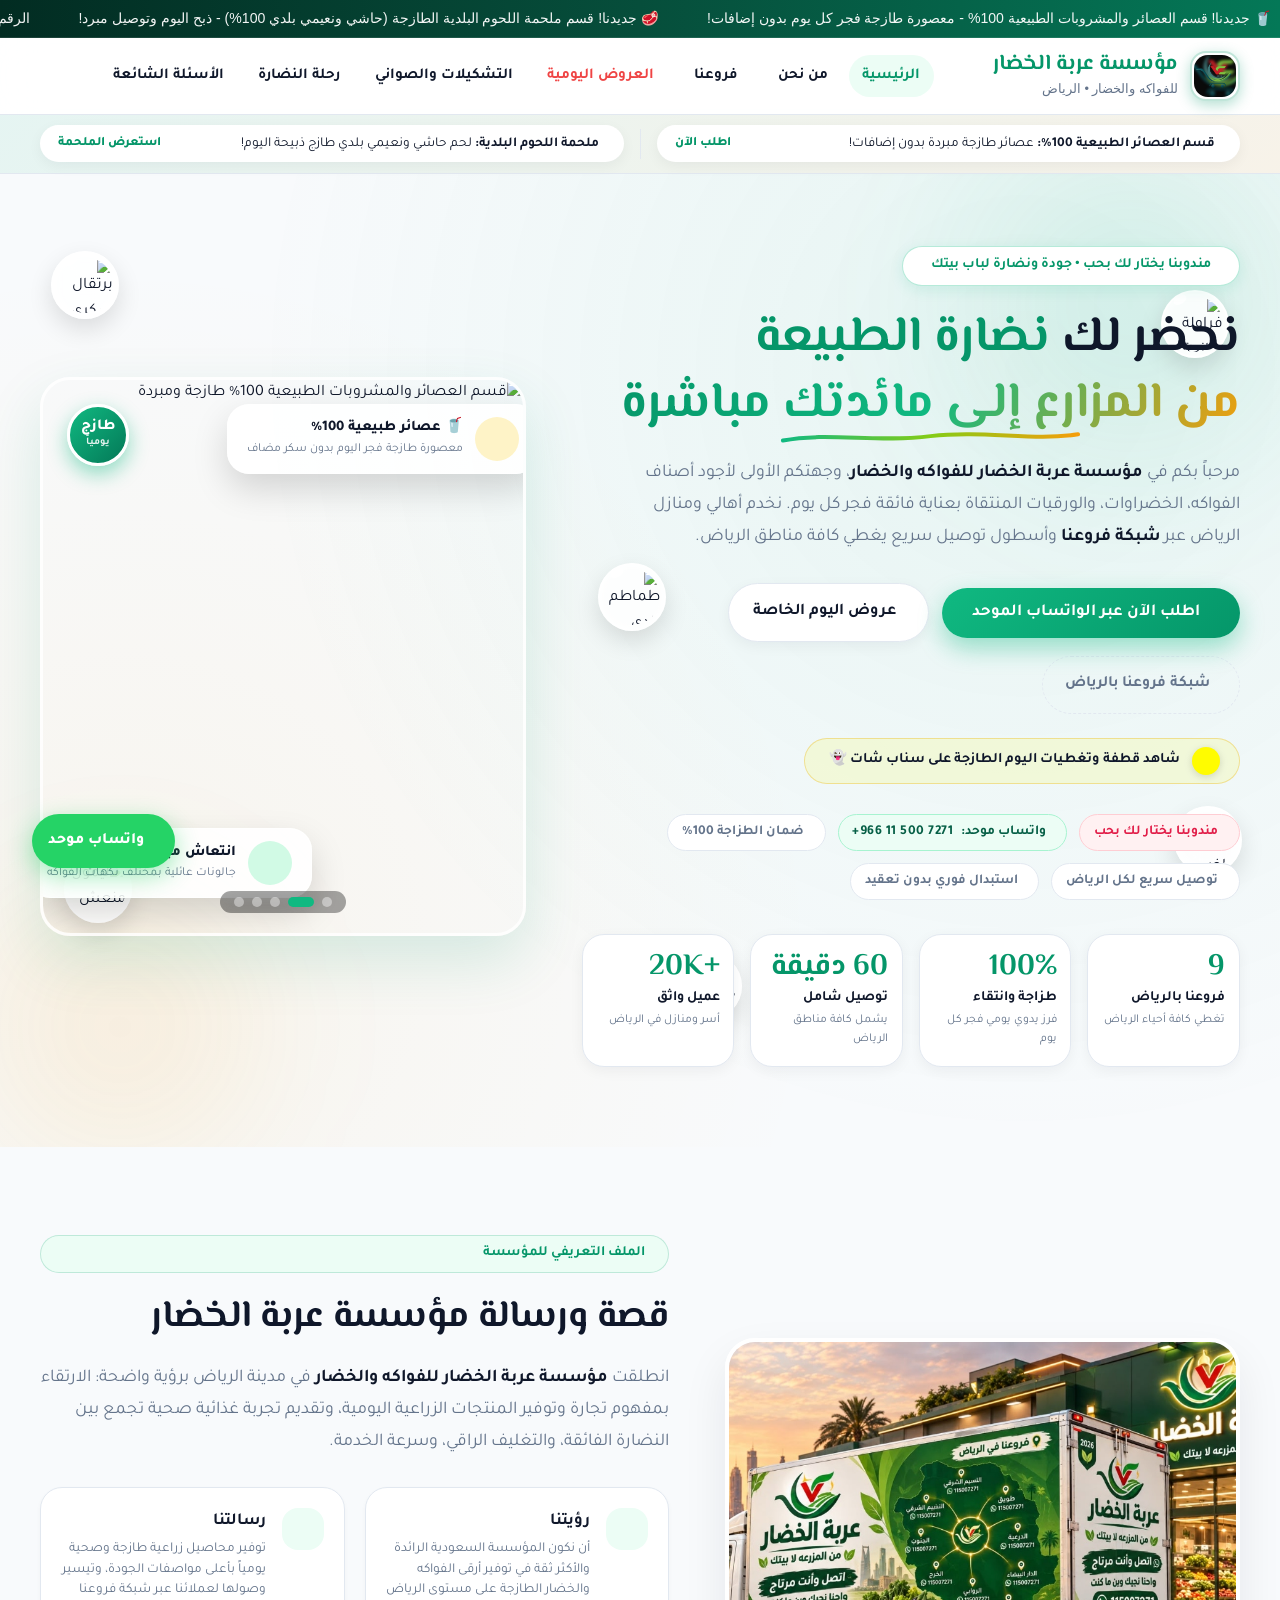
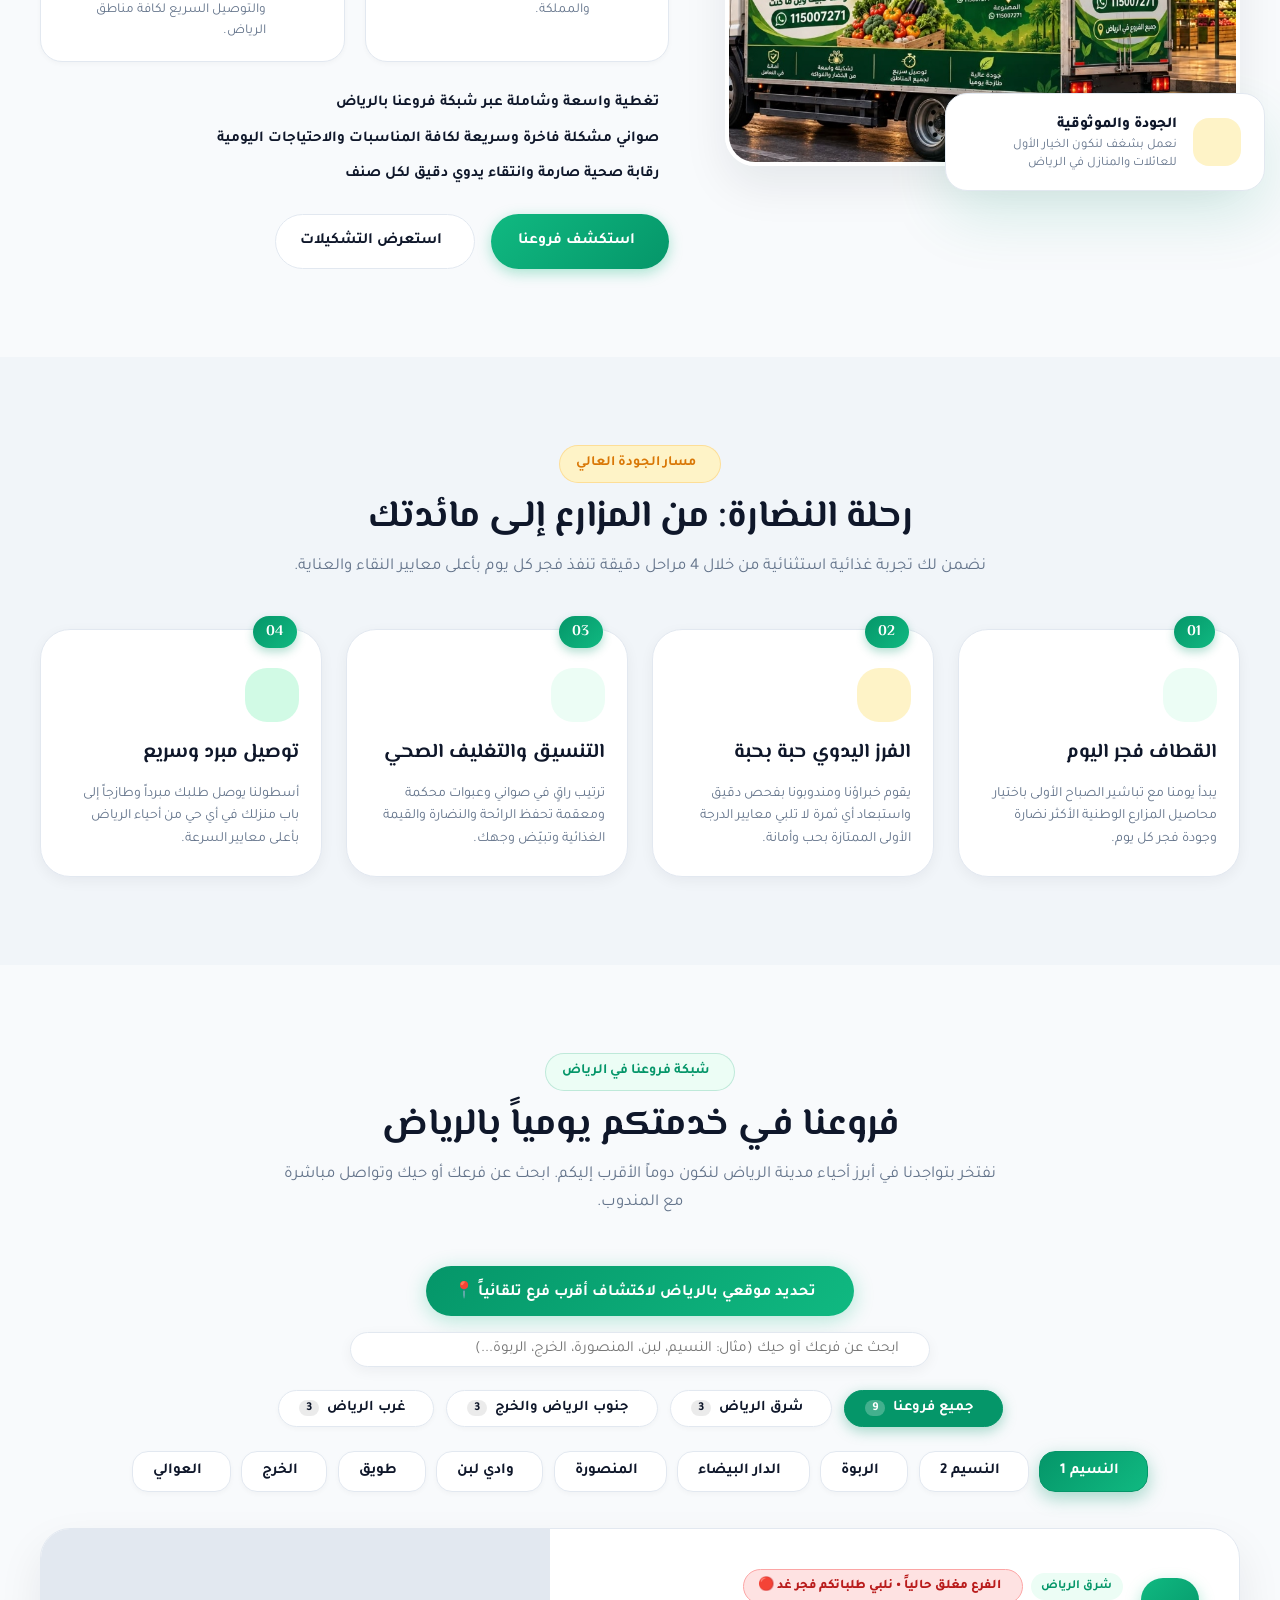
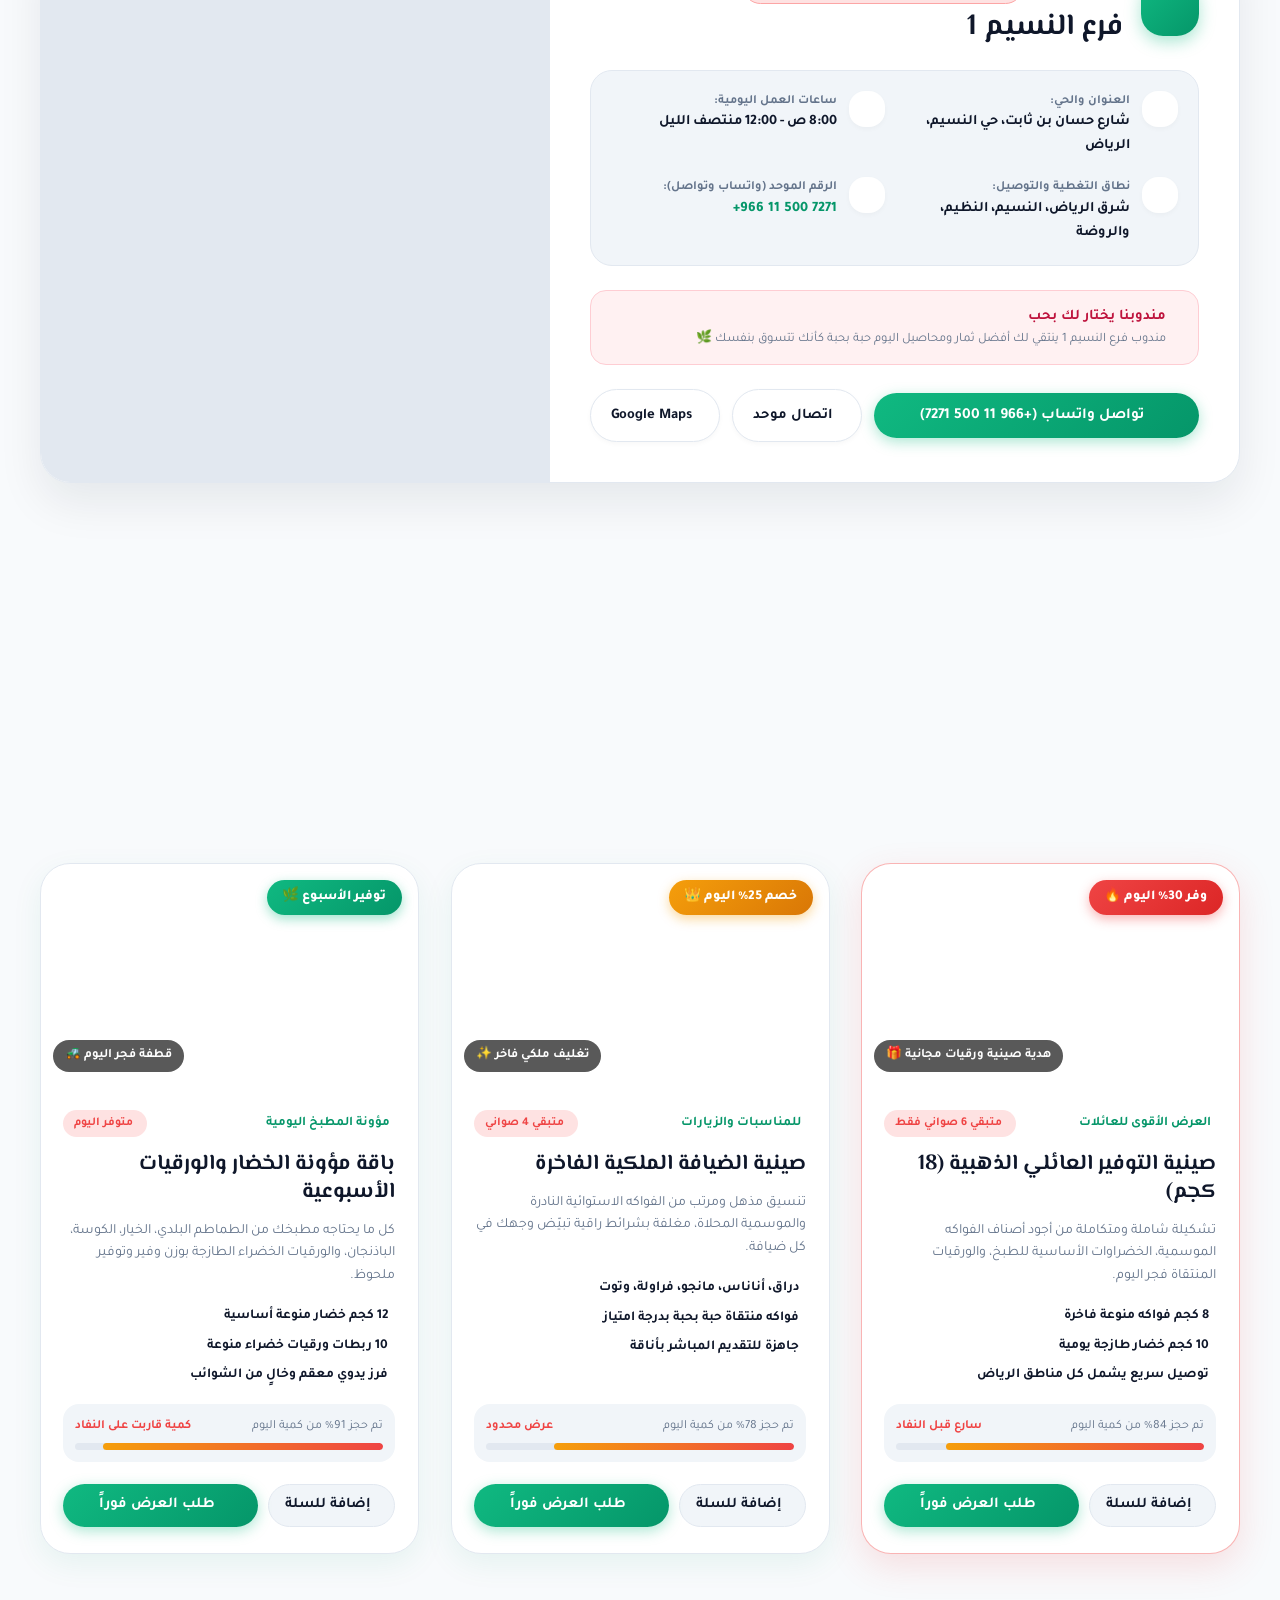
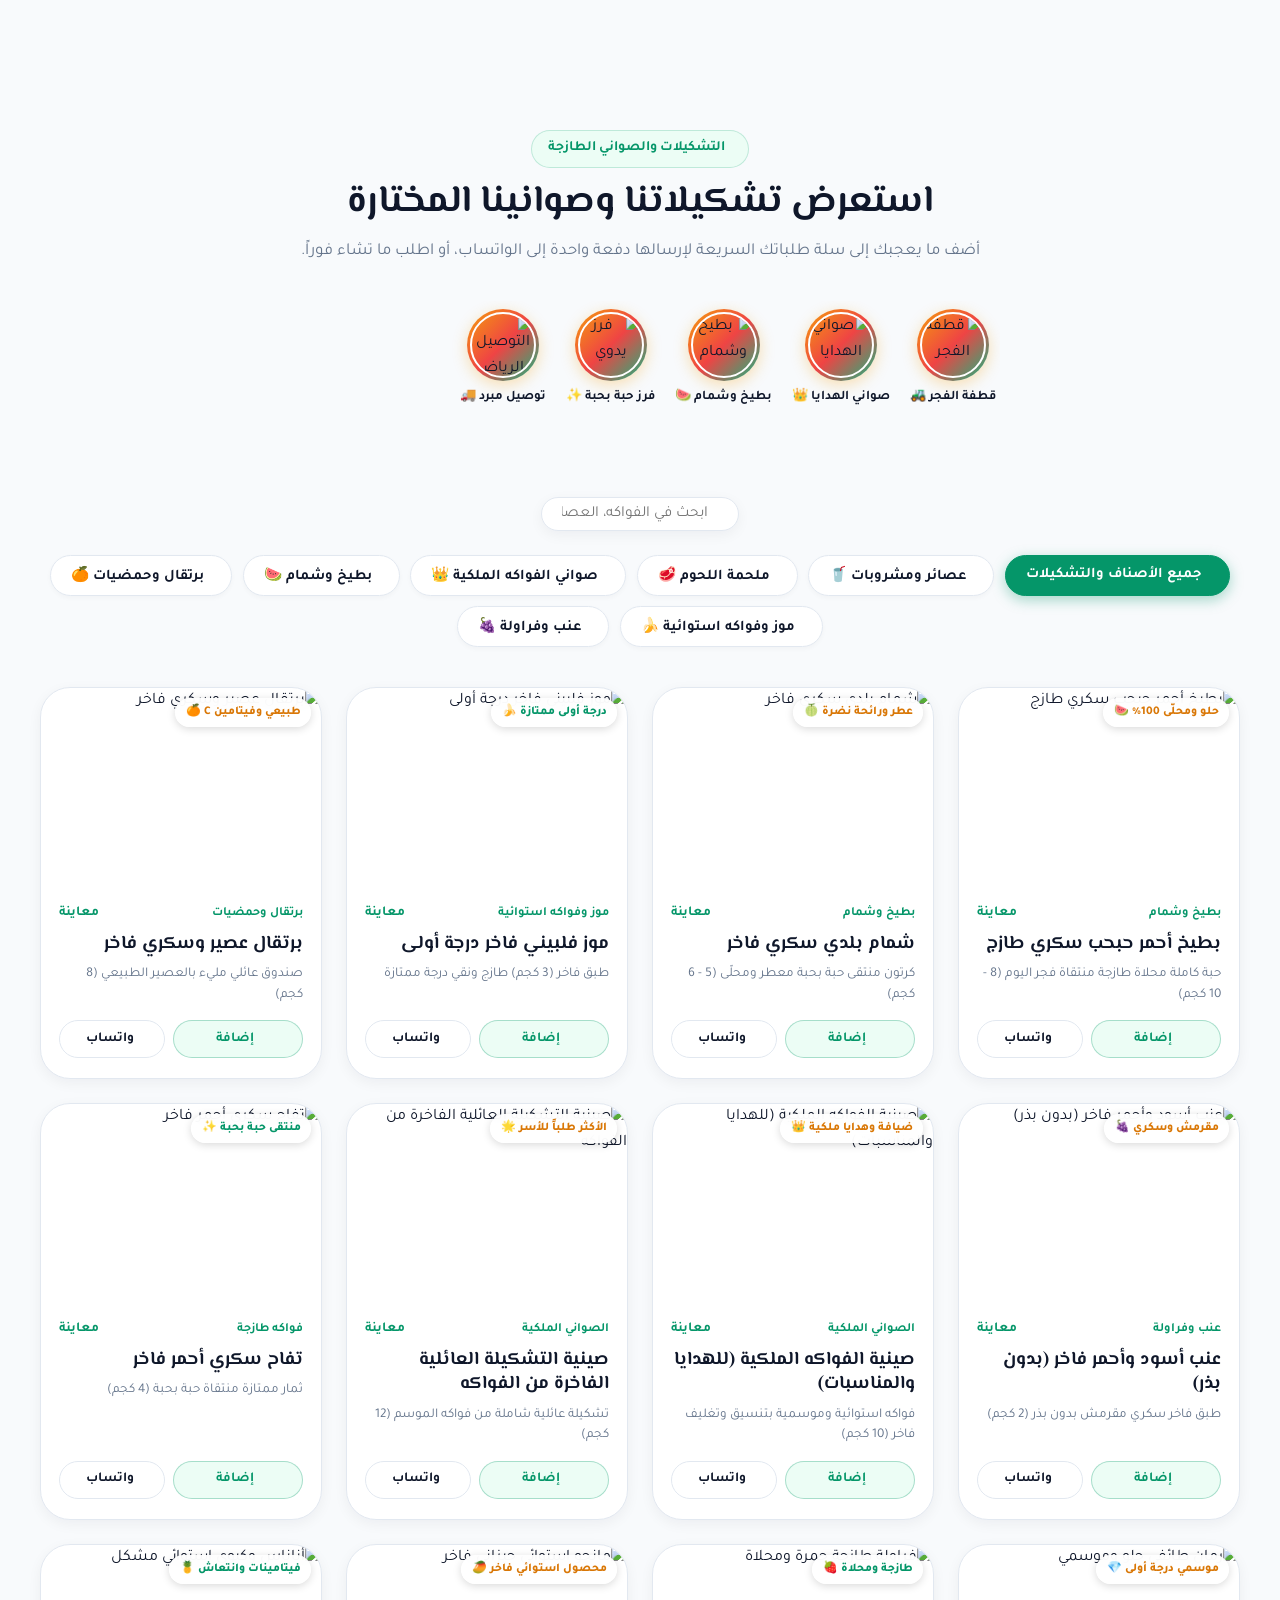
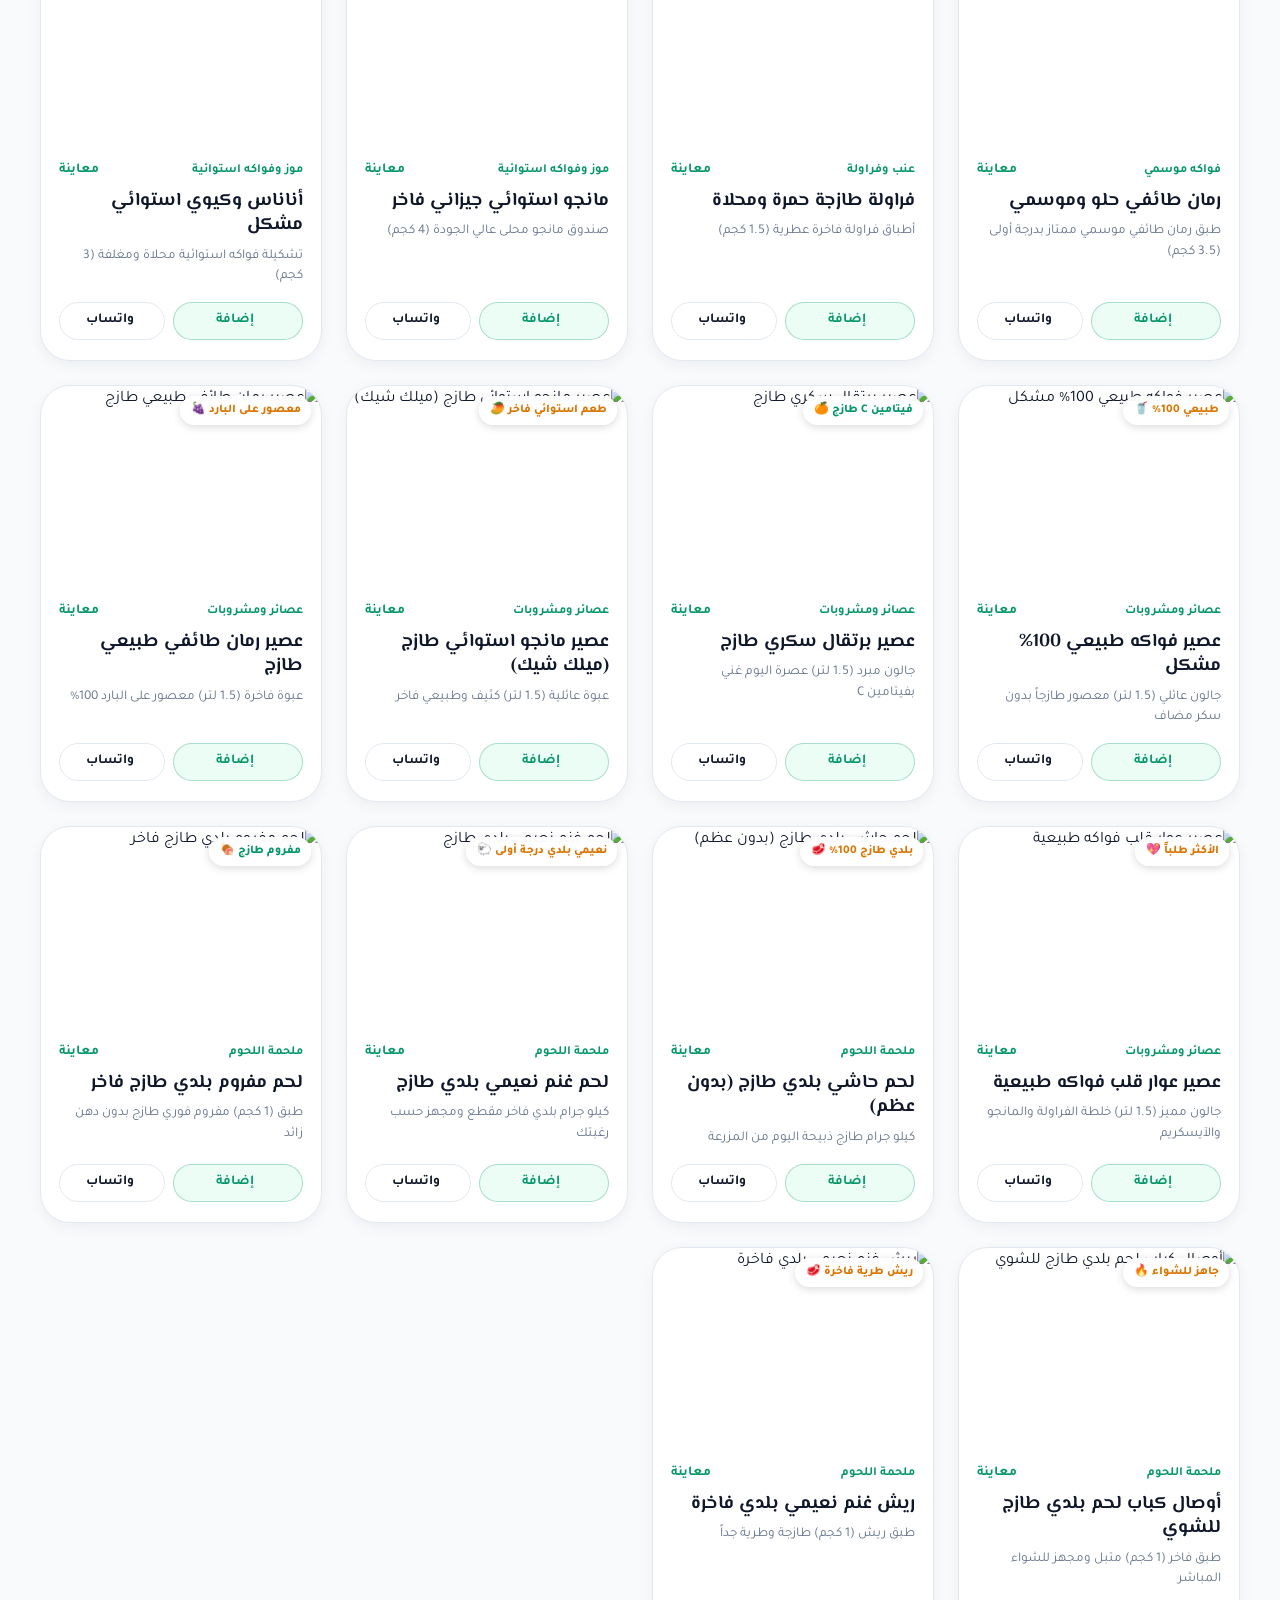
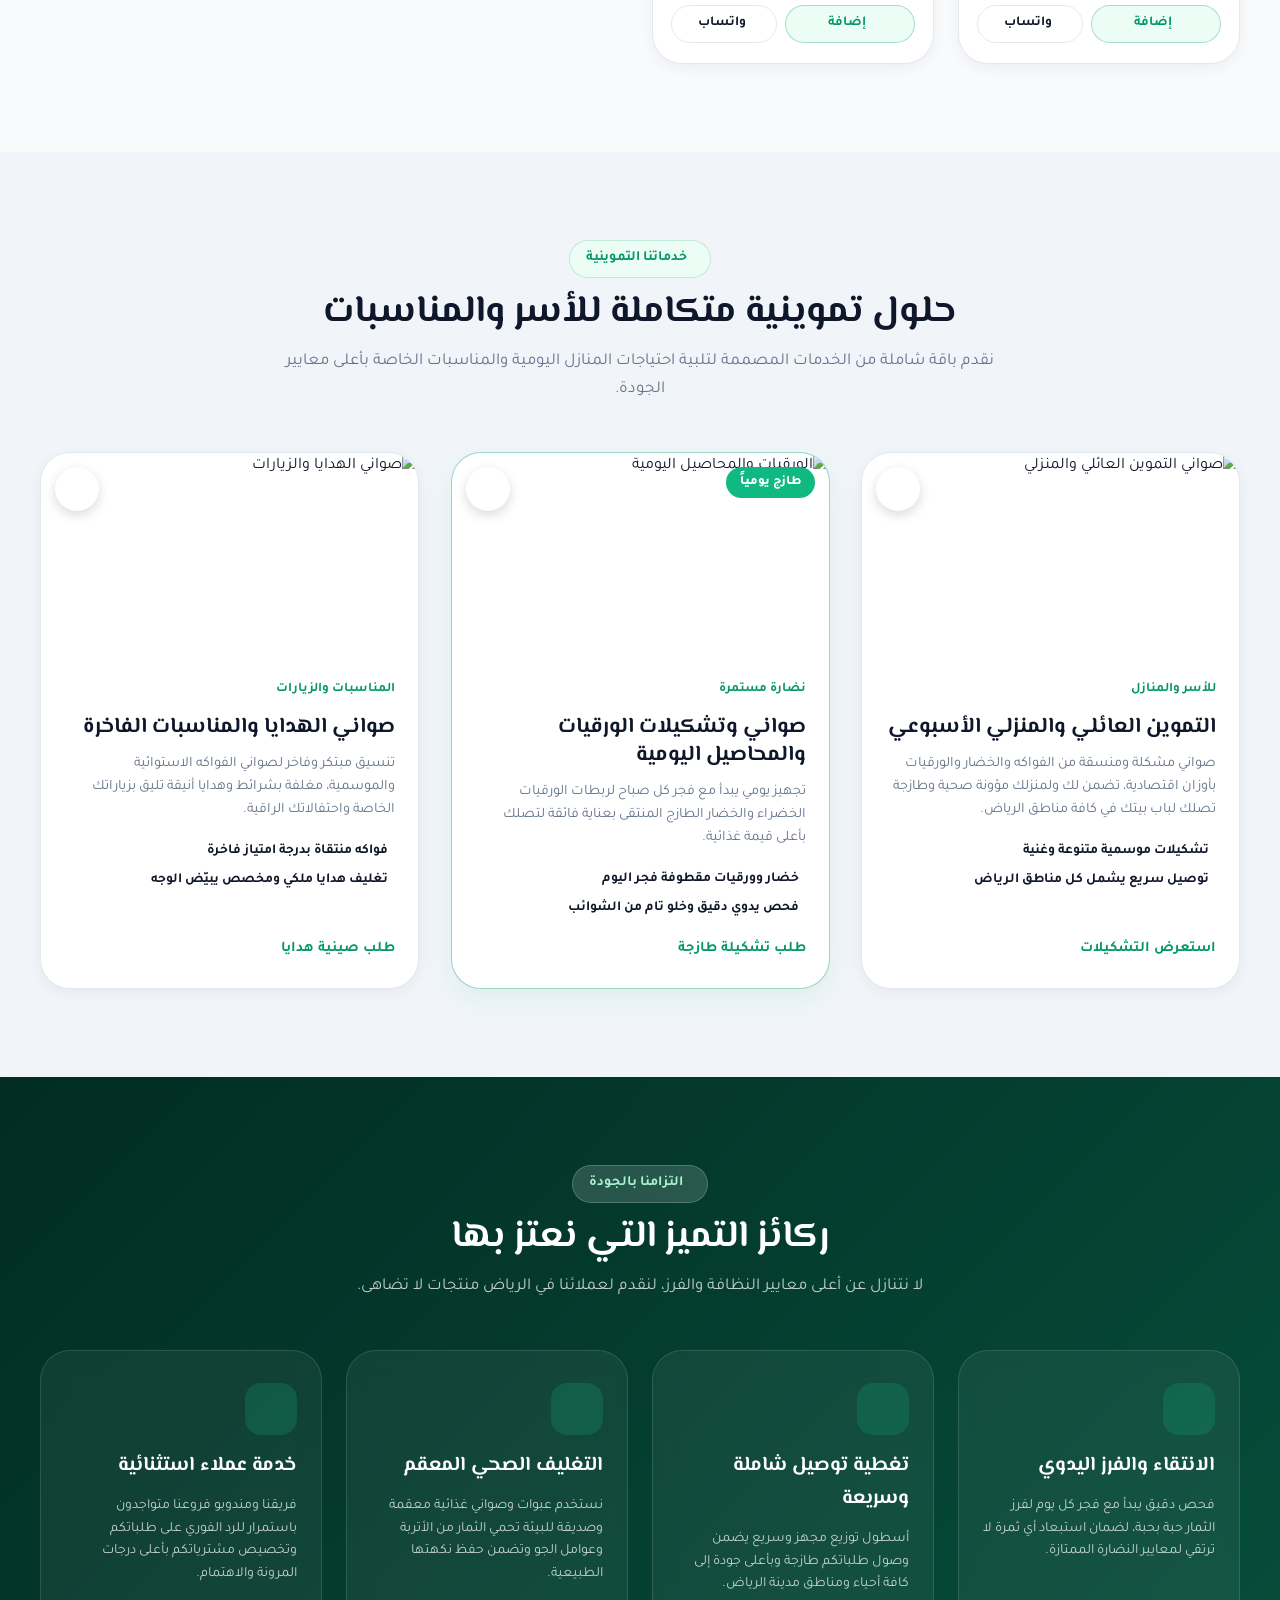
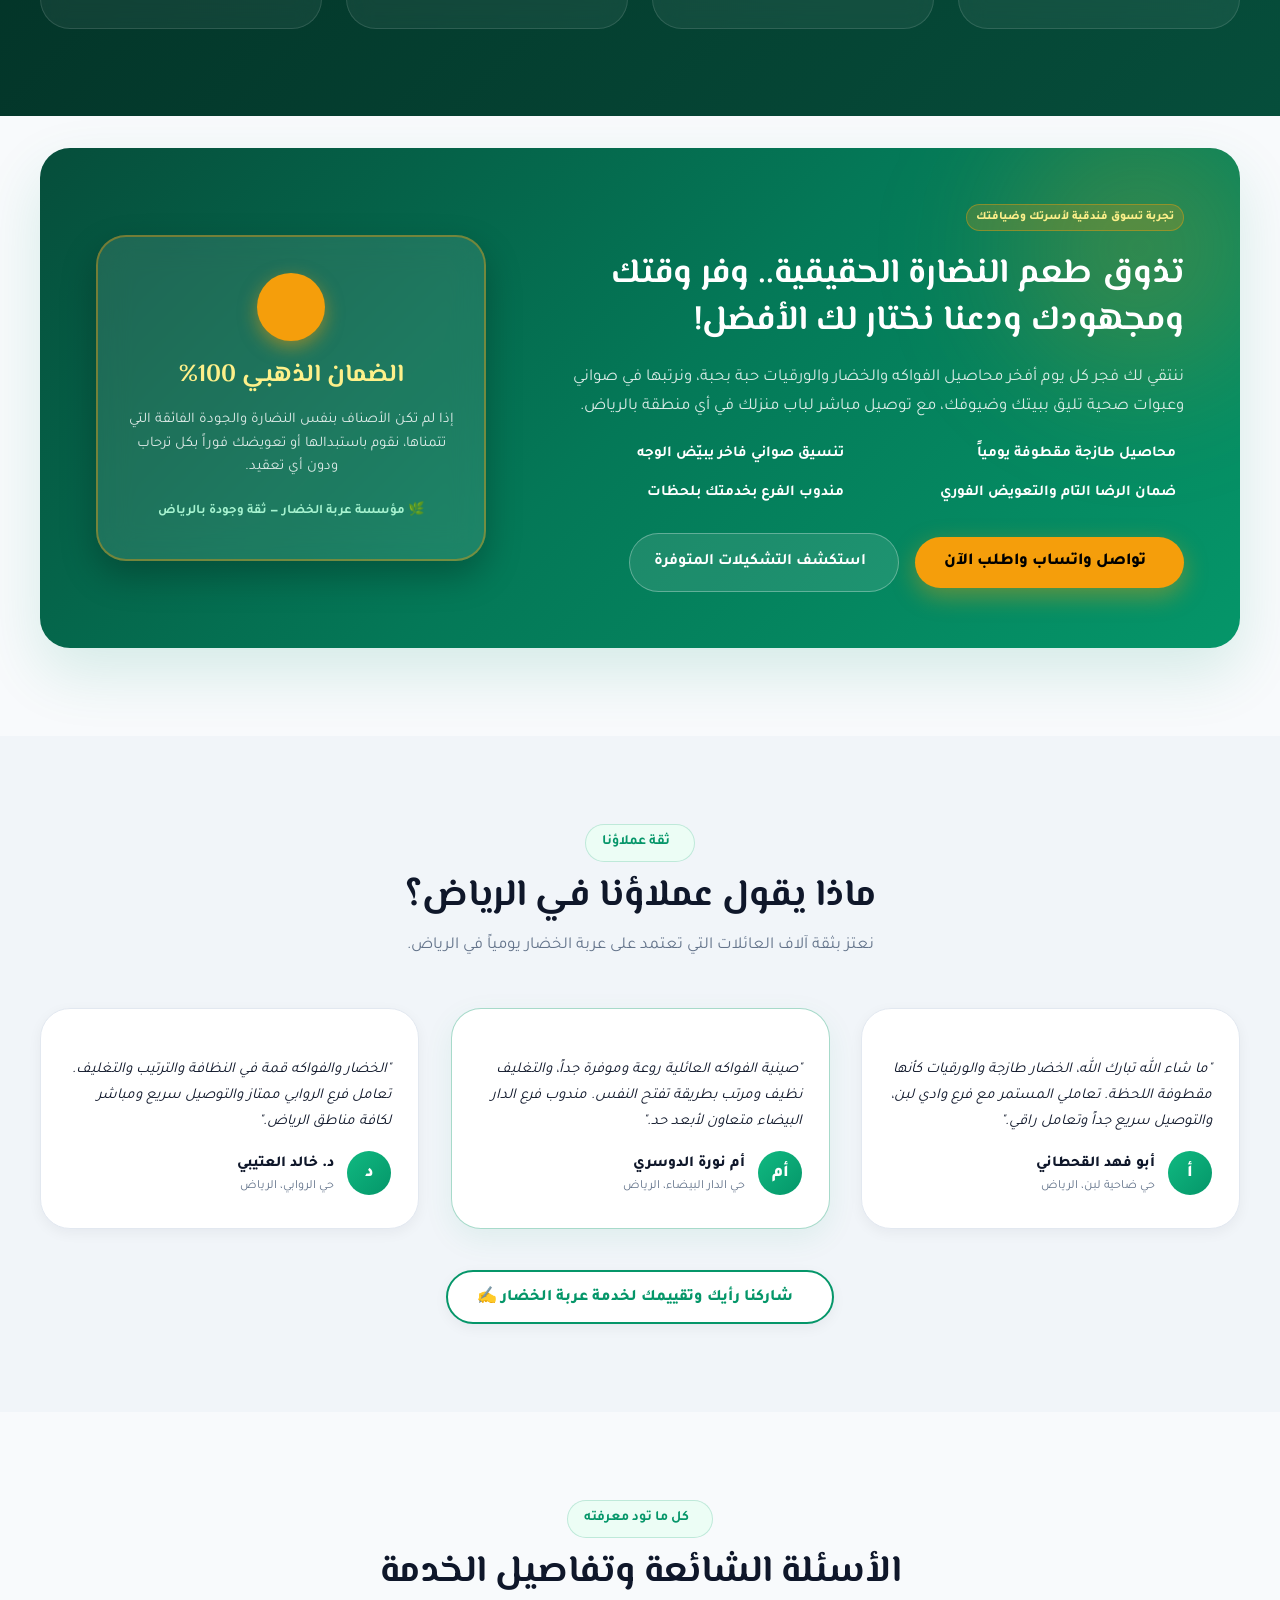
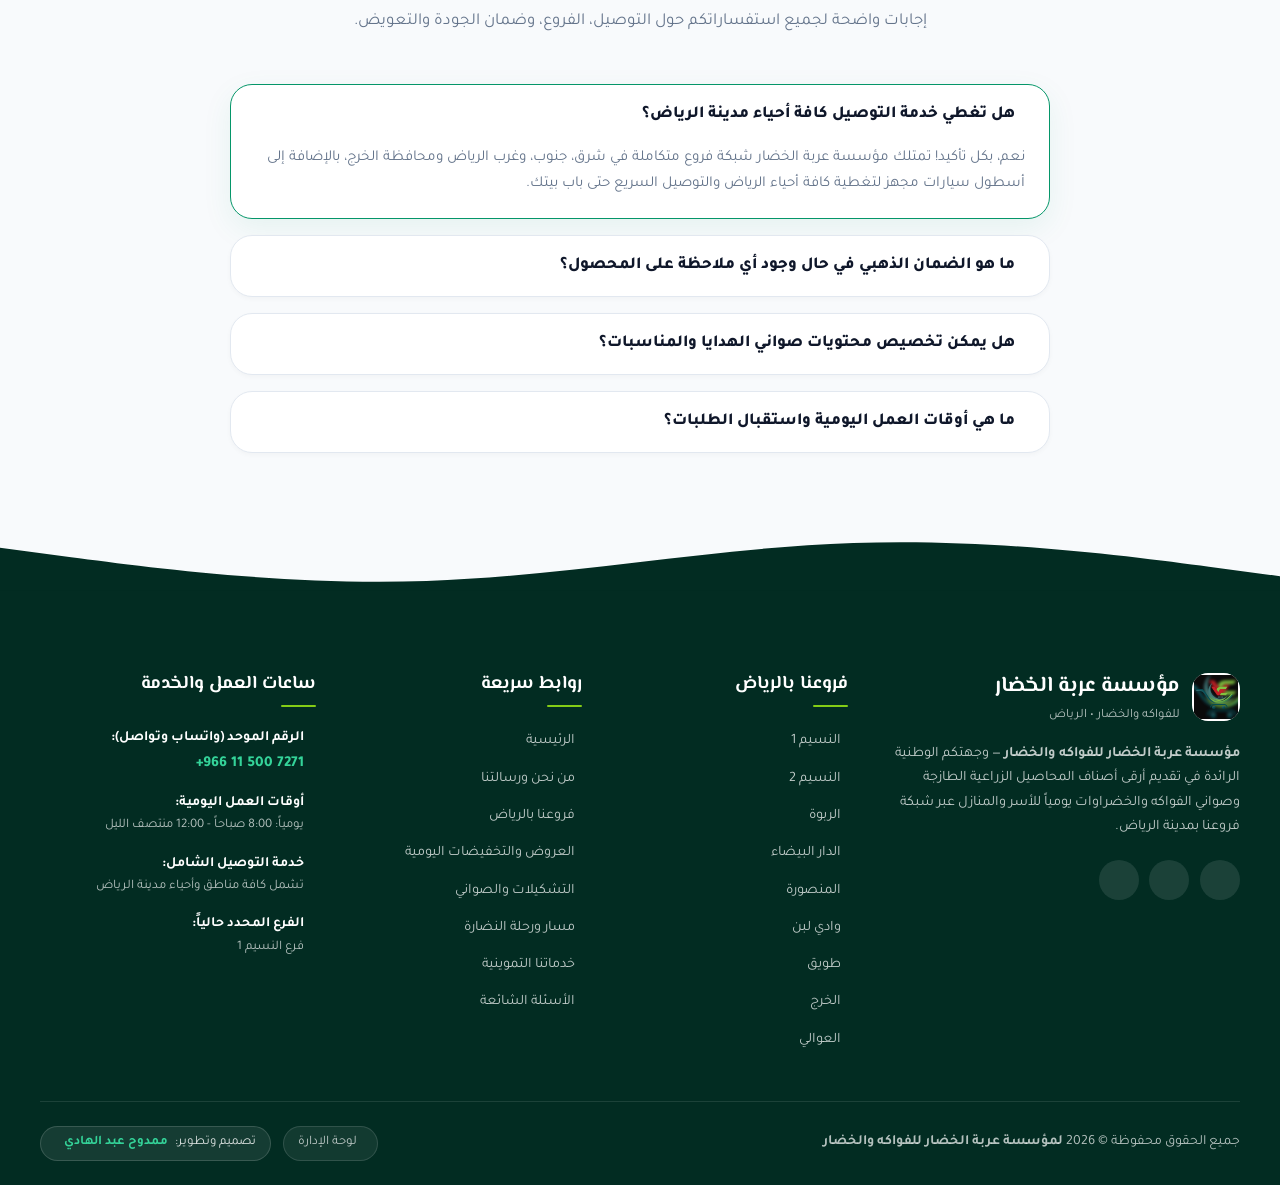
==== commit d4dea1c7: "Add files via upload" ====
--- a/index.html
+++ b/index.html
@@ -7,6 +7,50 @@
   <meta name="description" content="الموقع التعريفي الرسمي لمؤسسة عربة الخضار للفواكه والخضار بالرياض. محاصيل زراعية طازجة يومياً من المزرعة لمائدتك، صواني عائلية فاخرة، وشبكة فروعنا المعتمدة بالرياض.">
   <meta name="keywords" content="عربة الخضار, فواكه وخضار الرياض, فروع عربة الخضار, خضار طازجة, صواني فواكه فاخرة, توصيل خضار الرياض">
   
+  <!-- SEO & Social Open Graph Meta Tags -->
+  <meta property="og:type" content="website">
+  <meta property="og:title" content="مؤسسة عربة الخضار للفواكه والخضار | فروعنا بالرياض">
+  <meta property="og:description" content="محاصيل زراعية طازجة يومياً من المزرعة لمائدتك، صواني عائلية فاخرة، وشبكة فروعنا المعتمدة بالرياض.">
+  <meta property="og:image" content="logo.jpg">
+  <meta name="twitter:card" content="summary_large_image">
+  <meta name="twitter:title" content="مؤسسة عربة الخضار للفواكه والخضار">
+  <meta name="twitter:description" content="أجود أصناف الخضراوات والفواكه الطازجة بالتوصيل السريع بكافة أحياء الرياض.">
+  
+  <!-- Structured Data / Schema.org (LocalBusiness & GroceryStore) -->
+  <script type="application/ld+json">
+  {
+    "@context": "https://schema.org",
+    "@type": "GroceryStore",
+    "name": "مؤسسة عربة الخضار للفواكه والخضار",
+    "image": "logo.jpg",
+    "telephone": "+966115007271",
+    "priceRange": "$$",
+    "address": {
+      "@type": "PostalAddress",
+      "addressLocality": "الرياض",
+      "addressCountry": "SA"
+    },
+    "geo": {
+      "@type": "GeoCoordinates",
+      "latitude": 24.7136,
+      "longitude": 46.6753
+    },
+    "url": "https://mmo-server.com",
+    "openingHoursSpecification": [
+      {
+        "@type": "OpeningHoursSpecification",
+        "dayOfWeek": ["Monday", "Tuesday", "Wednesday", "Thursday", "Friday", "Saturday", "Sunday"],
+        "opens": "08:00",
+        "closes": "00:00"
+      }
+    ],
+    "sameAs": [
+      "https://t.snapchat.com/V02trd5T",
+      "https://www.tiktok.com/@vege.table.cart"
+    ]
+  }
+  </script>
+
   <!-- Premium Fonts & Icons -->
   <link rel="preconnect" href="https://fonts.googleapis.com">
   <link rel="preconnect" href="https://fonts.gstatic.com" crossorigin>
@@ -71,24 +115,6 @@
 
         <!-- Header Actions -->
         <div class="header-actions">
-          
-          <!-- Quick Order Header Cart Button -->
-          <button class="btn-header-cart" id="headerCartBtn" onclick="toggleCartDrawer()" title="سلة الطلبات السريعة" aria-label="سلة الطلبات">
-            <i class="ri-shopping-basket-fill"></i>
-            <span class="header-cart-badge" id="headerCartCount">0</span>
-          </button>
-
-          <!-- Theme Toggle Button -->
-          <button class="btn-icon" id="themeToggleBtn" onclick="toggleTheme()" title="تغيير المظهر (ليلي / نهاري)" aria-label="تبديل الوضع">
-            <i class="ri-moon-fill" id="themeIcon"></i>
-          </button>
-
-          <!-- Quick WhatsApp Direct CTA -->
-          <button class="btn-header-cta" onclick="handleDirectContact()" title="تواصل عبر الواتساب الموحد: +966 11 500 7271">
-            <i class="ri-whatsapp-fill"></i>
-            <span>الرقم الموحد</span>
-          </button>
-
           <!-- Mobile Hamburger Toggle -->
           <button class="mobile-menu-toggle" id="mobileMenuBtn" onclick="toggleMobileMenu()" aria-label="فتح القائمة الرئيسية">
             <span></span>
@@ -100,6 +126,25 @@
       </div>
     </div>
   </header>
+
+  <!-- ==========================================
+       Site-Wide Promo Announcement Banner (العصائر واللحوم)
+       ========================================== -->
+  <div class="site-promo-banner" id="sitePromoBanner">
+    <div class="container promo-banner-inner">
+      <div class="promo-item glow-orange" onclick="filterCatalog('juices', document.querySelector('[data-category=juices]')); document.getElementById('products').scrollIntoView({behavior:'smooth'});" title="الانتقال إلى قسم العصائر">
+        <i class="ri-cup-fill promo-icon"></i>
+        <span class="promo-text"><strong>قسم العصائر الطبيعية 100%:</strong> عصائر طازجة مبردة بدون إضافات!</span>
+        <span class="promo-btn-arrow">اطلب الآن <i class="ri-arrow-left-line"></i></span>
+      </div>
+      <div class="promo-divider"></div>
+      <div class="promo-item glow-red" onclick="filterCatalog('meats', document.querySelector('[data-category=meats]')); document.getElementById('products').scrollIntoView({behavior:'smooth'});" title="الانتقال إلى قسم الملحمة">
+        <i class="ri-restaurant-fill promo-icon"></i>
+        <span class="promo-text"><strong>ملحمة اللحوم البلدية:</strong> لحم حاشي ونعيمي بلدي طازج ذبيحة اليوم!</span>
+        <span class="promo-btn-arrow">استعرض الملحمة <i class="ri-arrow-left-line"></i></span>
+      </div>
+    </div>
+  </div>
 
   <!-- Mobile Drawer Menu -->
   <div class="mobile-drawer-backdrop" id="mobileDrawerBackdrop" onclick="toggleMobileMenu()">
@@ -121,6 +166,8 @@
 
       <ul class="mobile-nav-list">
         <li><a href="#hero" onclick="toggleMobileMenu()"><i class="ri-home-5-line"></i> الرئيسية</a></li>
+        <li><a href="#products" onclick="filterCatalog('juices'); toggleMobileMenu();"><i class="ri-cup-line" style="color: #f59e0b;"></i> قسم العصائر الطبيعية 🥤 <span class="badge-new">جديد</span></a></li>
+        <li><a href="#products" onclick="filterCatalog('meats'); toggleMobileMenu();"><i class="ri-restaurant-line" style="color: #ef4444;"></i> ملحمة اللحوم البلدية 🥩 <span class="badge-new">جديد</span></a></li>
         <li><a href="#about" onclick="toggleMobileMenu()"><i class="ri-information-line"></i> من نحن ورسالتنا</a></li>
         <li><a href="#branches" onclick="toggleMobileMenu()"><i class="ri-map-pin-line"></i> فروعنا بالرياض</a></li>
         <li><a href="#deals" onclick="toggleMobileMenu()"><i class="ri-fire-line" style="color: #ef4444;"></i> العروض والتخفيضات اليومية</a></li>
@@ -306,29 +353,29 @@
             <!-- Dynamic Animated Slides Wrapper -->
             <div class="hero-slides-wrapper" id="heroSlidesWrapper">
               <div class="hero-slide active">
+                <img src="fresh_produce_hero.jpg" alt="تشكيلة كاملة فاخرة من الخضراوات والورقيات والفواكه الطازجة" class="hero-img" />
+              </div>
+              <div class="hero-slide">
+                <img src="https://images.unsplash.com/photo-1613478223719-2ab802602423?auto=format&fit=crop&w=1000&q=85" alt="قسم العصائر والمشروبات الطبيعية 100% طازجة ومبردة" class="hero-img" />
+              </div>
+              <div class="hero-slide">
+                <img src="https://images.unsplash.com/photo-1607623814075-e51df1bdc82f?auto=format&fit=crop&w=1000&q=85" alt="قسم ملحمة اللحوم البلدية الطازجة حاشي ونعيمي" class="hero-img" />
+              </div>
+              <div class="hero-slide">
                 <img src="https://images.unsplash.com/photo-1563565375-f3fdfdbefa83?auto=format&fit=crop&w=1000&q=85" alt="صينية فواكه مشكلة ومرتبة" class="hero-img" />
               </div>
               <div class="hero-slide">
-                <img src="https://images.unsplash.com/photo-1567306226416-28f0efdc88ce?auto=format&fit=crop&w=1000&q=85" alt="صينية فواكه استوائية وموسمية" class="hero-img" />
-              </div>
-              <div class="hero-slide">
-                <img src="https://images.unsplash.com/photo-1542838132-92c53300491e?auto=format&fit=crop&w=1000&q=85" alt="خضراوات ومحاصيل طازجة يومياً" class="hero-img" />
-              </div>
-              <div class="hero-slide">
-                <img src="https://images.unsplash.com/photo-1540420773420-3366772f4999?auto=format&fit=crop&w=1000&q=85" alt="ورقيات خضراء منتقاة فجر اليوم" class="hero-img" />
-              </div>
-              <div class="hero-slide">
-                <img src="https://images.unsplash.com/photo-1519996529931-28324d5a630e?auto=format&fit=crop&w=1000&q=85" alt="صواني هدايا ومناسبات فاخرة" class="hero-img" />
+                <img src="https://images.unsplash.com/photo-1587049352847-4a222e784d38?auto=format&fit=crop&w=1000&q=85" alt="بطيخ وشمام بلدي سكري طازج" class="hero-img" />
               </div>
             </div>
 
             <!-- Slide Navigation Indicators / Dots -->
             <div class="hero-carousel-dots" id="heroCarouselDots">
-              <span class="carousel-dot active" onclick="goToHeroSlide(0)" title="صينية فواكه مشكلة"></span>
-              <span class="carousel-dot" onclick="goToHeroSlide(1)" title="صواني فواكه استوائية"></span>
-              <span class="carousel-dot" onclick="goToHeroSlide(2)" title="محاصيل وخضار طازجة"></span>
-              <span class="carousel-dot" onclick="goToHeroSlide(3)" title="ورقيات خضراء يومية"></span>
-              <span class="carousel-dot" onclick="goToHeroSlide(4)" title="صواني مناسبات وهدايا"></span>
+              <span class="carousel-dot active" onclick="goToHeroSlide(0)" title="تشكيلة الفواكه والخضار والورقيات"></span>
+              <span class="carousel-dot" onclick="goToHeroSlide(1)" title="قسم العصائر الطبيعية 100%"></span>
+              <span class="carousel-dot" onclick="goToHeroSlide(2)" title="قسم ملحمة اللحوم البلدية"></span>
+              <span class="carousel-dot" onclick="goToHeroSlide(3)" title="صواني فواكه الهدايا والضيافة"></span>
+              <span class="carousel-dot" onclick="goToHeroSlide(4)" title="بطيخ وشمام سكري"></span>
             </div>
             
             <!-- Floating Badges Over Carousel (With Dynamic Rotating Phrases) -->
@@ -373,7 +420,7 @@
         <!-- About Media / Imagery Stack -->
         <div class="about-media-wrapper reveal-on-scroll">
           <div class="about-img-primary-wrap visual-card-3d">
-            <img src="https://images.unsplash.com/photo-1542838132-92c53300491e?auto=format&fit=crop&w=800&q=80" alt="فرز الخضار والفواكه الطازجة" class="about-primary-img" loading="lazy" />
+            <img src="truck.jpg" alt="أسطول توزيع وسيارة مؤسسة عربة الخضار بالرياض" class="about-primary-img" loading="lazy" />
           </div>
           <div class="about-experience-card animate-float-slow">
             <div class="exp-icon"><i class="ri-medal-fill"></i></div>
@@ -502,8 +549,17 @@
         </p>
       </div>
 
-      <!-- Live Branch Search Bar -->
+      <!-- Live Branch Search & GPS Locator Bar -->
       <div class="branch-search-wrapper reveal-on-scroll">
+        <div class="gps-locator-bar" style="margin-bottom: 1rem; text-align: center;">
+          <button class="btn-locate-me shine-effect" id="btnLocateMe" onclick="findClosestBranchByGPS()">
+            <i class="ri-radar-fill" style="color: #10b981; font-size: 1.2rem;"></i>
+            <span>تحديد موقعي بالرياض لاكتشاف أقرب فرع تلقائياً 📍</span>
+          </button>
+        </div>
+
+        <div class="closest-branch-card" id="closestBranchCard" style="display: none;"></div>
+
         <div class="branch-search-box">
           <i class="ri-search-2-line"></i>
           <input type="text" id="branchSearchInput" placeholder="ابحث عن فرعك أو حيك (مثال: النسيم، لبن، المنصورة، الخرج، الربوة...)" oninput="handleBranchSearch(this.value)" autocomplete="off">
@@ -595,6 +651,46 @@
         <p class="section-subheading">
           أضف ما يعجبك إلى سلة طلباتك السريعة لإرسالها دفعة واحدة إلى الواتساب، أو اطلب ما تشاء فوراً.
         </p>
+
+        <!-- Live Daily Stories Bar (Snapchat / Instagram Style) -->
+        <div class="stories-bar-wrapper">
+          <div class="stories-scroll-container">
+            <div class="story-circle-item" onclick="openStoryModal(0)">
+              <div class="story-ring">
+                <img src="https://images.unsplash.com/photo-1618160702438-9b02ab6515c9?auto=format&fit=crop&w=200&q=80" alt="قطفة الفجر" />
+              </div>
+              <span>قطفة الفجر 🚜</span>
+            </div>
+
+            <div class="story-circle-item" onclick="openStoryModal(1)">
+              <div class="story-ring">
+                <img src="https://images.unsplash.com/photo-1563565375-f3fdfdbefa83?auto=format&fit=crop&w=200&q=80" alt="صواني الهدايا" />
+              </div>
+              <span>صواني الهدايا 👑</span>
+            </div>
+
+            <div class="story-circle-item" onclick="openStoryModal(2)">
+              <div class="story-ring">
+                <img src="https://images.unsplash.com/photo-1587049352847-4a222e784d38?auto=format&fit=crop&w=200&q=80" alt="بطيخ وشمام" />
+              </div>
+              <span>بطيخ وشمام 🍉</span>
+            </div>
+
+            <div class="story-circle-item" onclick="openStoryModal(3)">
+              <div class="story-ring">
+                <img src="https://images.unsplash.com/photo-1567306226416-28f0efdc88ce?auto=format&fit=crop&w=200&q=80" alt="فرز يدوي" />
+              </div>
+              <span>فرز حبة بحبة ✨</span>
+            </div>
+
+            <div class="story-circle-item" onclick="openStoryModal(4)">
+              <div class="story-ring">
+                <img src="https://images.unsplash.com/photo-1550258987-190a2d41a8ba?auto=format&fit=crop&w=200&q=80" alt="التوصيل بالرياض" />
+              </div>
+              <span>توصيل مبرد 🚚</span>
+            </div>
+          </div>
+        </div>
       </div>
 
       <!-- Live Search & Categories Filter Bar -->
@@ -603,7 +699,7 @@
         <!-- Live Produce Search Input -->
         <div class="produce-search-box">
           <i class="ri-search-line"></i>
-          <input type="text" id="produceSearchInput" placeholder="ابحث في الأصناف والصواني (مثال: صينية عائلية، تفاح، طماطم...)" oninput="handleProduceSearch(this.value)" autocomplete="off">
+          <input type="text" id="produceSearchInput" placeholder="ابحث في الفواكه، العصائر، اللحوم، الصواني (مثال: بطيخ، عصير برتقال، لحم حاشي، كباب...)" oninput="handleProduceSearch(this.value)" autocomplete="off">
           <button class="clear-search-btn" id="clearProduceSearchBtn" onclick="clearProduceSearch()" style="display:none;" title="مسح البحث">
             <i class="ri-close-circle-fill"></i>
           </button>
@@ -612,19 +708,28 @@
         <!-- Categories Filter Tabs -->
         <div class="category-buttons-group" id="produceCategoryTabs">
           <button class="cat-pill active" data-category="all" onclick="filterCatalog('all', this)">
-            <i class="ri-apps-2-line"></i> جميع التشكيلات
+            <i class="ri-apps-2-line"></i> جميع الأصناف والتشكيلات
+          </button>
+          <button class="cat-pill" data-category="juices" onclick="filterCatalog('juices', this)">
+            <i class="ri-cup-line"></i> عصائر ومشروبات 🥤
+          </button>
+          <button class="cat-pill" data-category="meats" onclick="filterCatalog('meats', this)">
+            <i class="ri-restaurant-line"></i> ملحمة اللحوم 🥩
           </button>
           <button class="cat-pill" data-category="baskets" onclick="filterCatalog('baskets', this)">
-            <i class="ri-gift-line"></i> الصواني المشكلة
-          </button>
-          <button class="cat-pill" data-category="fruits" onclick="filterCatalog('fruits', this)">
-            <i class="ri-apple-line"></i> الفواكه الطازجة
-          </button>
-          <button class="cat-pill" data-category="vegetables" onclick="filterCatalog('vegetables', this)">
-            <i class="ri-plant-line"></i> الخضراوات اليومية
-          </button>
-          <button class="cat-pill" data-category="greens" onclick="filterCatalog('greens', this)">
-            <i class="ri-leaf-line"></i> الورقيات الخضراء
+            <i class="ri-gift-line"></i> صواني الفواكه الملكية 👑
+          </button>
+          <button class="cat-pill" data-category="melons" onclick="filterCatalog('melons', this)">
+            <i class="ri-sun-line"></i> بطيخ وشمام 🍉
+          </button>
+          <button class="cat-pill" data-category="citrus" onclick="filterCatalog('citrus', this)">
+            <i class="ri-sun-fill"></i> برتقال وحمضيات 🍊
+          </button>
+          <button class="cat-pill" data-category="tropical" onclick="filterCatalog('tropical', this)">
+            <i class="ri-plant-fill"></i> موز وفواكه استوائية 🍌
+          </button>
+          <button class="cat-pill" data-category="berries" onclick="filterCatalog('berries', this)">
+            <i class="ri-heart-fill"></i> عنب وفراولة 🍇
           </button>
         </div>
 
@@ -830,7 +935,7 @@
         <p class="section-subheading">نعتز بثقة آلاف العائلات التي تعتمد على عربة الخضار يومياً في الرياض.</p>
       </div>
 
-      <div class="reviews-modern-grid">
+      <div class="reviews-modern-grid" id="reviewsGrid">
         
         <div class="review-quote-card reveal-on-scroll card-hover-lift">
           <div class="review-rating-stars">
@@ -874,6 +979,13 @@
           </div>
         </div>
 
+      </div>
+
+      <!-- Add Review CTA Button -->
+      <div style="text-align: center; margin-top: 2.5rem;">
+        <button class="btn-add-review shine-effect" onclick="openAddReviewModal()">
+          <i class="ri-edit-box-line"></i> شاركنا رأيك وتقييمك لخدمة عربة الخضار ✍️
+        </button>
       </div>
 
     </div>
@@ -981,6 +1093,9 @@
         </select>
       </div>
 
+      <!-- Smart Free Delivery Progress Bar -->
+      <div class="cart-free-delivery-box" id="freeDeliveryBar"></div>
+
       <!-- Cart Items List -->
       <div class="cart-items-body" id="cartItemsBody">
         <!-- Rendered dynamically by app.js -->
@@ -988,6 +1103,20 @@
 
       <!-- Cart Footer & Send Action -->
       <div class="cart-drawer-footer">
+        
+        <!-- Send as a Gift Panel -->
+        <div class="cart-gift-box">
+          <label class="cart-gift-checkbox-label">
+            <input type="checkbox" id="cartIsGiftCheckbox" onchange="toggleGiftCardOptions()" />
+            <span>🎁 أرسل هذا الطلب كهدية شخصية لأهلك أو أصدقائك بالرياض</span>
+          </label>
+          <div class="cart-gift-inputs-panel" id="cartGiftPanel" style="display: none;">
+            <input type="text" id="giftSenderName" class="cart-gift-input" placeholder="اسم المُهدي (أنت)" />
+            <input type="text" id="giftRecipientName" class="cart-gift-input" placeholder="اسم المهدى إليه (المستلم بالرياض)" />
+            <textarea id="giftMessageText" class="cart-gift-textarea" placeholder="اكتب كرت التهنئة والرسالة الشخصية..." rows="2"></textarea>
+          </div>
+        </div>
+
         <div class="cart-summary-row">
           <span>إجمالي الأصناف:</span>
           <strong id="cartTotalItemsCount">0 أصناف</strong>
@@ -1161,6 +1290,105 @@
     </div>
   </footer>
 
+  <!-- Quick View Product Details Modal -->
+  <div class="modal-backdrop" id="quickViewModal" onclick="closeQuickViewModal()">
+    <div class="modal-dialog quick-view-dialog" onclick="event.stopPropagation()">
+      <button class="modal-close-btn" onclick="closeQuickViewModal()" aria-label="إغلاق">
+        <i class="ri-close-line"></i>
+      </button>
+      <div class="quick-view-content" id="quickViewContent">
+        <!-- Rendered dynamically by app.js -->
+      </div>
+    </div>
+  </div>
+
+  <!-- Add Customer Review Modal -->
+  <div class="modal-backdrop" id="addReviewModal" onclick="closeAddReviewModal()">
+    <div class="modal-dialog add-review-dialog" onclick="event.stopPropagation()">
+      <div class="modal-header">
+        <h3><i class="ri-edit-box-line" style="color: var(--primary);"></i> إضافة تقييم وملاحظة جديد</h3>
+        <button class="modal-close-btn" onclick="closeAddReviewModal()" aria-label="إغلاق">
+          <i class="ri-close-line"></i>
+        </button>
+      </div>
+      <form onsubmit="submitCustomerReview(event)" class="review-modal-form">
+        <div class="form-group">
+          <label for="reviewAuthorName">الاسم الكريم <span class="req">*</span></label>
+          <input type="text" id="reviewAuthorName" class="form-control" placeholder="مثال: أبو فهد القحطاني" required />
+        </div>
+        <div class="form-group">
+          <label for="reviewAuthorDistrict">الحي / الفرع في الرياض <span class="req">*</span></label>
+          <input type="text" id="reviewAuthorDistrict" class="form-control" placeholder="مثال: حي وادي لبن، الرياض" required />
+        </div>
+        <div class="form-group">
+          <label for="reviewRatingSelect">التقييم:</label>
+          <select id="reviewRatingSelect" class="form-control">
+            <option value="5">⭐⭐⭐⭐⭐ ممتاز جدًا (5/5)</option>
+            <option value="4">⭐⭐⭐⭐ رائع (4/5)</option>
+            <option value="3">⭐⭐⭐ جيد (3/5)</option>
+          </select>
+        </div>
+        <div class="form-group">
+          <label for="reviewText">رأيك وتجربتك <span class="req">*</span></label>
+          <textarea id="reviewText" class="form-control" rows="4" placeholder="اكتب ملاحظتك ورأيك في النضارة والسرعة والتعامل..." required></textarea>
+        </div>
+        <button type="submit" class="btn-submit-review shine-effect">
+          <i class="ri-send-plane-fill"></i> إرسال التقييم
+        </button>
+      </form>
+    </div>
+  </div>
+
+  <!-- Fullscreen Snapchat / Instagram Story Modal Lightbox -->
+  <div class="modal-backdrop story-modal-backdrop" id="storyModal" onclick="closeStoryModal()">
+    <div class="story-modal-card" onclick="event.stopPropagation()">
+      <div class="story-progress-bar">
+        <div class="story-progress-fill" id="storyProgressFill"></div>
+      </div>
+      
+      <div class="story-card-header">
+        <div class="story-author-profile">
+          <img id="storyAuthorAvatar" src="logo.jpg" alt="عربة الخضار" />
+          <div>
+            <strong id="storyTitle">قطفة الفجر اليوم</strong>
+            <small id="storyTime">تغطية حية • الرياض</small>
+          </div>
+        </div>
+        <button class="modal-close-btn story-close-btn" onclick="closeStoryModal()" aria-label="إغلاق">
+          <i class="ri-close-line"></i>
+        </button>
+      </div>
+
+      <div class="story-media-container">
+        <img id="storyMediaImg" src="" alt="قصة اليوم" />
+        <div class="story-caption-overlay" id="storyCaption">قطفة فجر اليوم طازجة من المزارع الوطنية إلى مائدتك مباشر!</div>
+      </div>
+
+      <div class="story-card-footer">
+        <button class="btn-primary shine-effect" style="width: 100%; border-radius: 12px;" onclick="sendStoryWhatsApp()">
+          <i class="ri-whatsapp-fill"></i> طلب هذا المنتج الفاخر فوراً عبر الواتساب
+        </button>
+      </div>
+    </div>
+  </div>
+
+  <!-- Mobile Sticky Bottom Quick Action Bar -->
+  <div class="mobile-sticky-bar" id="mobileStickyBar">
+    <button class="mobile-sticky-btn call-btn" onclick="callCurrentBranch()">
+      <i class="ri-phone-fill"></i>
+      <span>اتصال موحد</span>
+    </button>
+    <button class="mobile-sticky-btn cart-btn" onclick="toggleCartDrawer()">
+      <i class="ri-shopping-basket-fill"></i>
+      <span>السلة السريعة</span>
+      <span class="mobile-cart-badge" id="mobileNavCartCount">0</span>
+    </button>
+    <button class="mobile-sticky-btn whatsapp-btn shine-effect" onclick="handleDirectContact()">
+      <i class="ri-whatsapp-fill"></i>
+      <span>طلب واتساب</span>
+    </button>
+  </div>
+
   <!-- Application JavaScript -->
   <script src="app.js"></script>
 </body>
--- a/styles.css
+++ b/styles.css
@@ -4048,3 +4048,894 @@
   border-color: rgba(16, 185, 129, 0.35) !important;
   color: #34d399 !important;
 }
+
+/* ==========================================
+   GPS Location Finder & Smart Branch Styles
+   ========================================== */
+.btn-locate-me {
+  display: inline-flex;
+  align-items: center;
+  gap: 0.65rem;
+  background: linear-gradient(135deg, #059669 0%, #10b981 100%);
+  color: #ffffff;
+  border: none;
+  padding: 0.85rem 1.75rem;
+  border-radius: var(--radius-full);
+  font-family: var(--font-main);
+  font-weight: 700;
+  font-size: 1rem;
+  cursor: pointer;
+  box-shadow: 0 4px 20px rgba(16, 185, 129, 0.3);
+  transition: transform 0.25s ease, box-shadow 0.25s ease;
+}
+
+.btn-locate-me:hover {
+  transform: translateY(-2px) scale(1.02);
+  box-shadow: 0 8px 30px rgba(16, 185, 129, 0.45);
+}
+
+.closest-branch-card {
+  background: linear-gradient(135deg, rgba(16, 185, 129, 0.08) 0%, rgba(245, 158, 11, 0.08) 100%);
+  border: 2px solid var(--primary);
+  border-radius: var(--radius-md);
+  padding: 1.25rem 1.5rem;
+  margin-bottom: 1.5rem;
+  display: flex;
+  align-items: center;
+  justify-content: space-between;
+  gap: 1rem;
+  flex-wrap: wrap;
+  animation: fadeInDown 0.4s ease forwards;
+}
+
+.closest-branch-info strong {
+  font-size: 1.15rem;
+  color: var(--primary);
+  display: block;
+  margin-bottom: 0.25rem;
+}
+
+.closest-branch-info p {
+  font-size: 0.9rem;
+  color: var(--text-muted);
+}
+
+.closest-branch-actions {
+  display: flex;
+  gap: 0.5rem;
+}
+
+/* ==========================================
+   Generic Modal Backdrop & Dialog Styles
+   ========================================== */
+.modal-backdrop {
+  position: fixed;
+  top: 0;
+  left: 0;
+  width: 100%;
+  height: 100%;
+  background: rgba(9, 17, 30, 0.75);
+  backdrop-filter: blur(8px);
+  z-index: 99999;
+  display: flex;
+  align-items: center;
+  justify-content: center;
+  padding: 1rem;
+  opacity: 0;
+  visibility: hidden;
+  transition: opacity 0.3s ease, visibility 0.3s ease;
+}
+
+.modal-backdrop.active {
+  opacity: 1;
+  visibility: visible;
+}
+
+.modal-dialog {
+  background: var(--bg-card);
+  border-radius: var(--radius-lg);
+  box-shadow: var(--shadow-xl);
+  border: 1px solid var(--border-color);
+  width: 100%;
+  max-width: 580px;
+  max-height: 90vh;
+  overflow-y: auto;
+  position: relative;
+  transform: scale(0.92);
+  transition: transform 0.3s cubic-bezier(0.175, 0.885, 0.32, 1.275);
+}
+
+.modal-backdrop.active .modal-dialog {
+  transform: scale(1);
+}
+
+.modal-close-btn {
+  position: absolute;
+  top: 1rem;
+  left: 1rem;
+  background: var(--bg-card-subtle);
+  border: none;
+  width: 36px;
+  height: 36px;
+  border-radius: 50%;
+  color: var(--text-main);
+  display: flex;
+  align-items: center;
+  justify-content: center;
+  font-size: 1.3rem;
+  cursor: pointer;
+  z-index: 10;
+  transition: background 0.2s;
+}
+
+.modal-close-btn:hover {
+  background: #ef4444;
+  color: #ffffff;
+}
+
+.modal-header {
+  padding: 1.25rem 1.5rem;
+  border-bottom: 1px solid var(--border-color);
+  display: flex;
+  align-items: center;
+  justify-content: space-between;
+}
+
+.modal-header h3 {
+  font-family: var(--font-heading);
+  font-size: 1.25rem;
+  margin: 0;
+}
+
+/* ==========================================
+   Quick View Modal Specifics
+   ========================================== */
+.quick-view-grid {
+  display: grid;
+  grid-template-columns: 1fr 1fr;
+  gap: 1.5rem;
+  padding: 1.5rem;
+}
+
+@media (max-width: 640px) {
+  .quick-view-grid {
+    grid-template-columns: 1fr;
+  }
+}
+
+.quick-view-img-wrap {
+  width: 100%;
+  height: 220px;
+  border-radius: var(--radius-md);
+  overflow: hidden;
+  position: relative;
+}
+
+.quick-view-img-wrap img {
+  width: 100%;
+  height: 100%;
+  object-fit: cover;
+}
+
+.quick-view-details h3 {
+  font-family: var(--font-heading);
+  font-size: 1.35rem;
+  color: var(--text-main);
+  margin-bottom: 0.5rem;
+}
+
+.quick-view-tags {
+  display: flex;
+  gap: 0.4rem;
+  flex-wrap: wrap;
+  margin-bottom: 0.75rem;
+}
+
+.quick-tag-pill {
+  font-size: 0.78rem;
+  padding: 0.2rem 0.6rem;
+  border-radius: var(--radius-full);
+  font-weight: 700;
+
+  background: var(--primary-light);
+  color: var(--primary);
+}
+
+.quick-view-price {
+  font-size: 1.2rem;
+  font-weight: 800;
+  color: var(--primary);
+  margin-bottom: 0.75rem;
+}
+
+.quick-view-benefits {
+  font-size: 0.88rem;
+  color: var(--text-muted);
+  line-height: 1.6;
+  margin-bottom: 1.25rem;
+}
+
+.btn-add-review {
+  display: inline-flex;
+  align-items: center;
+  gap: 0.6rem;
+  background: var(--bg-card);
+  color: var(--primary);
+  border: 2px solid var(--primary);
+  padding: 0.85rem 1.8rem;
+  border-radius: var(--radius-full);
+  font-family: var(--font-main);
+  font-weight: 800;
+  font-size: 1rem;
+  cursor: pointer;
+  box-shadow: var(--shadow-sm);
+  transition: all 0.25s ease;
+}
+
+.btn-add-review:hover {
+  background: var(--primary);
+  color: #ffffff;
+  transform: translateY(-2px);
+  box-shadow: var(--shadow-md);
+}
+
+/* ==========================================
+   Snapchat / Instagram Live Stories Bar
+   ========================================== */
+.stories-bar-wrapper {
+  margin: 1.5rem 0 2rem 0;
+  width: 100%;
+}
+
+.stories-scroll-container {
+  display: flex;
+  align-items: center;
+  gap: 1.25rem;
+  overflow-x: auto;
+  padding: 0.5rem 0.25rem;
+  scroll-behavior: smooth;
+  -webkit-overflow-scrolling: touch;
+}
+
+.stories-scroll-container::-webkit-scrollbar {
+  height: 4px;
+}
+
+.stories-scroll-container::-webkit-scrollbar-thumb {
+  background: var(--border-color);
+  border-radius: var(--radius-full);
+}
+
+.story-circle-item {
+  display: flex;
+  flex-direction: column;
+  align-items: center;
+  gap: 0.4rem;
+  cursor: pointer;
+  flex-shrink: 0;
+  transition: transform 0.25s ease;
+}
+
+.story-circle-item:hover {
+  transform: translateY(-4px) scale(1.05);
+}
+
+.story-ring {
+  width: 72px;
+  height: 72px;
+  border-radius: 50%;
+  padding: 3px;
+  background: linear-gradient(135deg, #f59e0b, #ef4444, #10b981);
+  box-shadow: 0 4px 15px rgba(245, 158, 11, 0.3);
+}
+
+.story-ring img {
+  width: 100%;
+  height: 100%;
+  border-radius: 50%;
+  object-fit: cover;
+  border: 2px solid var(--bg-card);
+}
+
+.story-circle-item span {
+  font-size: 0.82rem;
+  font-weight: 700;
+  color: var(--text-main);
+}
+
+/* Story Lightbox Modal */
+.story-modal-card {
+  background: #09111e;
+  border-radius: var(--radius-lg);
+  width: 100%;
+  max-width: 420px;
+  overflow: hidden;
+  position: relative;
+  box-shadow: 0 25px 60px rgba(0,0,0,0.8);
+  display: flex;
+  flex-direction: column;
+}
+
+.story-progress-bar {
+  width: 100%;
+  height: 4px;
+  background: rgba(255,255,255,0.2);
+}
+
+.story-progress-fill {
+  height: 100%;
+  width: 0%;
+  background: var(--accent-gold);
+  transition: width 0.1s linear;
+}
+
+.story-card-header {
+  padding: 0.85rem 1rem;
+  display: flex;
+  align-items: center;
+  justify-content: space-between;
+  background: linear-gradient(to bottom, rgba(0,0,0,0.8), transparent);
+  position: absolute;
+  top: 4px;
+  left: 0;
+  right: 0;
+  z-index: 10;
+}
+
+.story-author-profile {
+  display: flex;
+  align-items: center;
+  gap: 0.65rem;
+}
+
+.story-author-profile img {
+  width: 36px;
+  height: 36px;
+  border-radius: 50%;
+  border: 2px solid var(--accent-gold);
+}
+
+.story-author-profile strong {
+  color: #ffffff;
+  font-size: 0.92rem;
+  display: block;
+}
+
+.story-author-profile small {
+  color: rgba(255,255,255,0.75);
+  font-size: 0.75rem;
+}
+
+.story-close-btn {
+  background: rgba(255,255,255,0.2) !important;
+  color: #ffffff !important;
+}
+
+.story-media-container {
+  height: 520px;
+  position: relative;
+  width: 100%;
+}
+
+.story-media-container img {
+  width: 100%;
+  height: 100%;
+  object-fit: cover;
+}
+
+.story-caption-overlay {
+  position: absolute;
+  bottom: 1rem;
+  left: 1rem;
+  right: 1rem;
+  background: rgba(9, 17, 30, 0.85);
+  backdrop-filter: blur(6px);
+  color: #ffffff;
+  padding: 0.85rem 1rem;
+  border-radius: var(--radius-md);
+  font-size: 0.9rem;
+  line-height: 1.5;
+  border-right: 4px solid var(--accent-gold);
+}
+
+.story-card-footer {
+  padding: 1rem;
+  background: #09111e;
+}
+
+/* ==========================================
+   Add Review Modal & Form Styling
+   ========================================== */
+.add-review-dialog {
+  max-width: 520px;
+  overflow: hidden;
+  border-radius: var(--radius-lg);
+  box-shadow: var(--shadow-xl);
+  background: var(--bg-card);
+}
+
+.review-modal-form {
+  padding: 1.75rem 1.5rem;
+  display: flex;
+  flex-direction: column;
+  gap: 1.2rem;
+}
+
+.review-modal-form .form-group {
+  display: flex;
+  flex-direction: column;
+  gap: 0.45rem;
+  margin: 0;
+  width: 100%;
+}
+
+.review-modal-form label {
+  display: block;
+  font-family: var(--font-main);
+  font-weight: 700;
+  font-size: 0.95rem;
+  color: var(--text-main);
+  text-align: right;
+}
+
+.review-modal-form label .req {
+  color: #ef4444;
+  margin-right: 0.2rem;
+}
+
+.review-modal-form .form-control {
+  width: 100%;
+  display: block;
+  box-sizing: border-box;
+  padding: 0.85rem 1.1rem;
+  font-family: var(--font-main);
+  font-size: 0.95rem;
+  color: var(--text-main);
+  background: var(--bg-card-subtle);
+  border: 1.5px solid var(--border-color);
+  border-radius: var(--radius-md);
+  transition: all 0.2s cubic-bezier(0.4, 0, 0.2, 1);
+  outline: none;
+}
+
+.review-modal-form select.form-control {
+  background-image: url("data:image/svg+xml,%3Csvg xmlns='http://www.w3.org/2000/svg' viewBox='0 0 24 24' fill='%2364748b'%3E%3Cpath d='M12 16L6 10H18L12 16Z'/%3E%3C/svg%3E");
+  background-repeat: no-repeat;
+  background-position: left 1rem center;
+  background-size: 1.2rem;
+  padding-left: 2.5rem;
+  cursor: pointer;
+}
+
+.review-modal-form textarea.form-control {
+  resize: vertical;
+  min-height: 110px;
+  line-height: 1.6;
+}
+
+.review-modal-form .form-control:focus {
+  background: var(--bg-card);
+  border-color: var(--primary);
+  box-shadow: 0 0 0 4px var(--primary-light);
+}
+
+.review-modal-form .form-control::placeholder {
+  color: var(--text-light);
+  font-size: 0.9rem;
+}
+
+.btn-submit-review {
+  display: flex;
+  align-items: center;
+  justify-content: center;
+  gap: 0.6rem;
+  width: 100%;
+  padding: 0.95rem 1.5rem;
+  margin-top: 0.5rem;
+  background: linear-gradient(135deg, #059669 0%, #10b981 100%);
+  color: #ffffff;
+  font-family: var(--font-main);
+  font-weight: 800;
+  font-size: 1.05rem;
+  border: none;
+  border-radius: var(--radius-md);
+  cursor: pointer;
+  box-shadow: 0 4px 15px rgba(16, 185, 129, 0.35);
+  transition: transform 0.2s ease, box-shadow 0.2s ease;
+}
+
+.btn-submit-review:hover {
+  transform: translateY(-2px);
+  box-shadow: 0 8px 25px rgba(16, 185, 129, 0.45);
+}
+
+/* ==========================================
+   Glassmorphism Toast Notifications
+   ========================================== */
+.toast-container {
+  position: fixed;
+  top: 100px;
+  left: 50%;
+  transform: translateX(-50%);
+  z-index: 999999;
+  display: flex;
+  flex-direction: column;
+  align-items: center;
+  gap: 0.75rem;
+  pointer-events: none;
+  width: max-content;
+  max-width: 90vw;
+}
+
+.toast-item {
+  pointer-events: auto;
+  background: var(--bg-glass-strong);
+  backdrop-filter: blur(14px);
+  -webkit-backdrop-filter: blur(14px);
+  border: 1.5px solid rgba(16, 185, 129, 0.4);
+  color: var(--text-main);
+  padding: 0.9rem 1.6rem;
+  border-radius: var(--radius-full);
+  box-shadow: 0 12px 32px rgba(0, 0, 0, 0.18);
+  font-family: var(--font-main);
+  font-weight: 700;
+  font-size: 0.95rem;
+  display: flex;
+  align-items: center;
+  justify-content: center;
+  gap: 0.75rem;
+  animation: slideInToast 0.35s cubic-bezier(0.175, 0.885, 0.32, 1.275) forwards;
+}
+
+.toast-item.error {
+  border-color: rgba(239, 68, 68, 0.5);
+  background: rgba(254, 242, 242, 0.98);
+  color: #991b1b;
+}
+
+@keyframes slideInToast {
+  from {
+    opacity: 0;
+    transform: translateY(-20px) scale(0.9);
+  }
+  to {
+    opacity: 1;
+    transform: translateY(0) scale(1);
+  }
+}
+
+/* ==========================================
+   Live Store Status Indicator Badge
+   ========================================== */
+.branch-status-tag {
+  display: inline-flex;
+  align-items: center;
+  gap: 0.45rem;
+  padding: 0.35rem 0.85rem;
+  border-radius: var(--radius-full);
+  font-size: 0.82rem;
+  font-weight: 800;
+}
+
+.branch-status-tag.open {
+  background: #dcfce7;
+  color: #15803d;
+  border: 1px solid #86efac;
+}
+
+.branch-status-tag.closed {
+  background: #fee2e2;
+  color: #b91c1c;
+  border: 1px solid #fca5a5;
+}
+
+.status-dot-pulse {
+  width: 8px;
+  height: 8px;
+  border-radius: 50%;
+  background-color: #22c55e;
+  box-shadow: 0 0 0 0 rgba(34, 197, 94, 0.7);
+  animation: statusPulse 1.6s infinite;
+}
+
+@keyframes statusPulse {
+  0% {
+    box-shadow: 0 0 0 0 rgba(34, 197, 94, 0.7);
+  }
+  70% {
+    box-shadow: 0 0 0 8px rgba(34, 197, 94, 0);
+  }
+  100% {
+    box-shadow: 0 0 0 0 rgba(34, 197, 94, 0);
+  }
+}
+
+/* ==========================================
+   Smart Free Delivery Progress Bar in Cart
+   ========================================== */
+.cart-free-delivery-box {
+  background: linear-gradient(135deg, rgba(16, 185, 129, 0.08) 0%, rgba(245, 158, 11, 0.08) 100%);
+  border: 1px solid rgba(16, 185, 129, 0.25);
+  border-radius: var(--radius-md);
+  padding: 0.85rem 1rem;
+  margin: 1rem 1.25rem 0.5rem 1.25rem;
+}
+
+.free-delivery-text {
+  font-size: 0.88rem;
+  font-weight: 700;
+  color: var(--text-main);
+  margin-bottom: 0.45rem;
+  display: flex;
+  align-items: center;
+  justify-content: space-between;
+}
+
+.free-delivery-track {
+  width: 100%;
+  height: 7px;
+  background: var(--border-color);
+  border-radius: var(--radius-full);
+  overflow: hidden;
+}
+
+.free-delivery-fill {
+  height: 100%;
+  background: linear-gradient(90deg, #10b981, #f59e0b);
+  border-radius: var(--radius-full);
+  transition: width 0.4s ease;
+}
+
+/* ==========================================
+   Gift Order Card Options in Cart
+   ========================================== */
+.cart-gift-box {
+  background: linear-gradient(135deg, rgba(245, 158, 11, 0.08) 0%, rgba(239, 68, 68, 0.08) 100%);
+  border: 1px dashed rgba(245, 158, 11, 0.4);
+  border-radius: var(--radius-md);
+  padding: 0.85rem 1rem;
+  margin: 0.75rem 1.25rem 0.5rem 1.25rem;
+}
+
+.cart-gift-checkbox-label {
+  display: flex;
+  align-items: center;
+  gap: 0.5rem;
+  font-size: 0.88rem;
+  font-weight: 700;
+  color: var(--text-main);
+  cursor: pointer;
+}
+
+.cart-gift-checkbox-label input[type="checkbox"] {
+  width: 18px;
+  height: 18px;
+  accent-color: var(--accent-gold);
+  cursor: pointer;
+}
+
+.cart-gift-inputs-panel {
+  display: flex;
+  flex-direction: column;
+  gap: 0.5rem;
+  margin-top: 0.75rem;
+  padding-top: 0.75rem;
+  border-top: 1px dashed rgba(245, 158, 11, 0.3);
+}
+
+.cart-gift-input, .cart-gift-textarea {
+  width: 100%;
+  padding: 0.6rem 0.85rem;
+  font-family: var(--font-main);
+  font-size: 0.88rem;
+  color: var(--text-main);
+  background: var(--bg-card);
+  border: 1.5px solid var(--border-color);
+  border-radius: var(--radius-sm);
+  outline: none;
+  transition: border-color 0.2s ease;
+}
+
+.cart-gift-input:focus, .cart-gift-textarea:focus {
+  border-color: var(--accent-gold);
+}
+
+/* ==========================================
+   Mobile Sticky Bottom Quick Action Bar
+   ========================================== */
+.mobile-sticky-bar {
+  display: none;
+}
+
+@media (max-width: 768px) {
+  .mobile-sticky-bar {
+    position: fixed;
+    bottom: 0;
+    left: 0;
+    right: 0;
+    z-index: 99999;
+    background: var(--bg-card);
+    border-top: 1.5px solid var(--border-color);
+    box-shadow: 0 -4px 20px rgba(0, 0, 0, 0.12);
+    padding: 0.55rem 0.75rem;
+    display: grid;
+    grid-template-columns: 1fr 1.25fr 1fr;
+    gap: 0.5rem;
+    backdrop-filter: blur(12px);
+    -webkit-backdrop-filter: blur(12px);
+  }
+
+  .mobile-sticky-btn {
+    display: flex;
+    flex-direction: column;
+    align-items: center;
+    justify-content: center;
+    gap: 0.2rem;
+    padding: 0.45rem 0.35rem;
+    border-radius: var(--radius-md);
+    font-size: 0.76rem;
+    font-weight: 800;
+    border: none;
+    cursor: pointer;
+    text-decoration: none;
+    position: relative;
+    transition: transform 0.2s ease;
+  }
+
+  .mobile-sticky-btn.call-btn {
+    background: var(--bg-card-subtle);
+    color: var(--text-main);
+    border: 1px solid var(--border-color);
+  }
+
+  .mobile-sticky-btn.cart-btn {
+    background: var(--primary-light);
+    color: var(--primary);
+    border: 1px solid rgba(16, 185, 129, 0.3);
+  }
+
+  .mobile-sticky-btn.whatsapp-btn {
+    background: linear-gradient(135deg, #10b981 0%, #059669 100%);
+    color: #ffffff;
+    box-shadow: 0 4px 12px rgba(16, 185, 129, 0.35);
+  }
+
+  .mobile-cart-badge {
+    position: absolute;
+    top: 2px;
+    right: 8px;
+    background: #ef4444;
+    color: #ffffff;
+    font-size: 0.65rem;
+    font-weight: 900;
+    padding: 0.1rem 0.35rem;
+    border-radius: var(--radius-full);
+  }
+
+  body {
+    padding-bottom: 65px;
+  }
+}
+
+/* --- Site-Wide Promo Announcement Banner --- */
+.site-promo-banner {
+  background: linear-gradient(135deg, rgba(16, 185, 129, 0.08) 0%, rgba(245, 158, 11, 0.08) 100%);
+  border-bottom: 1px solid var(--border-color);
+  padding: 0.65rem 0;
+  position: relative;
+  z-index: 90;
+}
+
+[data-theme="dark"] .site-promo-banner {
+  background: linear-gradient(135deg, rgba(16, 185, 129, 0.15) 0%, rgba(245, 158, 11, 0.15) 100%);
+}
+
+.promo-banner-inner {
+  display: flex;
+  align-items: center;
+  justify-content: space-between;
+  gap: 1rem;
+}
+
+.promo-item {
+  display: flex;
+  align-items: center;
+  gap: 0.65rem;
+  padding: 0.45rem 0.9rem;
+  border-radius: var(--radius-full);
+  background: var(--bg-card);
+  box-shadow: var(--shadow-sm);
+  cursor: pointer;
+  transition: all var(--transition-fast);
+  flex: 1;
+}
+
+.promo-item:hover {
+  transform: translateY(-2px);
+  box-shadow: var(--shadow-md);
+}
+
+.promo-badge {
+  font-size: 0.72rem;
+  font-weight: 800;
+  padding: 0.2rem 0.55rem;
+  border-radius: var(--radius-full);
+  white-space: nowrap;
+}
+
+.promo-badge.gold {
+  background: #fef3c7;
+  color: #d97706;
+}
+
+.promo-badge.red {
+  background: #fee2e2;
+  color: #dc2626;
+}
+
+[data-theme="dark"] .promo-badge.gold {
+  background: rgba(245, 158, 11, 0.2);
+  color: #fbbf24;
+}
+
+[data-theme="dark"] .promo-badge.red {
+  background: rgba(239, 68, 68, 0.2);
+  color: #f87171;
+}
+
+.promo-icon {
+  font-size: 1.15rem;
+  color: var(--primary);
+}
+
+.promo-item.glow-orange .promo-icon { color: #f59e0b; }
+.promo-item.glow-red .promo-icon { color: #ef4444; }
+
+.promo-text {
+  font-size: 0.85rem;
+  color: var(--text-main);
+  flex: 1;
+}
+
+.promo-btn-arrow {
+  font-size: 0.8rem;
+  font-weight: 800;
+  color: var(--primary);
+  display: flex;
+  align-items: center;
+  gap: 0.25rem;
+  white-space: nowrap;
+}
+
+.promo-divider {
+  width: 1px;
+  height: 30px;
+  background: var(--border-color);
+}
+
+.badge-new {
+  background: #ef4444;
+  color: #ffffff;
+  font-size: 0.65rem;
+  font-weight: 800;
+  padding: 0.1rem 0.4rem;
+  border-radius: var(--radius-full);
+  margin-right: 0.3rem;
+}
+
+@media (max-width: 768px) {
+  .promo-banner-inner {
+    flex-direction: column;
+    gap: 0.5rem;
+  }
+  .promo-divider {
+    display: none;
+  }
+  .promo-item {
+    width: 100%;
+    padding: 0.5rem 0.75rem;
+  }
+  .promo-text {
+    font-size: 0.78rem;
+  }
+}
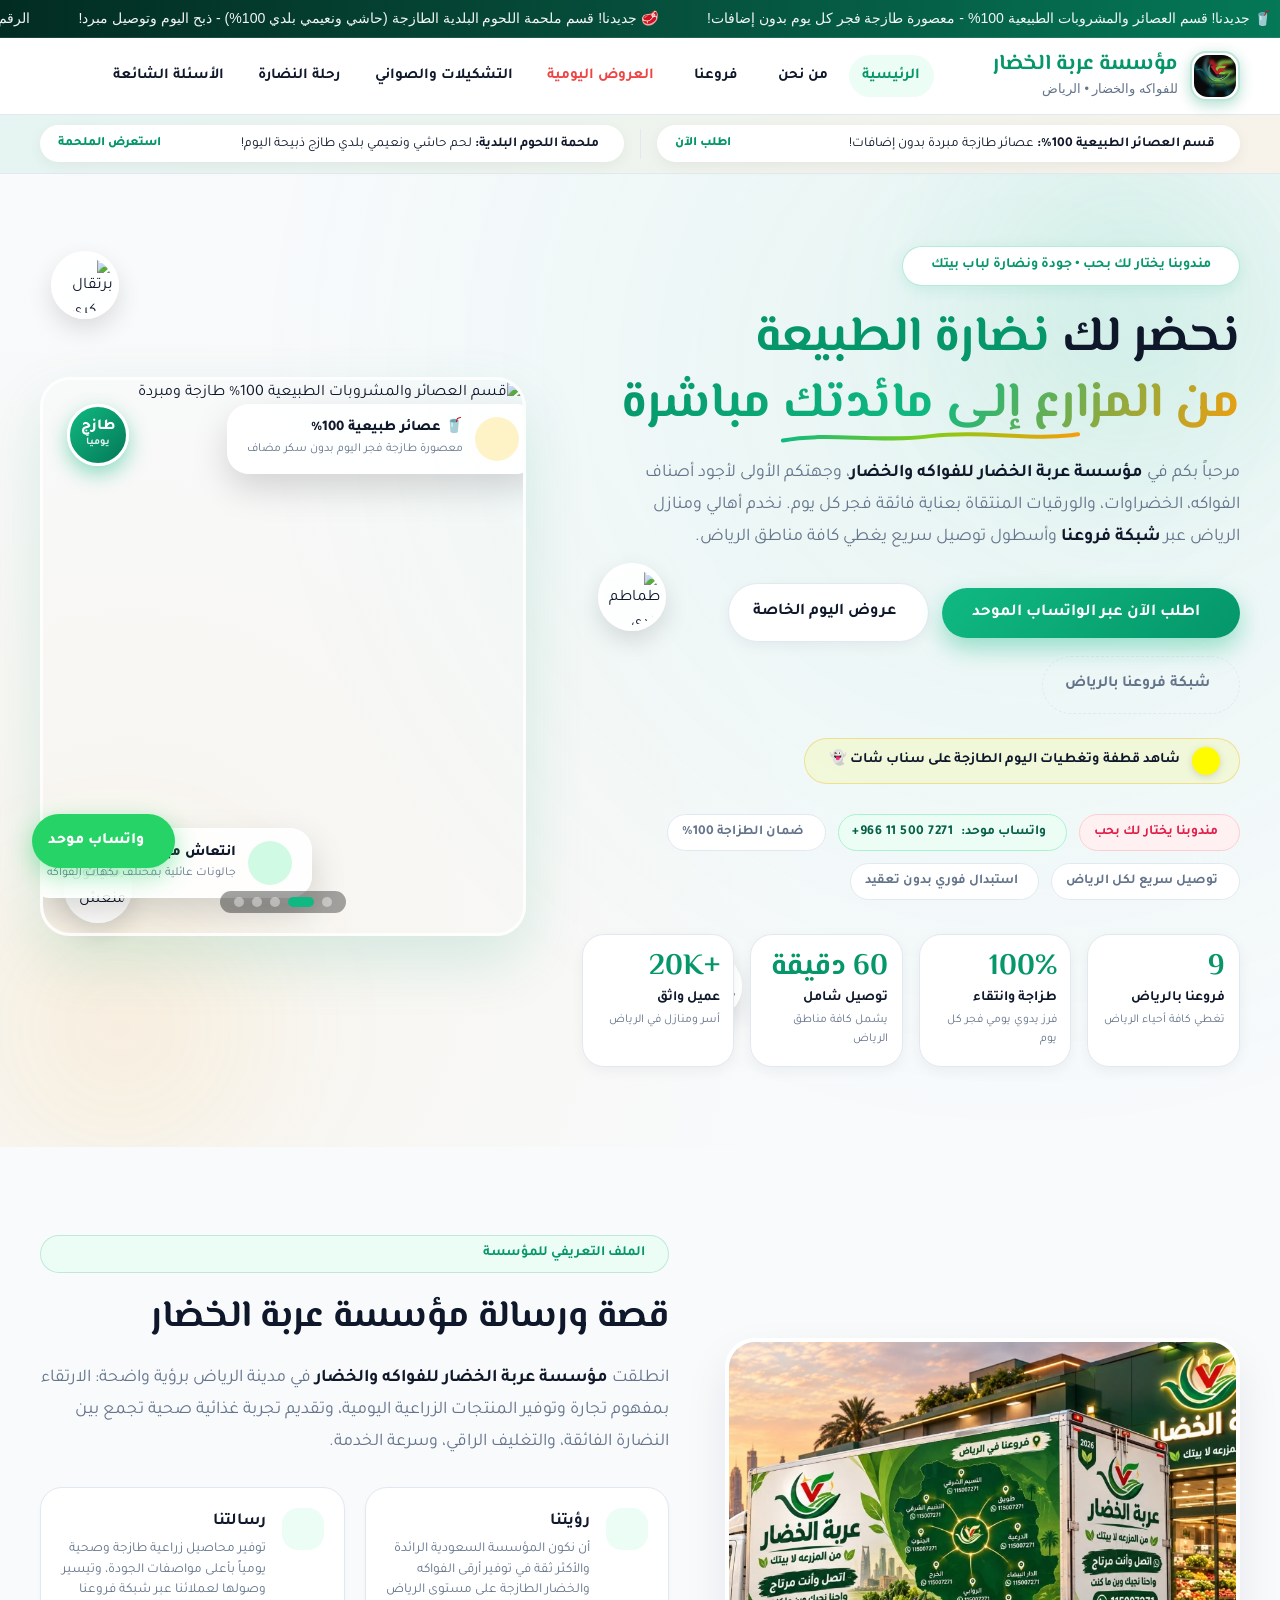
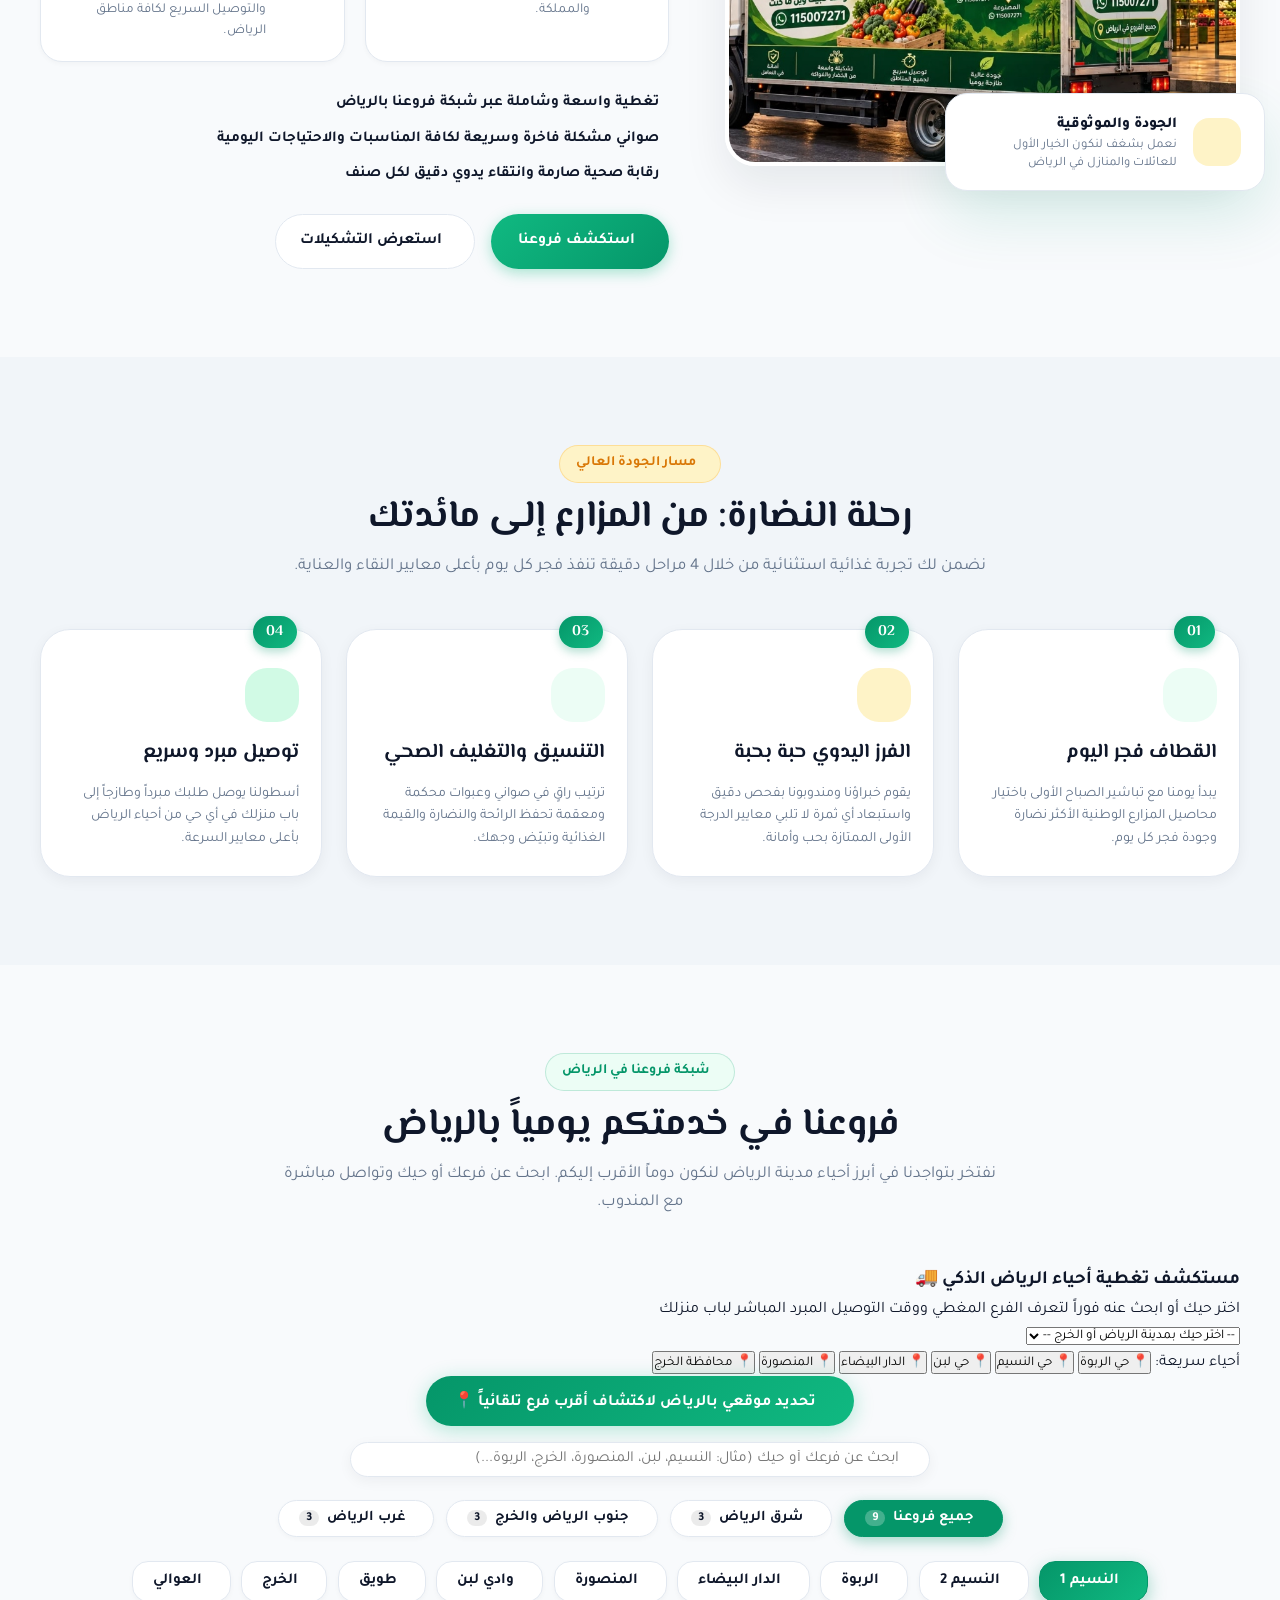
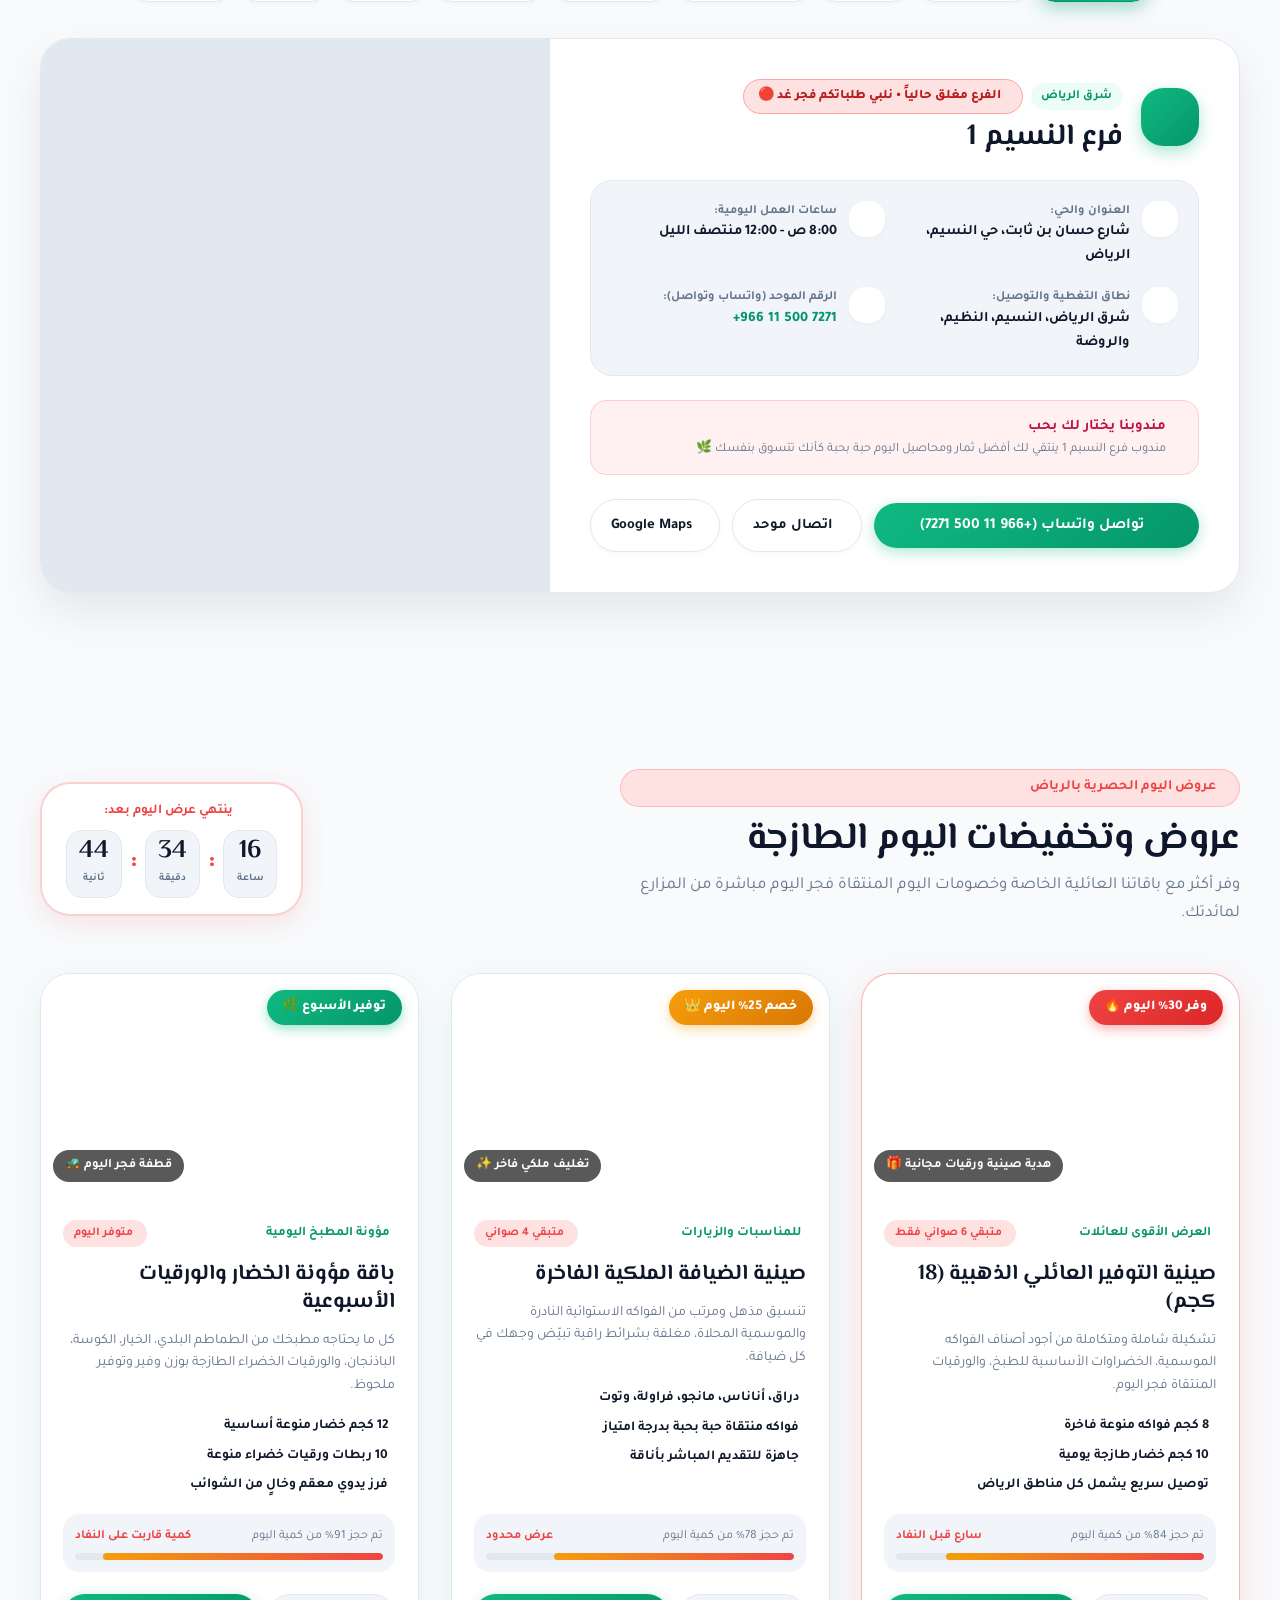
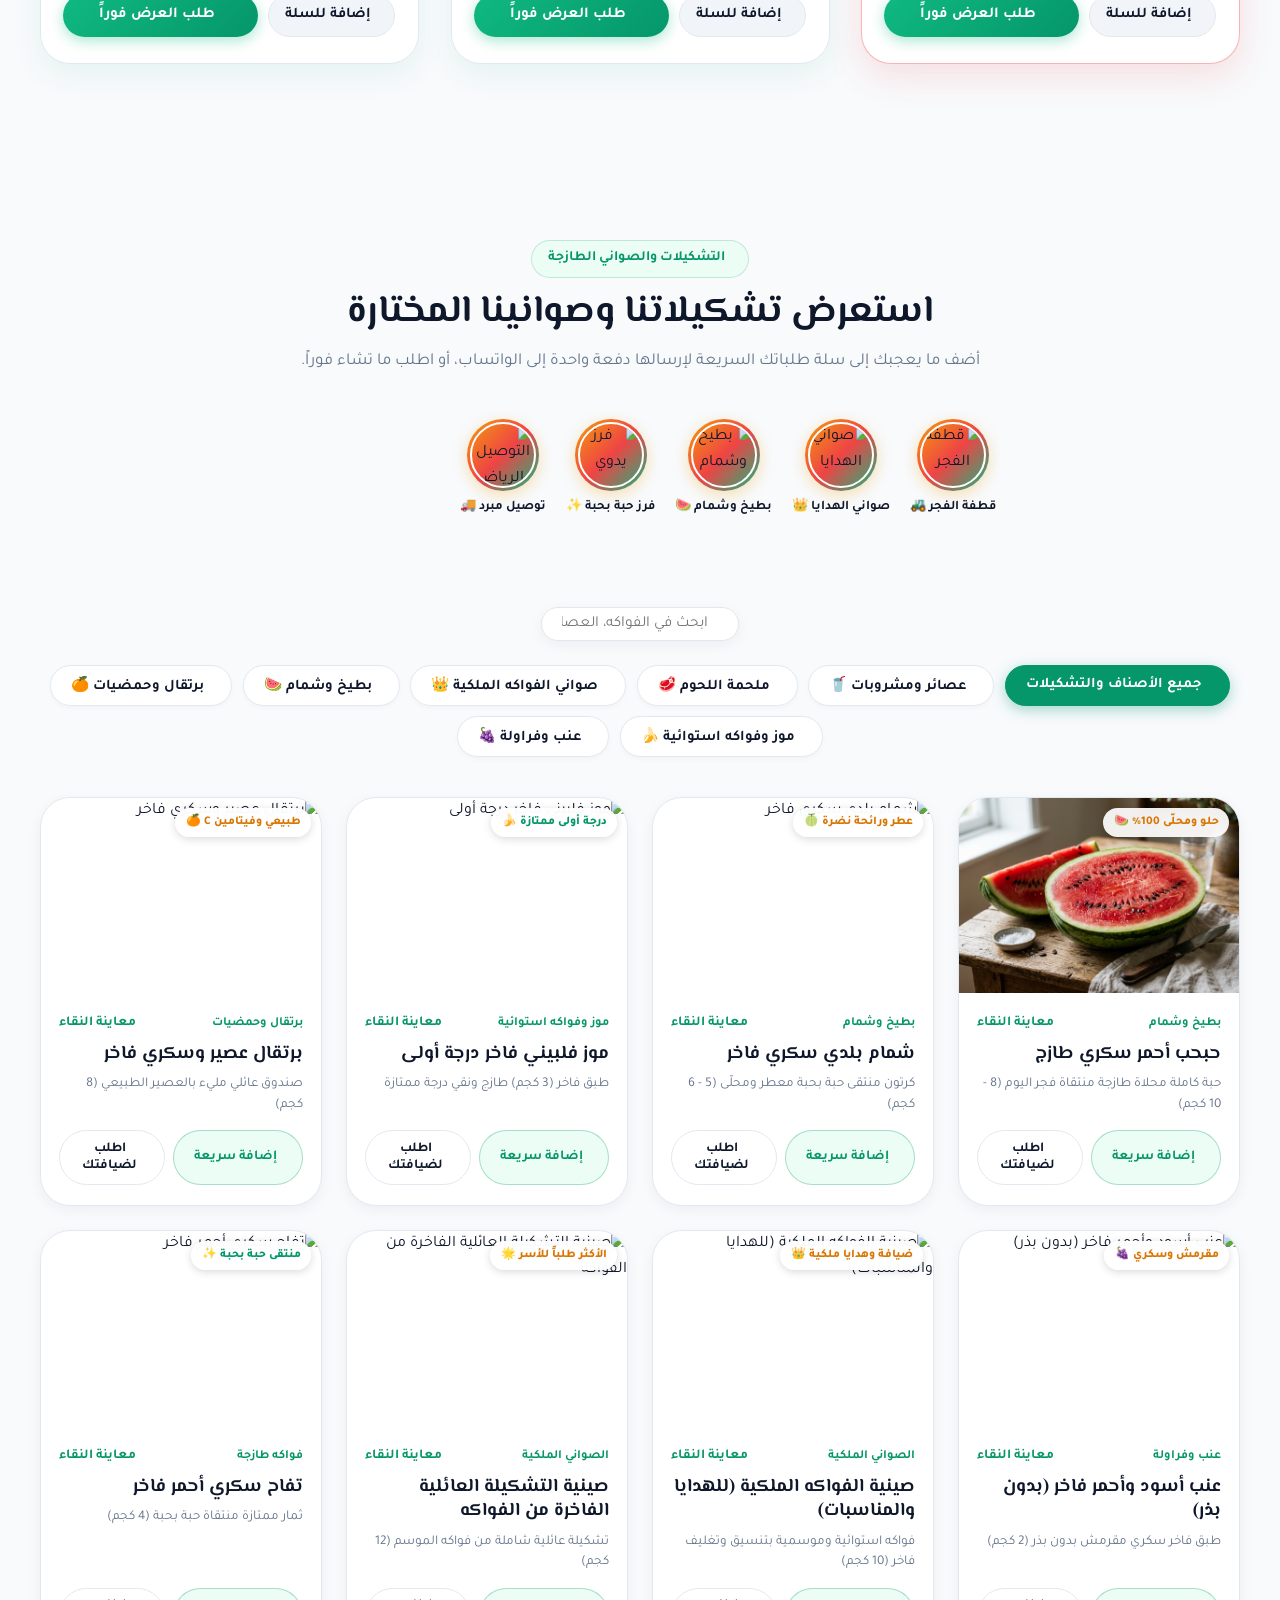
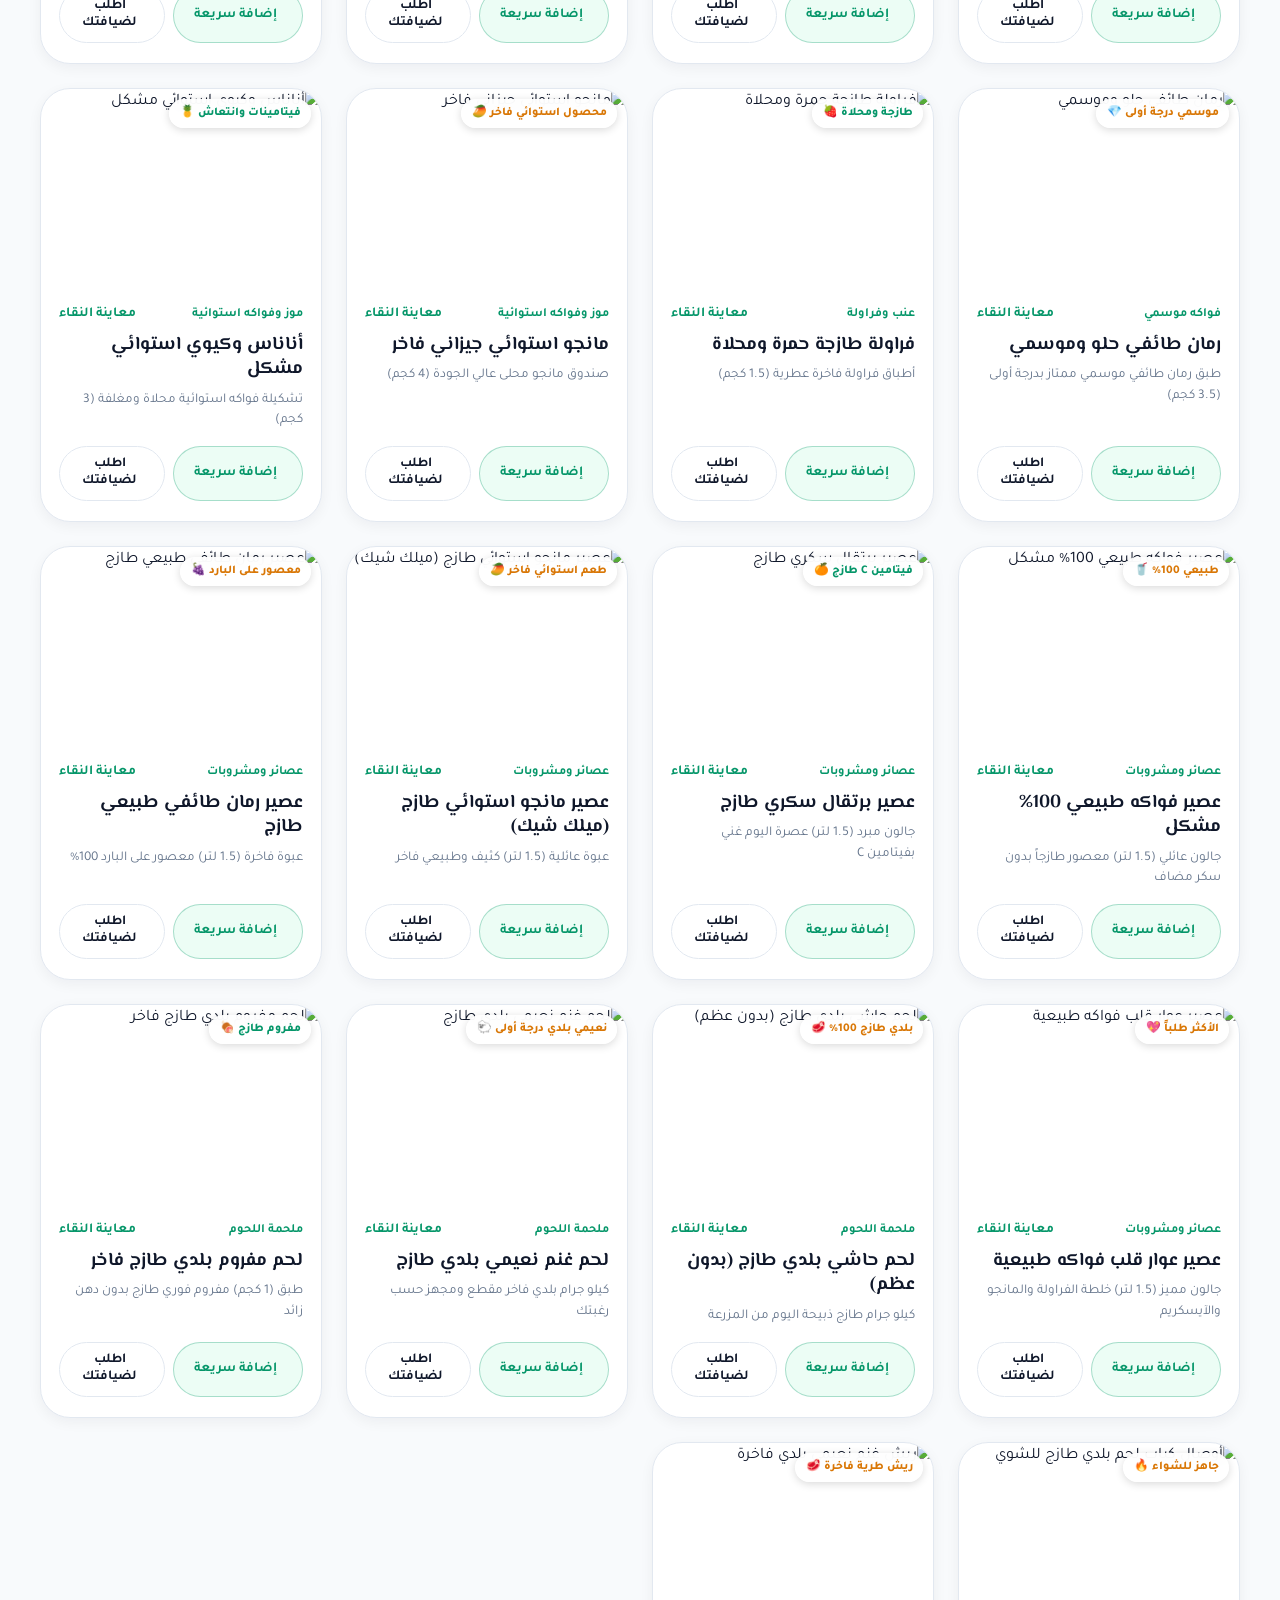
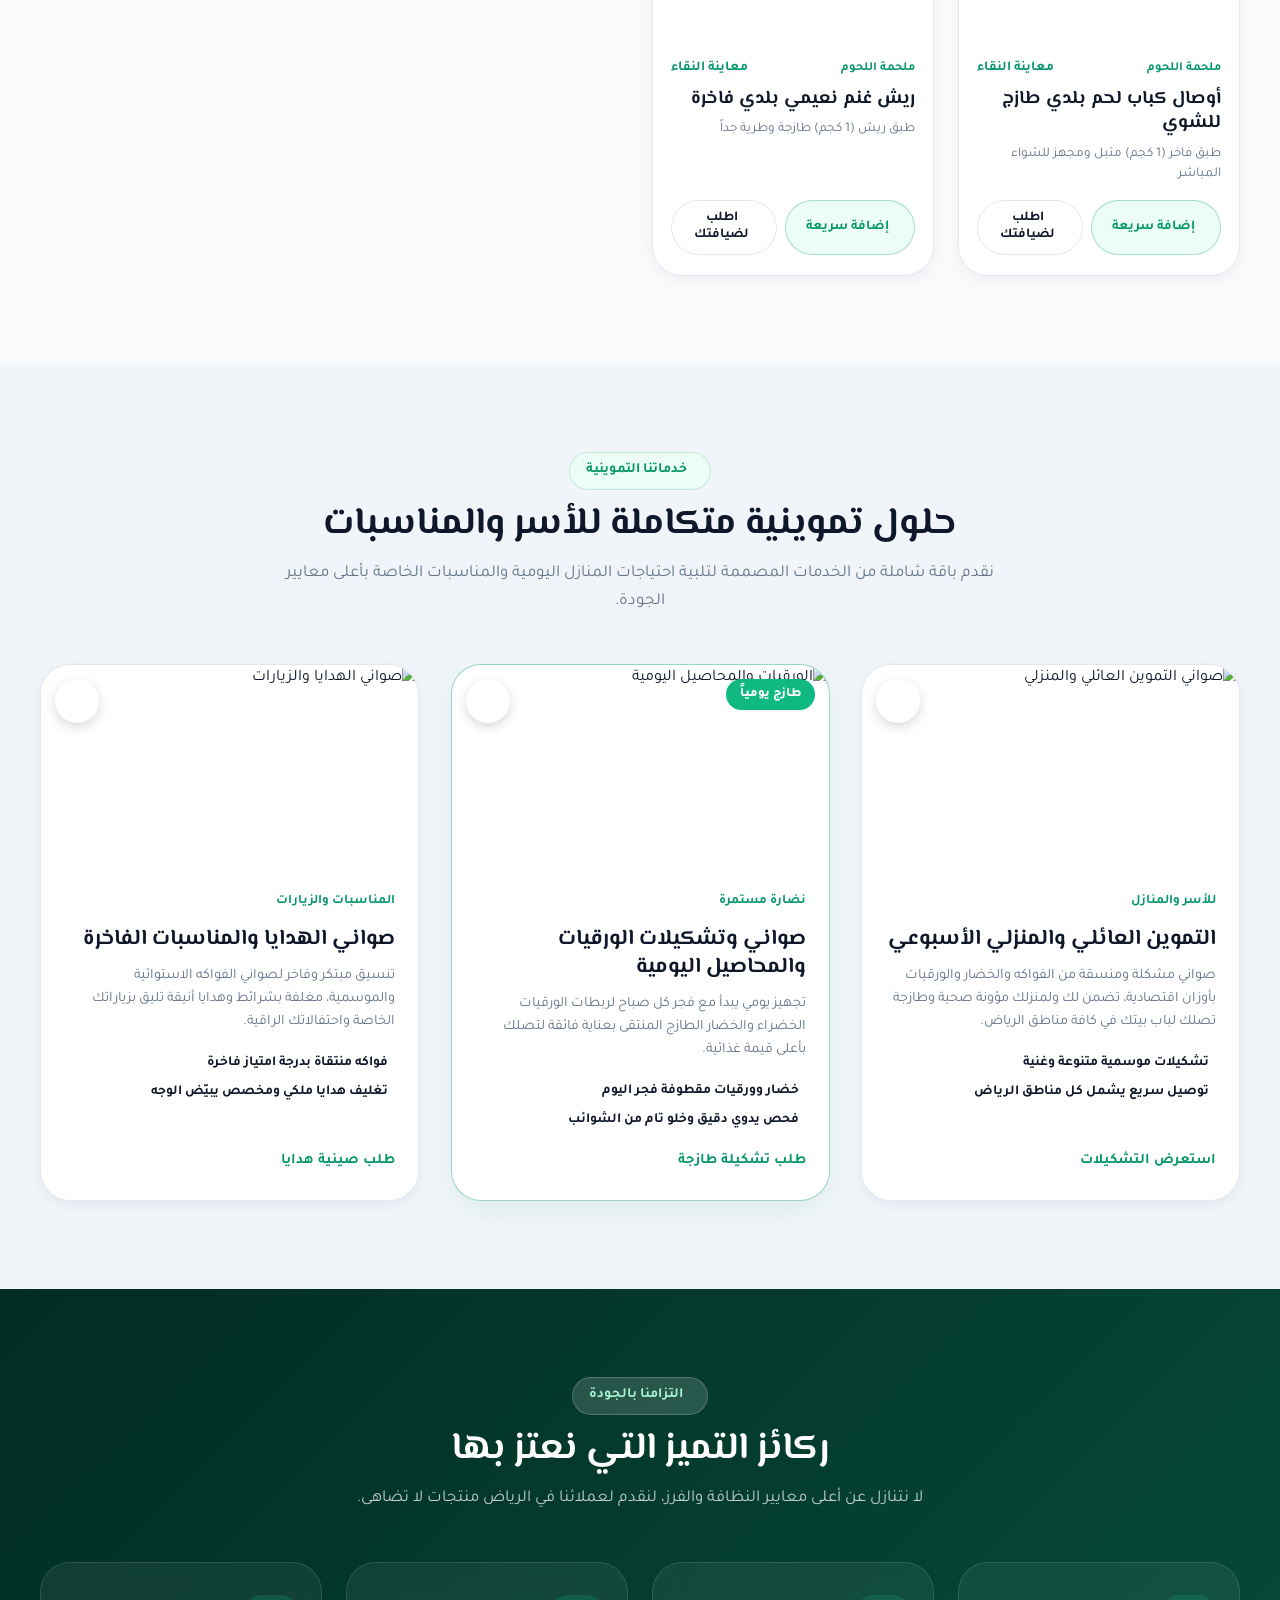
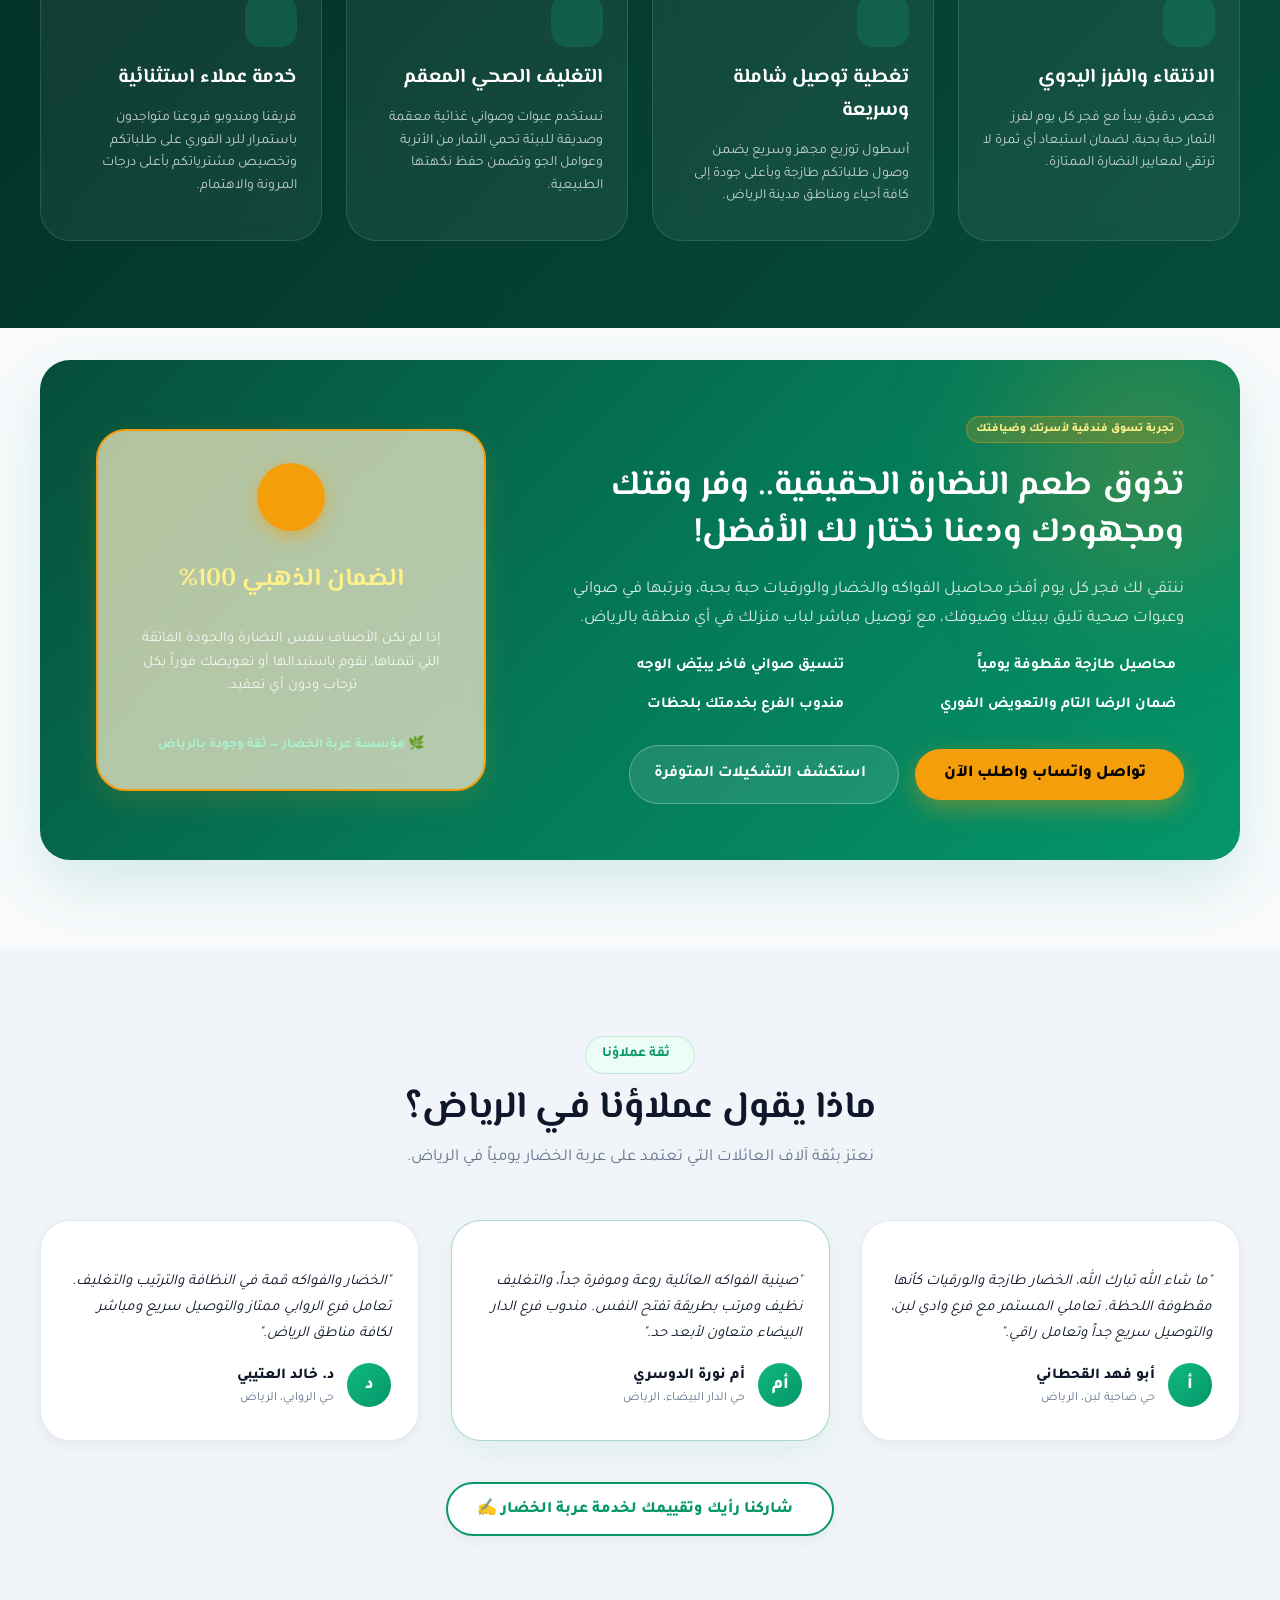
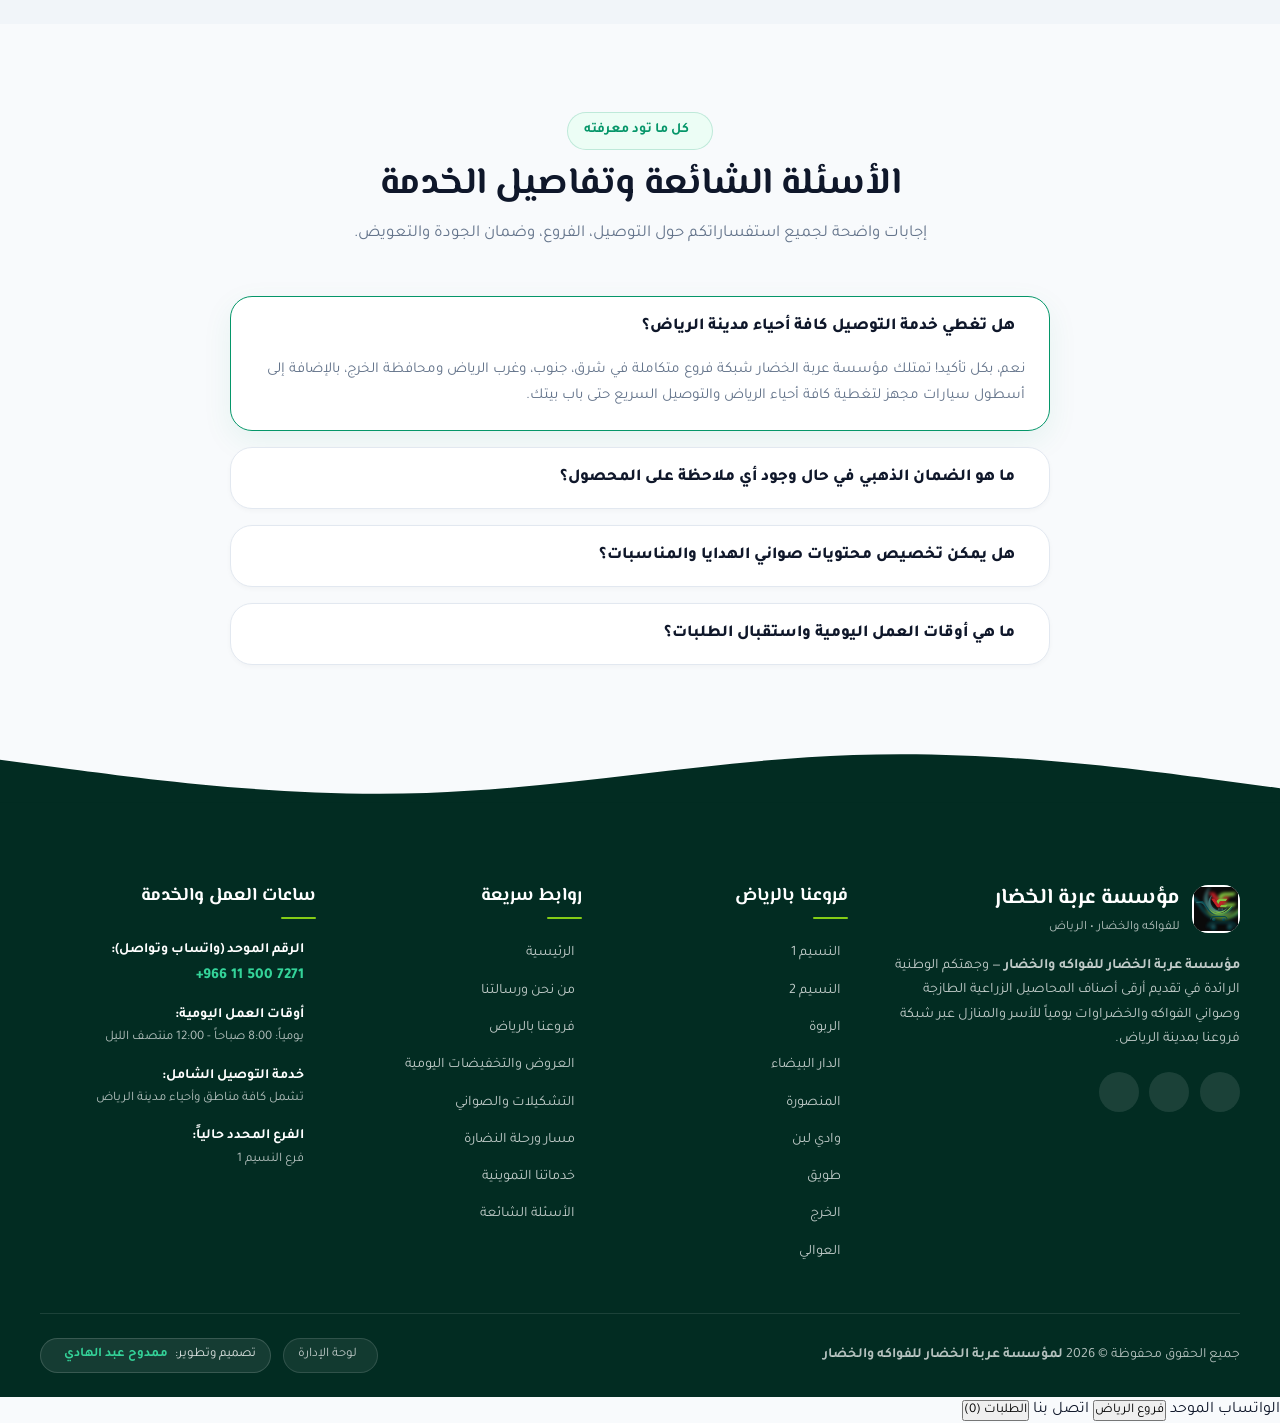
==== commit e8f75354: "Add files via upload" ====
--- a/index.html
+++ b/index.html
@@ -549,6 +549,73 @@
         </p>
       </div>
 
+      <!-- Smart Riyadh Neighborhood Coverage Finder Card -->
+      <div class="neighborhood-finder-card reveal-on-scroll" id="neighborhoodFinder">
+        <div class="finder-header">
+          <div class="finder-icon-badge"><i class="ri-truck-fill"></i></div>
+          <div>
+            <h3><i class="ri-radar-fill" style="color: #10b981;"></i> مستكشف تغطية أحياء الرياض الذكي 🚚</h3>
+            <p>اختر حيك أو ابحث عنه فوراً لتعرف الفرع المغطي ووقت التوصيل المبرد المباشر لباب منزلك</p>
+          </div>
+        </div>
+
+        <div class="finder-input-row">
+          <div class="finder-select-wrapper">
+            <i class="ri-map-pin-2-fill finder-input-icon"></i>
+            <select id="neighborhoodSelect" class="finder-select" onchange="onNeighborhoodSelected(this.value)">
+              <option value="">-- اختر حيك بمدينة الرياض أو الخرج --</option>
+              <optgroup label="شرق الرياض">
+                <option value="naseem-1|النسيم">حي النسيم</option>
+                <option value="naseem-1|النظيم">حي النظيم</option>
+                <option value="naseem-1|الروضة">حي الروضة</option>
+                <option value="rabwa|الربوة">حي الربوة</option>
+                <option value="rabwa|الريان">حي الريان</option>
+                <option value="rabwa|الملز">حي الملز</option>
+                <option value="naseem-2|الروابي">حي الروابي</option>
+                <option value="naseem-2|إشبيليا">حي إشبيليا</option>
+                <option value="naseem-2|اليرموك">حي اليرموك</option>
+              </optgroup>
+              <optgroup label="جنوب الرياض">
+                <option value="mansoura|المنصورة">حي المنصورة (خضيرية)</option>
+                <option value="mansoura|العزيزية">حي العزيزية</option>
+                <option value="mansoura|غبيرة">حي غبيرة</option>
+                <option value="dar-baida|الدار البيضاء">حي الدار البيضاء</option>
+                <option value="dar-baida|بدر">حي بدر</option>
+                <option value="dar-baida|المصانع">حي المصانع</option>
+              </optgroup>
+              <optgroup label="غرب الرياض وشمالها">
+                <option value="wadi-laban|ضاحية لبن">حي ضاحية لبن</option>
+                <option value="wadi-laban|طويق">حي طويق</option>
+                <option value="wadi-laban|العريجاء">حي العريجاء</option>
+                <option value="wadi-laban|ظهرة لبن">حي ظهرة لبن</option>
+                <option value="rabwa|الصحافة">حي الصحافة</option>
+                <option value="rabwa|الملقا">حي الملقا</option>
+                <option value="rabwa|حطين">حي حطين</option>
+              </optgroup>
+              <optgroup label="محافظة الخرج">
+                <option value="kharj|الخرج السلمانية">الخرج - حي السلمانية</option>
+                <option value="kharj|الخرج الخزامى">الخرج - حي الخزامى</option>
+                <option value="kharj|الخرج الخالدية">الخرج - حي الخالدية</option>
+              </optgroup>
+            </select>
+          </div>
+        </div>
+
+        <!-- Popular Neighborhood Tags -->
+        <div class="popular-neighborhoods-tags">
+          <span class="tag-label">أحياء سريعة:</span>
+          <button type="button" class="neigh-pill" onclick="selectQuickNeighborhood('rabwa|الربوة')">📍 حي الربوة</button>
+          <button type="button" class="neigh-pill" onclick="selectQuickNeighborhood('naseem-1|النسيم')">📍 حي النسيم</button>
+          <button type="button" class="neigh-pill" onclick="selectQuickNeighborhood('wadi-laban|ضاحية لبن')">📍 حي لبن</button>
+          <button type="button" class="neigh-pill" onclick="selectQuickNeighborhood('dar-baida|الدار البيضاء')">📍 الدار البيضاء</button>
+          <button type="button" class="neigh-pill" onclick="selectQuickNeighborhood('mansoura|المنصورة')">📍 المنصورة</button>
+          <button type="button" class="neigh-pill" onclick="selectQuickNeighborhood('kharj|الخرج السلمانية')">📍 محافظة الخرج</button>
+        </div>
+
+        <!-- Neighborhood Result Display Box -->
+        <div class="neighborhood-result-box" id="neighborhoodResultBox" style="display: none;"></div>
+      </div>
+
       <!-- Live Branch Search & GPS Locator Bar -->
       <div class="branch-search-wrapper reveal-on-scroll">
         <div class="gps-locator-bar" style="margin-bottom: 1rem; text-align: center;">
@@ -742,6 +809,8 @@
 
     </div>
   </section>
+
+
 
   <!-- ==========================================
        Services & Solutions (خدماتنا التموينية)
@@ -1372,6 +1441,34 @@
     </div>
   </div>
 
+  <!-- ==========================================
+       Floating VIP Quick-Contact Concierge Bar
+       ========================================== -->
+  <div class="vip-concierge-bar" id="vipConciergeBar">
+    <div class="vip-concierge-inner">
+      <a href="https://wa.me/966115007271?text=%D9%85%D8%B1%D8%AD%D8%A8%D8%A7%D9%8B%D8%8C%20%D8%A3%D9%88%D8%AF%20%D8%A7%D9%84%D8%AA%D9%88%D8%A7%D8%B5%D9%84%20%D9%85%D8%B9%20%D9%85%D9%86%D8%AF%D9%88%D8%A8%20%D8%B9%D8%B1%D8%A8%D8%A9%20%D8%A7%D9%84%D8%AE%D6%86%D8%A7%D8%B1%20%D9%84%D9%84%D8%B7%D9%84%D8%A8%20%D8%A7%D9%84%D8%B3%D8%B1%D9%8A%D8%B9" target="_blank" rel="noopener" class="vip-btn whatsapp-pulse-btn" title="تواصل واتساب مباشر">
+        <span class="live-status-dot"></span>
+        <i class="ri-whatsapp-fill"></i>
+        <span class="vip-btn-label">الواتساب الموحد</span>
+      </a>
+
+      <button class="vip-btn branches-btn" onclick="scrollToBranchesSection()" title="استكشف فروعنا بالرياض">
+        <i class="ri-map-pin-2-fill"></i>
+        <span class="vip-btn-label">فروع الرياض</span>
+      </button>
+
+      <a href="tel:966115007271" class="vip-btn call-btn" title="اتصال هاتفي مباشر">
+        <i class="ri-phone-fill"></i>
+        <span class="vip-btn-label">اتصل بنا</span>
+      </a>
+
+      <button class="vip-btn cart-toggle-btn" onclick="toggleCartDrawer()" title="سلة طلباتك المختارة">
+        <i class="ri-shopping-bag-3-fill"></i>
+        <span class="vip-btn-label">الطلبات (<span id="vipCartCount">0</span>)</span>
+      </button>
+    </div>
+  </div>
+
   <!-- Mobile Sticky Bottom Quick Action Bar -->
   <div class="mobile-sticky-bar" id="mobileStickyBar">
     <button class="mobile-sticky-btn call-btn" onclick="callCurrentBranch()">
--- a/styles.css
+++ b/styles.css
@@ -4939,3 +4939,266 @@
     font-size: 0.78rem;
   }
 }
+
+/* --- Smart Hospitality Calculator & Golden Guarantee --- */
+.bg-gold-gradient {
+  background: linear-gradient(135deg, rgba(245, 158, 11, 0.05) 0%, rgba(16, 185, 129, 0.06) 100%);
+  border-top: 1px solid var(--border-color);
+  border-bottom: 1px solid var(--border-color);
+}
+
+[data-theme="dark"] .bg-gold-gradient {
+  background: linear-gradient(135deg, rgba(245, 158, 11, 0.1) 0%, rgba(16, 185, 129, 0.1) 100%);
+}
+
+.calculator-grid-wrapper {
+  display: grid;
+  grid-template-columns: 1fr 1fr;
+  gap: 1.5rem;
+  margin-bottom: 2.5rem;
+}
+
+.calc-control-panel,
+.calc-result-panel {
+  background: var(--bg-card);
+  padding: 1.75rem;
+  border-radius: var(--radius-lg);
+  border: 1px solid var(--border-color);
+  box-shadow: var(--shadow-md);
+  display: flex;
+  flex-direction: column;
+}
+
+.calc-box-title {
+  font-family: var(--font-heading);
+  font-size: 1.05rem;
+  font-weight: 800;
+  color: var(--text-main);
+  margin-bottom: 0.75rem;
+  display: flex;
+  align-items: center;
+  gap: 0.4rem;
+}
+
+.calc-box-title i {
+  color: #f59e0b;
+}
+
+.calc-guest-buttons-row,
+.calc-event-buttons-row {
+  display: grid;
+  grid-template-columns: repeat(2, 1fr);
+  gap: 0.65rem;
+}
+
+.calc-guest-pill,
+.calc-event-pill {
+  padding: 0.7rem 0.85rem;
+  border-radius: var(--radius-md);
+  background: var(--bg-subtle);
+  border: 1.5px solid var(--border-color);
+  color: var(--text-main);
+  font-size: 0.85rem;
+  font-weight: 700;
+  cursor: pointer;
+  display: flex;
+  align-items: center;
+  justify-content: center;
+  gap: 0.4rem;
+  transition: all var(--transition-fast);
+}
+
+.calc-guest-pill.active,
+.calc-event-pill.active {
+  background: #fef3c7;
+  color: #b45309;
+  border-color: #f59e0b;
+  box-shadow: 0 4px 12px rgba(245, 158, 11, 0.2);
+}
+
+[data-theme="dark"] .calc-guest-pill.active,
+[data-theme="dark"] .calc-event-pill.active {
+  background: rgba(245, 158, 11, 0.25);
+  color: #fbbf24;
+}
+
+.glow-gold-border {
+  border: 2px solid #f59e0b;
+  box-shadow: 0 8px 30px rgba(245, 158, 11, 0.15);
+}
+
+.badge-gold-shine {
+  background: linear-gradient(135deg, #f59e0b 0%, #d97706 100%);
+  color: #ffffff;
+  font-size: 0.75rem;
+  font-weight: 800;
+  padding: 0.25rem 0.65rem;
+  border-radius: var(--radius-full);
+  display: inline-flex;
+  align-items: center;
+  gap: 0.3rem;
+  margin-bottom: 0.5rem;
+}
+
+.calc-result-header h3 {
+  font-family: var(--font-heading);
+  font-size: 1.35rem;
+  font-weight: 900;
+  color: var(--text-main);
+  margin-bottom: 1.25rem;
+}
+
+.calc-result-items-grid {
+  display: flex;
+  flex-direction: column;
+  gap: 0.85rem;
+  margin-bottom: 1.5rem;
+  flex: 1;
+}
+
+.calc-result-item {
+  display: flex;
+  align-items: center;
+  gap: 0.85rem;
+  padding: 0.75rem 0.9rem;
+  background: var(--bg-subtle);
+  border-radius: var(--radius-md);
+  border: 1px solid var(--border-color);
+}
+
+.result-icon-box {
+  width: 42px;
+  height: 42px;
+  border-radius: 12px;
+  display: flex;
+  align-items: center;
+  justify-content: center;
+  font-size: 1.35rem;
+  flex-shrink: 0;
+}
+
+.result-icon-box.gold { background: #fef3c7; color: #d97706; }
+.result-icon-box.orange { background: #ffedd5; color: #ea580c; }
+.result-icon-box.red { background: #fee2e2; color: #dc2626; }
+
+.calc-result-item strong {
+  display: block;
+  font-size: 0.82rem;
+  color: var(--text-muted);
+}
+
+.calc-result-item span {
+  font-size: 0.92rem;
+  font-weight: 800;
+  color: var(--text-main);
+}
+
+.btn-calc-whatsapp {
+  background: linear-gradient(135deg, #10b981 0%, #059669 100%);
+  color: #ffffff;
+  padding: 0.9rem 1.25rem;
+  border-radius: var(--radius-full);
+  font-size: 0.95rem;
+  font-weight: 800;
+  border: none;
+  cursor: pointer;
+  display: flex;
+  align-items: center;
+  justify-content: center;
+  gap: 0.5rem;
+  box-shadow: 0 4px 15px rgba(16, 185, 129, 0.35);
+  transition: all var(--transition-fast);
+}
+
+.btn-calc-whatsapp:hover {
+  transform: translateY(-2px);
+  box-shadow: 0 6px 20px rgba(16, 185, 129, 0.45);
+}
+
+/* Golden Quality Guarantee Card */
+.golden-guarantee-card {
+  background: linear-gradient(135deg, rgba(254, 243, 199, 0.7) 0%, rgba(255, 237, 213, 0.7) 100%);
+  border: 2px solid #f59e0b;
+  border-radius: var(--radius-xl);
+  padding: 2rem;
+  display: flex;
+  align-items: center;
+  gap: 1.75rem;
+  position: relative;
+  overflow: hidden;
+  box-shadow: 0 10px 30px rgba(245, 158, 11, 0.15);
+}
+
+[data-theme="dark"] .golden-guarantee-card {
+  background: linear-gradient(135deg, rgba(245, 158, 11, 0.15) 0%, rgba(234, 88, 12, 0.15) 100%);
+}
+
+.guarantee-shield-icon {
+  width: 70px;
+  height: 70px;
+  border-radius: 50%;
+  background: linear-gradient(135deg, #f59e0b 0%, #d97706 100%);
+  color: #ffffff;
+  display: flex;
+  align-items: center;
+  justify-content: center;
+  font-size: 2.2rem;
+  flex-shrink: 0;
+  box-shadow: 0 6px 16px rgba(245, 158, 11, 0.4);
+}
+
+.guarantee-text-content {
+  flex: 1;
+}
+
+.guarantee-tag {
+  font-size: 0.78rem;
+  font-weight: 800;
+  color: #d97706;
+  text-transform: uppercase;
+  letter-spacing: 0.5px;
+}
+
+.guarantee-text-content h3 {
+  font-family: var(--font-heading);
+  font-size: 1.35rem;
+  font-weight: 900;
+  color: var(--text-main);
+  margin: 0.2rem 0 0.4rem;
+}
+
+.guarantee-text-content p {
+  font-size: 0.92rem;
+  color: var(--text-main);
+  line-height: 1.6;
+  margin: 0;
+}
+
+.guarantee-stamp {
+  display: flex;
+  flex-direction: column;
+  align-items: center;
+  color: #d97706;
+  font-size: 2rem;
+  font-weight: 900;
+}
+
+.guarantee-stamp span {
+  font-size: 0.75rem;
+  white-space: nowrap;
+}
+
+@media (max-width: 768px) {
+  .calculator-grid-wrapper {
+    grid-template-columns: 1fr;
+  }
+  .calc-guest-buttons-row,
+  .calc-event-buttons-row {
+    grid-template-columns: 1fr;
+  }
+  .golden-guarantee-card {
+    flex-direction: column;
+    text-align: center;
+    padding: 1.5rem;
+  }
+}
